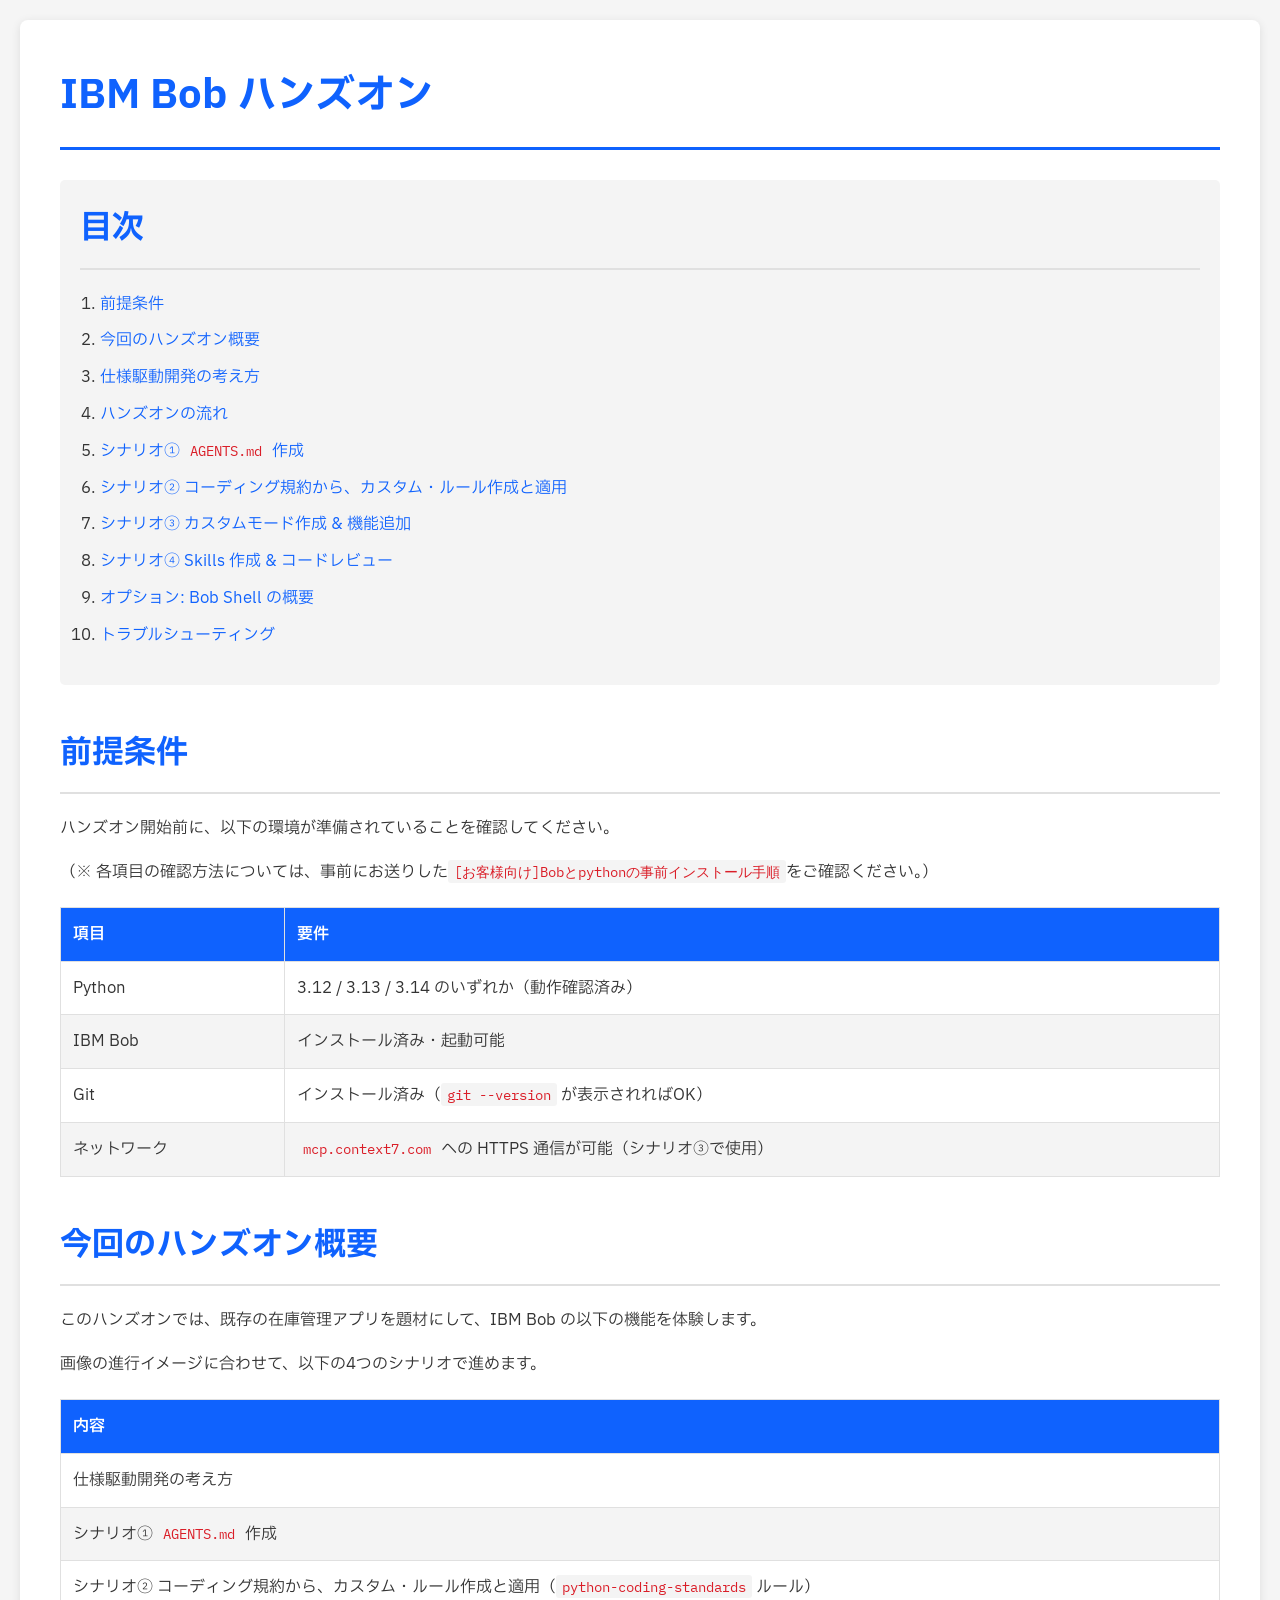
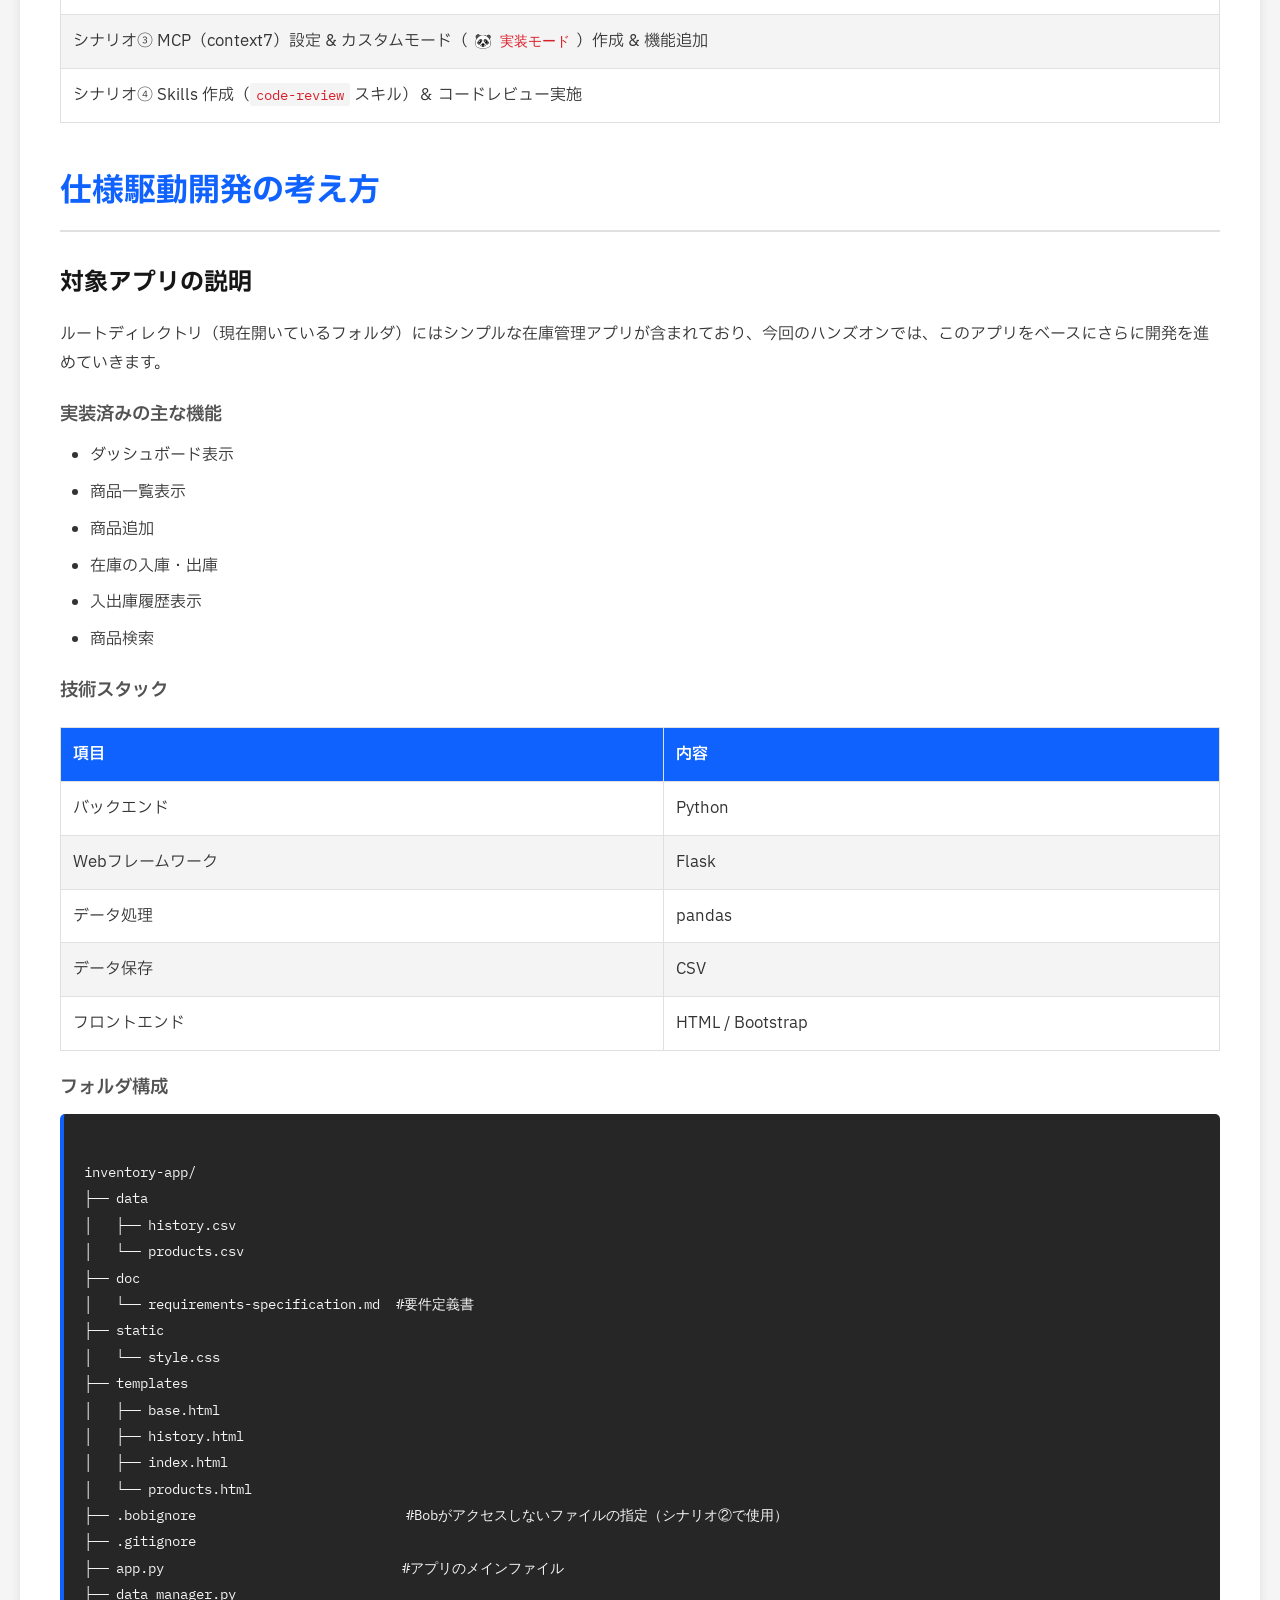
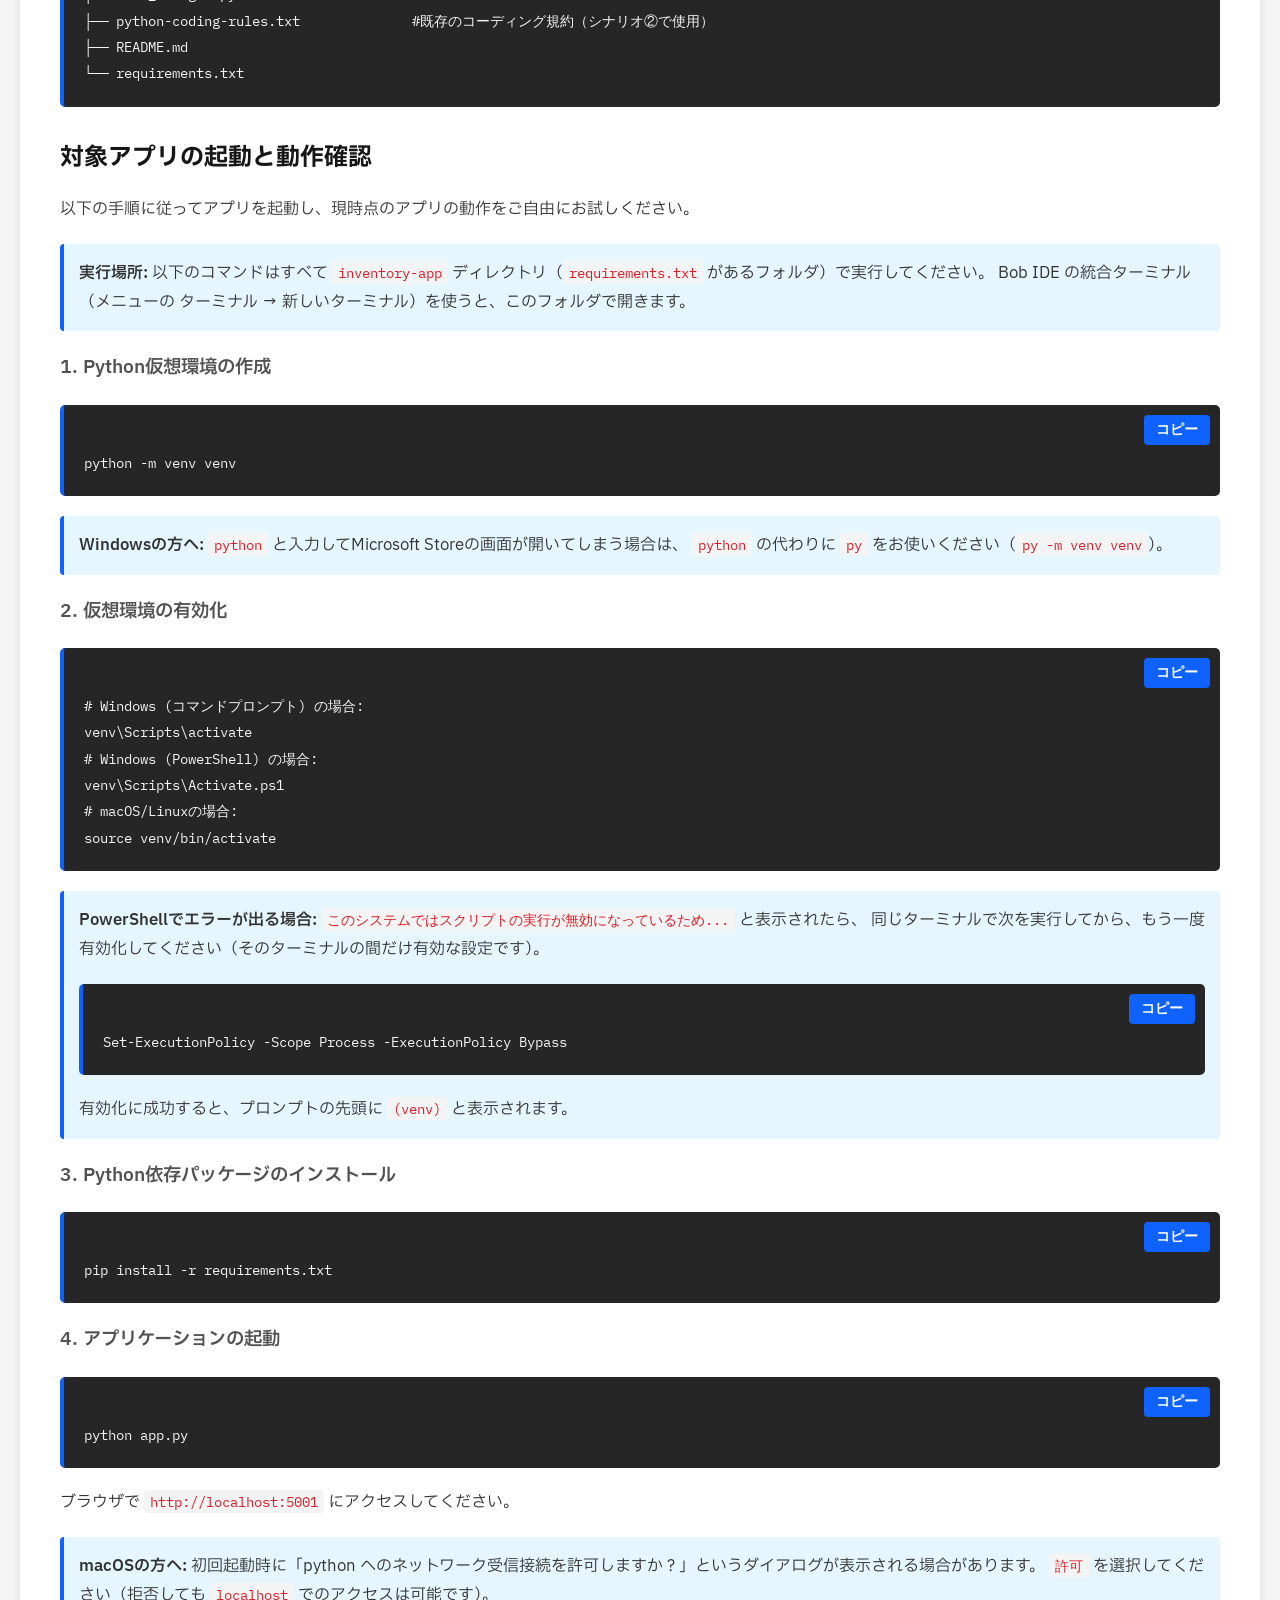
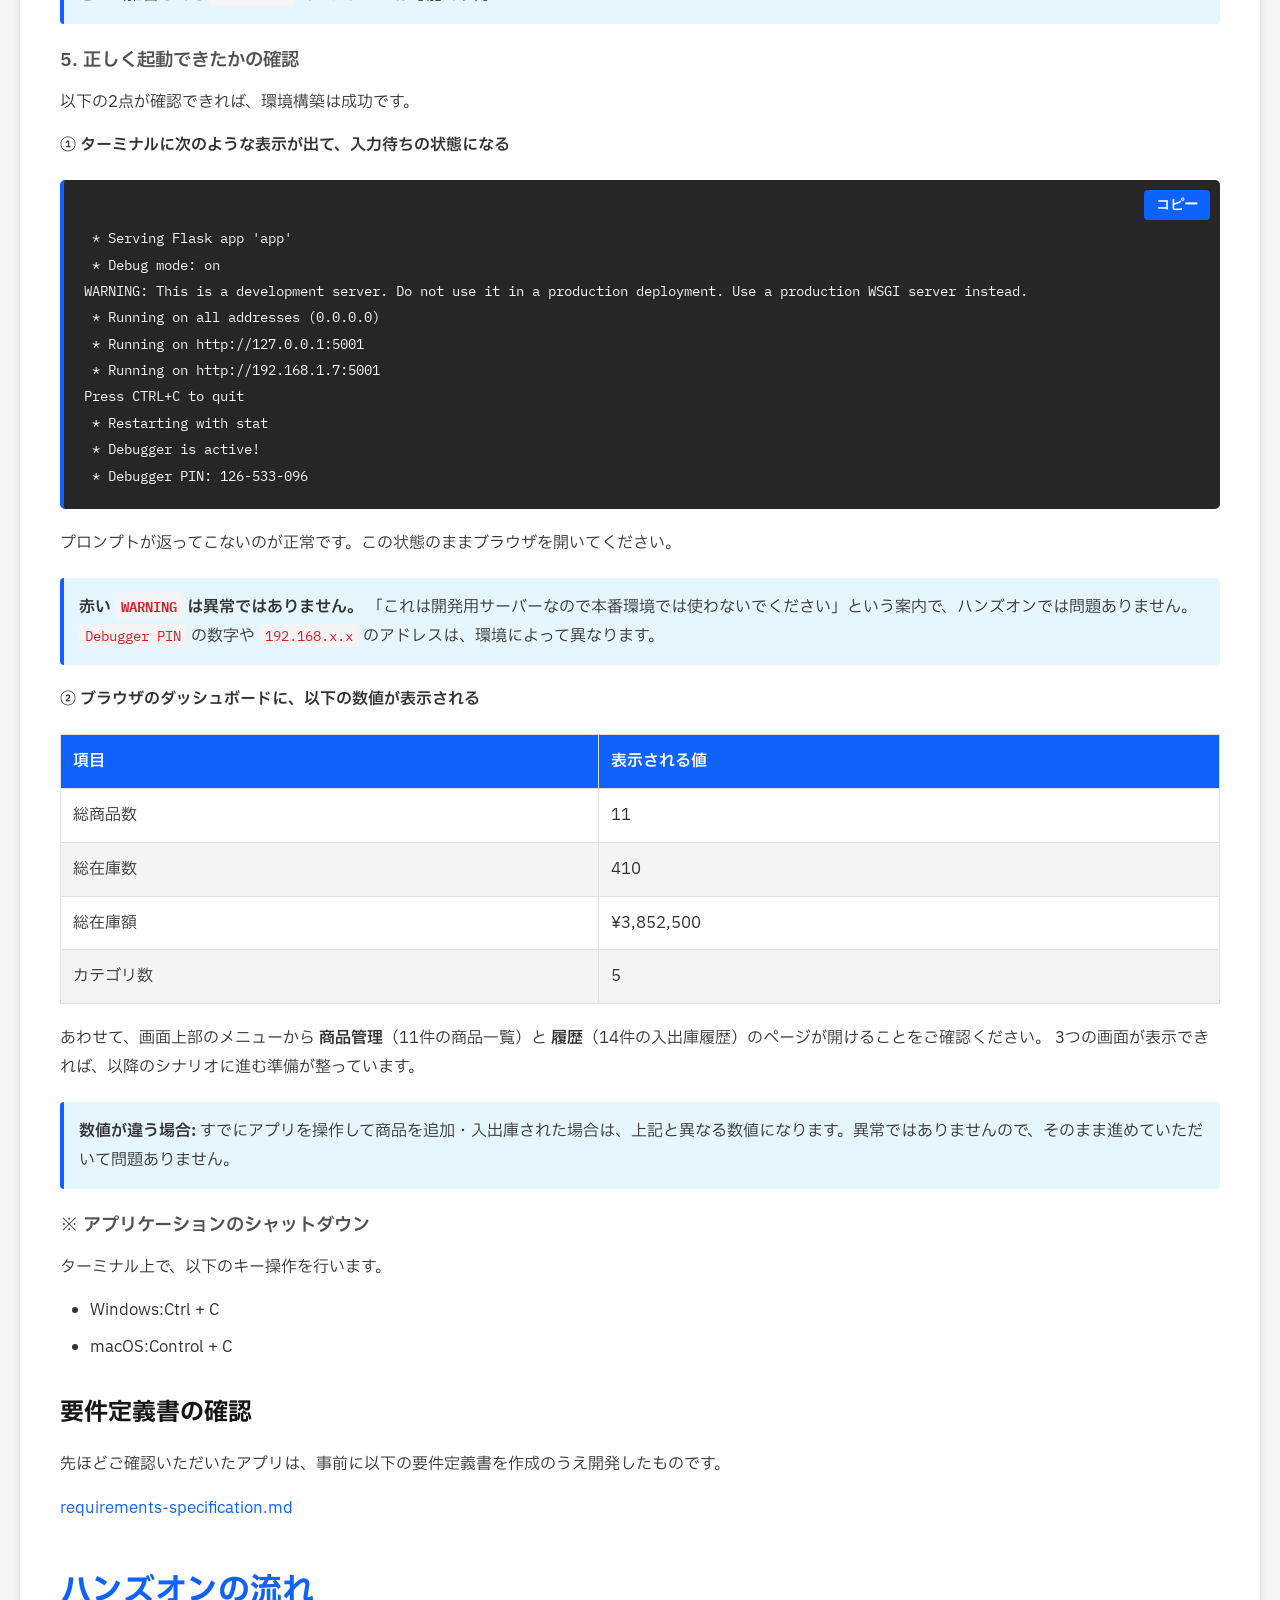
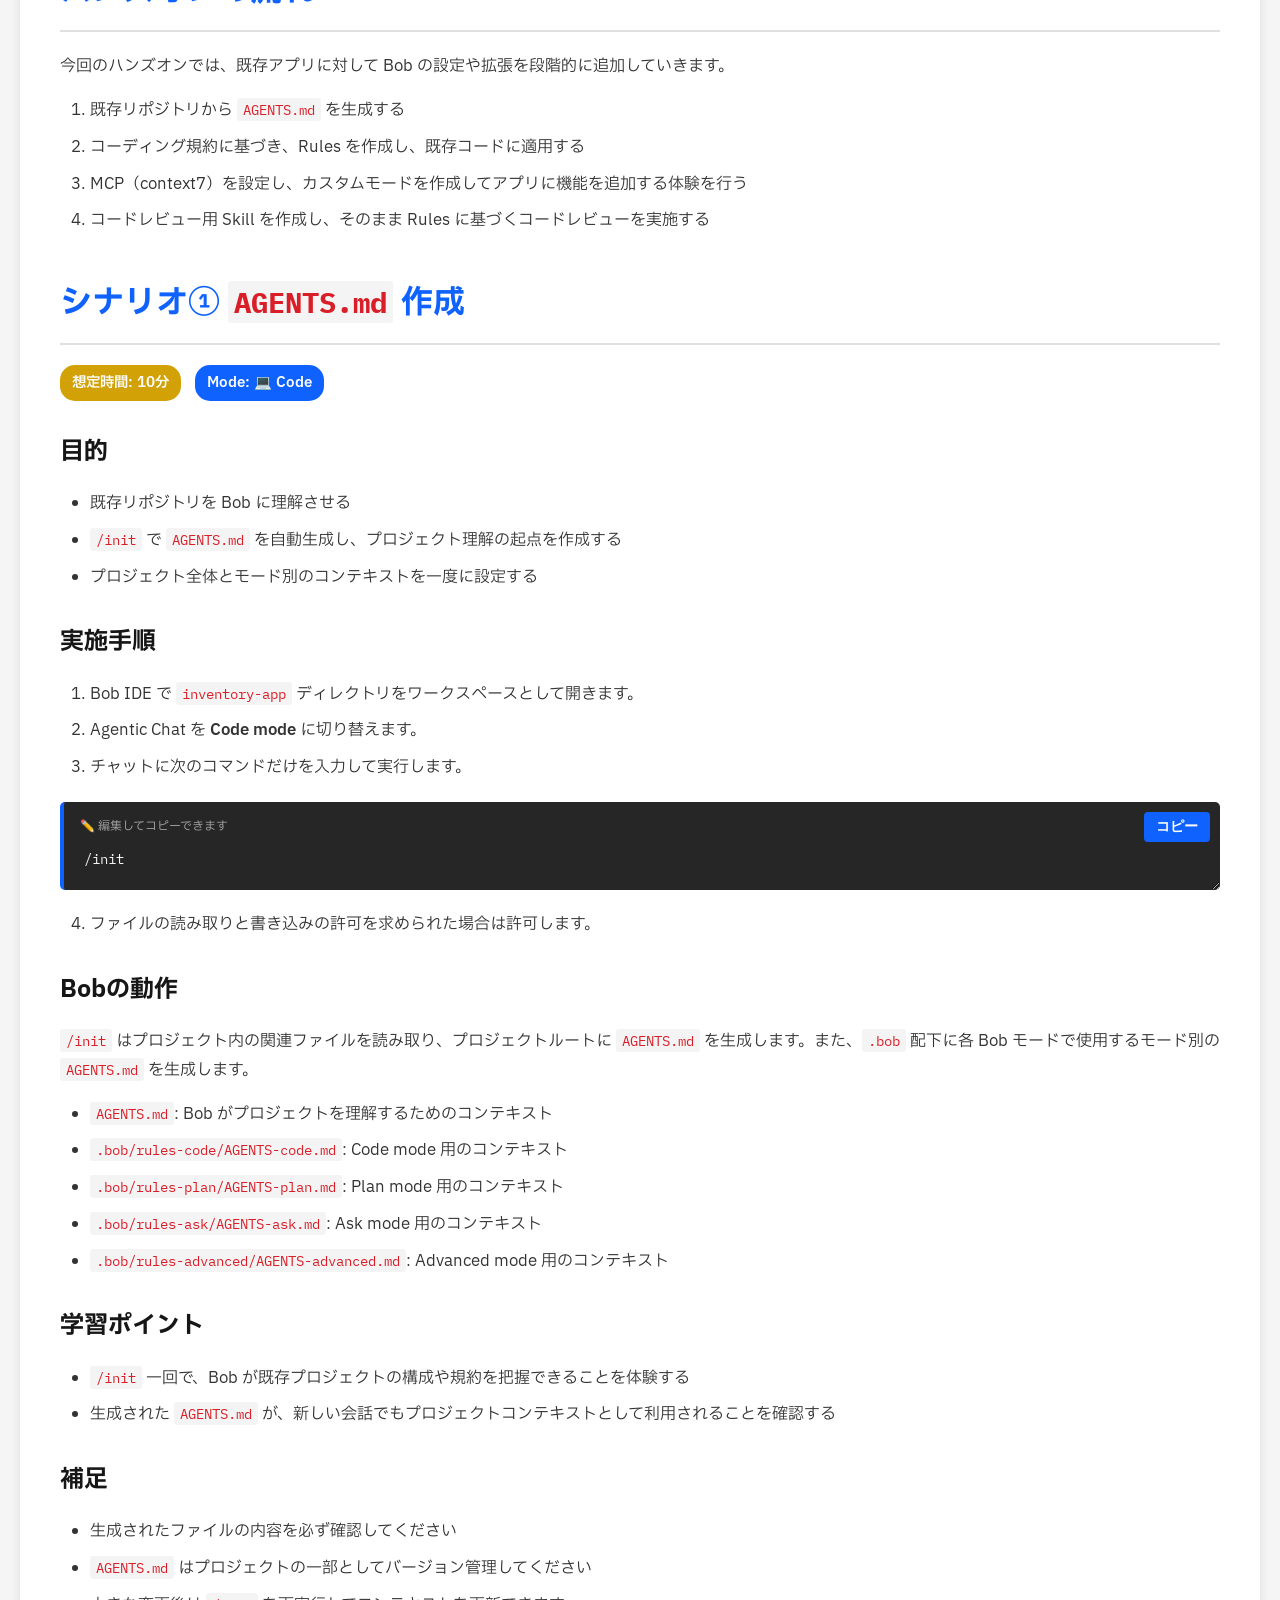
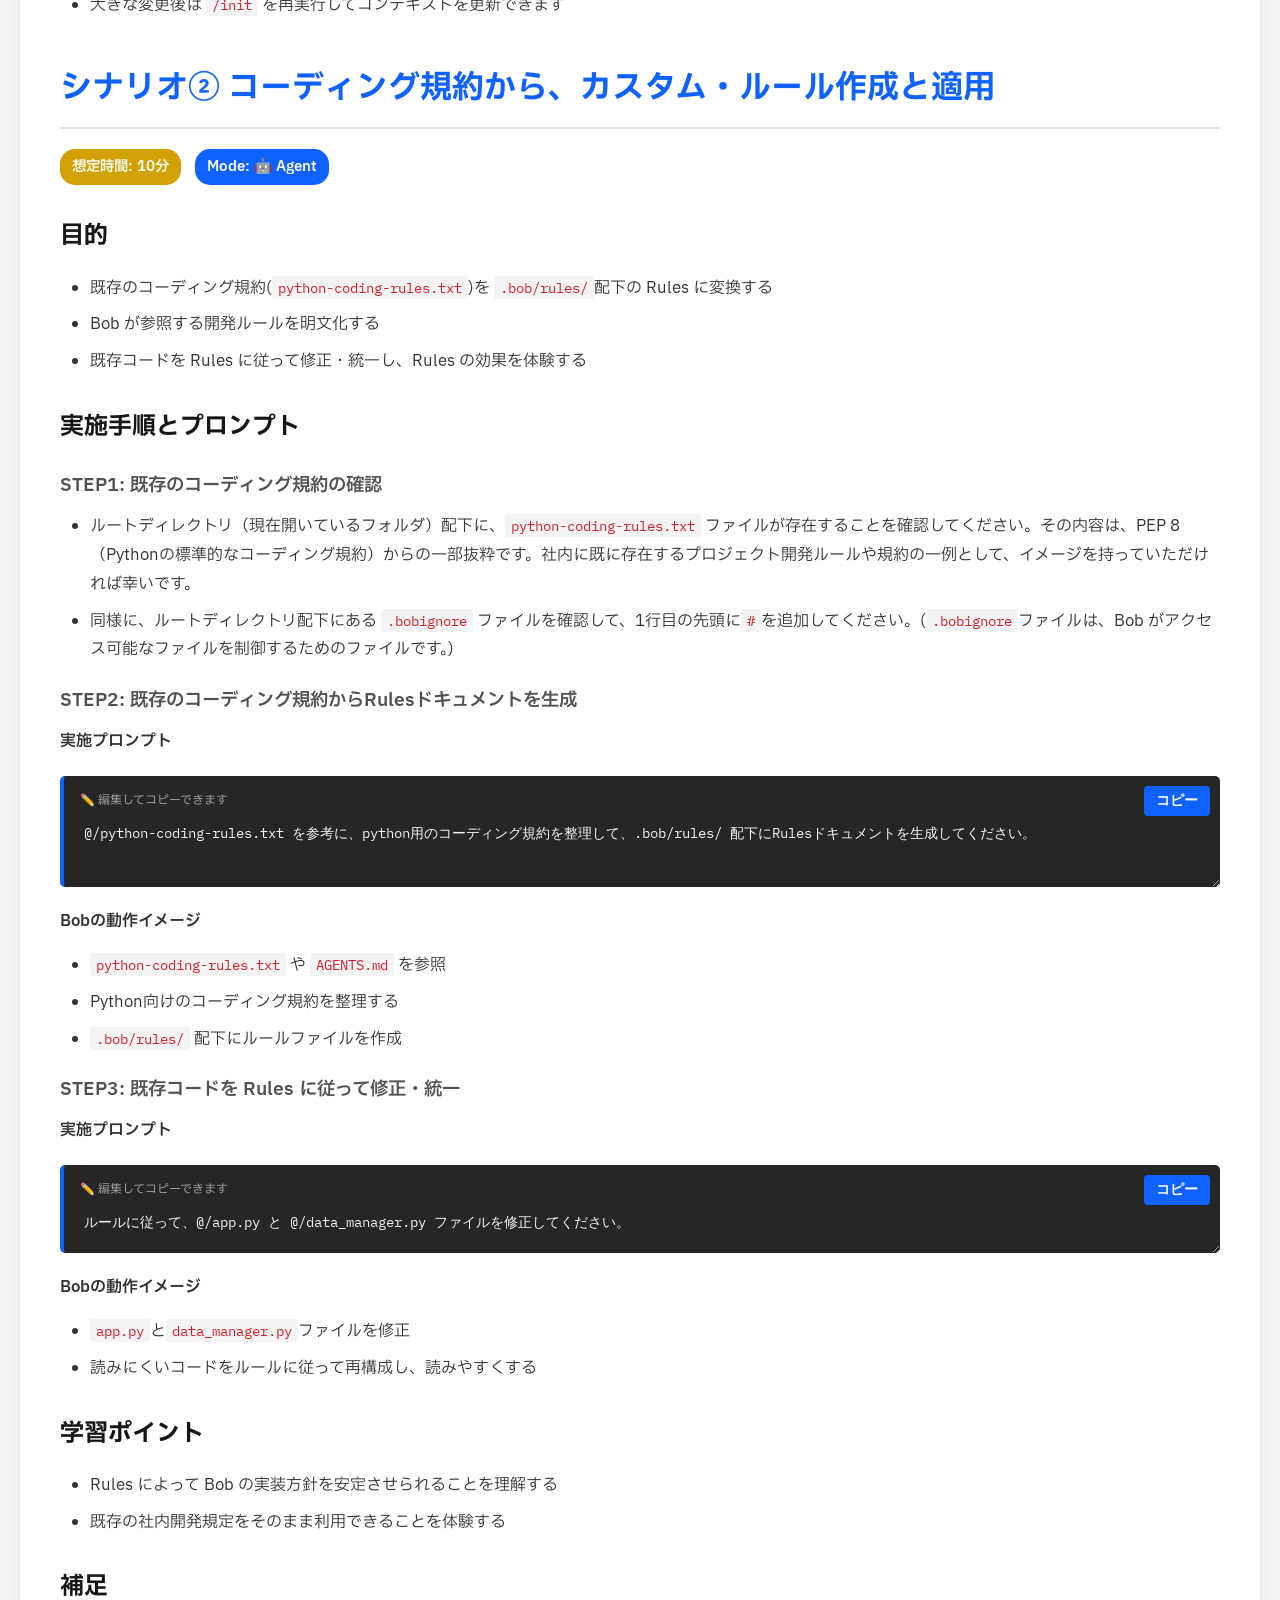
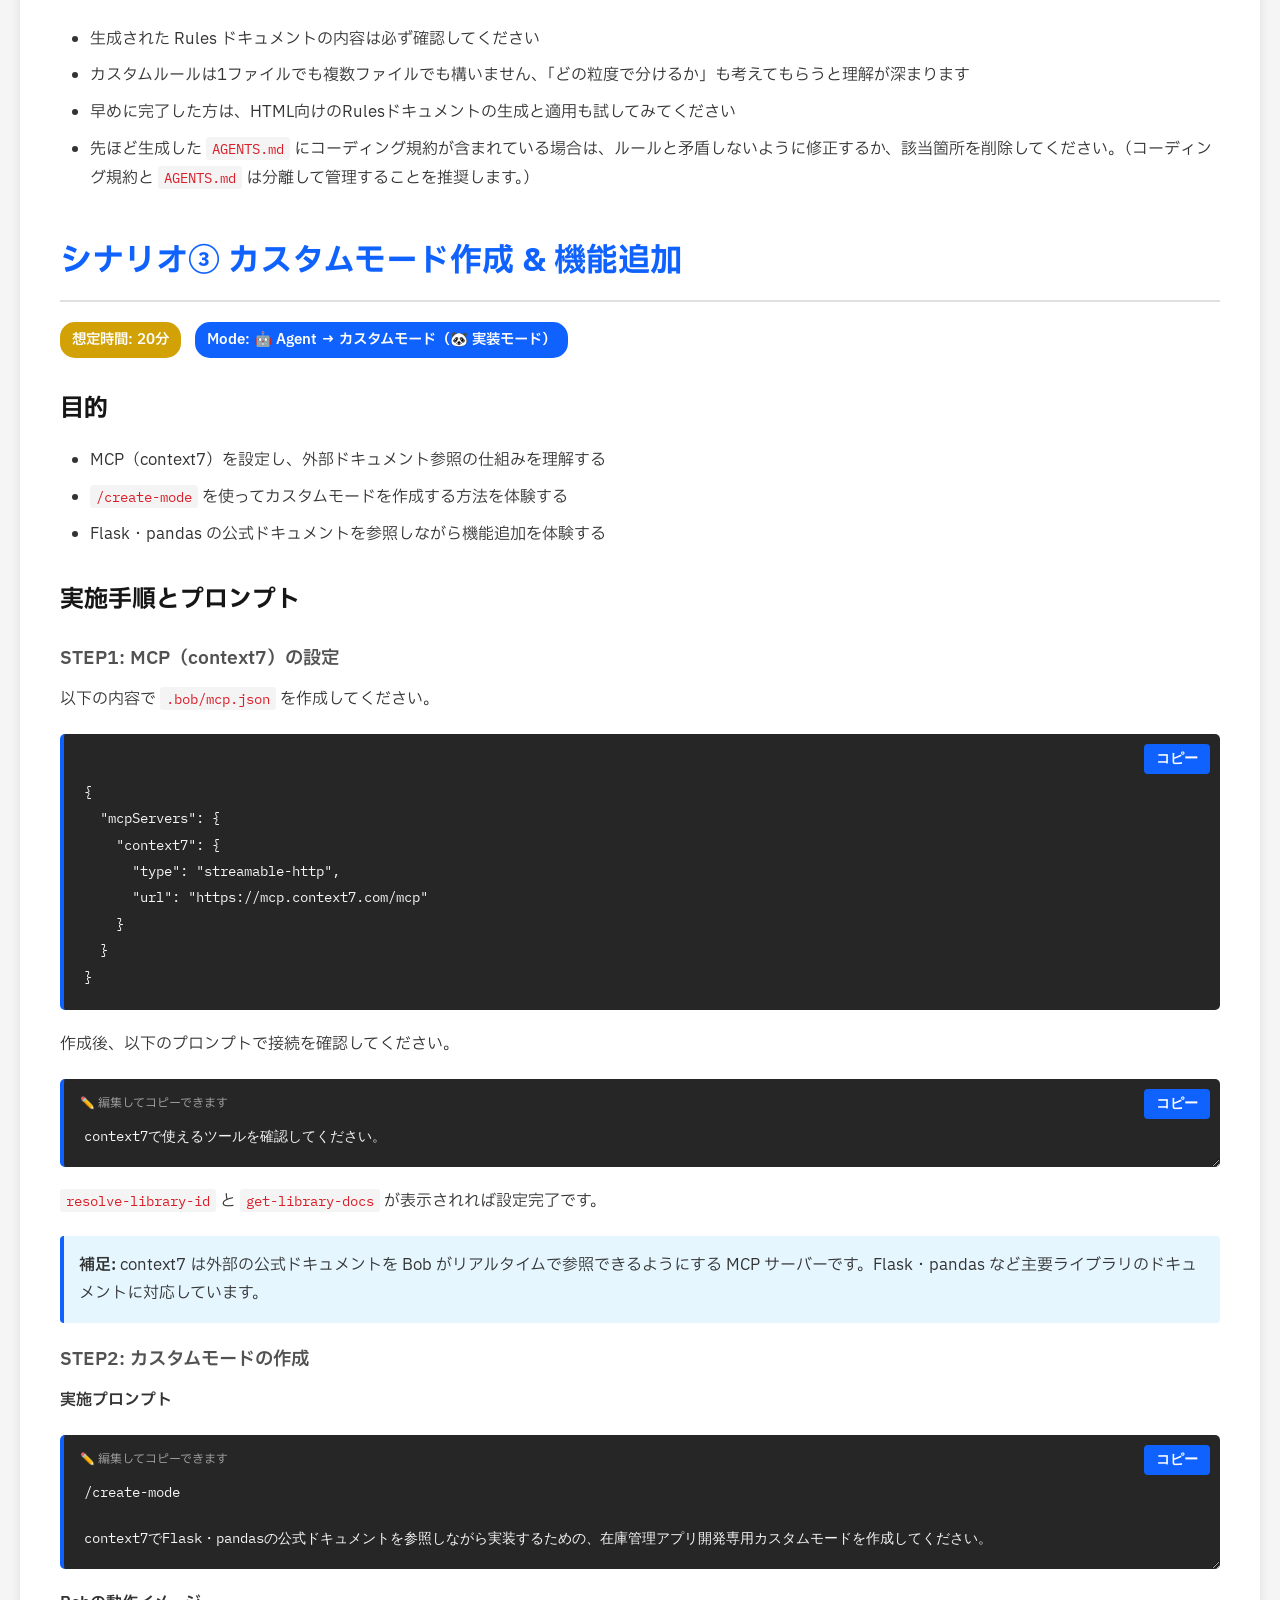
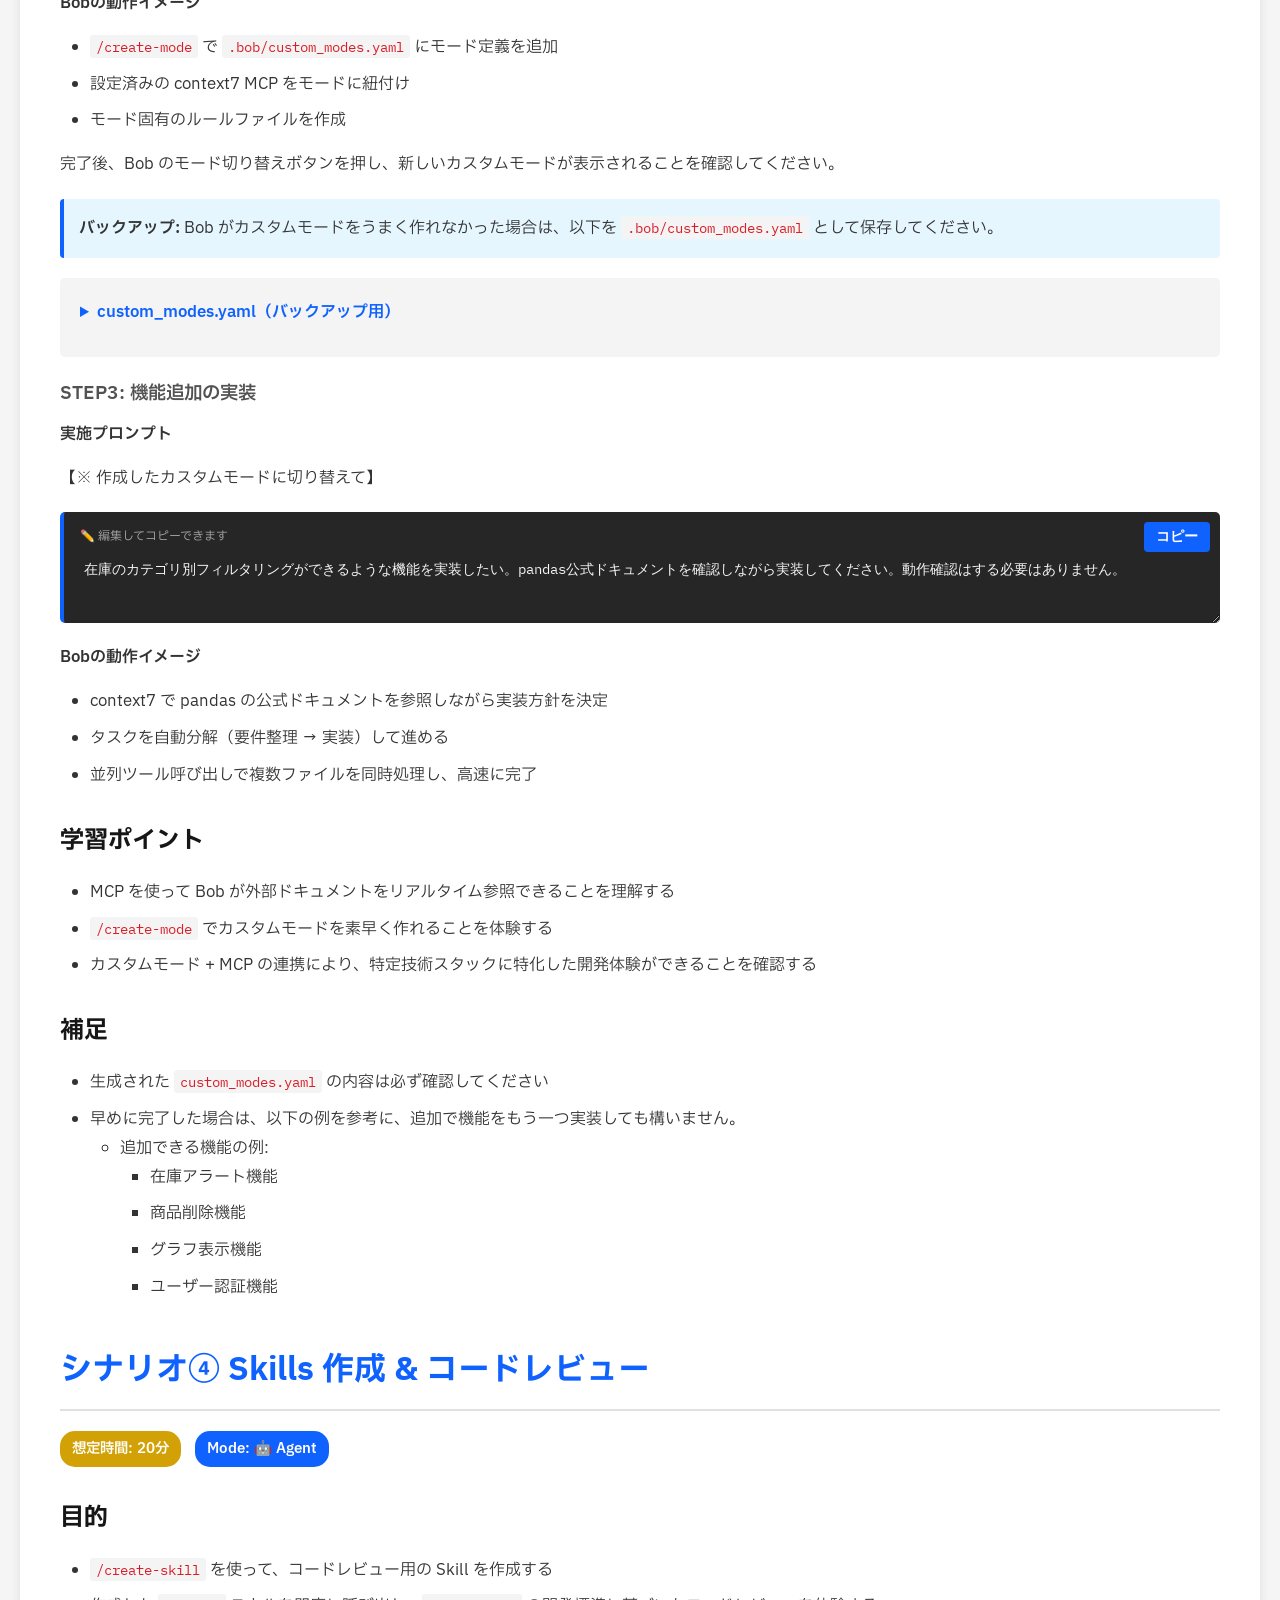
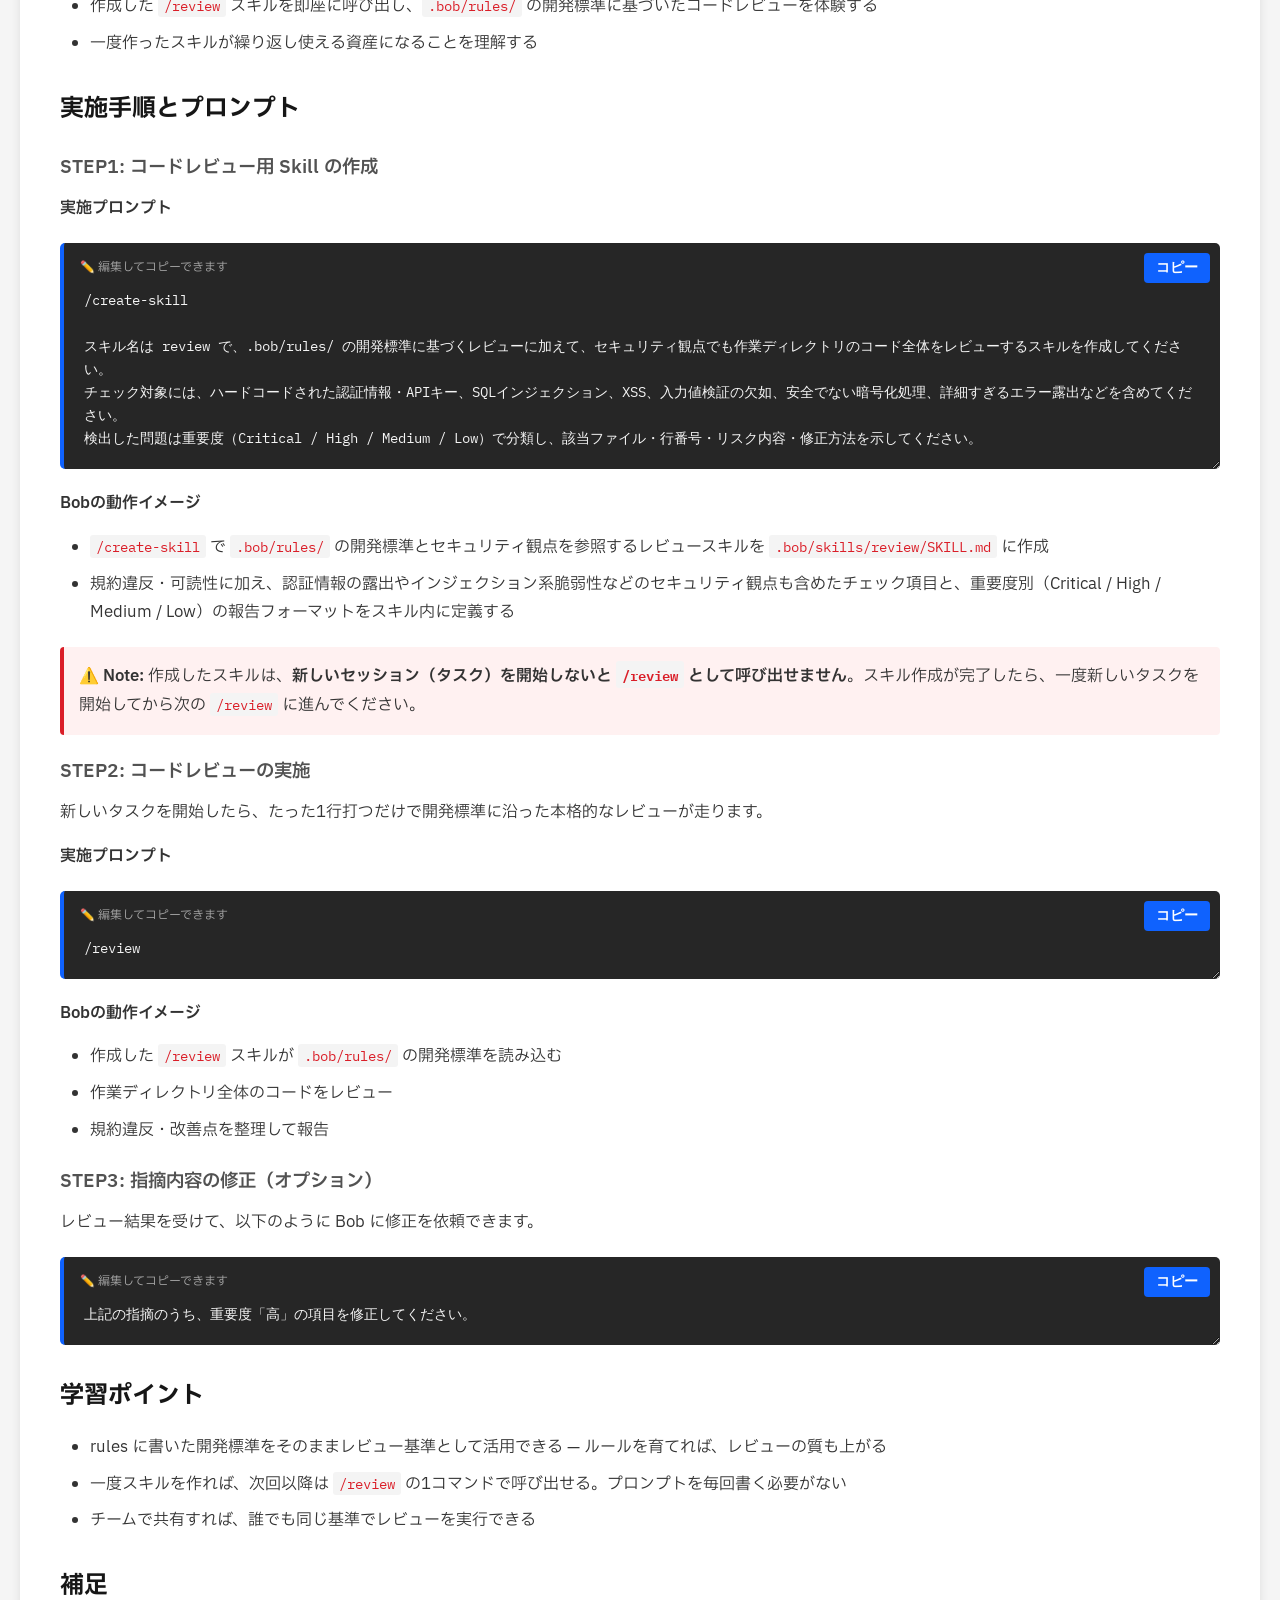
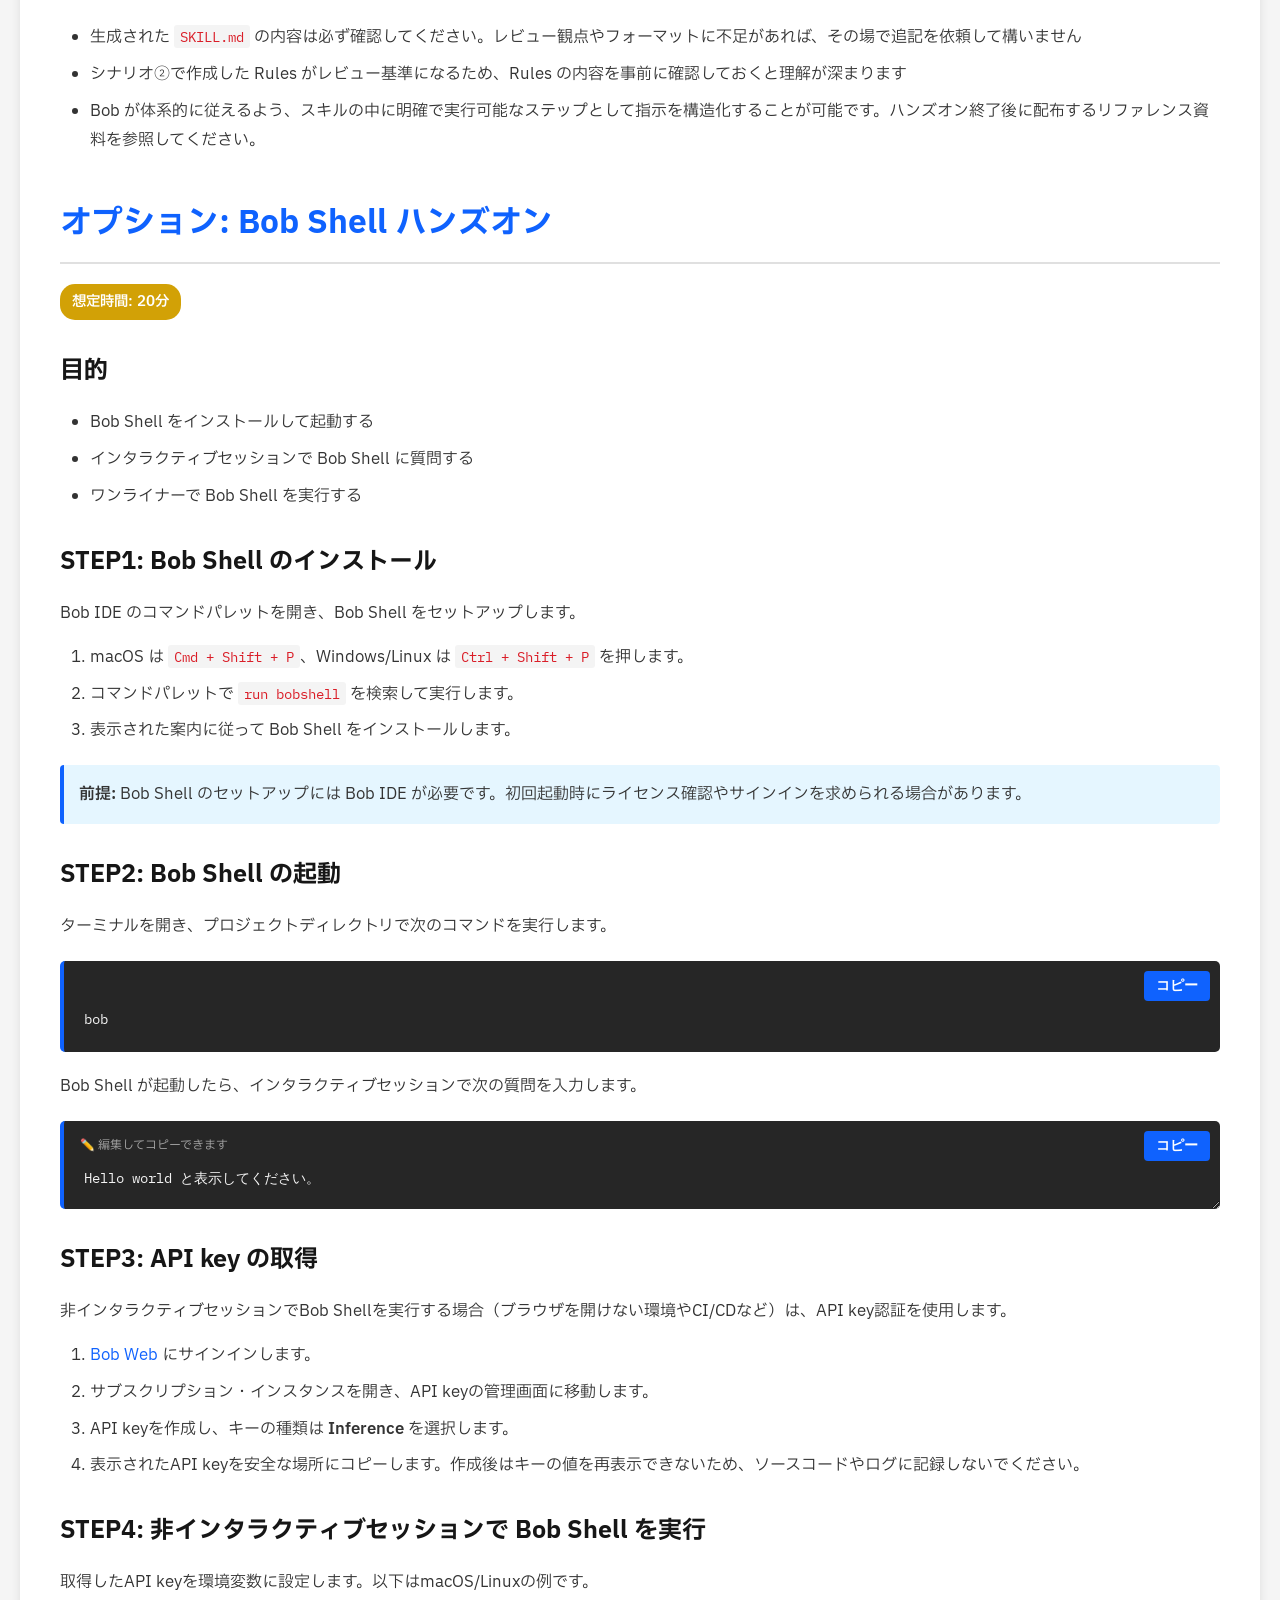
==== instruction.html @ 9fe3d679 "initial commit" ====
<!DOCTYPE html>
<html lang="ja">
<head>
    <meta charset="UTF-8">
    <meta name="viewport" content="width=device-width, initial-scale=1.0">
    <title>IBM Bob ハンズオン</title>
    <style>
        @import url('https://fonts.googleapis.com/css2?family=IBM+Plex+Sans+JP:wght@400;600&family=IBM+Plex+Sans:wght@400;600&family=IBM+Plex+Mono&display=swap');
        
        * {
            margin: 0;
            padding: 0;
            box-sizing: border-box;
        }
        
        body {
            font-family: 'IBM Plex Sans JP', 'IBM Plex Sans', -apple-system, BlinkMacSystemFont, "Segoe UI", sans-serif;
            line-height: 1.8;
            color: #333;
            background-color: #f5f5f5;
            padding: 20px;
            padding-left: 280px;
        }
        
        .container {
            max-width: 1300px;
            margin: 0 auto;
            background-color: white;
            padding: 40px;
            box-shadow: 0 2px 10px rgba(0,0,0,0.1);
            border-radius: 8px;
        }
        
        .floating-toc {
            position: fixed;
            left: 30px;
            top: 50%;
            transform: translateY(-50%);
            width: 240px;
            max-height: 80vh;
            overflow-y: auto;
            z-index: 1000;
        }
        
        .floating-toc ul {
            list-style: none;
            margin: 0;
            padding: 0;
        }
        
        .floating-toc li {
            margin-bottom: 12px;
            position: relative;
            padding-left: 20px;
        }
        
        .floating-toc li::before {
            content: '•';
            position: absolute;
            left: 0;
            color: #a8a8a8;
            font-size: 1.2em;
            line-height: 1;
        }
        
        .floating-toc a {
            color: #a8a8a8;
            text-decoration: none;
            display: block;
            transition: all 0.2s;
            font-size: 0.9em;
            line-height: 1.4;
        }
        
        .floating-toc a:hover {
            color: #0f62fe;
            text-decoration: none;
        }
        
        .floating-toc a.active {
            color: #0f62fe;
            font-weight: 600;
        }
        
        .floating-toc a.active::before {
            color: #0f62fe;
        }
        
        @media (max-width: 1400px) {
            body {
                padding-left: 20px;
            }
            
            .floating-toc {
                display: none;
            }
        }
        
        h1 {
            color: #0f62fe;
            font-size: 2.5em;
            margin-bottom: 30px;
            padding-bottom: 15px;
            border-bottom: 3px solid #0f62fe;
        }
        
        h2 {
            color: #0f62fe;
            font-size: 2em;
            margin-top: 40px;
            margin-bottom: 20px;
            padding-bottom: 10px;
            border-bottom: 2px solid #e0e0e0;
        }
        
        h3 {
            color: #161616;
            font-size: 1.5em;
            margin-top: 30px;
            margin-bottom: 15px;
        }
        
        h4 {
            color: #525252;
            font-size: 1.15em;
            font-weight: 600;
            margin-top: 20px;
            margin-bottom: 10px;
        }
        
        p {
            margin-bottom: 15px;
            font-size: 1em;
        }
        
        strong {
            font-weight: 600;
            font-size: 1em;
        }
        
        ul, ol {
            margin-left: 30px;
            margin-bottom: 15px;
        }
        
        li {
            margin-bottom: 8px;
        }
        
        table {
            width: 100%;
            border-collapse: collapse;
            margin: 20px 0;
            background-color: white;
        }
        
        th, td {
            border: 1px solid #e0e0e0;
            padding: 12px;
            text-align: left;
        }
        
        th {
            background-color: #0f62fe;
            color: white;
            font-weight: 600;
        }
        
        tr:nth-child(even) {
            background-color: #f4f4f4;
        }
        
        code {
            background-color: #f4f4f4;
            padding: 2px 6px;
            border-radius: 3px;
            font-family: 'IBM Plex Mono', "Courier New", Courier, monospace;
            font-size: 0.9em;
            color: #da1e28;
        }
        
        .code-block-wrapper {
            position: relative;
            margin: 20px 0;
        }
        
        .copy-button {
            position: absolute;
            top: 10px;
            right: 10px;
            background-color: #0f62fe;
            color: white;
            border: none;
            padding: 6px 12px;
            border-radius: 4px;
            cursor: pointer;
            font-size: 0.85em;
            font-weight: 600;
            transition: background-color 0.2s;
            z-index: 10;
        }
        
        .copy-button:hover {
            background-color: #0353e9;
        }
        
        .copy-button:active {
            background-color: #002d9c;
        }
        
        .copy-button.copied {
            background-color: #24a148;
        }
        
        pre {
            background-color: #262626;
            color: #f4f4f4;
            padding: 20px;
            padding-top: 45px;
            border-radius: 5px;
            overflow-x: auto;
            border-left: 4px solid #0f62fe;
        }
        
        pre code {
            background-color: transparent;
            color: #f4f4f4;
            padding: 0;
        }
        
        .toc {
            background-color: #f4f4f4;
            padding: 20px;
            border-radius: 5px;
            margin: 30px 0;
        }
        
        .toc h2 {
            margin-top: 0;
        }
        
        .toc ol {
            margin-left: 20px;
        }
        
        .toc a {
            color: #0f62fe;
            text-decoration: none;
        }
        
        .toc a:hover {
            text-decoration: underline;
        }
        
        .badge {
            display: inline-block;
            padding: 5px 12px;
            border-radius: 15px;
            font-size: 0.9em;
            font-weight: 600;
            margin-right: 10px;
        }
        
        .badge-time {
            background-color: #d2a106;
            color: white;
        }
        
        .badge-mode {
            background-color: #0f62fe;
            color: white;
        }
        
        .note {
            background-color: #e5f6ff;
            border-left: 4px solid #0f62fe;
            padding: 15px;
            margin: 20px 0;
            border-radius: 4px;
        }
        
        .warning {
            background-color: #fff1f1;
            border-left: 4px solid #da1e28;
            padding: 15px;
            margin: 20px 0;
            border-radius: 4px;
        }
        
        details {
            background-color: #f4f4f4;
            padding: 15px;
            border-radius: 5px;
            margin: 15px 0;
            position: relative;
        }
        
        details .copy-button {
            top: 15px;
            right: 15px;
        }
        
        summary {
            cursor: pointer;
            font-weight: 600;
            color: #0f62fe;
            padding: 5px;
            margin-bottom: 10px;
        }
        
        summary:hover {
            background-color: #e0e0e0;
            border-radius: 3px;
        }
        
        a {
            color: #0f62fe;
            text-decoration: none;
        }
        
        a:hover {
            text-decoration: underline;
        }
        
        .folder-structure {
            background-color: #f4f4f4;
            padding: 15px;
            border-radius: 5px;
            font-family: 'IBM Plex Mono', "Courier New", Courier, monospace;
            font-size: 0.9em;
        }

        .prompt-textarea {
            display: block;
            width: 100%;
            box-sizing: border-box;
            background-color: #262626;
            color: #f4f4f4;
            padding: 20px;
            padding-top: 45px;
            border: none;
            border-left: 4px solid #0f62fe;
            border-radius: 5px;
            font-family: 'IBM Plex Mono', "Courier New", Courier, monospace;
            font-size: 0.9em;
            line-height: 1.6;
            resize: vertical;
            overflow: hidden;
        }

        .prompt-textarea:focus {
            outline: 2px solid #78a9ff;
            outline-offset: -2px;
        }

        .prompt-hint {
            position: absolute;
            top: 14px;
            left: 20px;
            font-size: 0.75em;
            color: #a8a8a8;
            z-index: 10;
            pointer-events: none;
        }
    </style>
    <script>
        function copyToClipboard(button, text) {
            navigator.clipboard.writeText(text).then(function() {
                const originalText = button.textContent;
                button.textContent = 'コピー完了!';
                button.classList.add('copied');
                setTimeout(function() {
                    button.textContent = originalText;
                    button.classList.remove('copied');
                }, 2000);
            }).catch(function(err) {
                console.error('コピーに失敗しました:', err);
            });
        }
        
        document.addEventListener('DOMContentLoaded', function() {
            // プロンプトブロックにコピーボタンを追加（detailsの中にあるものとフォルダ構成は除外）
            document.querySelectorAll('pre code').forEach(function(codeBlock) {
                const pre = codeBlock.parentElement;
                
                // detailsの中にあるpreは既にdetailsレベルでボタンを追加するのでスキップ
                if (pre.closest('details')) {
                    return;
                }
                
                // フォルダ構成のコードブロックはスキップ（ツリー構造を含むもの）
                const codeText = codeBlock.textContent;
                if (codeText.includes('├──') || codeText.includes('└──')) {
                    return;
                }
                
                const wrapper = document.createElement('div');
                wrapper.className = 'code-block-wrapper';
                pre.parentNode.insertBefore(wrapper, pre);
                wrapper.appendChild(pre);
                
                const button = document.createElement('button');
                button.className = 'copy-button';
                button.textContent = 'コピー';
                button.onclick = function() {
                    copyToClipboard(button, codeBlock.textContent);
                };
                wrapper.appendChild(button);
            });
            
            // detailsブロックにコピーボタンを追加
            document.querySelectorAll('details').forEach(function(details) {
                const codeBlock = details.querySelector('pre code');
                if (codeBlock) {
                    const button = document.createElement('button');
                    button.className = 'copy-button';
                    button.textContent = 'コピー';
                    button.onclick = function() {
                        copyToClipboard(button, codeBlock.textContent);
                    };
                    details.appendChild(button);
                }
            });
            
            // プロンプト用テキストエリア（編集してコピー可能）にコピーボタンを追加し、内容に合わせて高さを自動調整
            function resizePromptTextarea(textarea) {
                textarea.style.height = 'auto';
                textarea.style.height = textarea.scrollHeight + 'px';
            }
            document.querySelectorAll('.prompt-textarea').forEach(function(textarea) {
                resizePromptTextarea(textarea);
                textarea.addEventListener('input', function() {
                    resizePromptTextarea(textarea);
                });
                const wrapper = textarea.closest('.code-block-wrapper');
                if (wrapper && !wrapper.querySelector('.copy-button')) {
                    const button = document.createElement('button');
                    button.className = 'copy-button';
                    button.textContent = 'コピー';
                    button.onclick = function() {
                        copyToClipboard(button, textarea.value);
                    };
                    wrapper.appendChild(button);
                }
            });
            // Webフォント読み込み完了後に高さを再計算（フォント切り替えによるズレを防止）
            window.addEventListener('load', function() {
                document.querySelectorAll('.prompt-textarea').forEach(resizePromptTextarea);
            });

            // 浮動目次のアクティブ状態を更新
            function updateActiveTocItem() {
                const scrollPosition = window.scrollY + 100;
                const sections = document.querySelectorAll('h2[id]');
                
                let currentSection = '';
                sections.forEach(function(section) {
                    const sectionTop = section.offsetTop;
                    if (scrollPosition >= sectionTop) {
                        currentSection = section.getAttribute('id');
                    }
                });
                
                document.querySelectorAll('.floating-toc a').forEach(function(link) {
                    link.classList.remove('active');
                    if (link.getAttribute('href') === '#' + currentSection) {
                        link.classList.add('active');
                    }
                });
            }
            
            // スクロール時にアクティブ項目を更新
            window.addEventListener('scroll', updateActiveTocItem);
            updateActiveTocItem();
        });
    </script>
</head>
<body>
    <!-- 浮動目次 -->
    <nav class="floating-toc">
        <ul>
            <li><a href="#前提条件">前提条件</a></li>
            <li><a href="#今回のハンズオン概要">今回のハンズオン概要</a></li>
            <li><a href="#仕様駆動開発の考え方">仕様駆動開発の考え方</a></li>
            <li><a href="#ハンズオンの流れ">ハンズオンの流れ</a></li>
            <li><a href="#シナリオ1">シナリオ① AGENTS.md 作成</a></li>
            <li><a href="#シナリオ2">シナリオ② カスタム・ルール作成</a></li>
            <li><a href="#シナリオ3">シナリオ③ カスタムモード作成 &amp; 機能追加</a></li>
            <li><a href="#シナリオ4">シナリオ④ Skills 作成 &amp; コードレビュー</a></li>
            <li><a href="#optional-bobshell">オプション: Bob Shell の概要</a></li>
            <li><a href="#トラブルシューティング">トラブルシューティング</a></li>
        </ul>
    </nav>
    
    <div class="container">
        <h1>IBM Bob ハンズオン</h1>
        
        <div class="toc">
            <h2>目次</h2>
            <ol>
                <li><a href="#前提条件">前提条件</a></li>
                <li><a href="#今回のハンズオン概要">今回のハンズオン概要</a></li>
                <li><a href="#仕様駆動開発の考え方">仕様駆動開発の考え方</a></li>
                <li><a href="#ハンズオンの流れ">ハンズオンの流れ</a></li>
                <li><a href="#シナリオ1">シナリオ① <code>AGENTS.md</code> 作成</a></li>
                <li><a href="#シナリオ2">シナリオ② コーディング規約から、カスタム・ルール作成と適用</a></li>
                <li><a href="#シナリオ3">シナリオ③ カスタムモード作成 &amp; 機能追加</a></li>
                <li><a href="#シナリオ4">シナリオ④ Skills 作成 &amp; コードレビュー</a></li>
                <li><a href="#optional-bobshell">オプション: Bob Shell の概要</a></li>
                <li><a href="#トラブルシューティング">トラブルシューティング</a></li>
            </ol>
        </div>
        
        <h2 id="前提条件">前提条件</h2>
        
        <p>ハンズオン開始前に、以下の環境が準備されていることを確認してください。</p>
        
        <p>（※ 各項目の確認方法については、事前にお送りした<code>[お客様向け]Bobとpythonの事前インストール手順</code>をご確認ください。）</p>
        
        <table>
            <thead>
                <tr>
                    <th>項目</th>
                    <th>要件</th>
                </tr>
            </thead>
            <tbody>
                <tr>
                    <td>Python</td>
                    <td>3.12 / 3.13 / 3.14 のいずれか（動作確認済み）</td>
                </tr>
                <tr>
                    <td>IBM Bob</td>
                    <td>インストール済み・起動可能</td>
                </tr>
                <tr>
                    <td>Git</td>
                    <td>インストール済み（<code>git --version</code> が表示されればOK）</td>
                </tr>
                <tr>
                    <td>ネットワーク</td>
                    <td><code>mcp.context7.com</code> への HTTPS 通信が可能（シナリオ③で使用）</td>
                </tr>
            </tbody>
        </table>
        
        <h2 id="今回のハンズオン概要">今回のハンズオン概要</h2>
        
        <p>このハンズオンでは、既存の在庫管理アプリを題材にして、IBM Bob の以下の機能を体験します。</p>
        
        <p>画像の進行イメージに合わせて、以下の4つのシナリオで進めます。</p>
        
        <table>
            <thead>
                <tr>
                    <th>内容</th>
                </tr>
            </thead>
            <tbody>
                <tr>
                    <td>仕様駆動開発の考え方</td>
                </tr>
                <tr>
                    <td>シナリオ① <code>AGENTS.md</code> 作成</td>
                </tr>
                <tr>
                    <td>シナリオ② コーディング規約から、カスタム・ルール作成と適用（<code>python-coding-standards</code> ルール）</td>
                </tr>
                <tr>
                    <td>シナリオ③ MCP（context7）設定 &amp; カスタムモード（<code>🐼 実装モード</code>）作成 &amp; 機能追加</td>
                </tr>
                <tr>
                    <td>シナリオ④ Skills 作成（<code>code-review</code> スキル）＆ コードレビュー実施</td>
                </tr>
            </tbody>
        </table>
        
        <h2 id="仕様駆動開発の考え方">仕様駆動開発の考え方</h2>
        
        <h3>対象アプリの説明</h3>
        
        <p>ルートディレクトリ（現在開いているフォルダ）にはシンプルな在庫管理アプリが含まれており、今回のハンズオンでは、このアプリをベースにさらに開発を進めていきます。</p>
        
        <h4>実装済みの主な機能</h4>
        
        <ul>
            <li>ダッシュボード表示</li>
            <li>商品一覧表示</li>
            <li>商品追加</li>
            <li>在庫の入庫・出庫</li>
            <li>入出庫履歴表示</li>
            <li>商品検索</li>
        </ul>
        
        <h4>技術スタック</h4>
        
        <table>
            <thead>
                <tr>
                    <th>項目</th>
                    <th>内容</th>
                </tr>
            </thead>
            <tbody>
                <tr>
                    <td>バックエンド</td>
                    <td>Python</td>
                </tr>
                <tr>
                    <td>Webフレームワーク</td>
                    <td>Flask</td>
                </tr>
                <tr>
                    <td>データ処理</td>
                    <td>pandas</td>
                </tr>
                <tr>
                    <td>データ保存</td>
                    <td>CSV</td>
                </tr>
                <tr>
                    <td>フロントエンド</td>
                    <td>HTML / Bootstrap</td>
                </tr>
            </tbody>
        </table>
        
        <h4>フォルダ構成</h4>
        
        <pre><code>inventory-app/
├── data
│   ├── history.csv
│   └── products.csv
├── doc
│   └── requirements-specification.md  #要件定義書
├── static
│   └── style.css
├── templates
│   ├── base.html
│   ├── history.html
│   ├── index.html
│   └── products.html
├── .bobignore　　　　　　　　　　　　　　　#Bobがアクセスしないファイルの指定（シナリオ②で使用）
├── .gitignore
├── app.py　　　　　　　　　　　　　　　　　#アプリのメインファイル
├── data_manager.py
├── python-coding-rules.txt　　　　　　　　#既存のコーディング規約（シナリオ②で使用）
├── README.md
└── requirements.txt</code></pre>
        
        <h3>対象アプリの起動と動作確認</h3>
        
        <p>以下の手順に従ってアプリを起動し、現時点のアプリの動作をご自由にお試しください。</p>

        <div class="note">
            <strong>実行場所:</strong> 以下のコマンドはすべて <code>inventory-app</code> ディレクトリ（<code>requirements.txt</code> があるフォルダ）で実行してください。
            Bob IDE の統合ターミナル（メニューの ターミナル → 新しいターミナル）を使うと、このフォルダで開きます。
        </div>

        <h4>1. Python仮想環境の作成</h4>
        
        <pre><code>python -m venv venv</code></pre>

        <div class="note">
            <strong>Windowsの方へ:</strong> <code>python</code> と入力してMicrosoft Storeの画面が開いてしまう場合は、
            <code>python</code> の代わりに <code>py</code> をお使いください（<code>py -m venv venv</code>）。
        </div>

        <h4>2. 仮想環境の有効化</h4>

            <pre><code># Windows (コマンドプロンプト) の場合:
venv\Scripts\activate
# Windows (PowerShell) の場合:
venv\Scripts\Activate.ps1
# macOS/Linuxの場合:
source venv/bin/activate</code></pre>

        <div class="note">
            <strong>PowerShellでエラーが出る場合:</strong>
            <code>このシステムではスクリプトの実行が無効になっているため...</code> と表示されたら、
            同じターミナルで次を実行してから、もう一度有効化してください（そのターミナルの間だけ有効な設定です）。
            <pre><code>Set-ExecutionPolicy -Scope Process -ExecutionPolicy Bypass</code></pre>
            有効化に成功すると、プロンプトの先頭に <code>(venv)</code> と表示されます。
        </div>
        
        <h4>3. Python依存パッケージのインストール</h4>
        
        <pre><code>pip install -r requirements.txt</code></pre>
        
        <h4>4. アプリケーションの起動</h4>
        
        <pre><code>python app.py</code></pre>
        
        <p>ブラウザで <code>http://localhost:5001</code> にアクセスしてください。</p>

        <div class="note">
            <strong>macOSの方へ:</strong> 初回起動時に「python へのネットワーク受信接続を許可しますか？」というダイアログが表示される場合があります。
            <code>許可</code> を選択してください（拒否しても <code>localhost</code> でのアクセスは可能です）。
        </div>

        <h4>5. 正しく起動できたかの確認</h4>

        <p>以下の2点が確認できれば、環境構築は成功です。</p>

        <p><strong>① ターミナルに次のような表示が出て、入力待ちの状態になる</strong></p>

        <pre><code> * Serving Flask app 'app'
 * Debug mode: on
WARNING: This is a development server. Do not use it in a production deployment. Use a production WSGI server instead.
 * Running on all addresses (0.0.0.0)
 * Running on http://127.0.0.1:5001
 * Running on http://192.168.1.7:5001
Press CTRL+C to quit
 * Restarting with stat
 * Debugger is active!
 * Debugger PIN: 126-533-096</code></pre>

        <p>プロンプトが返ってこないのが正常です。この状態のままブラウザを開いてください。</p>

        <div class="note">
            <strong>赤い <code>WARNING</code> は異常ではありません。</strong>
            「これは開発用サーバーなので本番環境では使わないでください」という案内で、ハンズオンでは問題ありません。
            <code>Debugger PIN</code> の数字や <code>192.168.x.x</code> のアドレスは、環境によって異なります。
        </div>

        <p><strong>② ブラウザのダッシュボードに、以下の数値が表示される</strong></p>

        <table>
            <thead>
                <tr>
                    <th>項目</th>
                    <th>表示される値</th>
                </tr>
            </thead>
            <tbody>
                <tr>
                    <td>総商品数</td>
                    <td>11</td>
                </tr>
                <tr>
                    <td>総在庫数</td>
                    <td>410</td>
                </tr>
                <tr>
                    <td>総在庫額</td>
                    <td>¥3,852,500</td>
                </tr>
                <tr>
                    <td>カテゴリ数</td>
                    <td>5</td>
                </tr>
            </tbody>
        </table>

        <p>あわせて、画面上部のメニューから <strong>商品管理</strong>（11件の商品一覧）と <strong>履歴</strong>（14件の入出庫履歴）のページが開けることをご確認ください。
        3つの画面が表示できれば、以降のシナリオに進む準備が整っています。</p>

        <div class="note">
            <strong>数値が違う場合:</strong> すでにアプリを操作して商品を追加・入出庫された場合は、上記と異なる数値になります。異常ではありませんので、そのまま進めていただいて問題ありません。
        </div>
        
        <h4>※ アプリケーションのシャットダウン</h4>
        
        <p>ターミナル上で、以下のキー操作を行います。</p>
        
        <ul>
            <li>Windows:Ctrl + C</li>
            <li>macOS:Control + C</li>
        </ul>
        
        <h3>要件定義書の確認</h3>
        
        <p>先ほどご確認いただいたアプリは、事前に以下の要件定義書を作成のうえ開発したものです。</p>
        
        <p><a href="./inventory-app/doc/requirements-specification.md">requirements-specification.md</a></p>
        
        <h2 id="ハンズオンの流れ">ハンズオンの流れ</h2>
        
        <p>今回のハンズオンでは、既存アプリに対して Bob の設定や拡張を段階的に追加していきます。</p>
        
        <ol>
            <li>既存リポジトリから <code>AGENTS.md</code> を生成する</li>
            <li>コーディング規約に基づき、Rules を作成し、既存コードに適用する</li>
            <li>MCP（context7）を設定し、カスタムモードを作成してアプリに機能を追加する体験を行う</li>
            <li>コードレビュー用 Skill を作成し、そのまま Rules に基づくコードレビューを実施する</li>
        </ol>
        
        <h2 id="シナリオ1">シナリオ① <code>AGENTS.md</code> 作成</h2>
        
        <p>
            <span class="badge badge-time">想定時間: 10分</span>
            <span class="badge badge-mode">Mode: 💻 Code</span>
        </p>
        
        <h3>目的</h3>
        
        <ul>
            <li>既存リポジトリを Bob に理解させる</li>
            <li><code>/init</code> で <code>AGENTS.md</code> を自動生成し、プロジェクト理解の起点を作成する</li>
            <li>プロジェクト全体とモード別のコンテキストを一度に設定する</li>
        </ul>
        
        <h3>実施手順</h3>
        
        <ol>
            <li>Bob IDE で <code>inventory-app</code> ディレクトリをワークスペースとして開きます。</li>
            <li>Agentic Chat を <strong>Code mode</strong> に切り替えます。</li>
            <li>チャットに次のコマンドだけを入力して実行します。</li>
        </ol>
        
        <div class="code-block-wrapper">
            <span class="prompt-hint">✏️ 編集してコピーできます</span>
            <textarea class="prompt-textarea" spellcheck="false" rows="1">/init</textarea>
        </div>
        
        <ol start="4">
            <li>ファイルの読み取りと書き込みの許可を求められた場合は許可します。</li>
        </ol>
        
        <h3>Bobの動作</h3>
        
        <p><code>/init</code> はプロジェクト内の関連ファイルを読み取り、プロジェクトルートに <code>AGENTS.md</code> を生成します。また、<code>.bob</code> 配下に各 Bob モードで使用するモード別の <code>AGENTS.md</code> を生成します。</p>
        
        <ul>
            <li><code>AGENTS.md</code>: Bob がプロジェクトを理解するためのコンテキスト</li>
            <li><code>.bob/rules-code/AGENTS-code.md</code>: Code mode 用のコンテキスト</li>
            <li><code>.bob/rules-plan/AGENTS-plan.md</code>: Plan mode 用のコンテキスト</li>
            <li><code>.bob/rules-ask/AGENTS-ask.md</code>: Ask mode 用のコンテキスト</li>
            <li><code>.bob/rules-advanced/AGENTS-advanced.md</code>: Advanced mode 用のコンテキスト</li>
        </ul>
        
        <h3>学習ポイント</h3>
        
        <ul>
            <li><code>/init</code> 一回で、Bob が既存プロジェクトの構成や規約を把握できることを体験する</li>
            <li>生成された <code>AGENTS.md</code> が、新しい会話でもプロジェクトコンテキストとして利用されることを確認する</li>
        </ul>
        
        <h3>補足</h3>
        
        <ul>
            <li>生成されたファイルの内容を必ず確認してください</li>
            <li><code>AGENTS.md</code> はプロジェクトの一部としてバージョン管理してください</li>
            <li>大きな変更後は <code>/init</code> を再実行してコンテキストを更新できます</li>
        </ul>
        
        <h2 id="シナリオ2">シナリオ② コーディング規約から、カスタム・ルール作成と適用</h2>
        
        <p>
            <span class="badge badge-time">想定時間: 10分</span>
            <span class="badge badge-mode">Mode: 🤖 Agent</span>
        </p>
        
        <h3>目的</h3>
        
        <ul>
            <li>既存のコーディング規約(<code>python-coding-rules.txt</code>)を <code>.bob/rules/</code>配下の Rules に変換する</li>
            <li>Bob が参照する開発ルールを明文化する</li>
            <li>既存コードを Rules に従って修正・統一し、Rules の効果を体験する</li>
        </ul>
        
        <h3>実施手順とプロンプト</h3>
        
        <h4>STEP1: 既存のコーディング規約の確認</h4>
        
        <ul>
            <li>ルートディレクトリ（現在開いているフォルダ）配下に、<code>python-coding-rules.txt</code> ファイルが存在することを確認してください。その内容は、PEP 8（Pythonの標準的なコーディング規約）からの一部抜粋です。社内に既に存在するプロジェクト開発ルールや規約の一例として、イメージを持っていただければ幸いです。</li>
            <li>同様に、ルートディレクトリ配下にある <code>.bobignore</code> ファイルを確認して、1行目の先頭に<code>#</code>を追加してください。(<code>.bobignore</code>ファイルは、Bob がアクセス可能なファイルを制御するためのファイルです。)</li>
        </ul>
        
        <h4>STEP2: 既存のコーディング規約からRulesドキュメントを生成</h4>
        
        <p><strong>実施プロンプト</strong></p>
        
        <div class="code-block-wrapper">
            <span class="prompt-hint">✏️ 編集してコピーできます</span>
            <textarea class="prompt-textarea" spellcheck="false" rows="2">@/python-coding-rules.txt を参考に、python用のコーディング規約を整理して、.bob/rules/ 配下にRulesドキュメントを生成してください。</textarea>
        </div>
        
        <p><strong>Bobの動作イメージ</strong></p>
        
        <ul>
            <li><code>python-coding-rules.txt</code> や <code>AGENTS.md</code> を参照</li>
            <li>Python向けのコーディング規約を整理する</li>
            <li><code>.bob/rules/</code> 配下にルールファイルを作成</li>
        </ul>
        
        <h4>STEP3: 既存コードを Rules に従って修正・統一</h4>
        
        <p><strong>実施プロンプト</strong></p>
        
        <div class="code-block-wrapper">
            <span class="prompt-hint">✏️ 編集してコピーできます</span>
            <textarea class="prompt-textarea" spellcheck="false" rows="1">ルールに従って、@/app.py と @/data_manager.py ファイルを修正してください。</textarea>
        </div>
        
        <p><strong>Bobの動作イメージ</strong></p>
        
        <ul>
            <li><code>app.py</code>と<code>data_manager.py</code>ファイルを修正</li>
            <li>読みにくいコードをルールに従って再構成し、読みやすくする</li>
        </ul>
        
        <h3>学習ポイント</h3>
        
        <ul>
            <li>Rules によって Bob の実装方針を安定させられることを理解する</li>
            <li>既存の社内開発規定をそのまま利用できることを体験する</li>
        </ul>
        
        <h3>補足</h3>
        
        <ul>
            <li>生成された Rules ドキュメントの内容は必ず確認してください</li>
            <li>カスタムルールは1ファイルでも複数ファイルでも構いません、「どの粒度で分けるか」も考えてもらうと理解が深まります</li>
            <li>早めに完了した方は、HTML向けのRulesドキュメントの生成と適用も試してみてください</li>
            <li>先ほど生成した <code>AGENTS.md</code> にコーディング規約が含まれている場合は、ルールと矛盾しないように修正するか、該当箇所を削除してください。（コーディング規約と <code>AGENTS.md</code> は分離して管理することを推奨します。）</li>
        </ul>
        
        <h2 id="シナリオ3">シナリオ③ カスタムモード作成 &amp; 機能追加</h2>
        
        <p>
            <span class="badge badge-time">想定時間: 20分</span>
            <span class="badge badge-mode">Mode: 🤖 Agent → カスタムモード（🐼 実装モード）</span>
        </p>
        
        <h3>目的</h3>
        
        <ul>
            <li>MCP（context7）を設定し、外部ドキュメント参照の仕組みを理解する</li>
            <li><code>/create-mode</code> を使ってカスタムモードを作成する方法を体験する</li>
            <li>Flask・pandas の公式ドキュメントを参照しながら機能追加を体験する</li>
        </ul>
        
        <h3>実施手順とプロンプト</h3>
        
        <h4>STEP1: MCP（context7）の設定</h4>
        
        <p>以下の内容で <code>.bob/mcp.json</code> を作成してください。</p>
        
        <pre><code>{
  "mcpServers": {
    "context7": {
      "type": "streamable-http",
      "url": "https://mcp.context7.com/mcp"
    }
  }
}</code></pre>
        
        <p>作成後、以下のプロンプトで接続を確認してください。</p>
        
        <div class="code-block-wrapper">
            <span class="prompt-hint">✏️ 編集してコピーできます</span>
            <textarea class="prompt-textarea" spellcheck="false" rows="1">context7で使えるツールを確認してください。</textarea>
        </div>
        
        <p><code>resolve-library-id</code> と <code>get-library-docs</code> が表示されれば設定完了です。</p>
        
        <div class="note">
            <strong>補足:</strong> context7 は外部の公式ドキュメントを Bob がリアルタイムで参照できるようにする MCP サーバーです。Flask・pandas など主要ライブラリのドキュメントに対応しています。
        </div>
        
        <h4>STEP2: カスタムモードの作成</h4>
        
        <p><strong>実施プロンプト</strong></p>
        
        <div class="code-block-wrapper">
            <span class="prompt-hint">✏️ 編集してコピーできます</span>
            <textarea class="prompt-textarea" spellcheck="false" rows="3">/create-mode

context7でFlask・pandasの公式ドキュメントを参照しながら実装するための、在庫管理アプリ開発専用カスタムモードを作成してください。</textarea>
        </div>
        
        <p><strong>Bobの動作イメージ</strong></p>
        
        <ul>
            <li><code>/create-mode</code> で <code>.bob/custom_modes.yaml</code> にモード定義を追加</li>
            <li>設定済みの context7 MCP をモードに紐付け</li>
            <li>モード固有のルールファイルを作成</li>
        </ul>
        
        <p>完了後、Bob のモード切り替えボタンを押し、新しいカスタムモードが表示されることを確認してください。</p>
        
        <div class="note">
            <strong>バックアップ:</strong> Bob がカスタムモードをうまく作れなかった場合は、以下を <code>.bob/custom_modes.yaml</code> として保存してください。
        </div>
        
        <details>
            <summary>custom_modes.yaml（バックアップ用）</summary>
            <pre><code>customModes:
  - slug: impl-mode
    name: 🐼 実装モード
    description: Flask・pandas公式ドキュメント参照開発モード
    roleDefinition: |-
      あなたは在庫管理アプリの実装担当エンジニアです。
      Flask・pandas の公式ドキュメントを context7 で参照しながら、
      `.bob/rules/` のコーディング規約に従って機能追加・バグ修正を行います。
      実装前に必ず context7 で該当ライブラリのドキュメントを確認し、
      最新の API・ベストプラクティスに基づいた実装を行ってください。
    whenToUse: |-
      在庫管理アプリへの機能追加・バグ修正を、Flask・pandas の公式ドキュメントを
      参照しながら正確に実装したいときに使用します。
    groups:
      - read
      - edit
      - command
      - mcp
    customInstructions: |-
      実装前に必ず context7 の resolve-library-id → get-library-docs の順で
      該当ライブラリのドキュメントを取得し、API 仕様を確認してから実装すること。</code></pre>
        </details>
        
        <h4>STEP3: 機能追加の実装</h4>
        
        <p><strong>実施プロンプト</strong></p>
        
        <p>【※ 作成したカスタムモードに切り替えて】</p>
        
        <div class="code-block-wrapper">
            <span class="prompt-hint">✏️ 編集してコピーできます</span>
            <textarea class="prompt-textarea" spellcheck="false" rows="2">在庫のカテゴリ別フィルタリングができるような機能を実装したい。pandas公式ドキュメントを確認しながら実装してください。動作確認はする必要はありません。</textarea>
        </div>
        
        <p><strong>Bobの動作イメージ</strong></p>
        
        <ul>
            <li>context7 で pandas の公式ドキュメントを参照しながら実装方針を決定</li>
            <li>タスクを自動分解（要件整理 → 実装）して進める</li>
            <li>並列ツール呼び出しで複数ファイルを同時処理し、高速に完了</li>
        </ul>
        
        <h3>学習ポイント</h3>
        
        <ul>
            <li>MCP を使って Bob が外部ドキュメントをリアルタイム参照できることを理解する</li>
            <li><code>/create-mode</code> でカスタムモードを素早く作れることを体験する</li>
            <li>カスタムモード + MCP の連携により、特定技術スタックに特化した開発体験ができることを確認する</li>
        </ul>
        
        <h3>補足</h3>
        
        <ul>
            <li>生成された <code>custom_modes.yaml</code> の内容は必ず確認してください</li>
            <li>早めに完了した場合は、以下の例を参考に、追加で機能をもう一つ実装しても構いません。
                <ul>
                    <li>追加できる機能の例:
                        <ul>
                            <li>在庫アラート機能</li>
                            <li>商品削除機能</li>
                            <li>グラフ表示機能</li>
                            <li>ユーザー認証機能</li>
                        </ul>
                    </li>
                </ul>
            </li>
        </ul>
        
        <h2 id="シナリオ4">シナリオ④ Skills 作成 &amp; コードレビュー</h2>
        
        <p>
            <span class="badge badge-time">想定時間: 20分</span>
            <span class="badge badge-mode">Mode: 🤖 Agent</span>
        </p>
        
        <h3>目的</h3>
        
        <ul>
            <li><code>/create-skill</code> を使って、コードレビュー用の Skill を作成する</li>
            <li>作成した <code>/review</code> スキルを即座に呼び出し、<code>.bob/rules/</code> の開発標準に基づいたコードレビューを体験する</li>
            <li>一度作ったスキルが繰り返し使える資産になることを理解する</li>
        </ul>
        
        <h3>実施手順とプロンプト</h3>
        
        <h4>STEP1: コードレビュー用 Skill の作成</h4>
        
        <p><strong>実施プロンプト</strong></p>
        
        <div class="code-block-wrapper">
            <span class="prompt-hint">✏️ 編集してコピーできます</span>
            <textarea class="prompt-textarea" spellcheck="false" rows="5">/create-skill

スキル名は review で、.bob/rules/ の開発標準に基づくレビューに加えて、セキュリティ観点でも作業ディレクトリのコード全体をレビューするスキルを作成してください。
チェック対象には、ハードコードされた認証情報・APIキー、SQLインジェクション、XSS、入力値検証の欠如、安全でない暗号化処理、詳細すぎるエラー露出などを含めてください。
検出した問題は重要度（Critical / High / Medium / Low）で分類し、該当ファイル・行番号・リスク内容・修正方法を示してください。</textarea>
        </div>

        <p><strong>Bobの動作イメージ</strong></p>

        <ul>
            <li><code>/create-skill</code> で <code>.bob/rules/</code> の開発標準とセキュリティ観点を参照するレビュースキルを <code>.bob/skills/review/SKILL.md</code> に作成</li>
            <li>規約違反・可読性に加え、認証情報の露出やインジェクション系脆弱性などのセキュリティ観点も含めたチェック項目と、重要度別（Critical / High / Medium / Low）の報告フォーマットをスキル内に定義する</li>
        </ul>
        
        <div class="warning">
            <strong>⚠️ Note:</strong> 作成したスキルは、<strong>新しいセッション（タスク）を開始しないと <code>/review</code> として呼び出せません</strong>。スキル作成が完了したら、一度新しいタスクを開始してから次の <code>/review</code> に進んでください。
        </div>
        
        <h4>STEP2: コードレビューの実施</h4>
        
        <p>新しいタスクを開始したら、たった1行打つだけで開発標準に沿った本格的なレビューが走ります。</p>
        
        <p><strong>実施プロンプト</strong></p>
        
        <div class="code-block-wrapper">
            <span class="prompt-hint">✏️ 編集してコピーできます</span>
            <textarea class="prompt-textarea" spellcheck="false" rows="1">/review</textarea>
        </div>
        
        <p><strong>Bobの動作イメージ</strong></p>
        
        <ul>
            <li>作成した <code>/review</code> スキルが <code>.bob/rules/</code> の開発標準を読み込む</li>
            <li>作業ディレクトリ全体のコードをレビュー</li>
            <li>規約違反・改善点を整理して報告</li>
        </ul>
        
        <h4>STEP3: 指摘内容の修正（オプション）</h4>
        
        <p>レビュー結果を受けて、以下のように Bob に修正を依頼できます。</p>
        
        <div class="code-block-wrapper">
            <span class="prompt-hint">✏️ 編集してコピーできます</span>
            <textarea class="prompt-textarea" spellcheck="false" rows="1">上記の指摘のうち、重要度「高」の項目を修正してください。</textarea>
        </div>
        
        <h3>学習ポイント</h3>
        
        <ul>
            <li>rules に書いた開発標準をそのままレビュー基準として活用できる — ルールを育てれば、レビューの質も上がる</li>
            <li>一度スキルを作れば、次回以降は <code>/review</code> の1コマンドで呼び出せる。プロンプトを毎回書く必要がない</li>
            <li>チームで共有すれば、誰でも同じ基準でレビューを実行できる</li>
        </ul>
        
        <h3>補足</h3>
        
        <ul>
            <li>生成された <code>SKILL.md</code> の内容は必ず確認してください。レビュー観点やフォーマットに不足があれば、その場で追記を依頼して構いません</li>
            <li>シナリオ②で作成した Rules がレビュー基準になるため、Rules の内容を事前に確認しておくと理解が深まります</li>
            <li>Bob が体系的に従えるよう、スキルの中に明確で実行可能なステップとして指示を構造化することが可能です。ハンズオン終了後に配布するリファレンス資料を参照してください。</li>
        </ul>
        
        <h2 id="optional-bobshell">オプション: Bob Shell ハンズオン</h2>
        
        <p>
            <span class="badge badge-time">想定時間: 20分</span>
        </p>
        
        <h3>目的</h3>
        
        <ul>
            <li>Bob Shell をインストールして起動する</li>
            <li>インタラクティブセッションで Bob Shell に質問する</li>
            <li>ワンライナーで Bob Shell を実行する</li>
        </ul>
        
        <h3>STEP1: Bob Shell のインストール</h3>
        
        <p>Bob IDE のコマンドパレットを開き、Bob Shell をセットアップします。</p>
        
        <ol>
            <li>macOS は <code>Cmd + Shift + P</code>、Windows/Linux は <code>Ctrl + Shift + P</code> を押します。</li>
            <li>コマンドパレットで <code>run bobshell</code> を検索して実行します。</li>
            <li>表示された案内に従って Bob Shell をインストールします。</li>
        </ol>
        
        <div class="note">
            <strong>前提:</strong> Bob Shell のセットアップには Bob IDE が必要です。初回起動時にライセンス確認やサインインを求められる場合があります。
        </div>
        
        <h3>STEP2: Bob Shell の起動</h3>
        
        <p>ターミナルを開き、プロジェクトディレクトリで次のコマンドを実行します。</p>
        
        <pre><code>bob</code></pre>
        
        <p>Bob Shell が起動したら、インタラクティブセッションで次の質問を入力します。</p>
        
        <div class="code-block-wrapper">
            <span class="prompt-hint">✏️ 編集してコピーできます</span>
            <textarea class="prompt-textarea" spellcheck="false" rows="1">Hello world と表示してください。</textarea>
        </div>
        
        <h3>STEP3: API key の取得</h3>
        
        <p>非インタラクティブセッションでBob Shellを実行する場合（ブラウザを開けない環境やCI/CDなど）は、API key認証を使用します。</p>
        
        <ol>
            <li><a href="https://bob.ibm.com">Bob Web</a> にサインインします。</li>
            <li>サブスクリプション・インスタンスを開き、API keyの管理画面に移動します。</li>
            <li>API keyを作成し、キーの種類は <strong>Inference</strong> を選択します。</li>
            <li>表示されたAPI keyを安全な場所にコピーします。作成後はキーの値を再表示できないため、ソースコードやログに記録しないでください。</li>
        </ol>
        
        <h3>STEP4: 非インタラクティブセッションで Bob Shell を実行</h3>
        
        <p>取得したAPI keyを環境変数に設定します。以下はmacOS/Linuxの例です。</p>
        
        <pre><code>export BOBSHELL_API_KEY="取得したAPI key"</code></pre>
        
        <p>Windows PowerShellの場合は、次のように設定します。</p>
        
        <pre><code>$env:BOBSHELL_API_KEY="取得したAPI key"</code></pre>
        
        <p>環境変数に設定したAPI keyを使い、非インタラクティブセッションでシナリオ④で作成した <code>/review</code> スキルを実行します。あらかじめシナリオ④で <code>/review</code> スキルを作成しておいてください。</p>

        <pre><code>bob --prompt "/review"</code></pre>

        <p>このコマンドはインタラクティブセッションを開始せず、1回のプロンプトを処理して終了します。<code>.bob/rules/</code> の開発標準とセキュリティ観点に基づくコードレビューが、ブラウザを開かずに実行されます。CI/CDのパイプラインに組み込めば、コミットやプルリクエストのたびに自動でレビューを走らせる、といった運用も可能です。CI/CDでは、<code>BOBSHELL_API_KEY</code>をCI/CDのシークレットとして登録し、ログに出力しないでください。</p>
        
        <h2 id="トラブルシューティング">トラブルシューティング</h2>
        
        <h3>期待した出力が得られない場合</h3>
        
        <h4>1. Modeが合っているか確認する</h4>
        
        <ul>
            <li>シナリオごとに指定された Mode を確認してください</li>
            <li>Plan で実装、Agent で設計をさせると意図がずれやすくなります</li>
        </ul>
        
        <h4>2. 指示を少し具体化する</h4>
        
        <ul>
            <li>ファイル名を明示する</li>
            <li>どこに作るかを明示する</li>
            <li>例: <code>/create-skill</code> を使ってスキルを作成してください</li>
        </ul>
        
        <h4>3. タスクを分割する</h4>
        
        <ul>
            <li>一度に多くを頼みすぎると出力がぶれます</li>
            <li>タスクは小さく分割し、こまめに依頼してください</li>
        </ul>
        
        <h4>4. 生成物を確認する</h4>
        
        <ul>
            <li><code>.bob/custom_modes.yaml</code></li>
            <li><code>.bob/skills/review/SKILL.md</code></li>
        </ul>
        
        <p>の2点が意図通りか確認してください。</p>
        
        <h3>アプリが起動しない場合</h3>
        
        <table>
            <thead>
                <tr>
                    <th>症状</th>
                    <th>対処法</th>
                </tr>
            </thead>
            <tbody>
                <tr>
                    <td><code>pip install -r requirements.txt</code> が失敗する</td>
                    <td>仮想環境が有効か（プロンプトに <code>(venv)</code> があるか）と、<code>python --version</code> が 3.12 / 3.13 / 3.14 のいずれかであることを確認する</td>
                </tr>
                <tr>
                    <td>pandas のインストールで大量のコンパイルログが出て失敗する<br>（<code>Building wheel for pandas</code> / <code>error: metadata-generation-failed</code>）</td>
                    <td>Python のバージョンが対応外です。<code>python --version</code> を確認し、3.12 / 3.13 / 3.14 のいずれかで仮想環境を作り直してください</td>
                </tr>
                <tr>
                    <td>PowerShellで <code>venv\Scripts\activate</code> が実行できない</td>
                    <td><code>Set-ExecutionPolicy -Scope Process -ExecutionPolicy Bypass</code> を実行してから <code>venv\Scripts\Activate.ps1</code> を実行する</td>
                </tr>
                <tr>
                    <td><code>python app.py</code> でエラーが出る</td>
                    <td>エラーメッセージをそのまま Bob に渡して確認する</td>
                </tr>
                <tr>
                    <td><code>Address already in use</code> と表示される</td>
                    <td>5001番ポートを他のアプリが使用しています。起動済みのアプリを Ctrl + C で停止するか、Bob に「ポート番号を5002に変更して」と依頼する</td>
                </tr>
                <tr>
                    <td>ブラウザで画面が開かない</td>
                    <td><code>http://localhost:5001</code> にアクセスできるか確認する</td>
                </tr>
                <tr>
                    <td>シナリオ③で context7 のツールが表示されない</td>
                    <td>社内プロキシ等で <code>mcp.context7.com</code> への通信が遮断されている可能性があります。ネットワーク管理者にご確認ください</td>
                </tr>
            </tbody>
        </table>
        
        <h3>Bob がコマンドを実行した後、しばらく待っても反応がない場合</h3>
        
        <ul>
            <li>今回のタスク画面を一旦閉じ、Bob のアイコンがある画面に戻ってください。</li>
            <li><code>最近のタスク</code>の下に、先ほどのタスクカードをクリックし、<code>タスクを再開</code>をボタンを押してください。</li>
        </ul>
        
    </div>
</body>
</html>
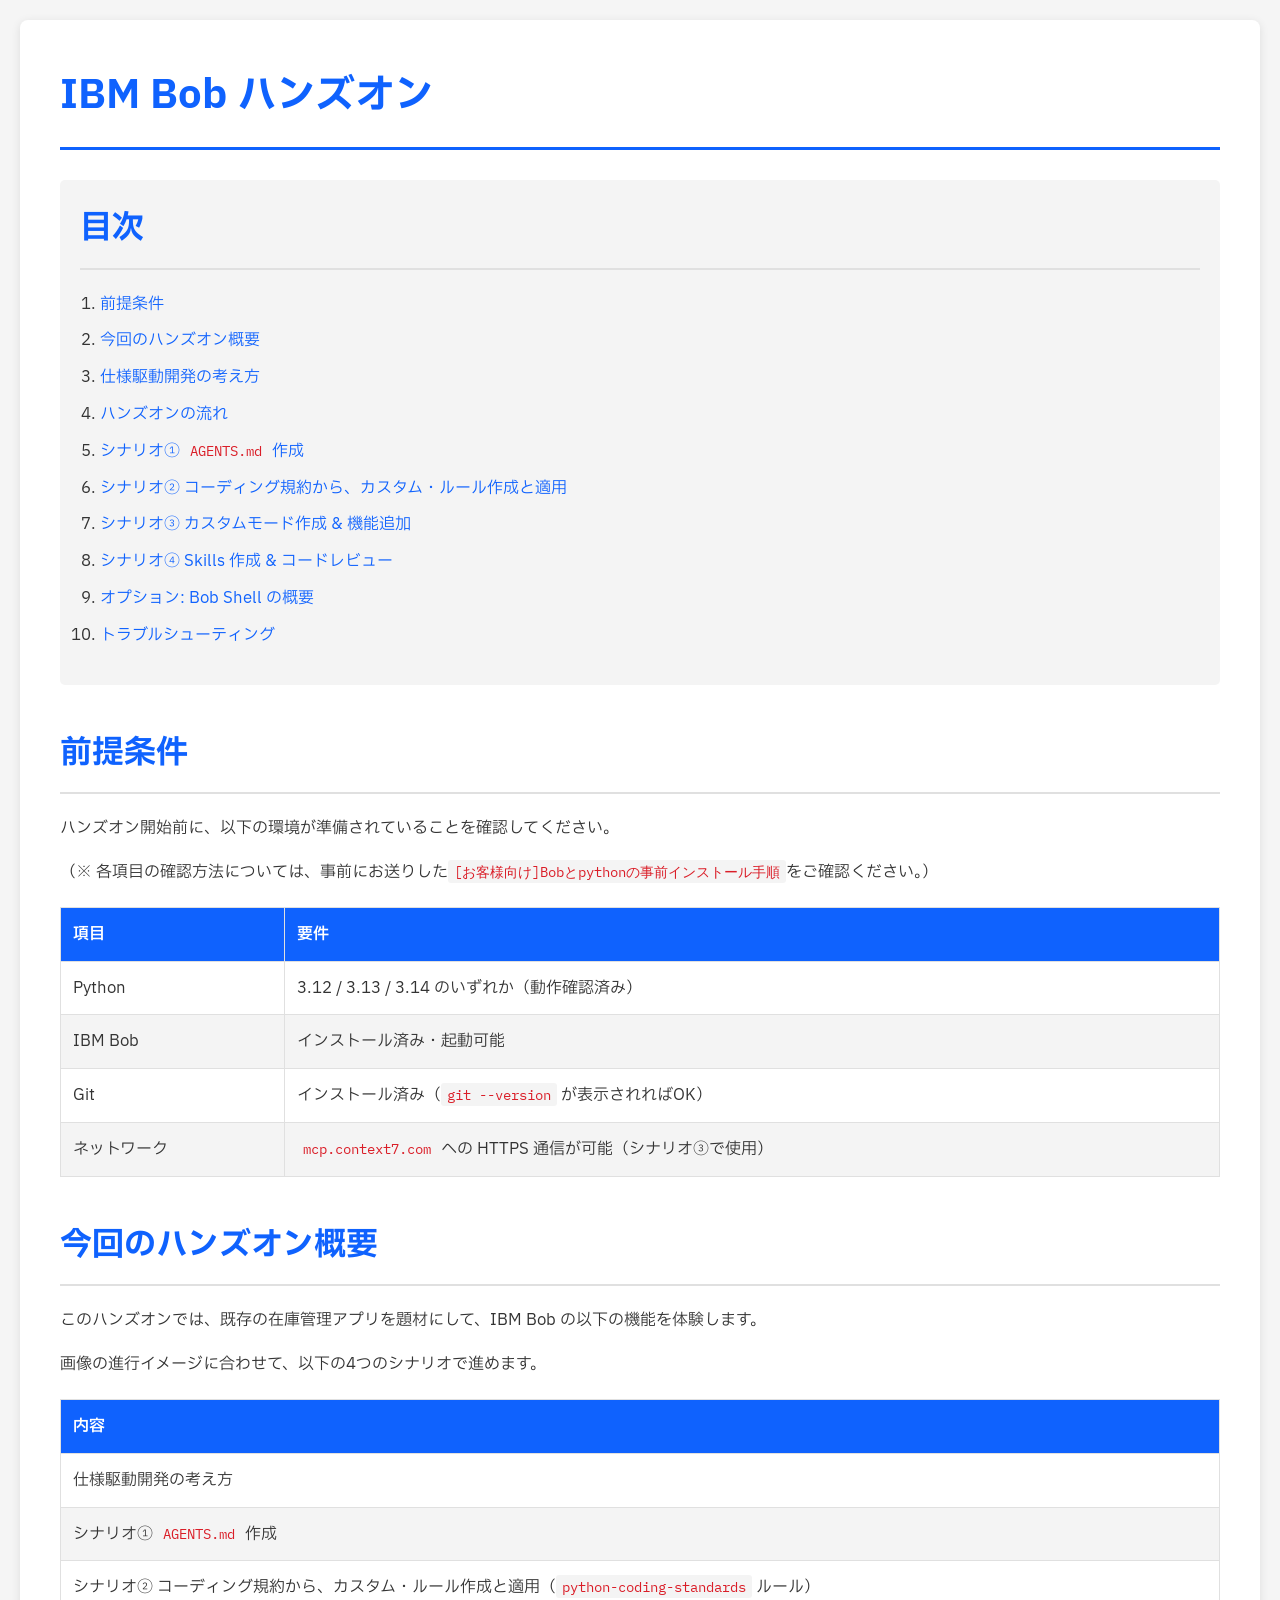
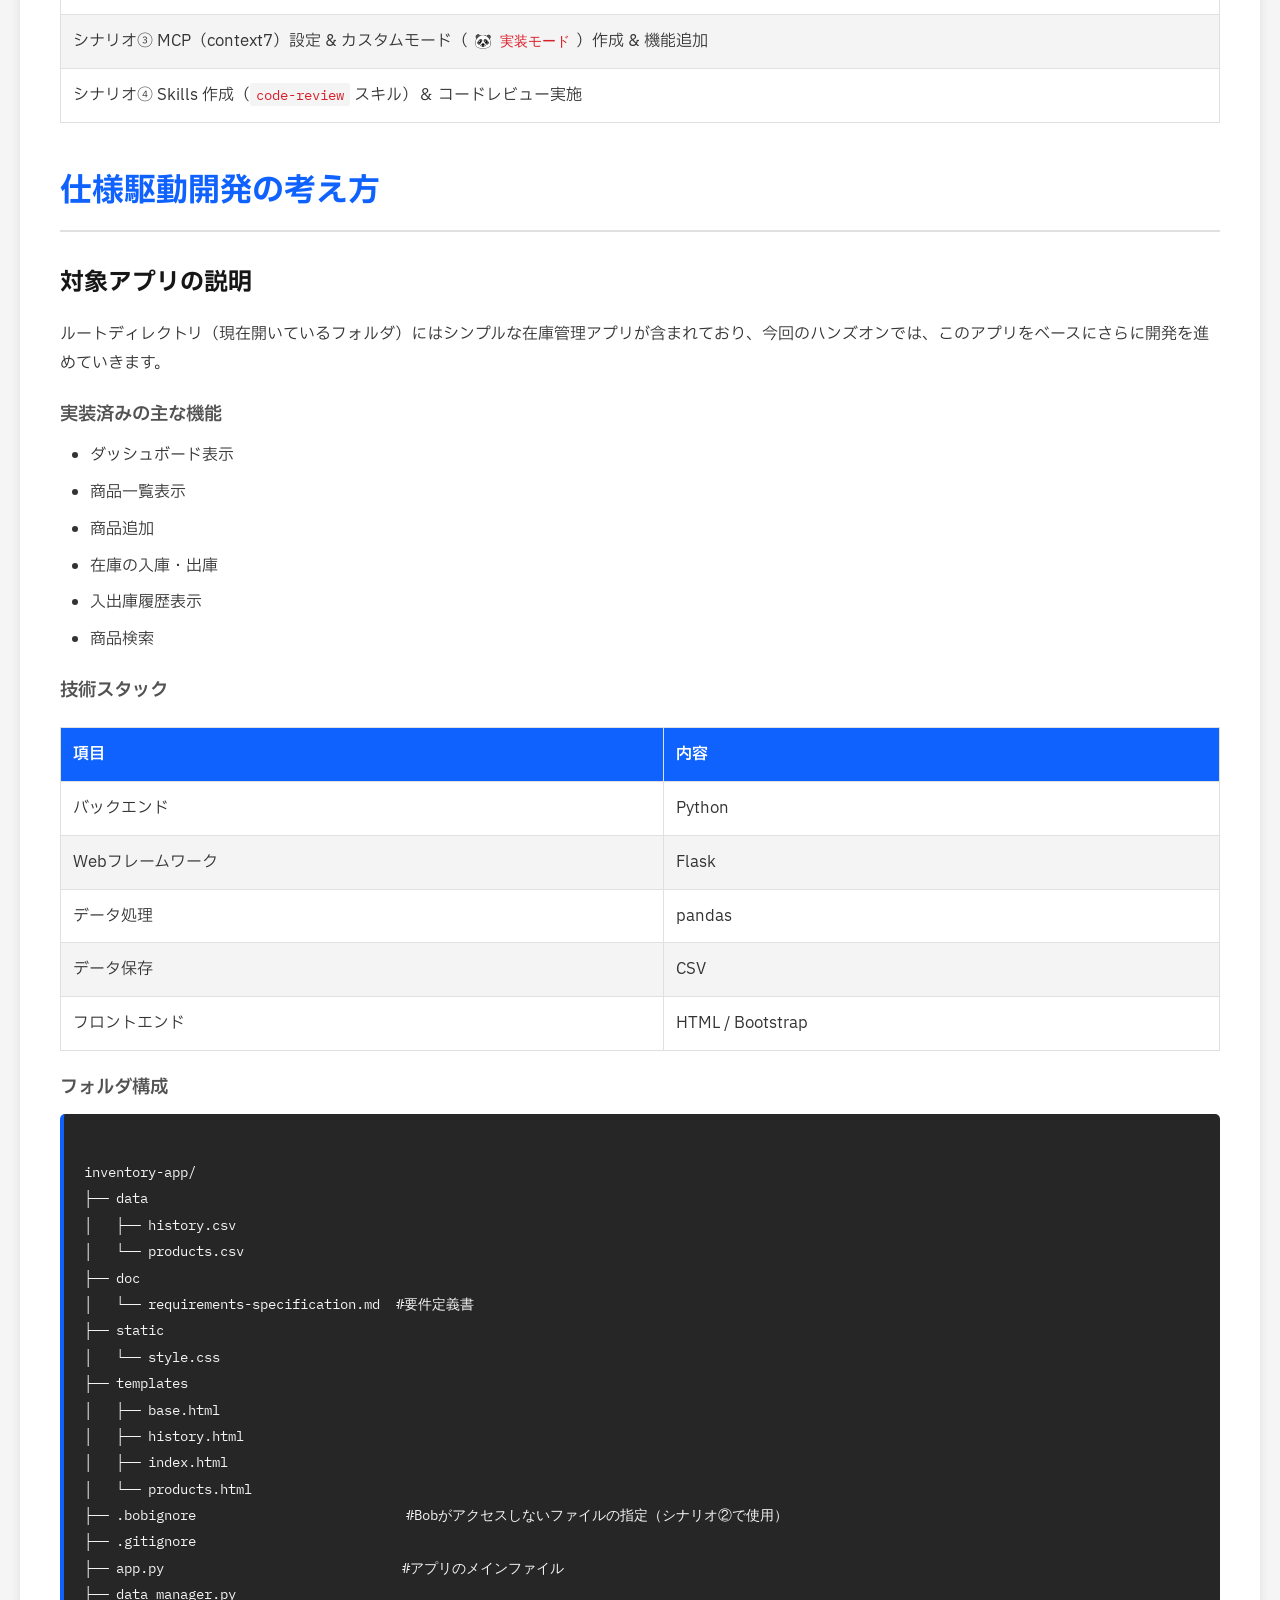
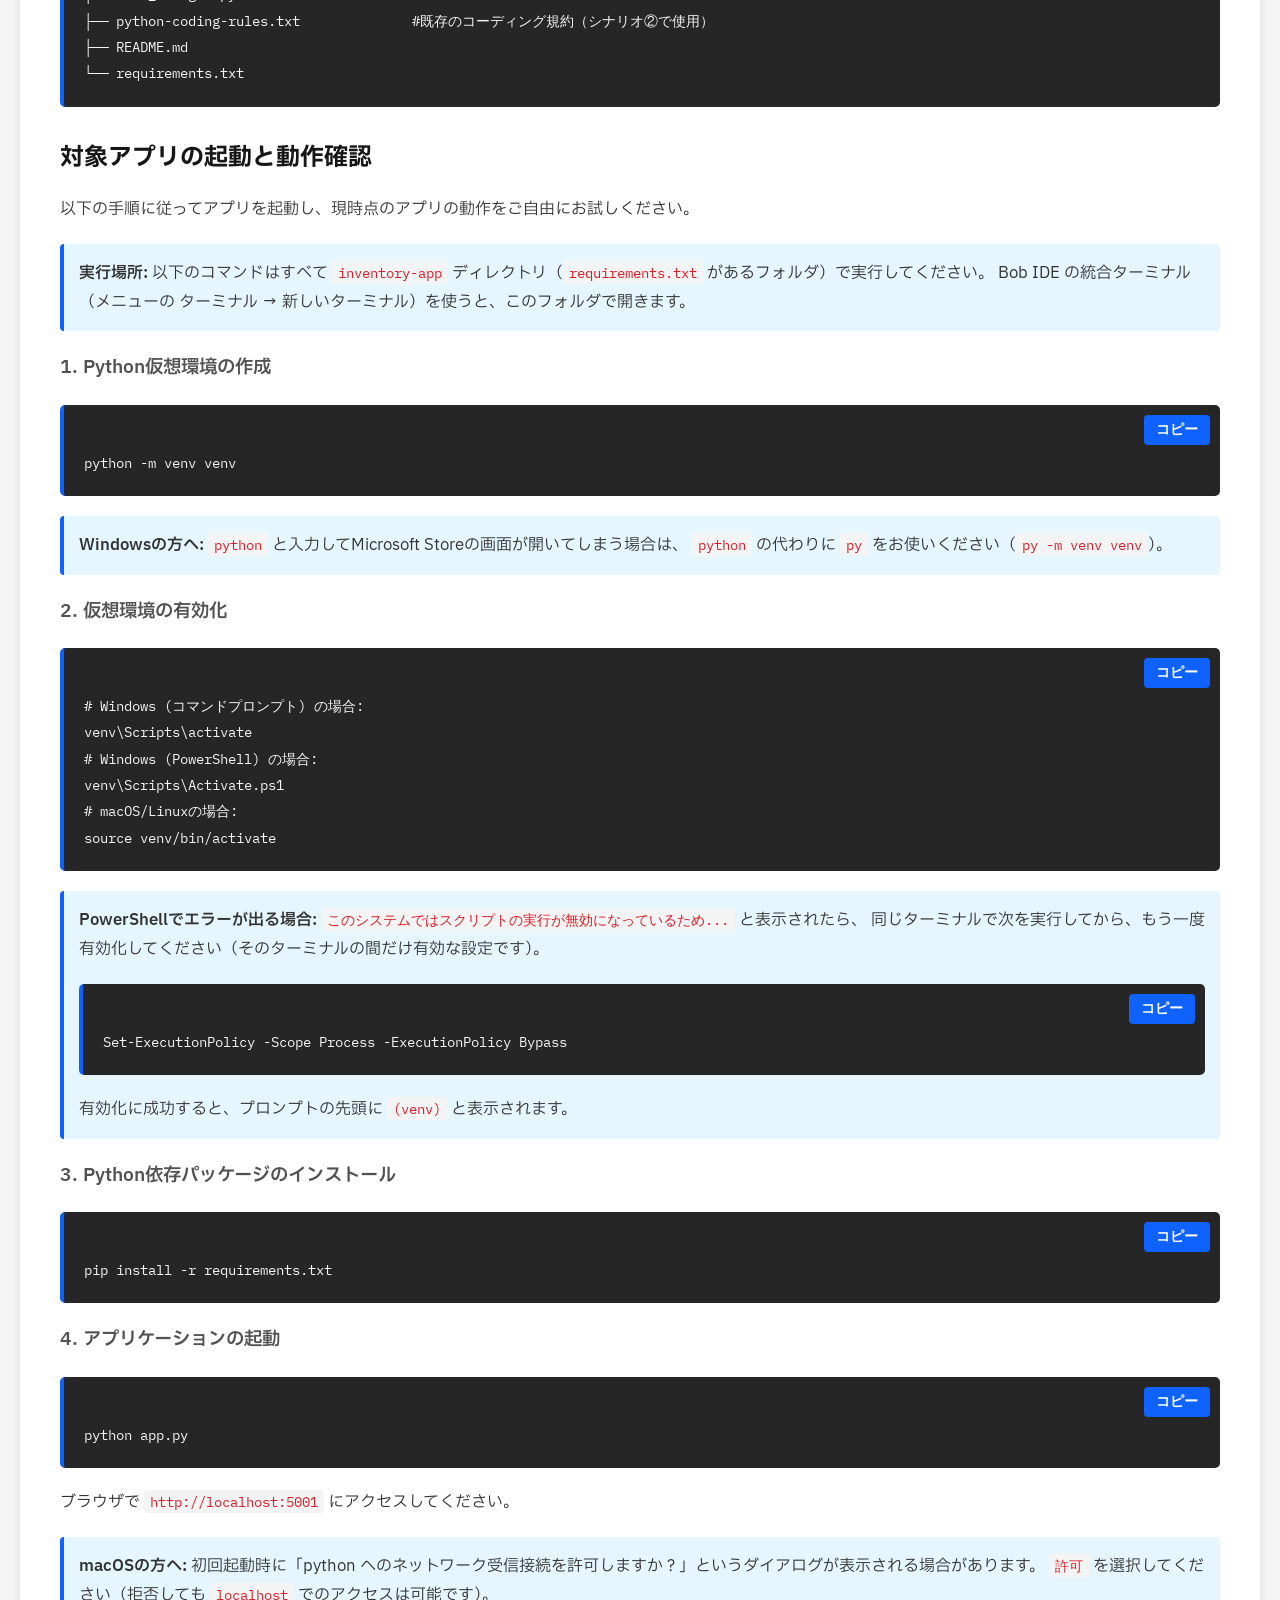
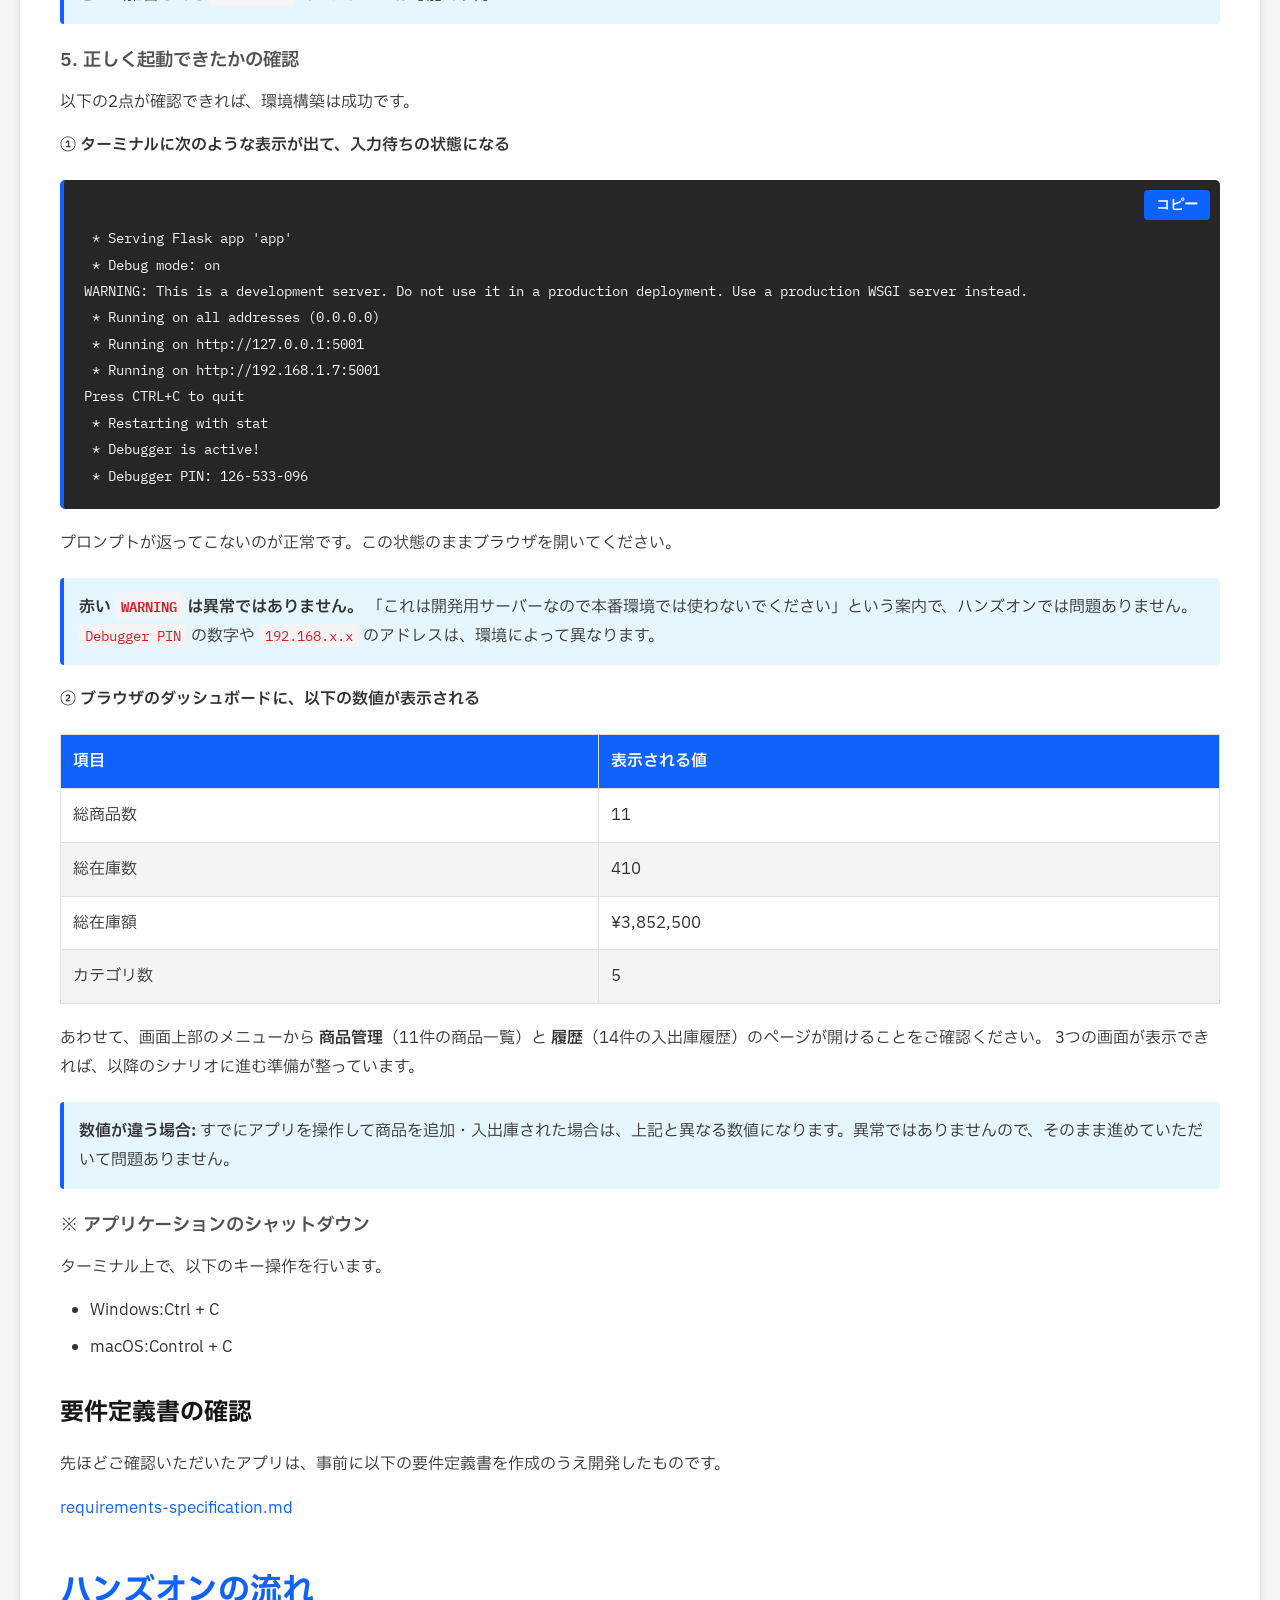
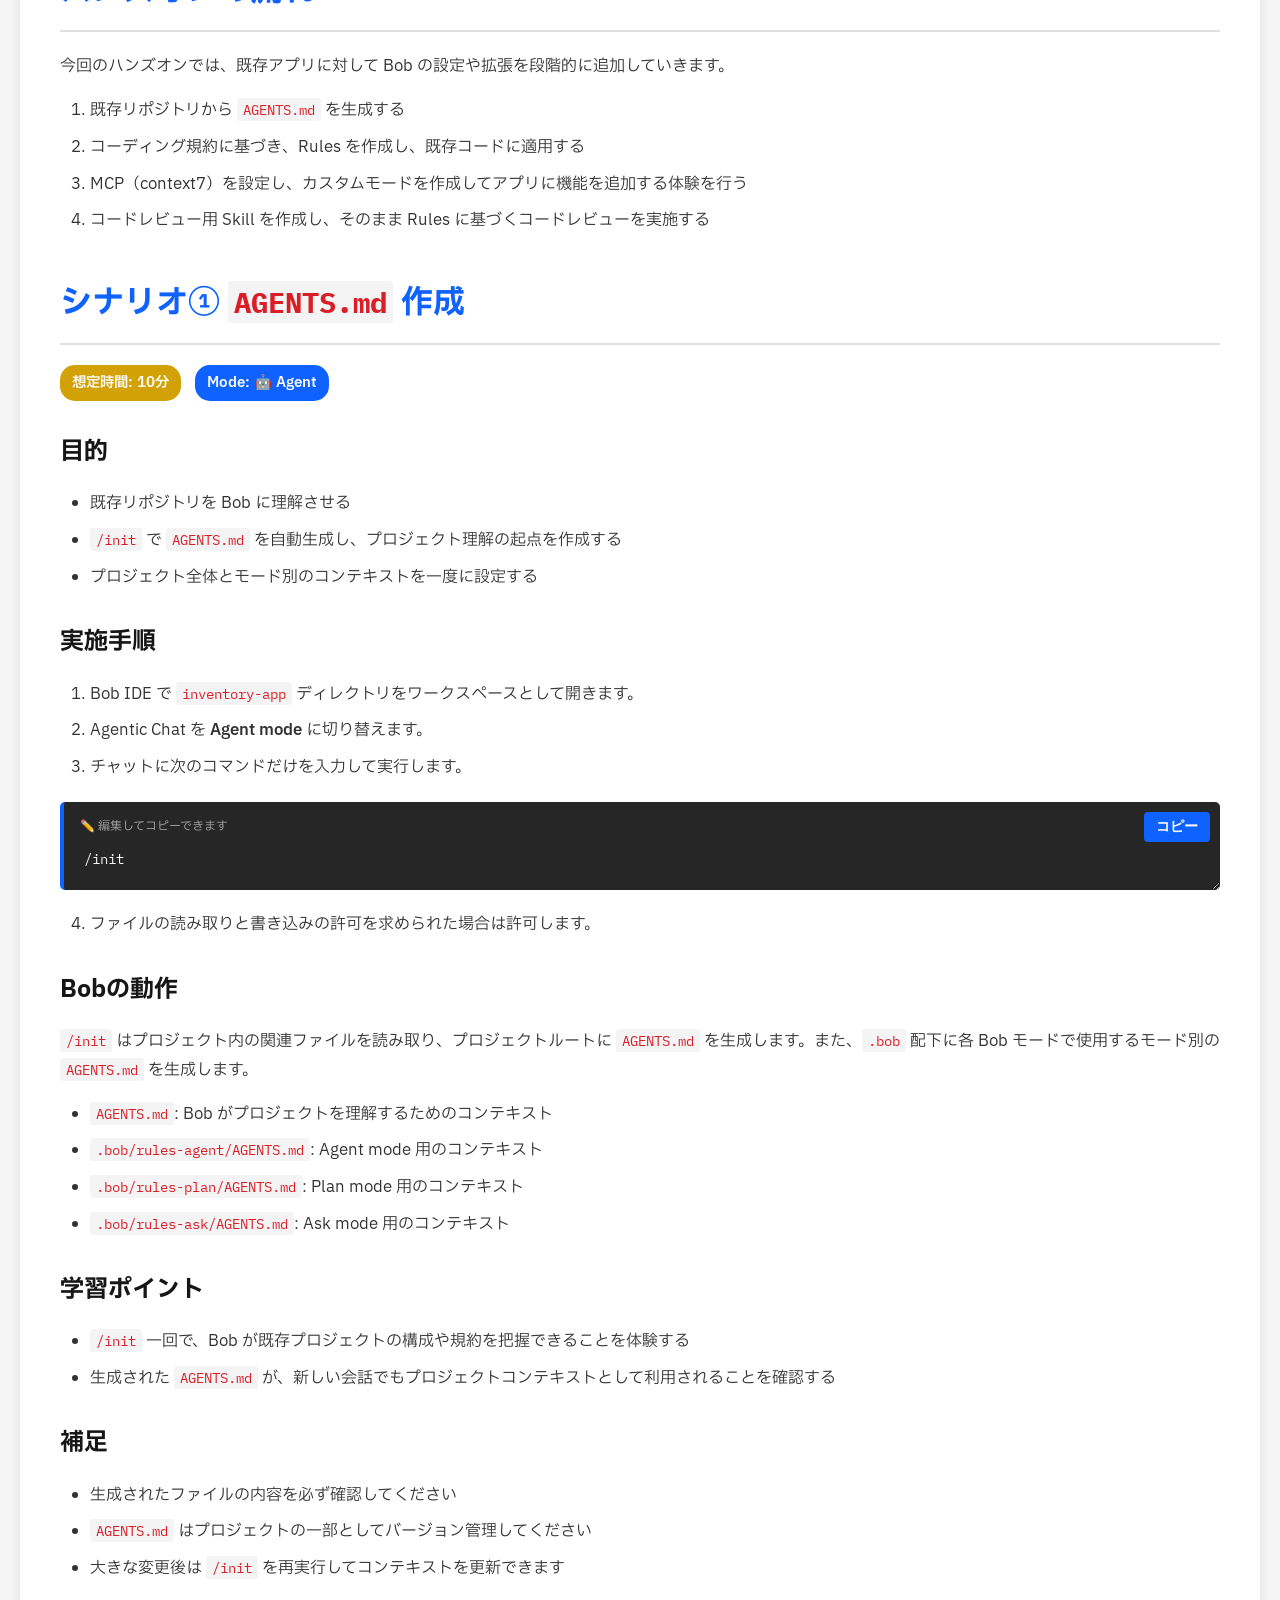
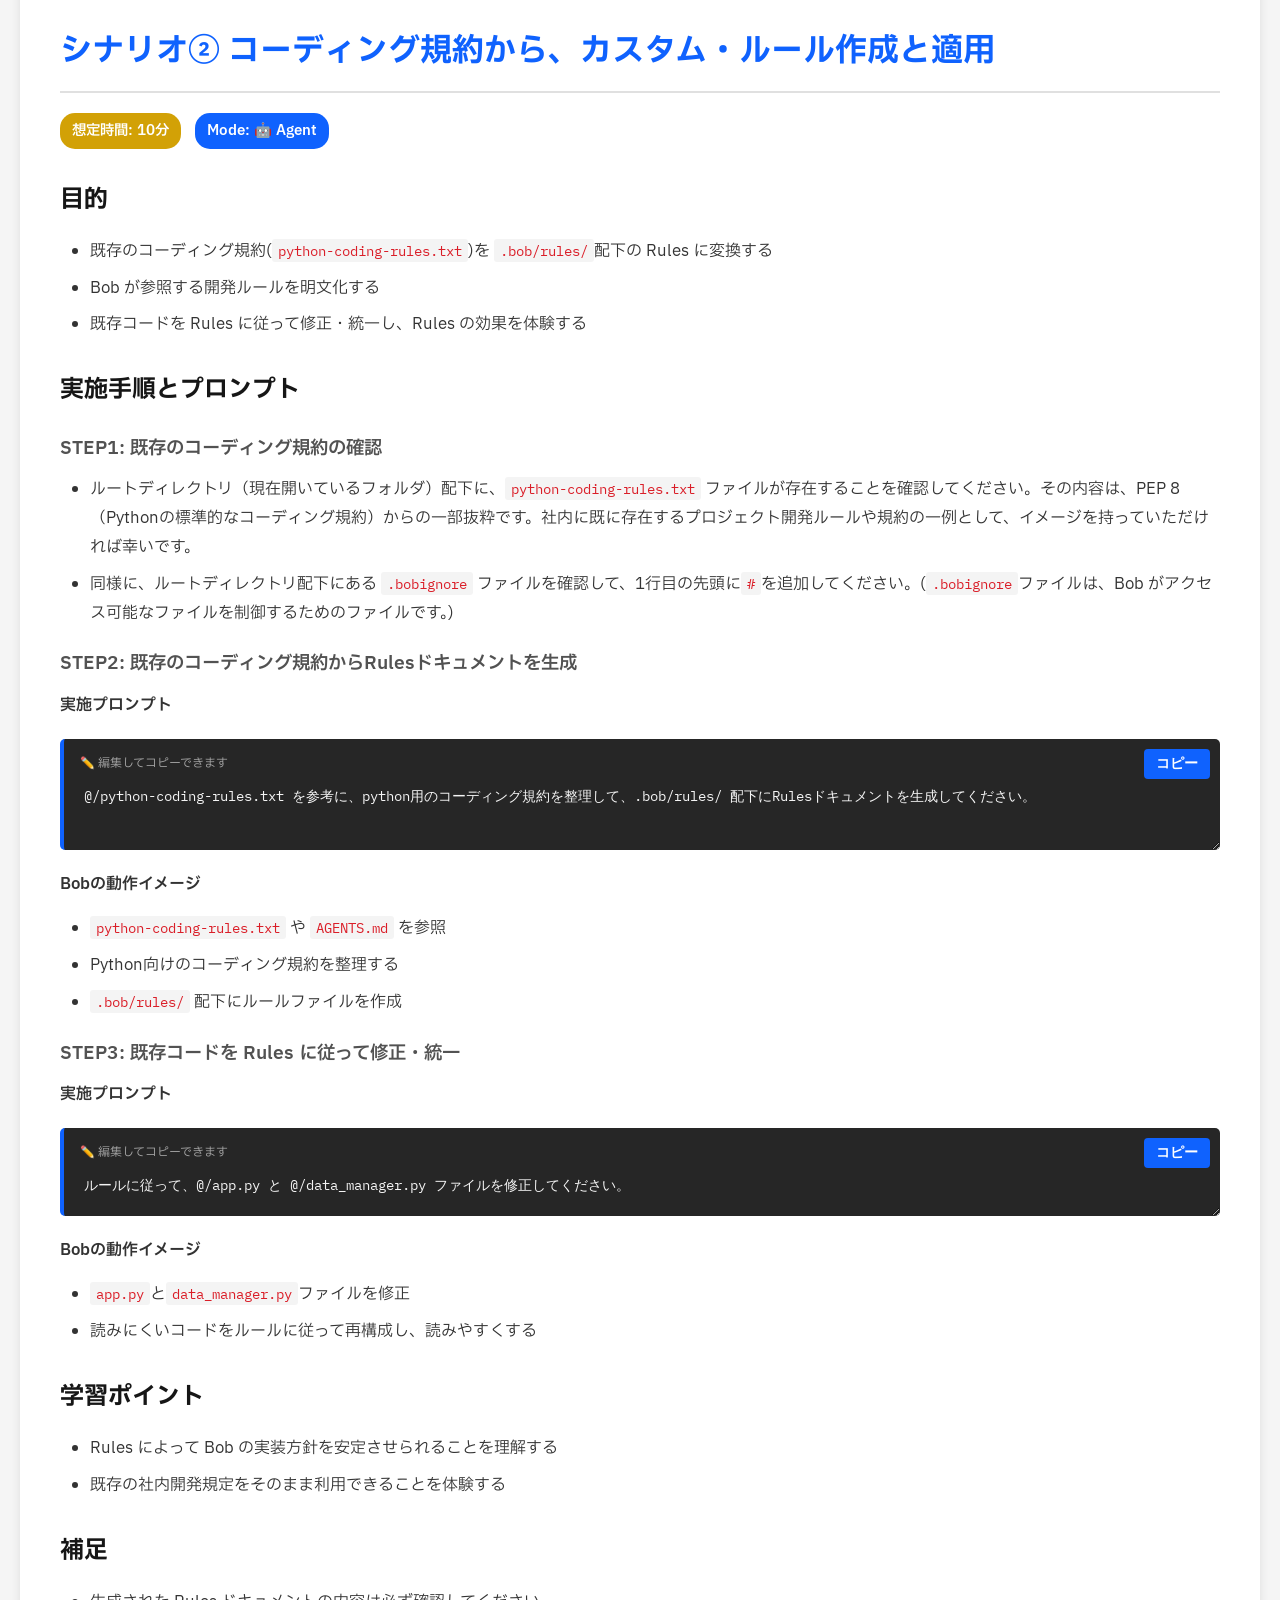
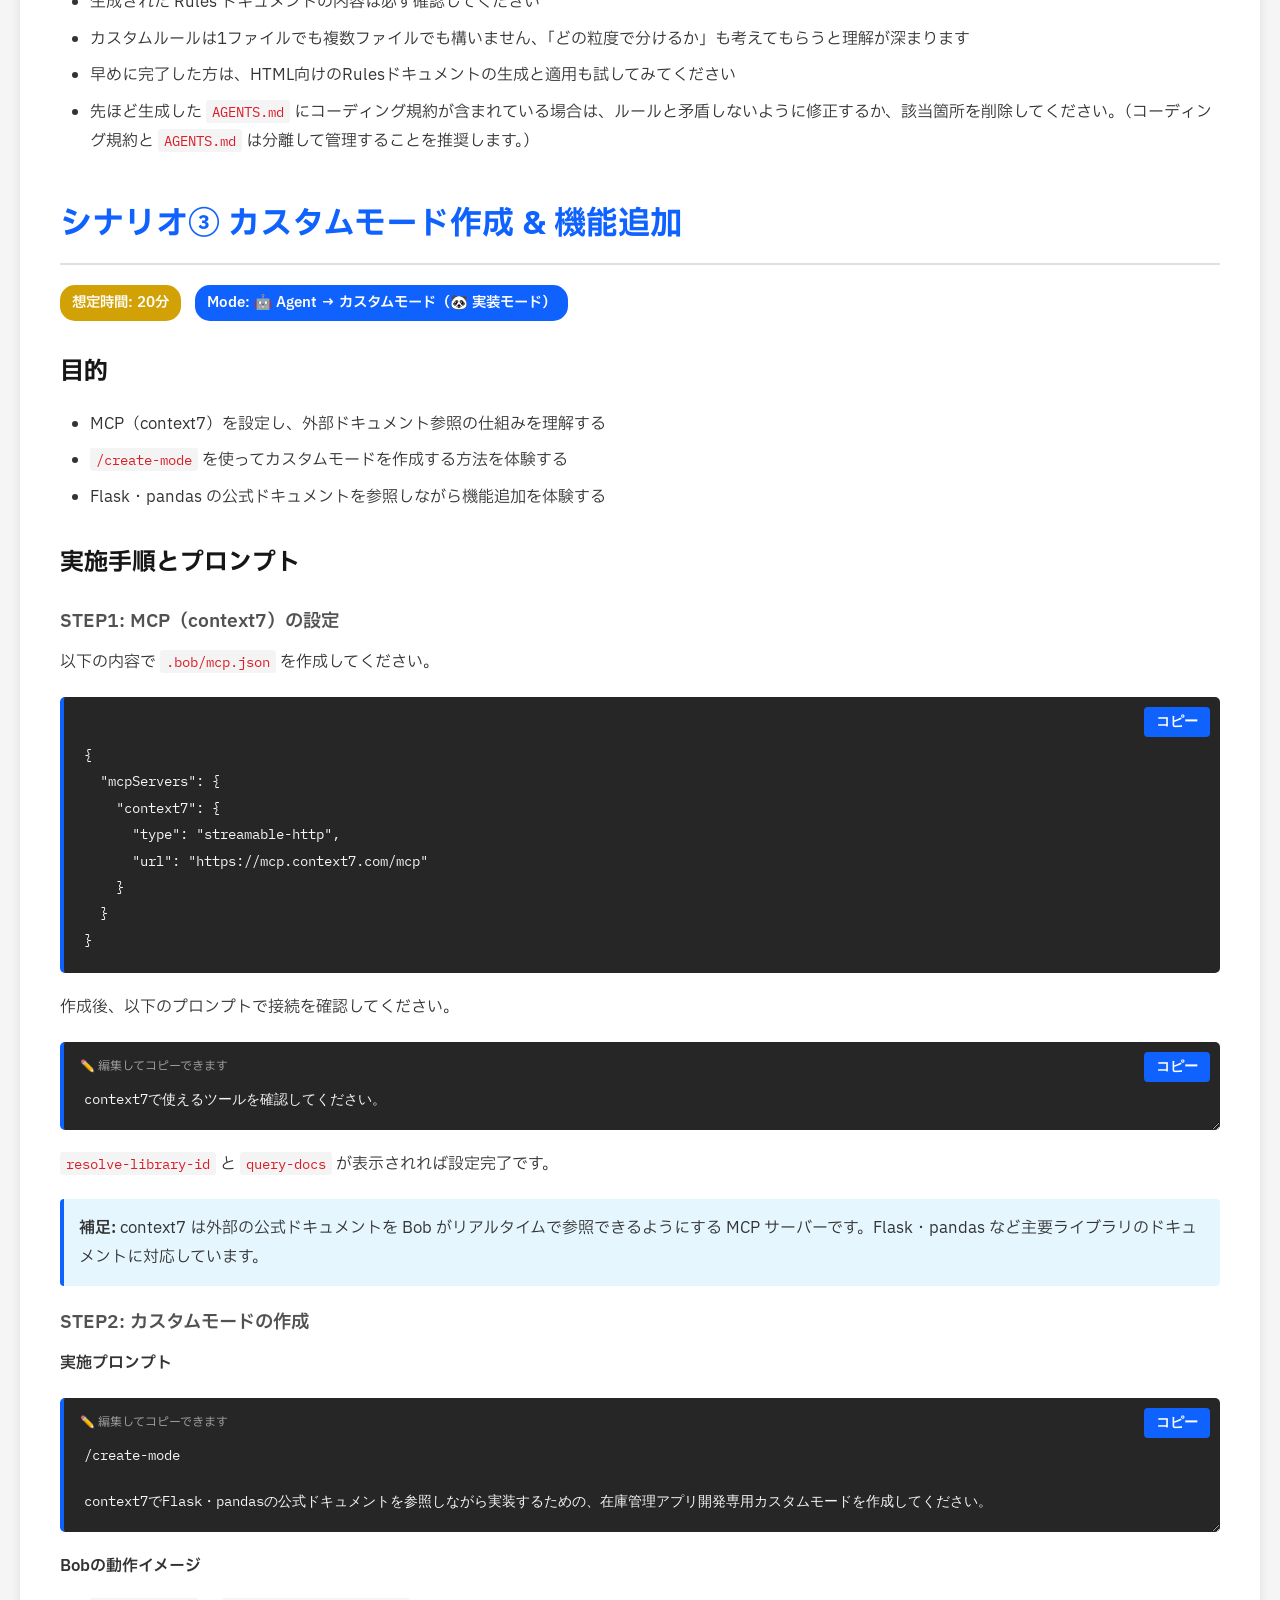
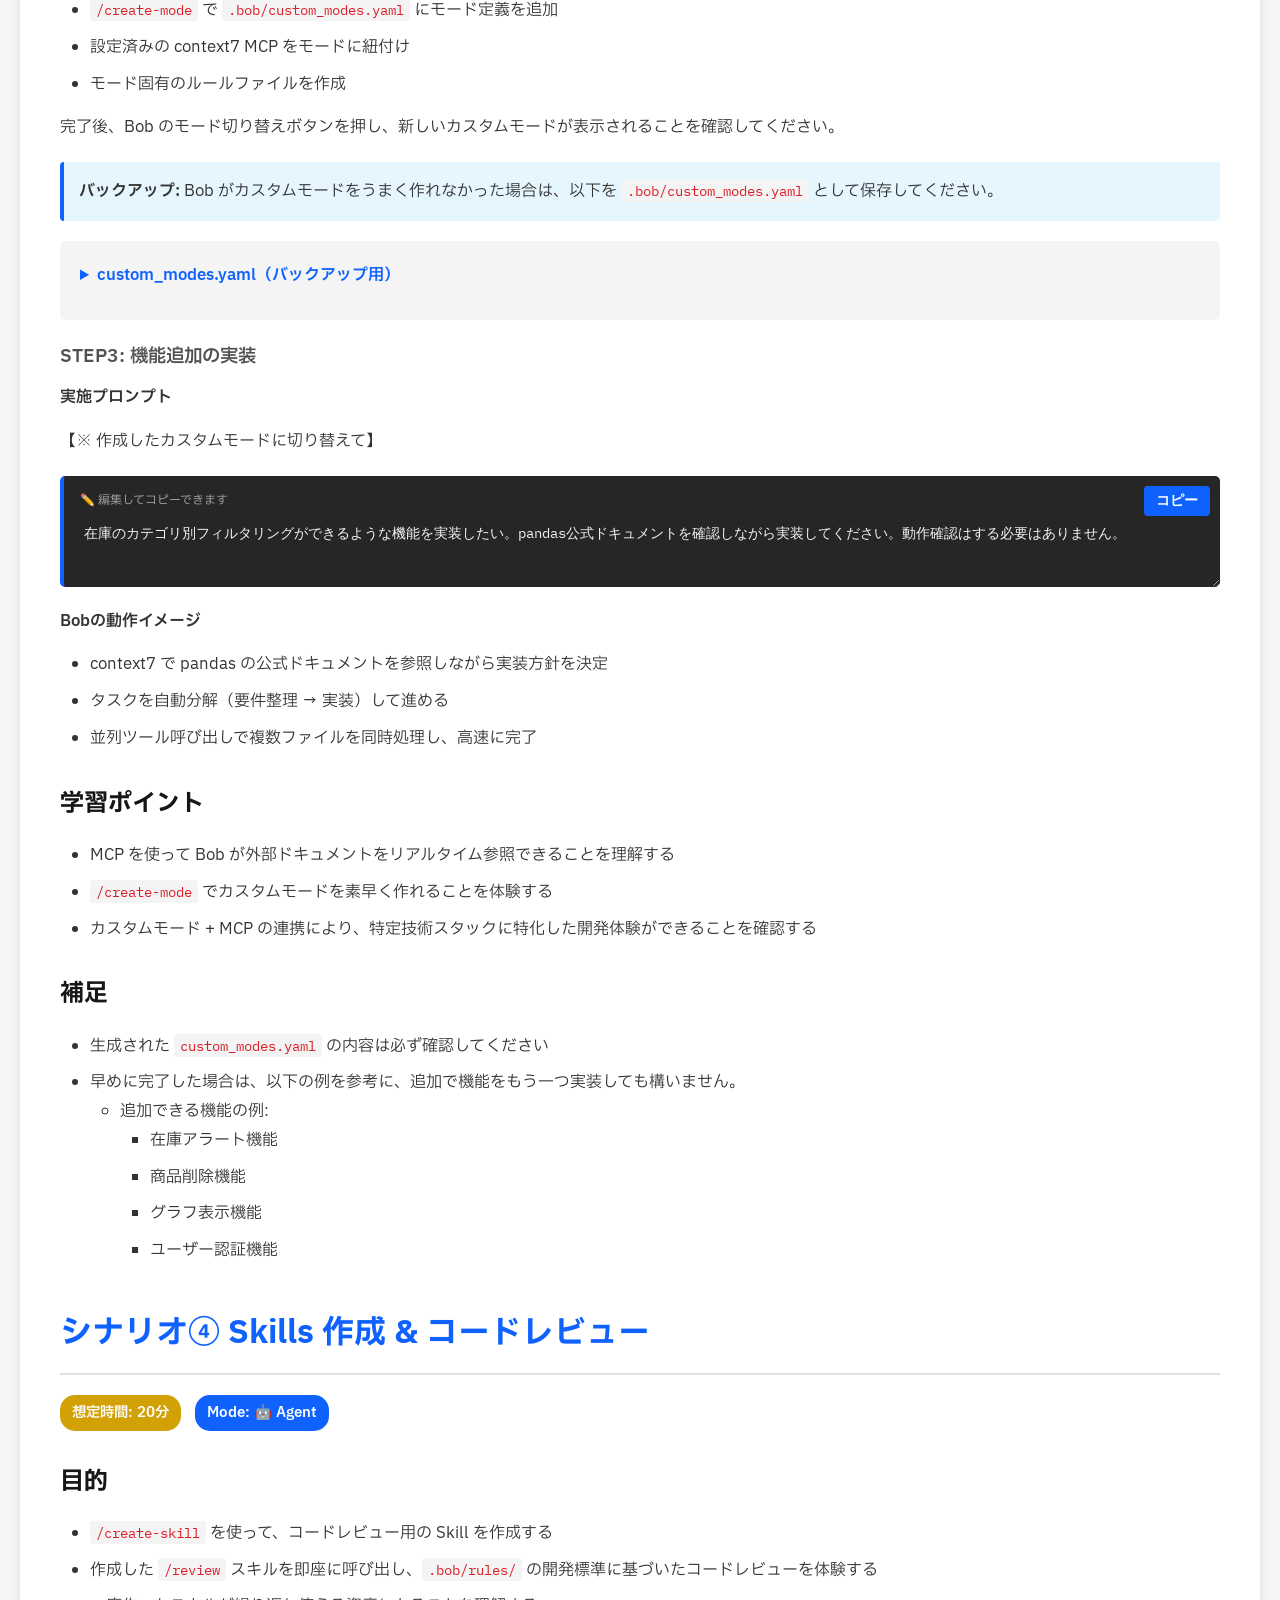
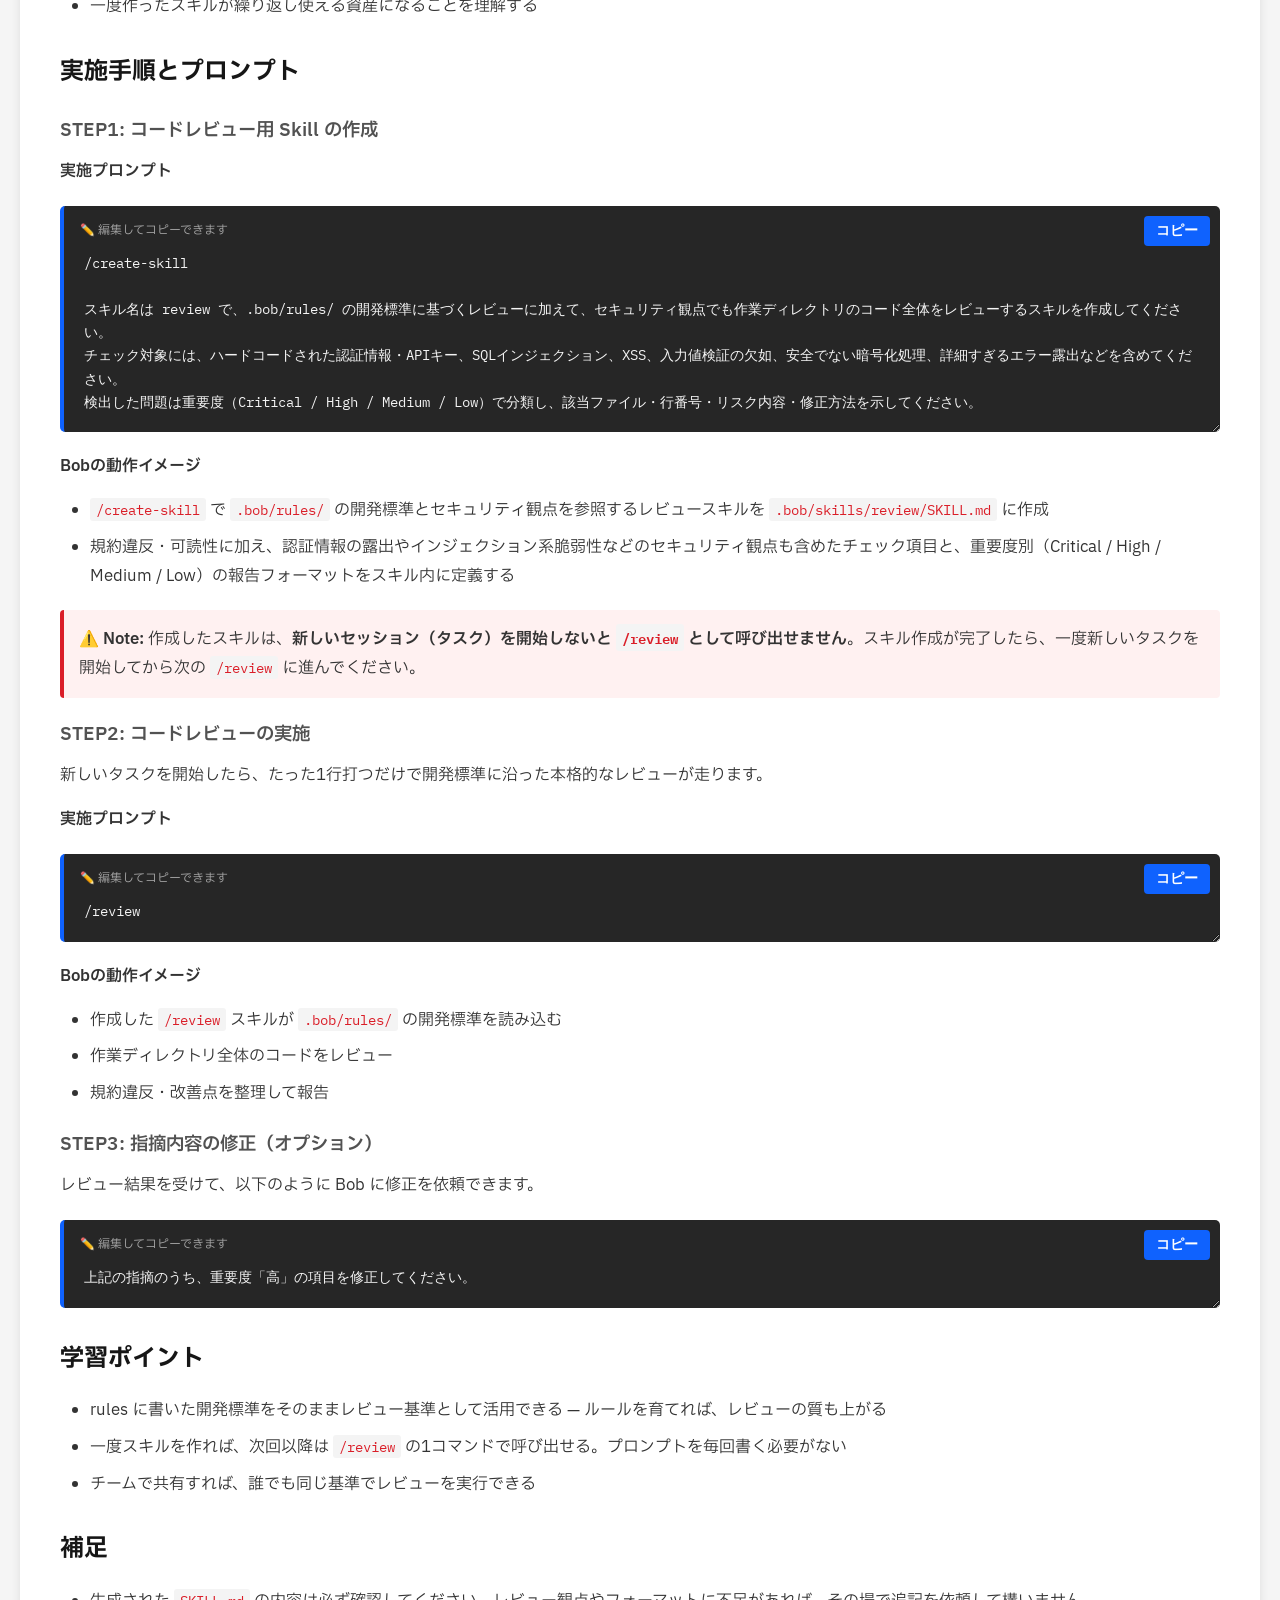
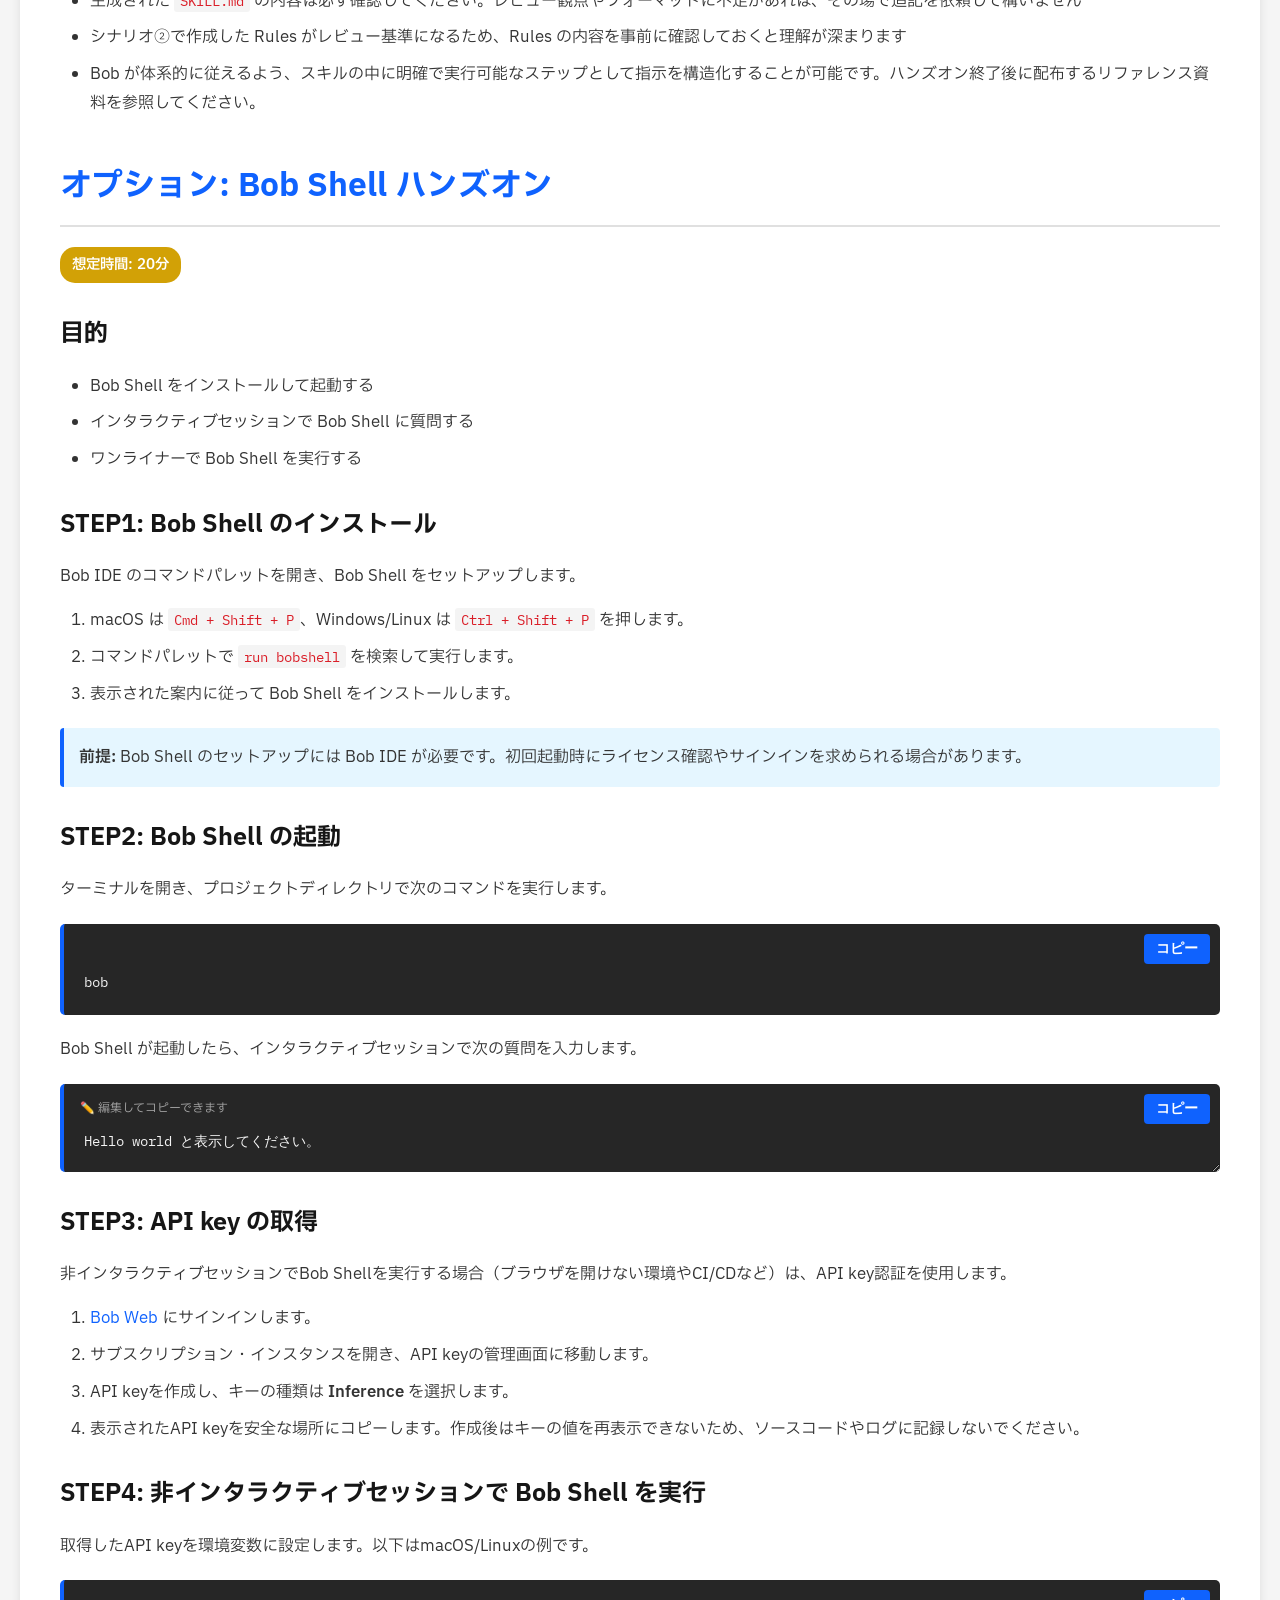
==== commit 0b38360a: "update instruction" ====
--- a/instruction.html
+++ b/instruction.html
@@ -789,7 +789,7 @@
         
         <p>
             <span class="badge badge-time">想定時間: 10分</span>
-            <span class="badge badge-mode">Mode: 💻 Code</span>
+            <span class="badge badge-mode">Mode: 🤖 Agent</span>
         </p>
         
         <h3>目的</h3>
@@ -804,7 +804,7 @@
         
         <ol>
             <li>Bob IDE で <code>inventory-app</code> ディレクトリをワークスペースとして開きます。</li>
-            <li>Agentic Chat を <strong>Code mode</strong> に切り替えます。</li>
+            <li>Agentic Chat を <strong>Agent mode</strong> に切り替えます。</li>
             <li>チャットに次のコマンドだけを入力して実行します。</li>
         </ol>
         
@@ -823,10 +823,9 @@
         
         <ul>
             <li><code>AGENTS.md</code>: Bob がプロジェクトを理解するためのコンテキスト</li>
-            <li><code>.bob/rules-code/AGENTS-code.md</code>: Code mode 用のコンテキスト</li>
-            <li><code>.bob/rules-plan/AGENTS-plan.md</code>: Plan mode 用のコンテキスト</li>
-            <li><code>.bob/rules-ask/AGENTS-ask.md</code>: Ask mode 用のコンテキスト</li>
-            <li><code>.bob/rules-advanced/AGENTS-advanced.md</code>: Advanced mode 用のコンテキスト</li>
+            <li><code>.bob/rules-agent/AGENTS.md</code>: Agent mode 用のコンテキスト</li>
+            <li><code>.bob/rules-plan/AGENTS.md</code>: Plan mode 用のコンテキスト</li>
+            <li><code>.bob/rules-ask/AGENTS.md</code>: Ask mode 用のコンテキスト</li>
         </ul>
         
         <h3>学習ポイント</h3>
@@ -954,7 +953,7 @@
             <textarea class="prompt-textarea" spellcheck="false" rows="1">context7で使えるツールを確認してください。</textarea>
         </div>
         
-        <p><code>resolve-library-id</code> と <code>get-library-docs</code> が表示されれば設定完了です。</p>
+        <p><code>resolve-library-id</code> と <code>query-docs</code> が表示されれば設定完了です。</p>
         
         <div class="note">
             <strong>補足:</strong> context7 は外部の公式ドキュメントを Bob がリアルタイムで参照できるようにする MCP サーバーです。Flask・pandas など主要ライブラリのドキュメントに対応しています。
@@ -1006,7 +1005,7 @@
       - command
       - mcp
     customInstructions: |-
-      実装前に必ず context7 の resolve-library-id → get-library-docs の順で
+      実装前に必ず context7 の resolve-library-id → query-docs の順で
       該当ライブラリのドキュメントを取得し、API 仕様を確認してから実装すること。</code></pre>
         </details>
         
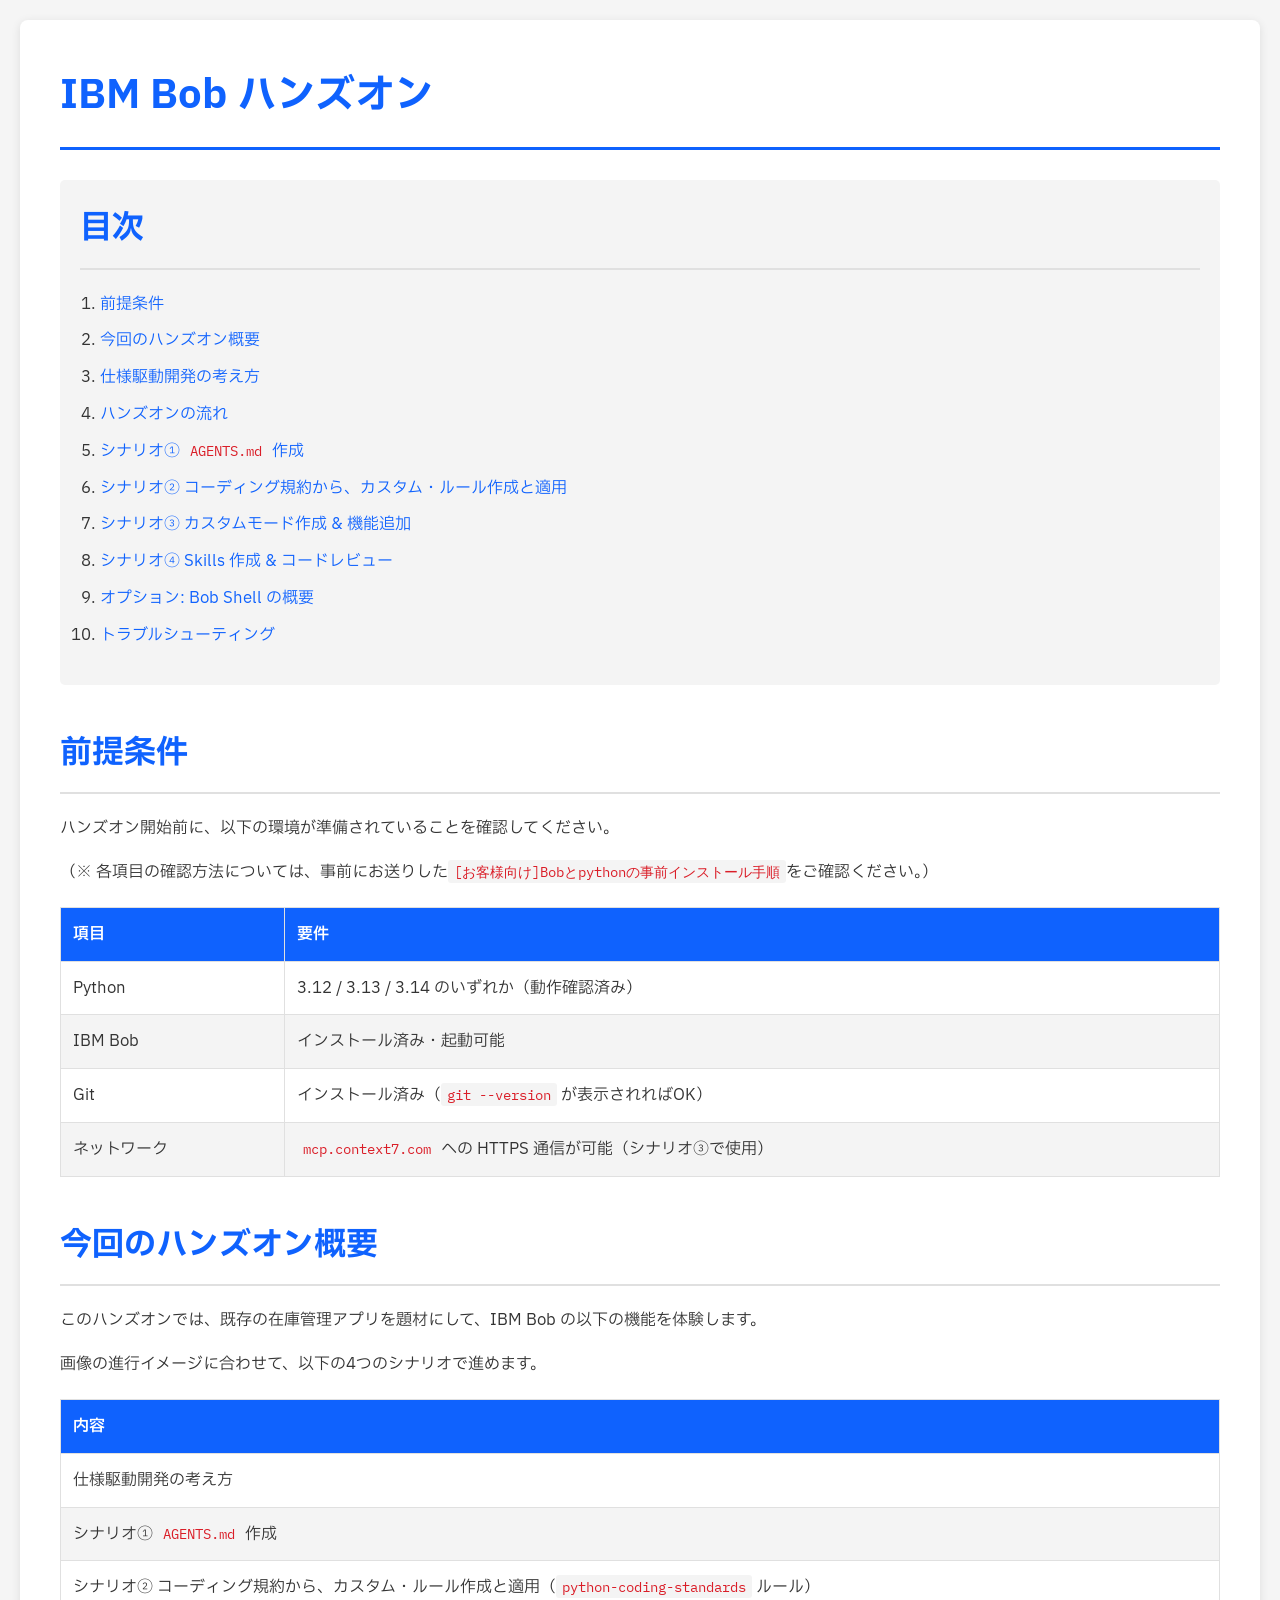
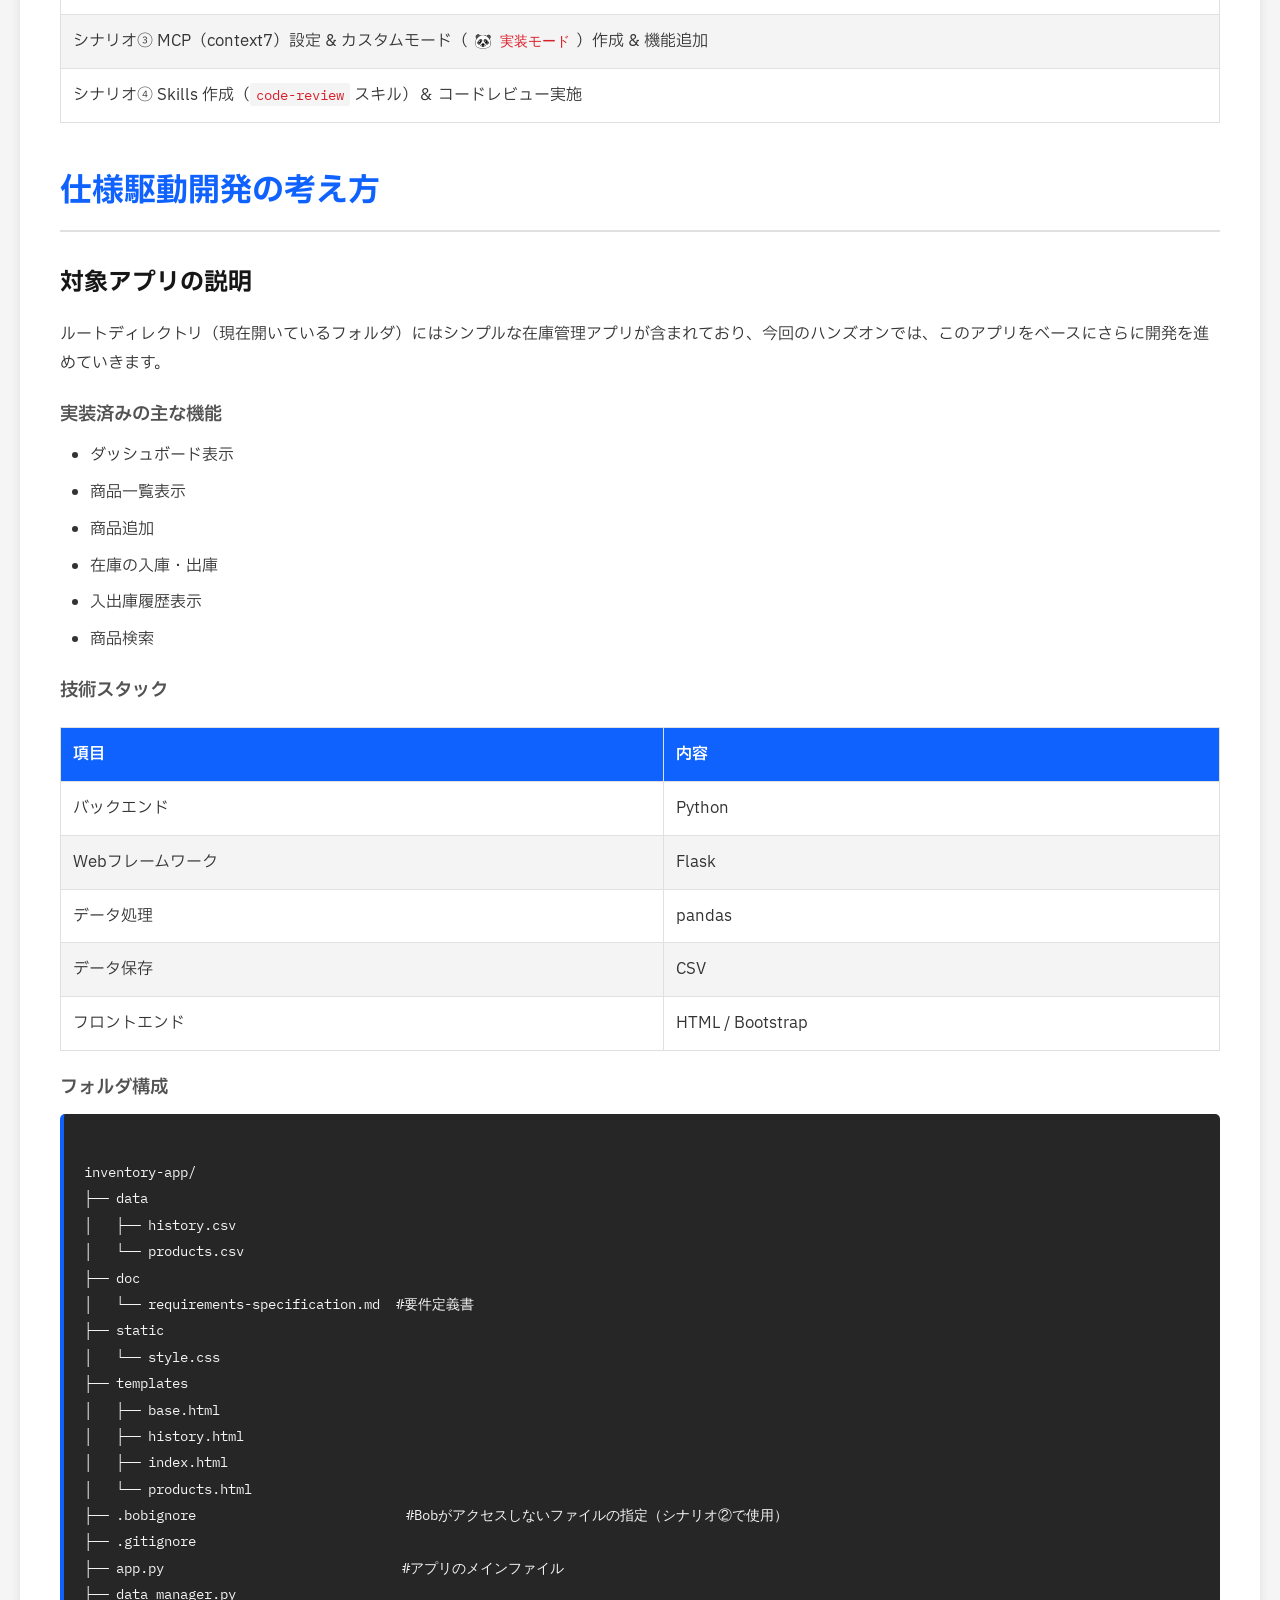
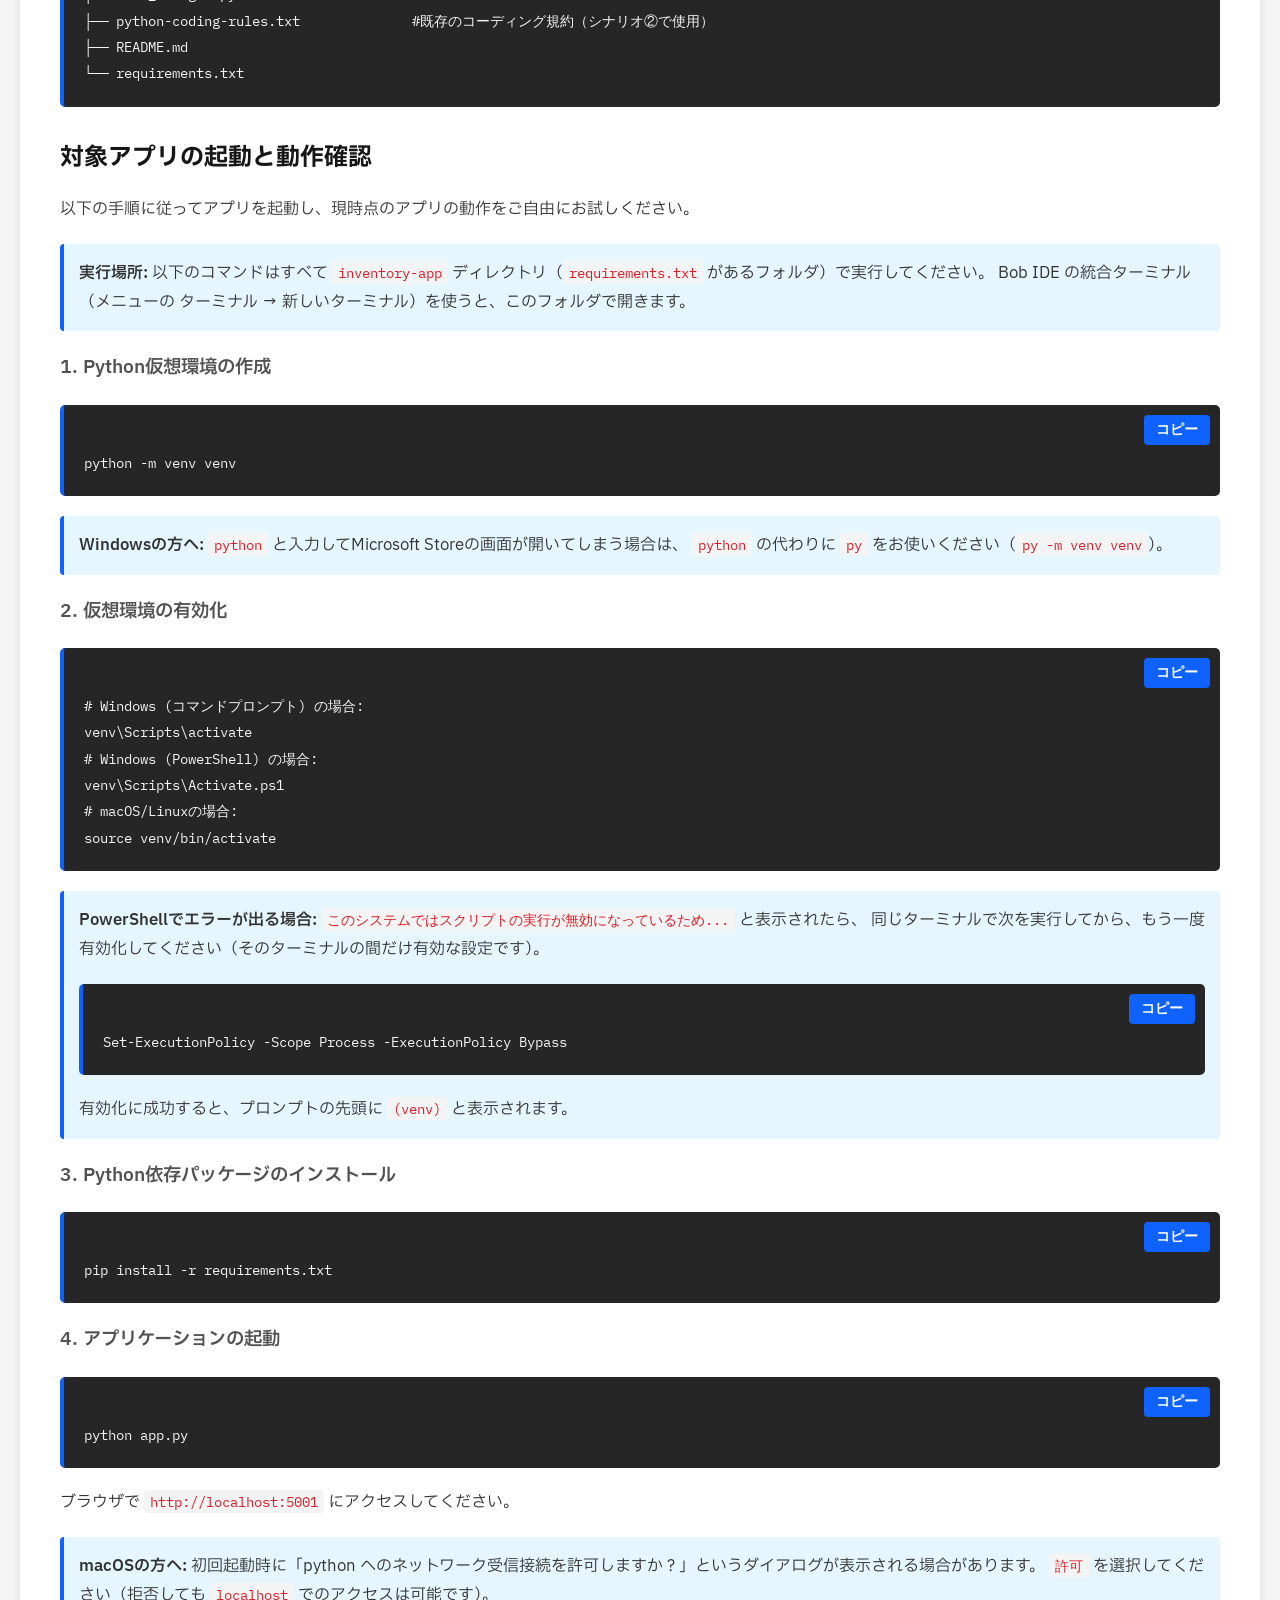
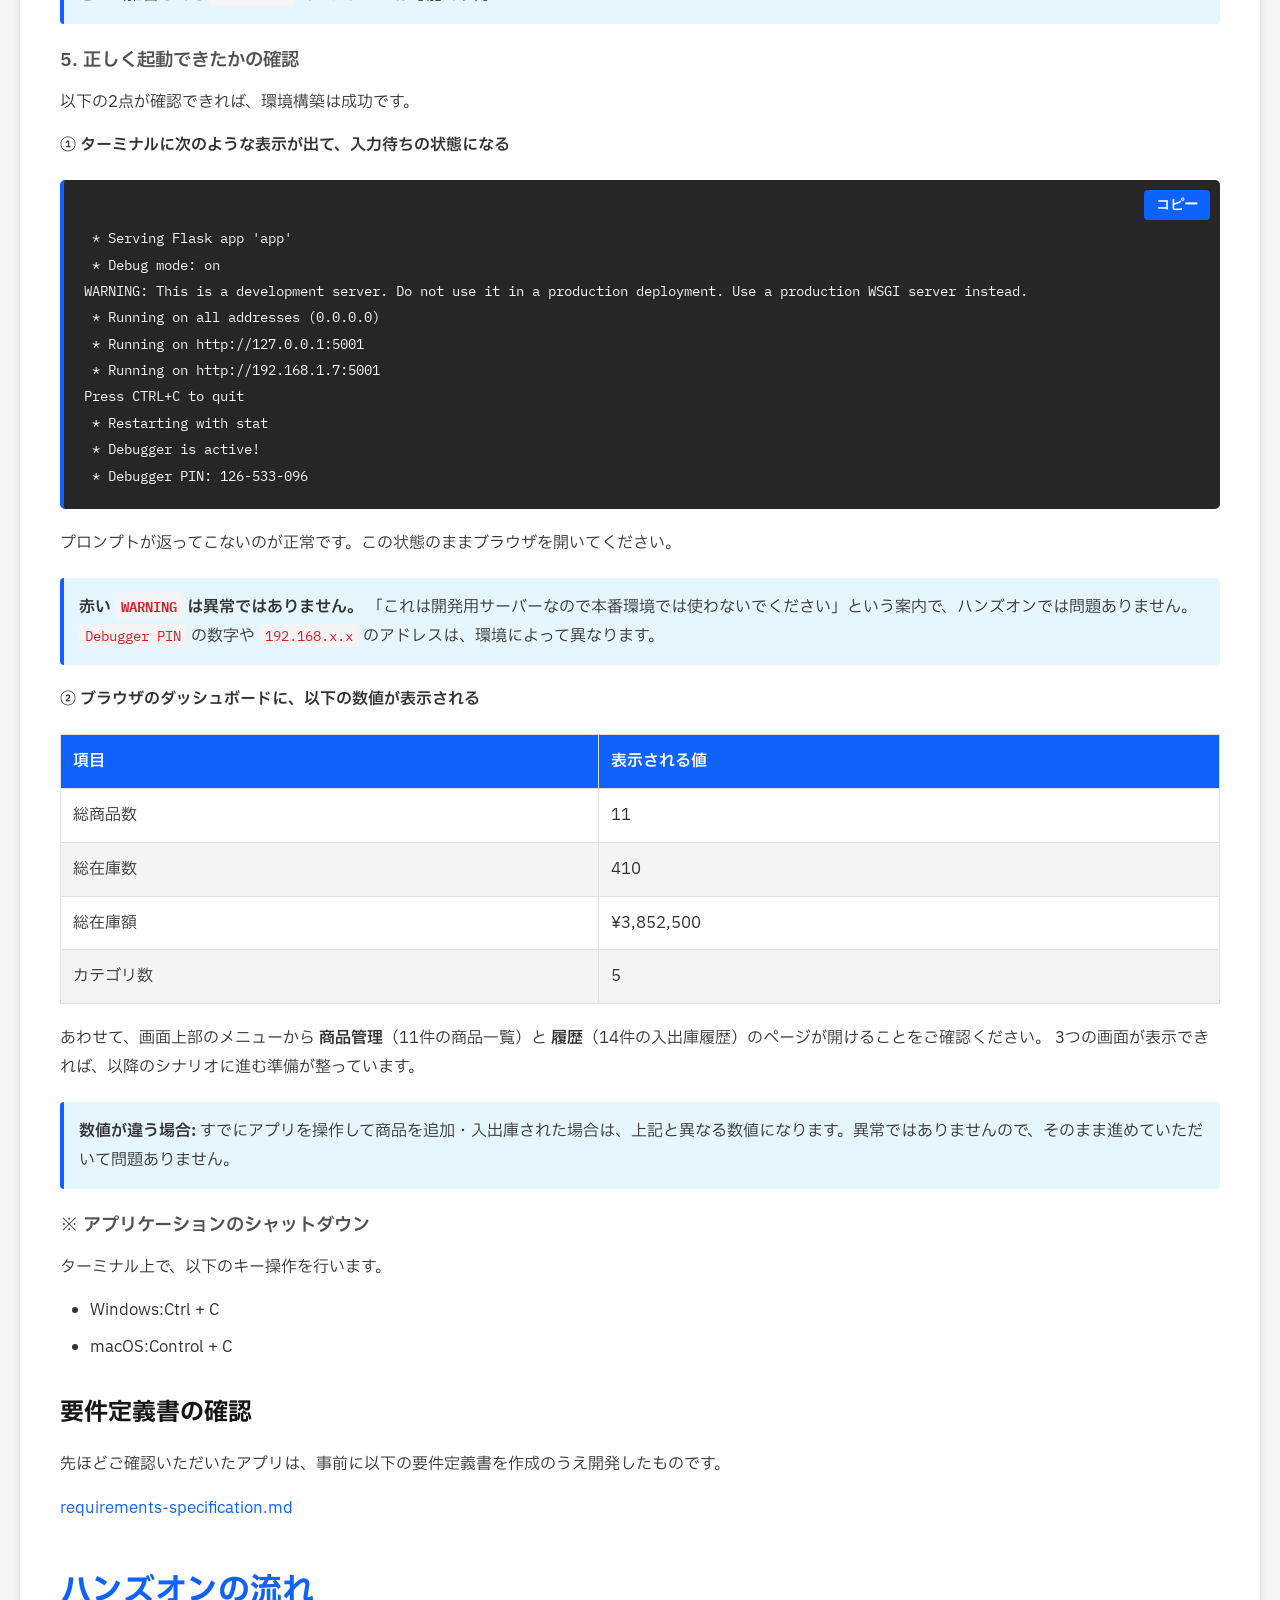
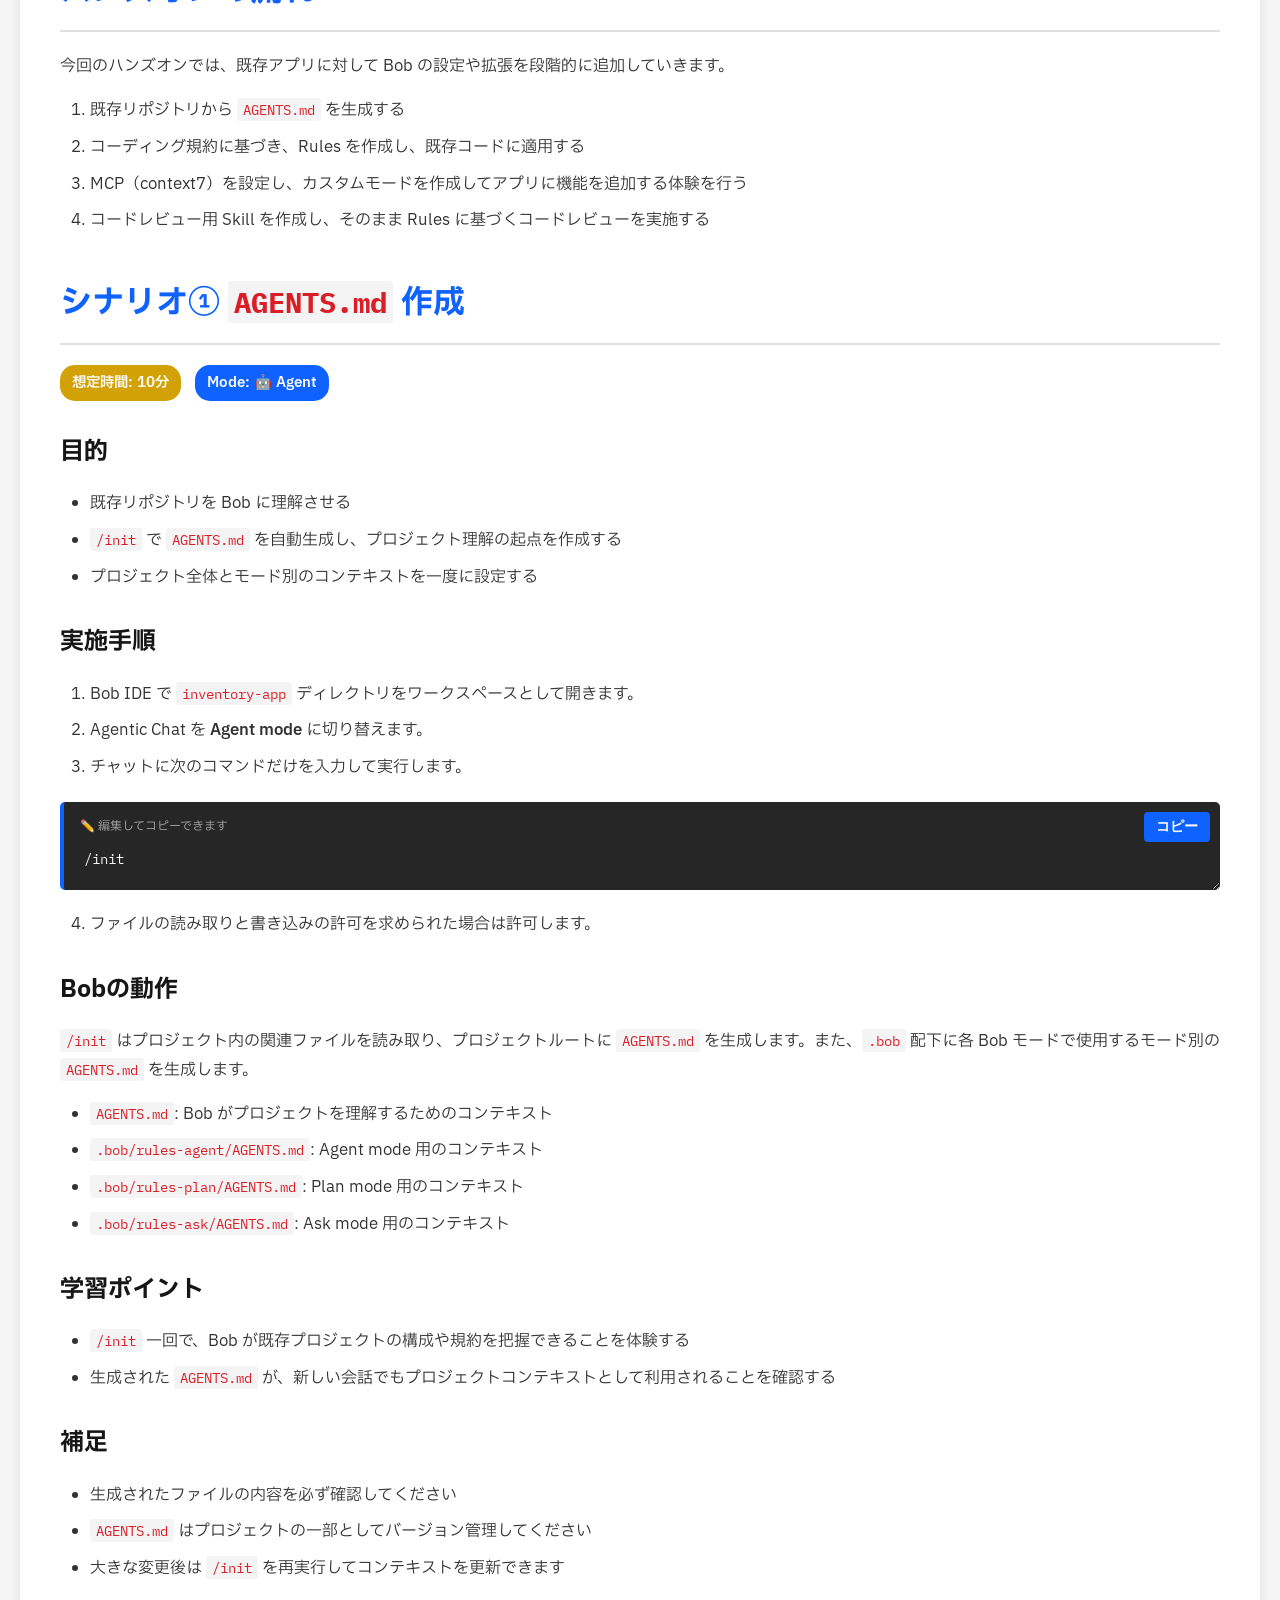
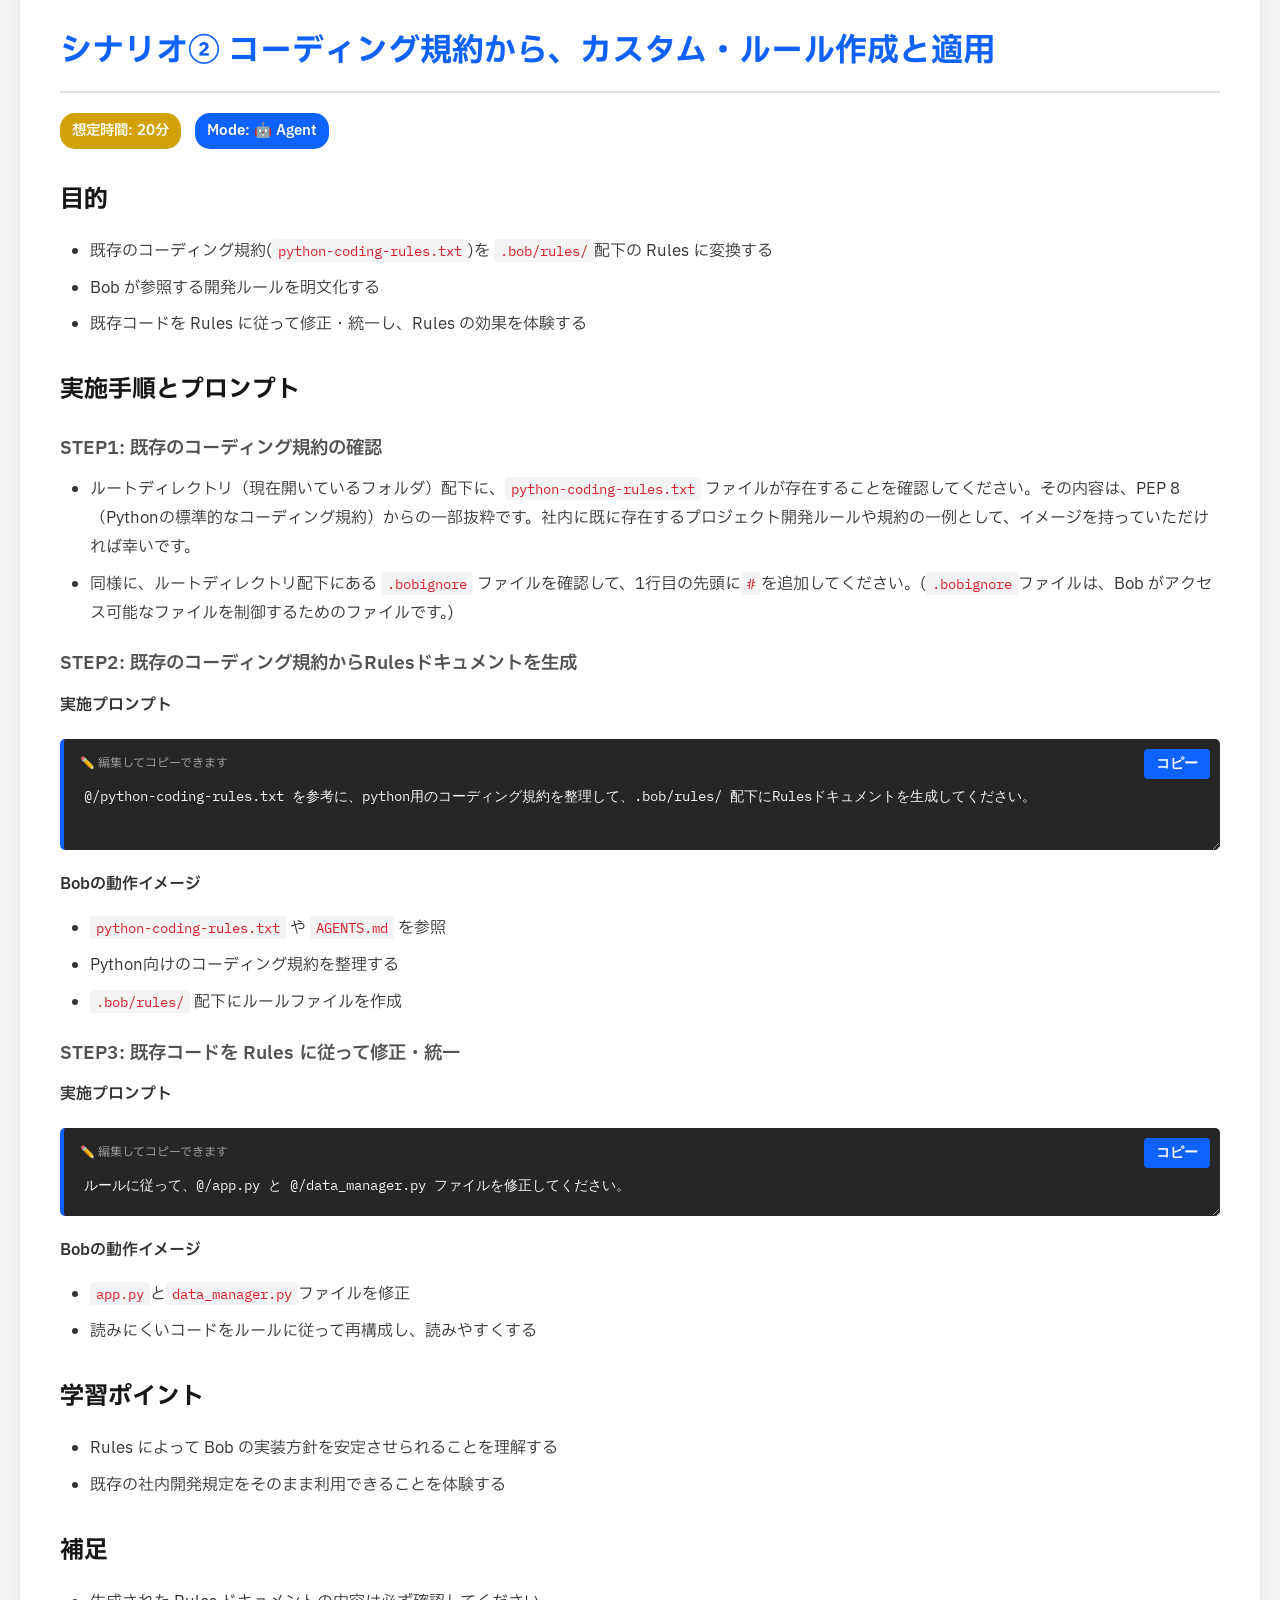
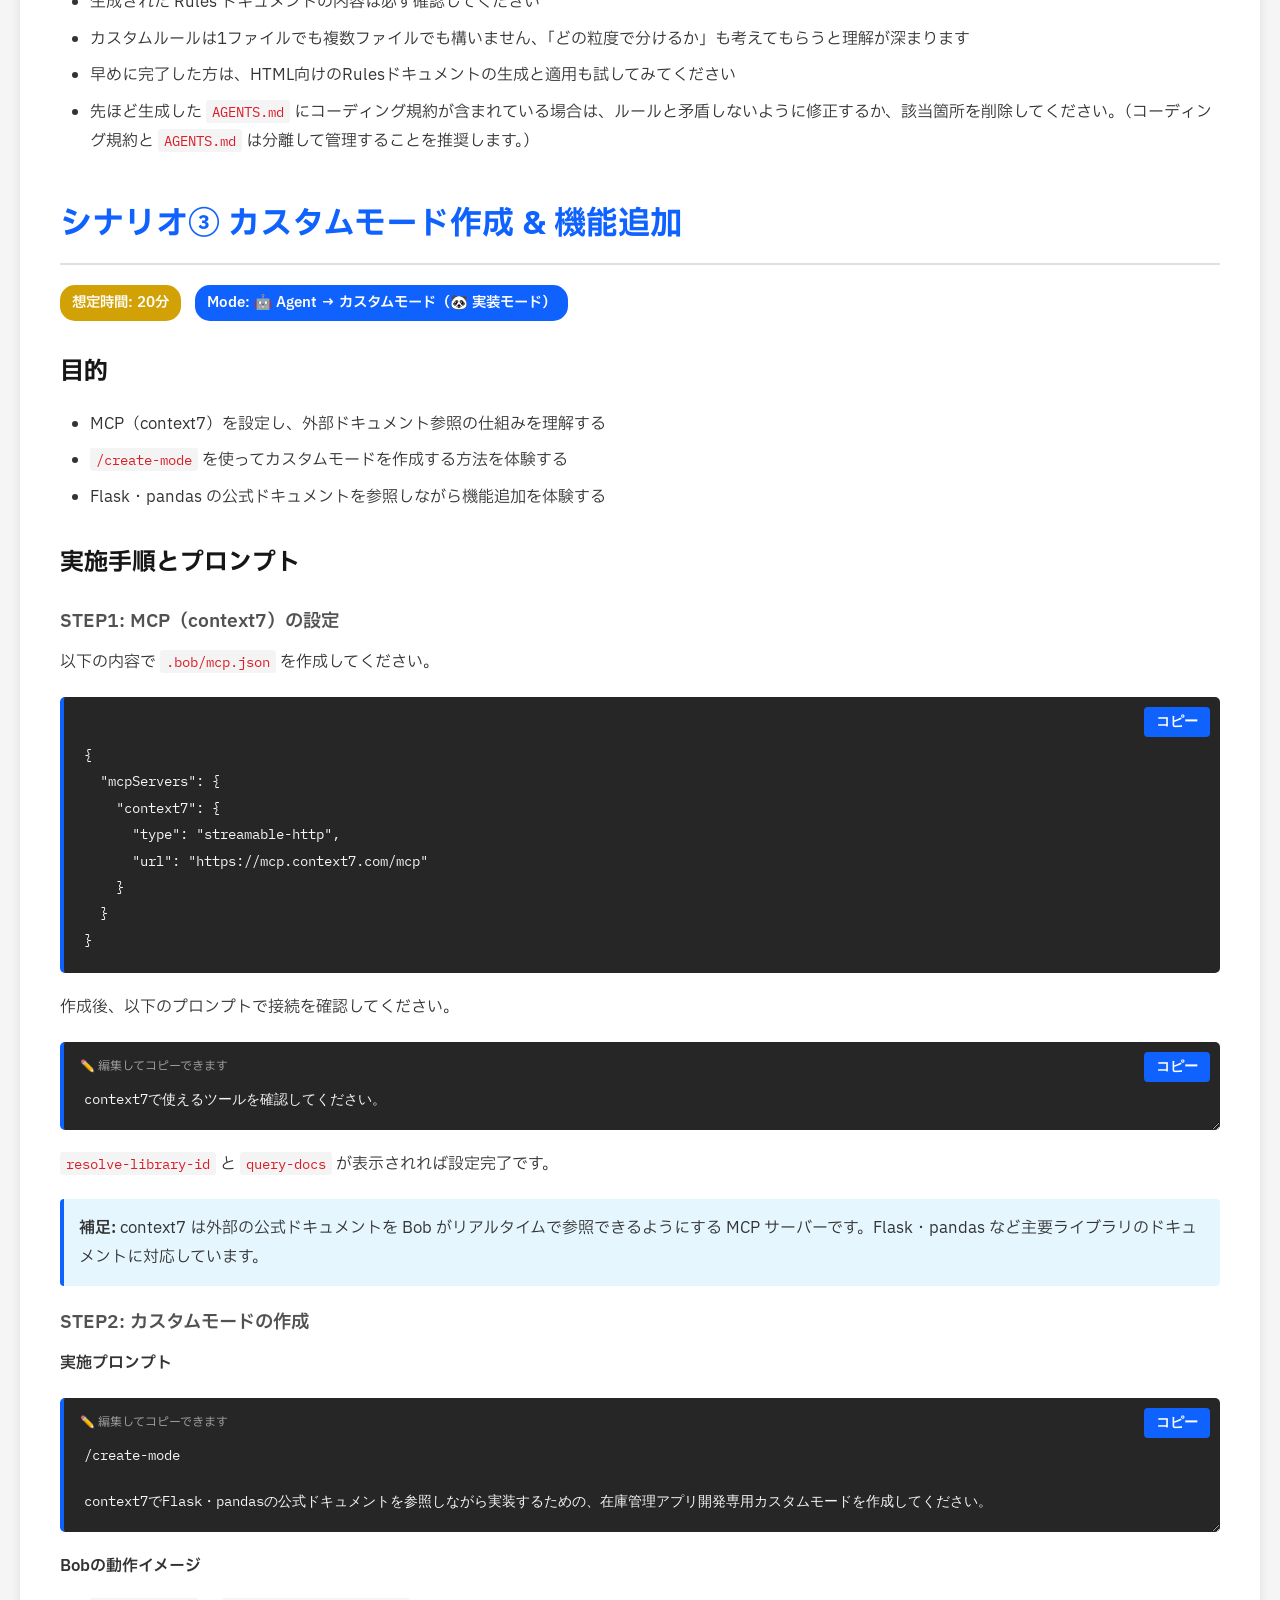
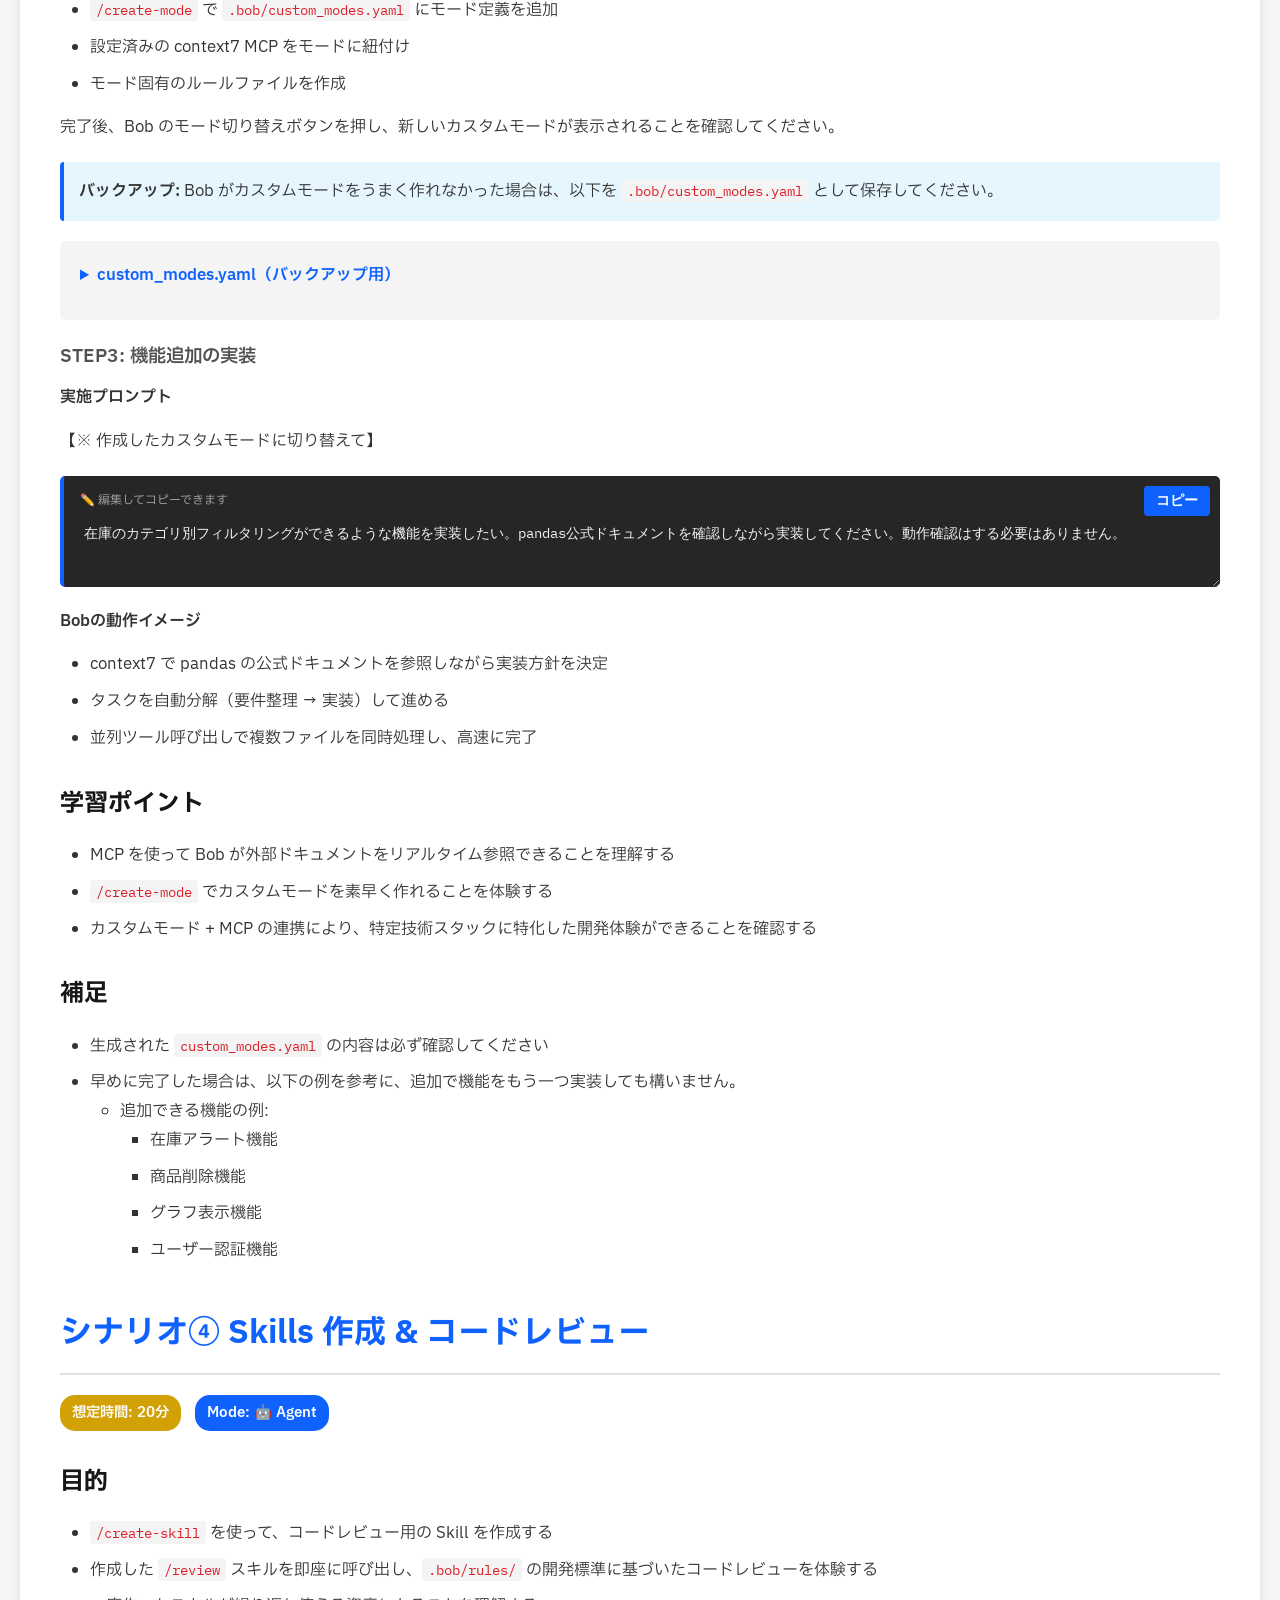
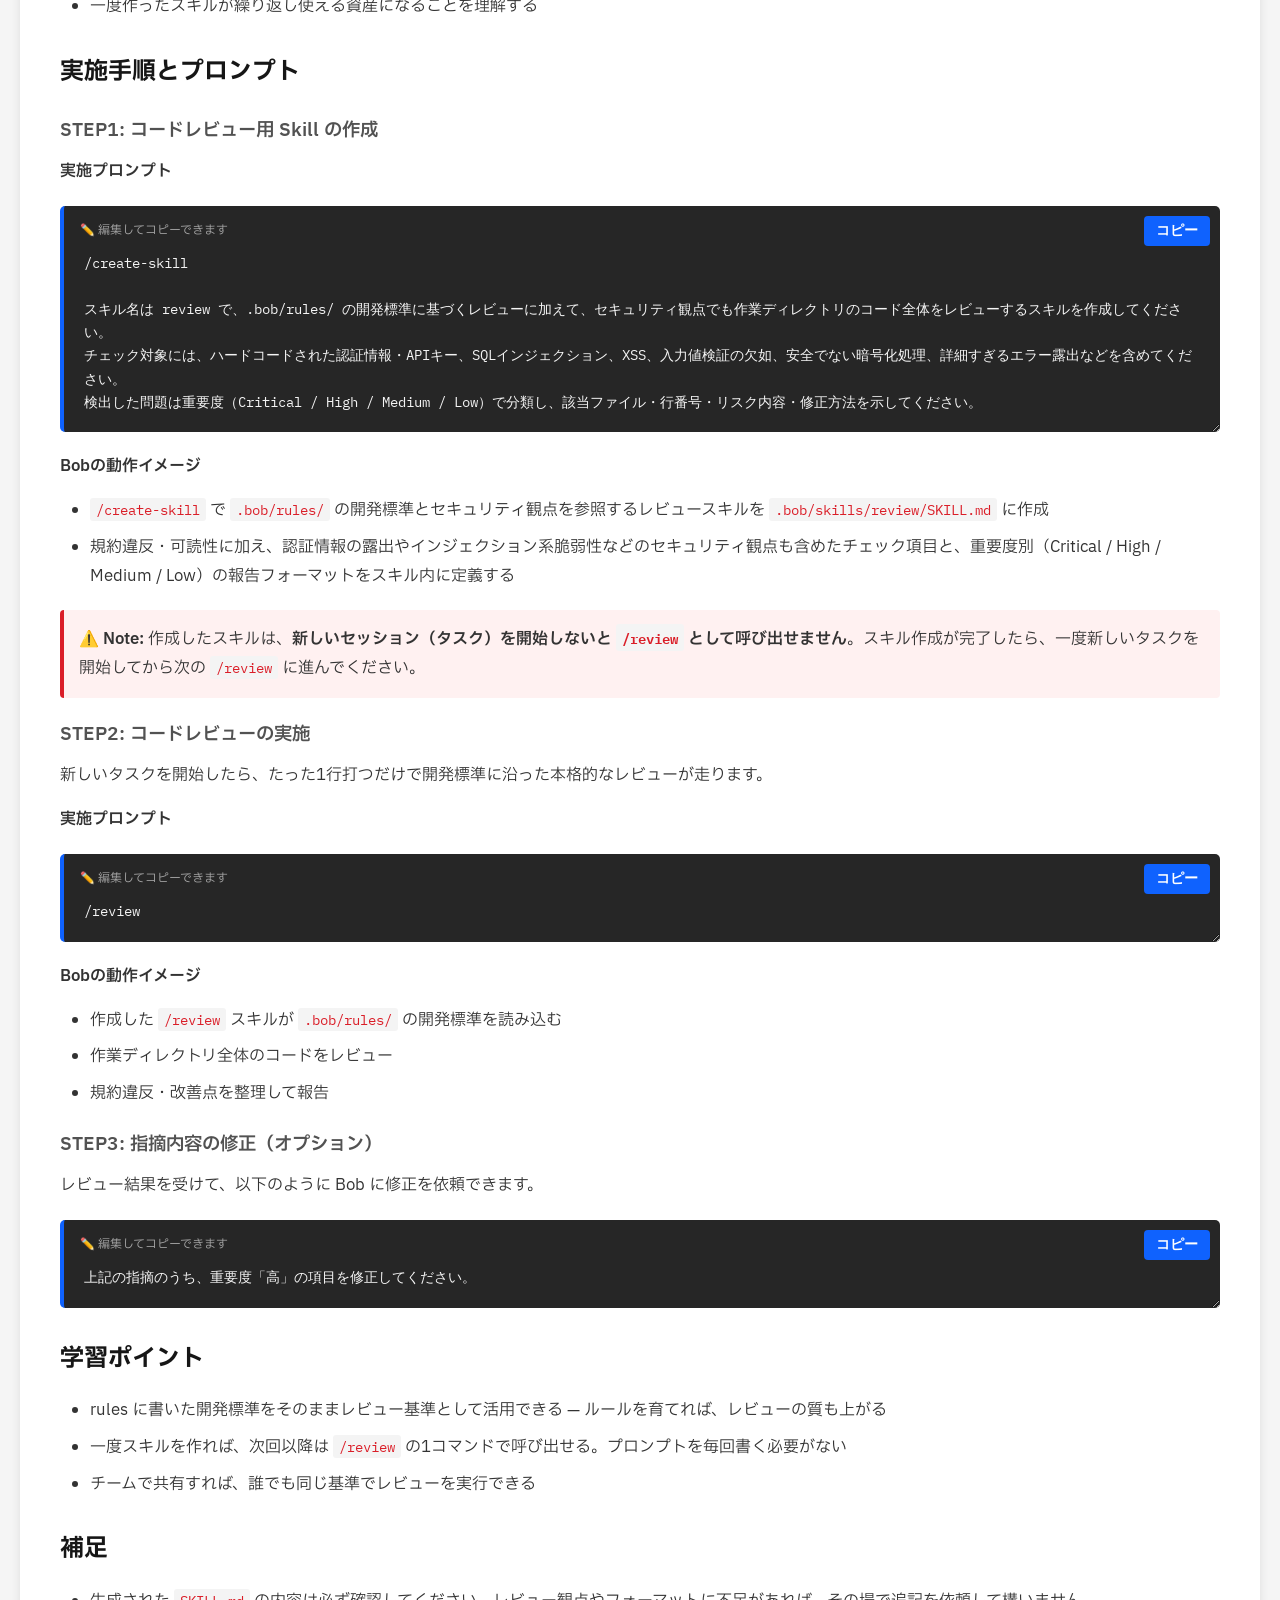
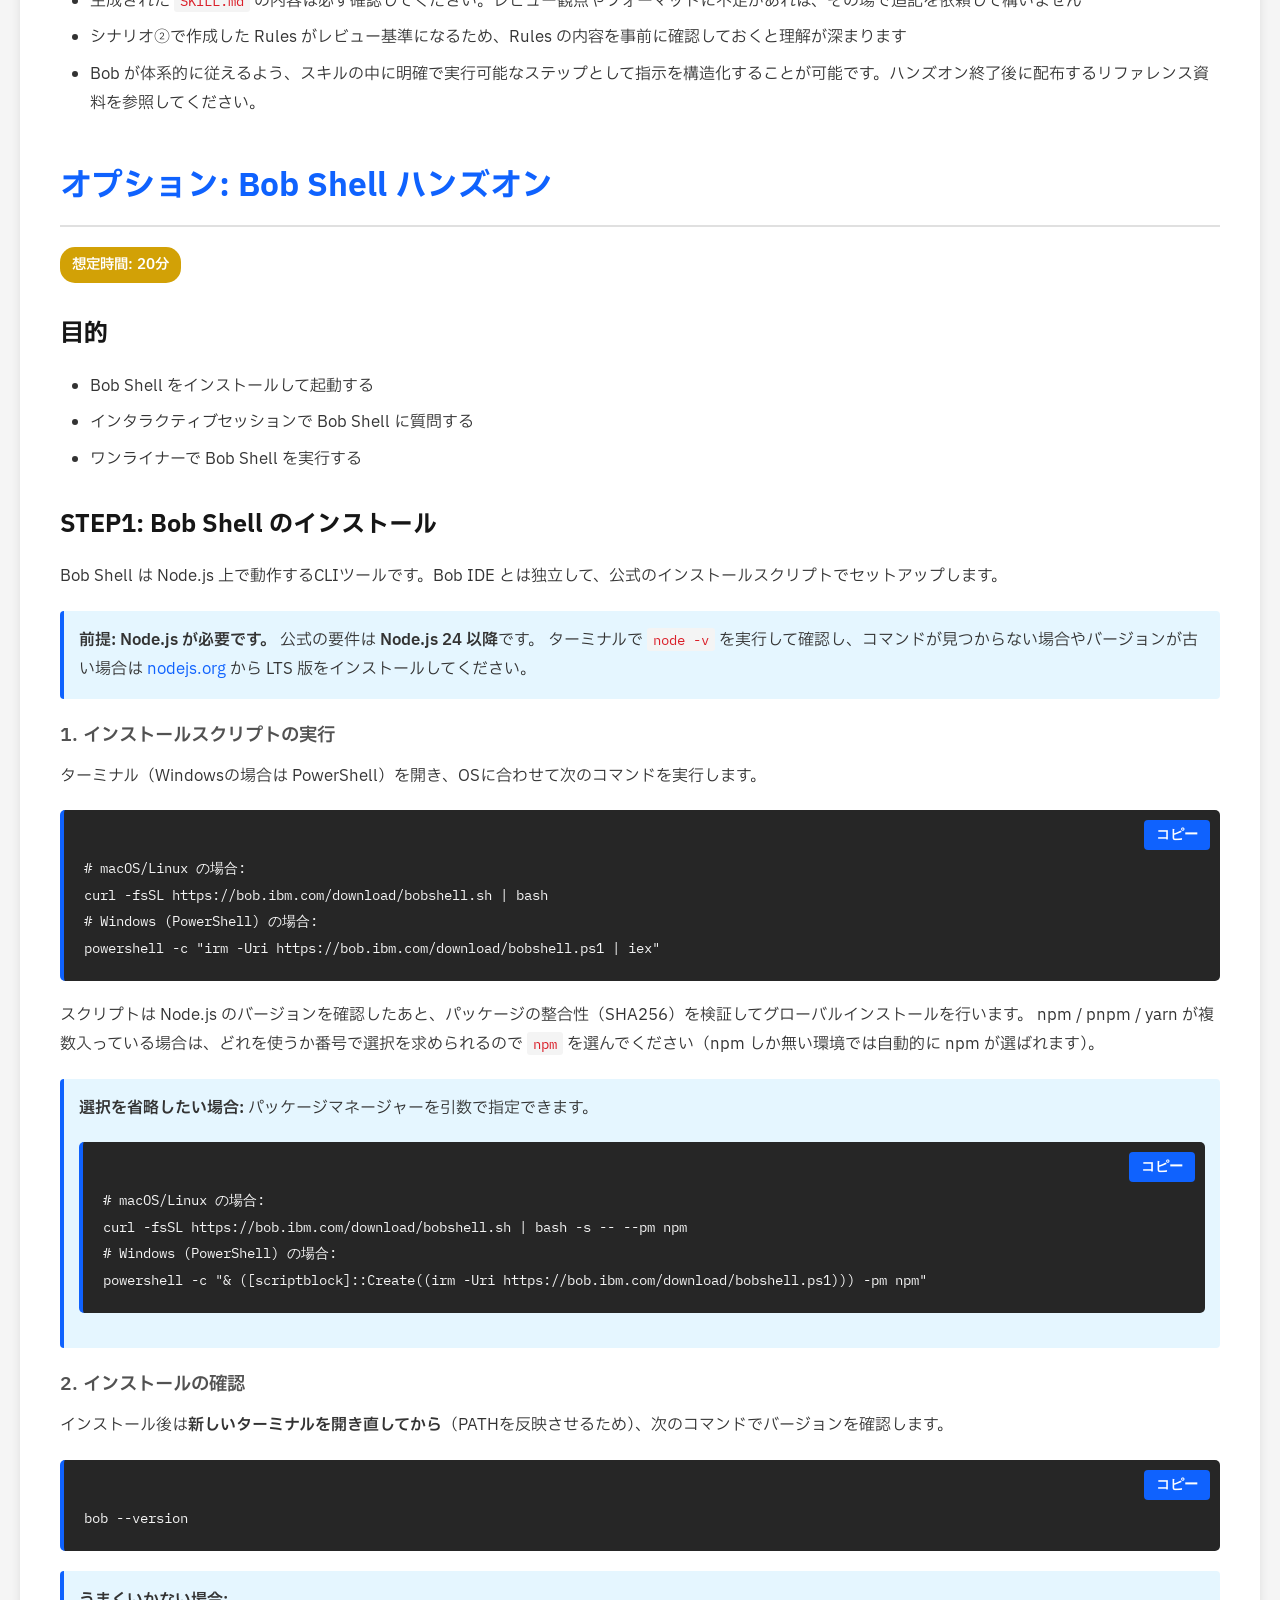
==== commit eab21fc3: "fix bob shell install" ====
--- a/instruction.html
+++ b/instruction.html
@@ -846,7 +846,7 @@
         <h2 id="シナリオ2">シナリオ② コーディング規約から、カスタム・ルール作成と適用</h2>
         
         <p>
-            <span class="badge badge-time">想定時間: 10分</span>
+            <span class="badge badge-time">想定時間: 20分</span>
             <span class="badge badge-mode">Mode: 🤖 Agent</span>
         </p>
         
@@ -1155,16 +1155,54 @@
         
         <h3>STEP1: Bob Shell のインストール</h3>
         
-        <p>Bob IDE のコマンドパレットを開き、Bob Shell をセットアップします。</p>
-        
-        <ol>
-            <li>macOS は <code>Cmd + Shift + P</code>、Windows/Linux は <code>Ctrl + Shift + P</code> を押します。</li>
-            <li>コマンドパレットで <code>run bobshell</code> を検索して実行します。</li>
-            <li>表示された案内に従って Bob Shell をインストールします。</li>
-        </ol>
+        <p>Bob Shell は Node.js 上で動作するCLIツールです。Bob IDE とは独立して、公式のインストールスクリプトでセットアップします。</p>
         
         <div class="note">
-            <strong>前提:</strong> Bob Shell のセットアップには Bob IDE が必要です。初回起動時にライセンス確認やサインインを求められる場合があります。
+            <strong>前提: Node.js が必要です。</strong>
+            公式の要件は <strong>Node.js 24 以降</strong>です。
+            ターミナルで <code>node -v</code> を実行して確認し、コマンドが見つからない場合やバージョンが古い場合は
+            <a href="https://nodejs.org/" target="_blank" rel="noopener">nodejs.org</a> から LTS 版をインストールしてください。
+        </div>
+        
+        <h4>1. インストールスクリプトの実行</h4>
+        
+        <p>ターミナル（Windowsの場合は PowerShell）を開き、OSに合わせて次のコマンドを実行します。</p>
+        
+        <pre><code># macOS/Linux の場合:
+curl -fsSL https://bob.ibm.com/download/bobshell.sh | bash
+# Windows (PowerShell) の場合:
+powershell -c "irm -Uri https://bob.ibm.com/download/bobshell.ps1 | iex"</code></pre>
+        
+        <p>
+            スクリプトは Node.js のバージョンを確認したあと、パッケージの整合性（SHA256）を検証してグローバルインストールを行います。
+            npm / pnpm / yarn が複数入っている場合は、どれを使うか番号で選択を求められるので <code>npm</code> を選んでください（npm しか無い環境では自動的に npm が選ばれます）。
+        </p>
+        
+        <div class="note">
+            <strong>選択を省略したい場合:</strong> パッケージマネージャーを引数で指定できます。
+            <pre><code># macOS/Linux の場合:
+curl -fsSL https://bob.ibm.com/download/bobshell.sh | bash -s -- --pm npm
+# Windows (PowerShell) の場合:
+powershell -c "& ([scriptblock]::Create((irm -Uri https://bob.ibm.com/download/bobshell.ps1))) -pm npm"</code></pre>
+        </div>
+        
+        <h4>2. インストールの確認</h4>
+        
+        <p>インストール後は<strong>新しいターミナルを開き直してから</strong>（PATHを反映させるため）、次のコマンドでバージョンを確認します。</p>
+        
+        <pre><code>bob --version</code></pre>
+        
+        <div class="note">
+            <strong>うまくいかない場合:</strong>
+            <ul>
+                <li><code>command not found: bob</code> / <code>bob は認識されません</code> と出る場合は、ターミナルを開き直してください。それでも解決しない場合は、npm のグローバルインストール先（<code>npm prefix -g</code> で表示されるパスの <code>bin</code> 配下。Windows はそのパス直下）がPATHに含まれているか確認してください。</li>
+                <li>PowerShell で <code>このシステムではスクリプトの実行が無効になっているため...</code> と表示される場合は、このページ前半の「PowerShellでエラーが出る場合」と同じく、同じターミナルで <code>Set-ExecutionPolicy -Scope Process -ExecutionPolicy Bypass</code> を実行してから再度お試しください。</li>
+            </ul>
+        </div>
+        
+        <div class="note">
+            <strong>補足:</strong> Bob IDE の設定によっては、Bob IDE 側から Bob Shell が自動インストールされる場合があります。
+            その場合もインストールされる中身は上記スクリプトと同じものです。すでに <code>bob --version</code> が通る場合は、このSTEPは飛ばして構いません。
         </div>
         
         <h3>STEP2: Bob Shell の起動</h3>
@@ -1172,6 +1210,12 @@
         <p>ターミナルを開き、プロジェクトディレクトリで次のコマンドを実行します。</p>
         
         <pre><code>bob</code></pre>
+        
+        <p>引数なしの <code>bob</code> はインタラクティブセッション（ターミナルUI）を起動します。<code>bob chat</code> と明示しても同じです。</p>
+        
+        <div class="note">
+            <strong>初回起動時:</strong> IBMのライセンス条項への同意と、ブラウザでのサインイン（IBMid / SSO）を求められる場合があります。画面の案内に従って進めてください。
+        </div>
         
         <p>Bob Shell が起動したら、インタラクティブセッションで次の質問を入力します。</p>
         
@@ -1195,17 +1239,17 @@
         
         <p>取得したAPI keyを環境変数に設定します。以下はmacOS/Linuxの例です。</p>
         
-        <pre><code>export BOBSHELL_API_KEY="取得したAPI key"</code></pre>
+        <pre><code>export BOB_API_KEY="取得したAPI key"</code></pre>
         
         <p>Windows PowerShellの場合は、次のように設定します。</p>
         
-        <pre><code>$env:BOBSHELL_API_KEY="取得したAPI key"</code></pre>
+        <pre><code>$env:BOB_API_KEY="取得したAPI key"</code></pre>
         
         <p>環境変数に設定したAPI keyを使い、非インタラクティブセッションでシナリオ④で作成した <code>/review</code> スキルを実行します。あらかじめシナリオ④で <code>/review</code> スキルを作成しておいてください。</p>
 
         <pre><code>bob --prompt "/review"</code></pre>
 
-        <p>このコマンドはインタラクティブセッションを開始せず、1回のプロンプトを処理して終了します。<code>.bob/rules/</code> の開発標準とセキュリティ観点に基づくコードレビューが、ブラウザを開かずに実行されます。CI/CDのパイプラインに組み込めば、コミットやプルリクエストのたびに自動でレビューを走らせる、といった運用も可能です。CI/CDでは、<code>BOBSHELL_API_KEY</code>をCI/CDのシークレットとして登録し、ログに出力しないでください。</p>
+        <p>このコマンドはインタラクティブセッションを開始せず、1回のプロンプトを処理して終了します。<code>.bob/rules/</code> の開発標準とセキュリティ観点に基づくコードレビューが、ブラウザを開かずに実行されます。CI/CDのパイプラインに組み込めば、コミットやプルリクエストのたびに自動でレビューを走らせる、といった運用も可能です。CI/CDでは、<code>BOB_API_KEY</code>をCI/CDのシークレットとして登録し、ログに出力しないでください。</p>
         
         <h2 id="トラブルシューティング">トラブルシューティング</h2>
         
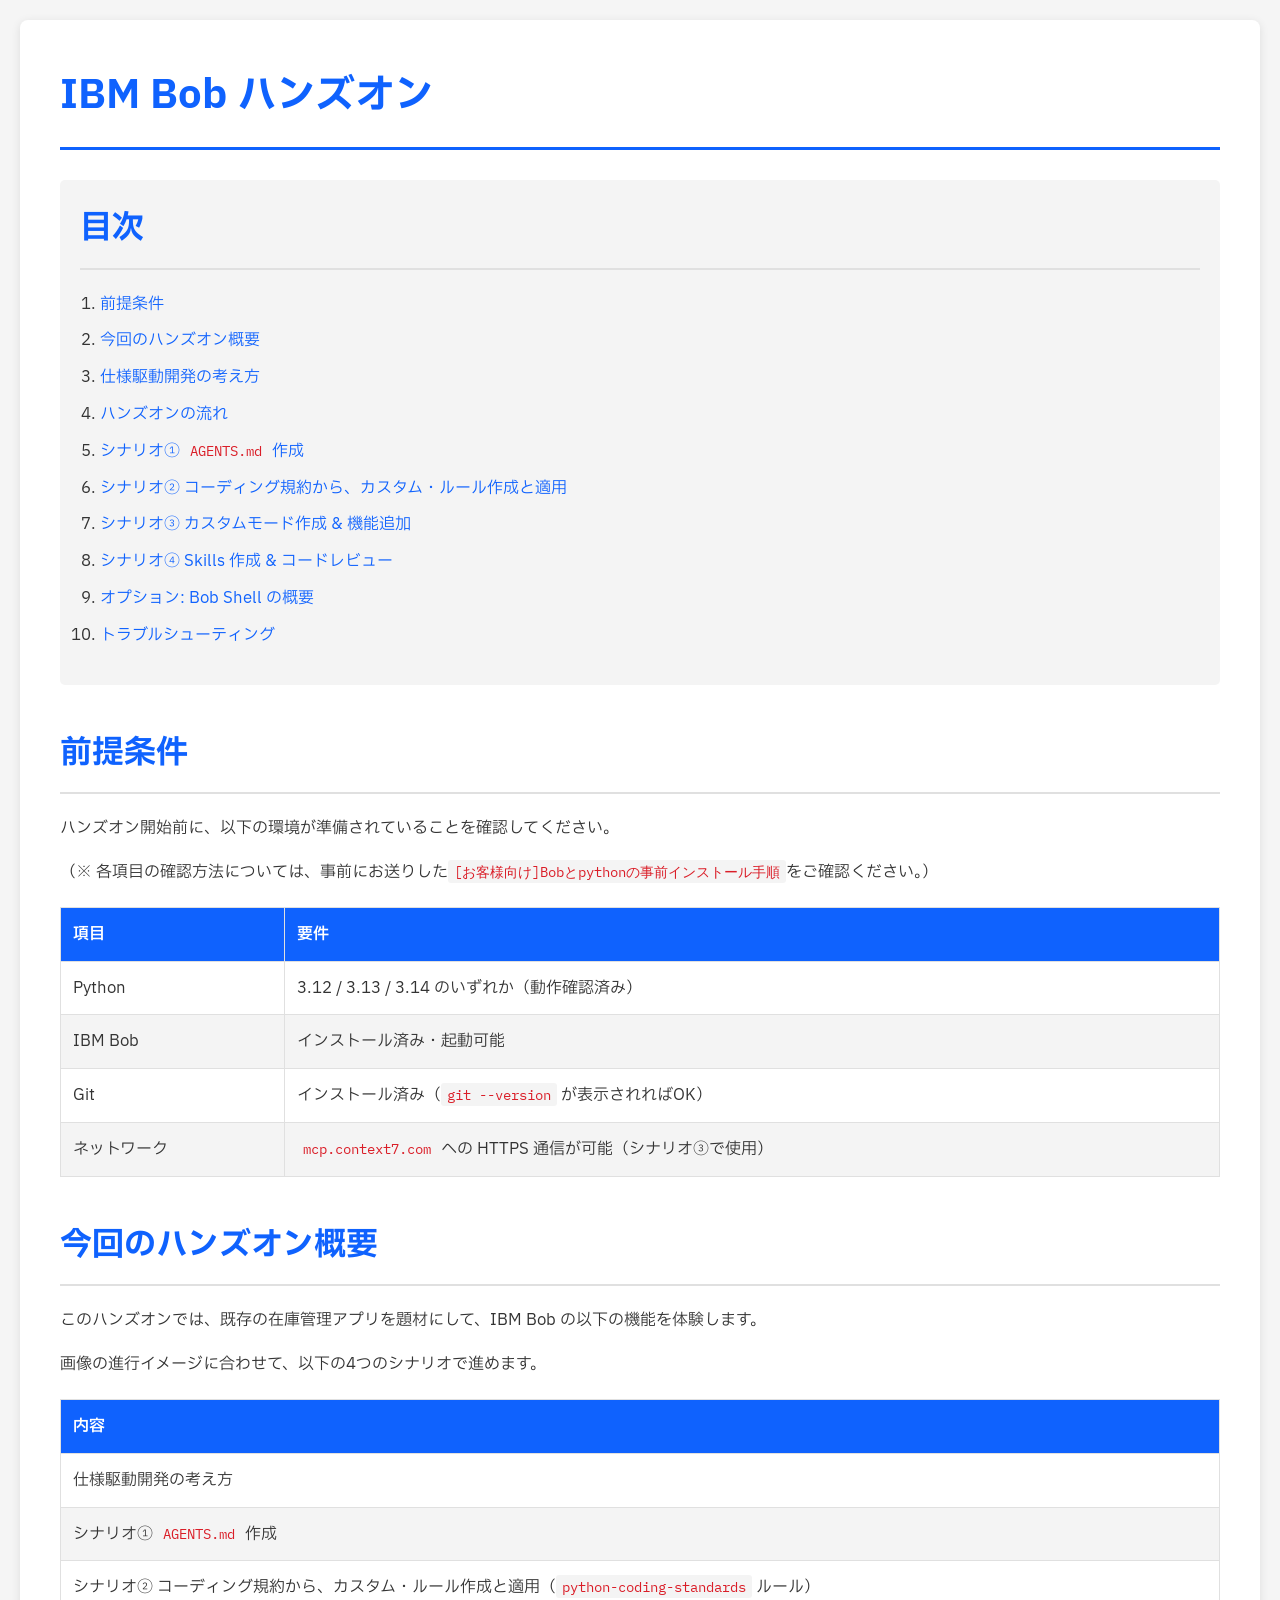
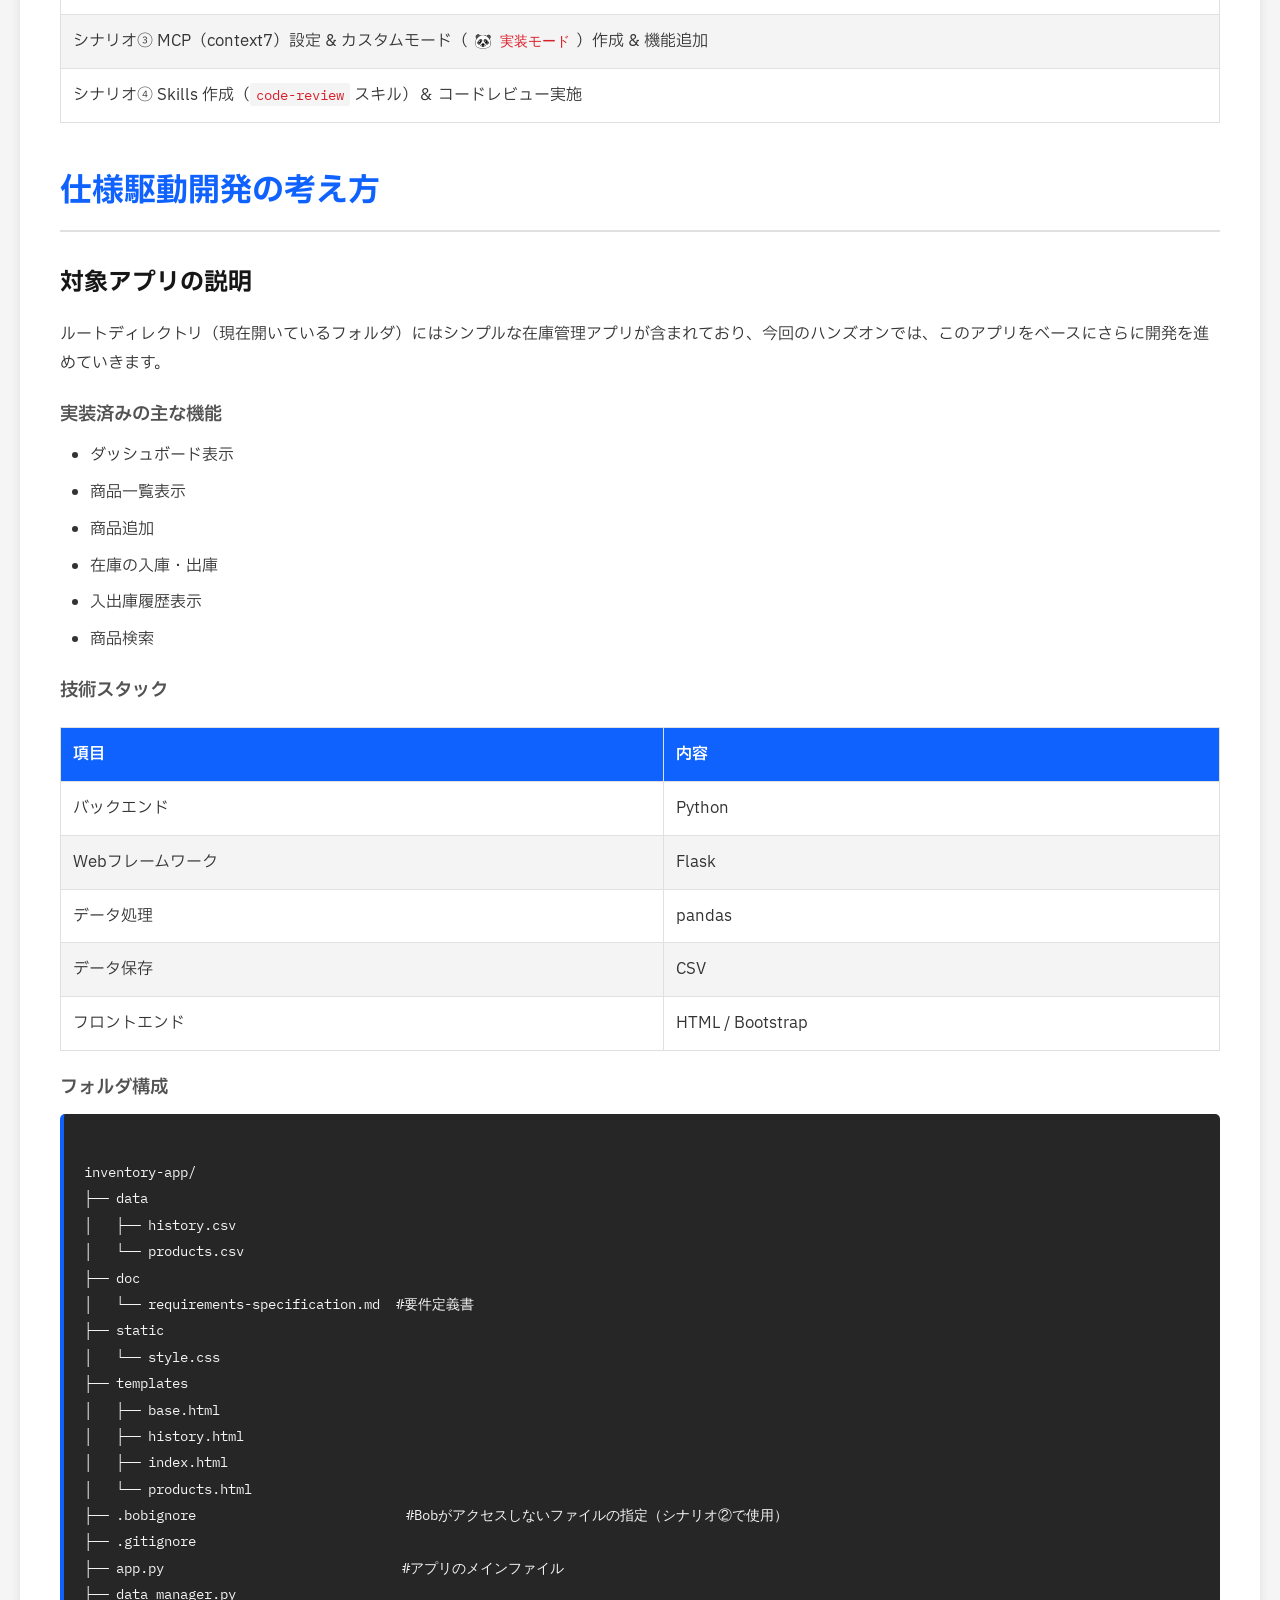
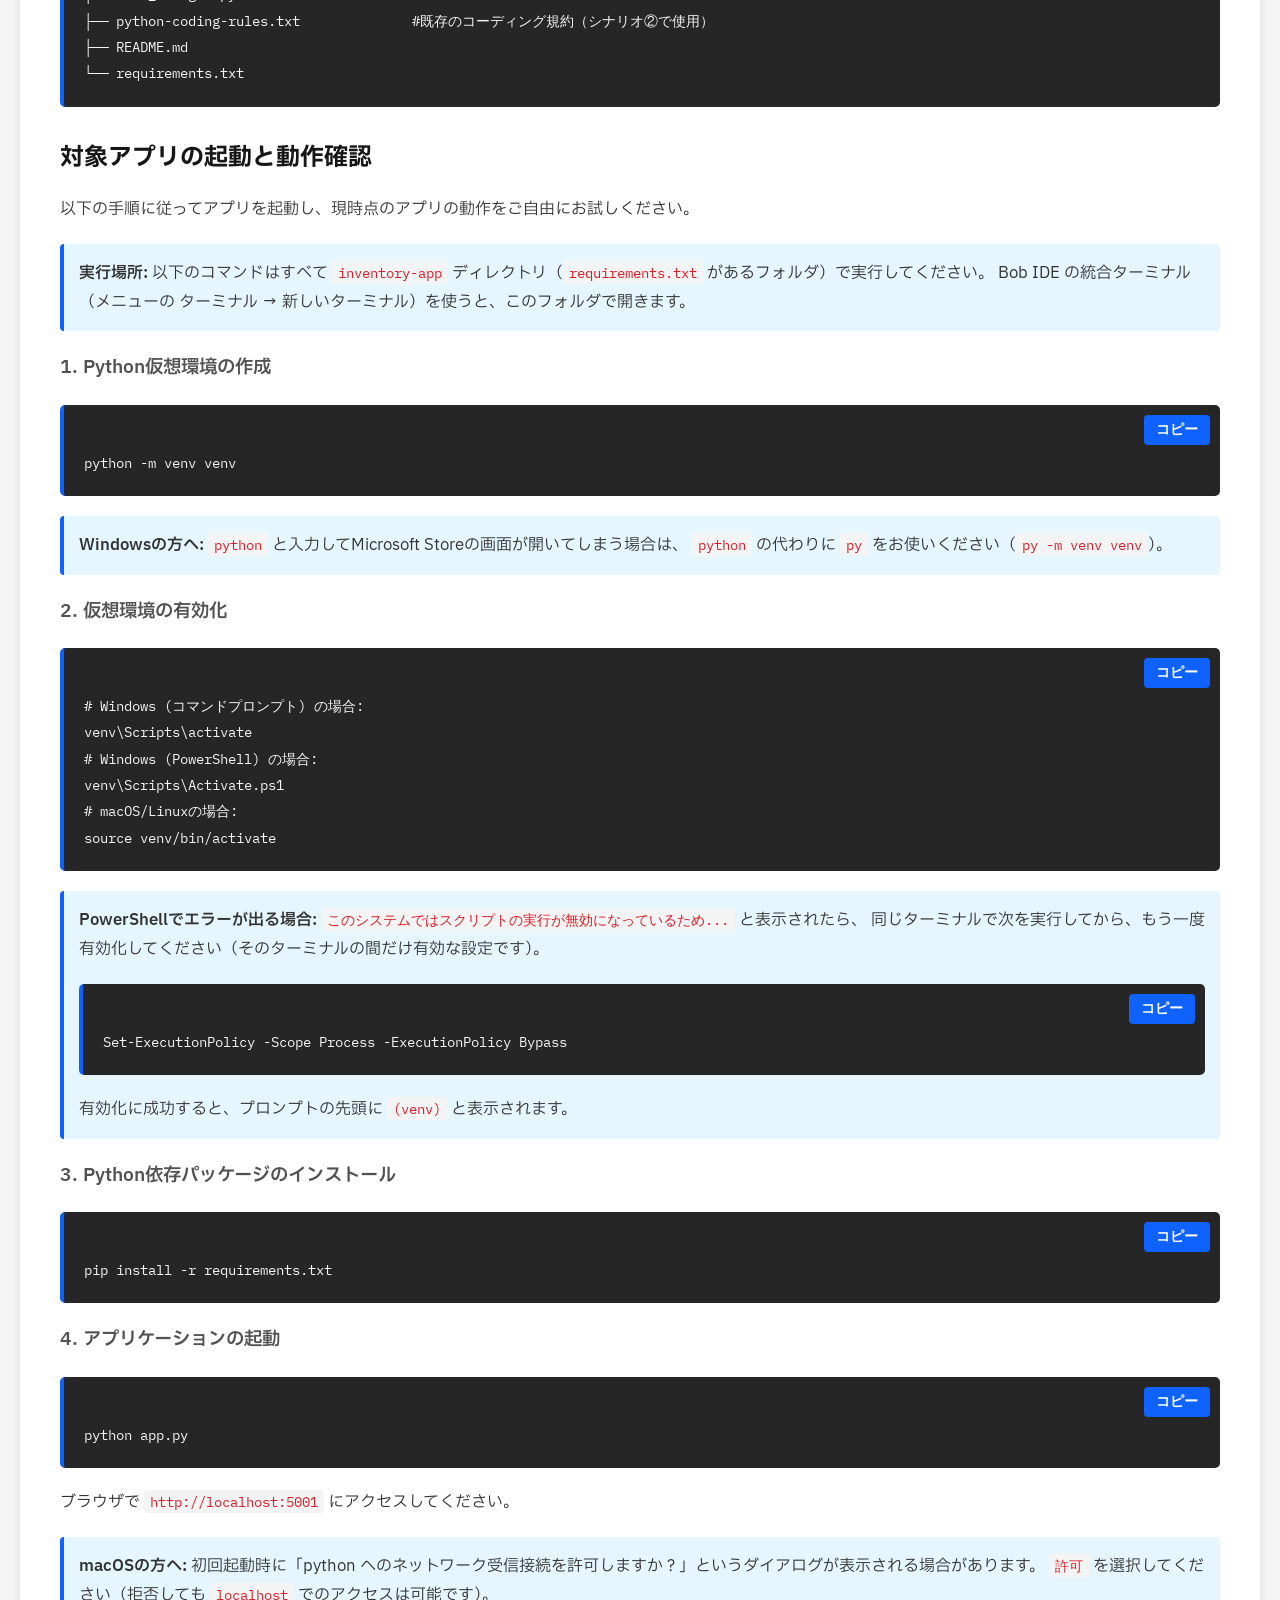
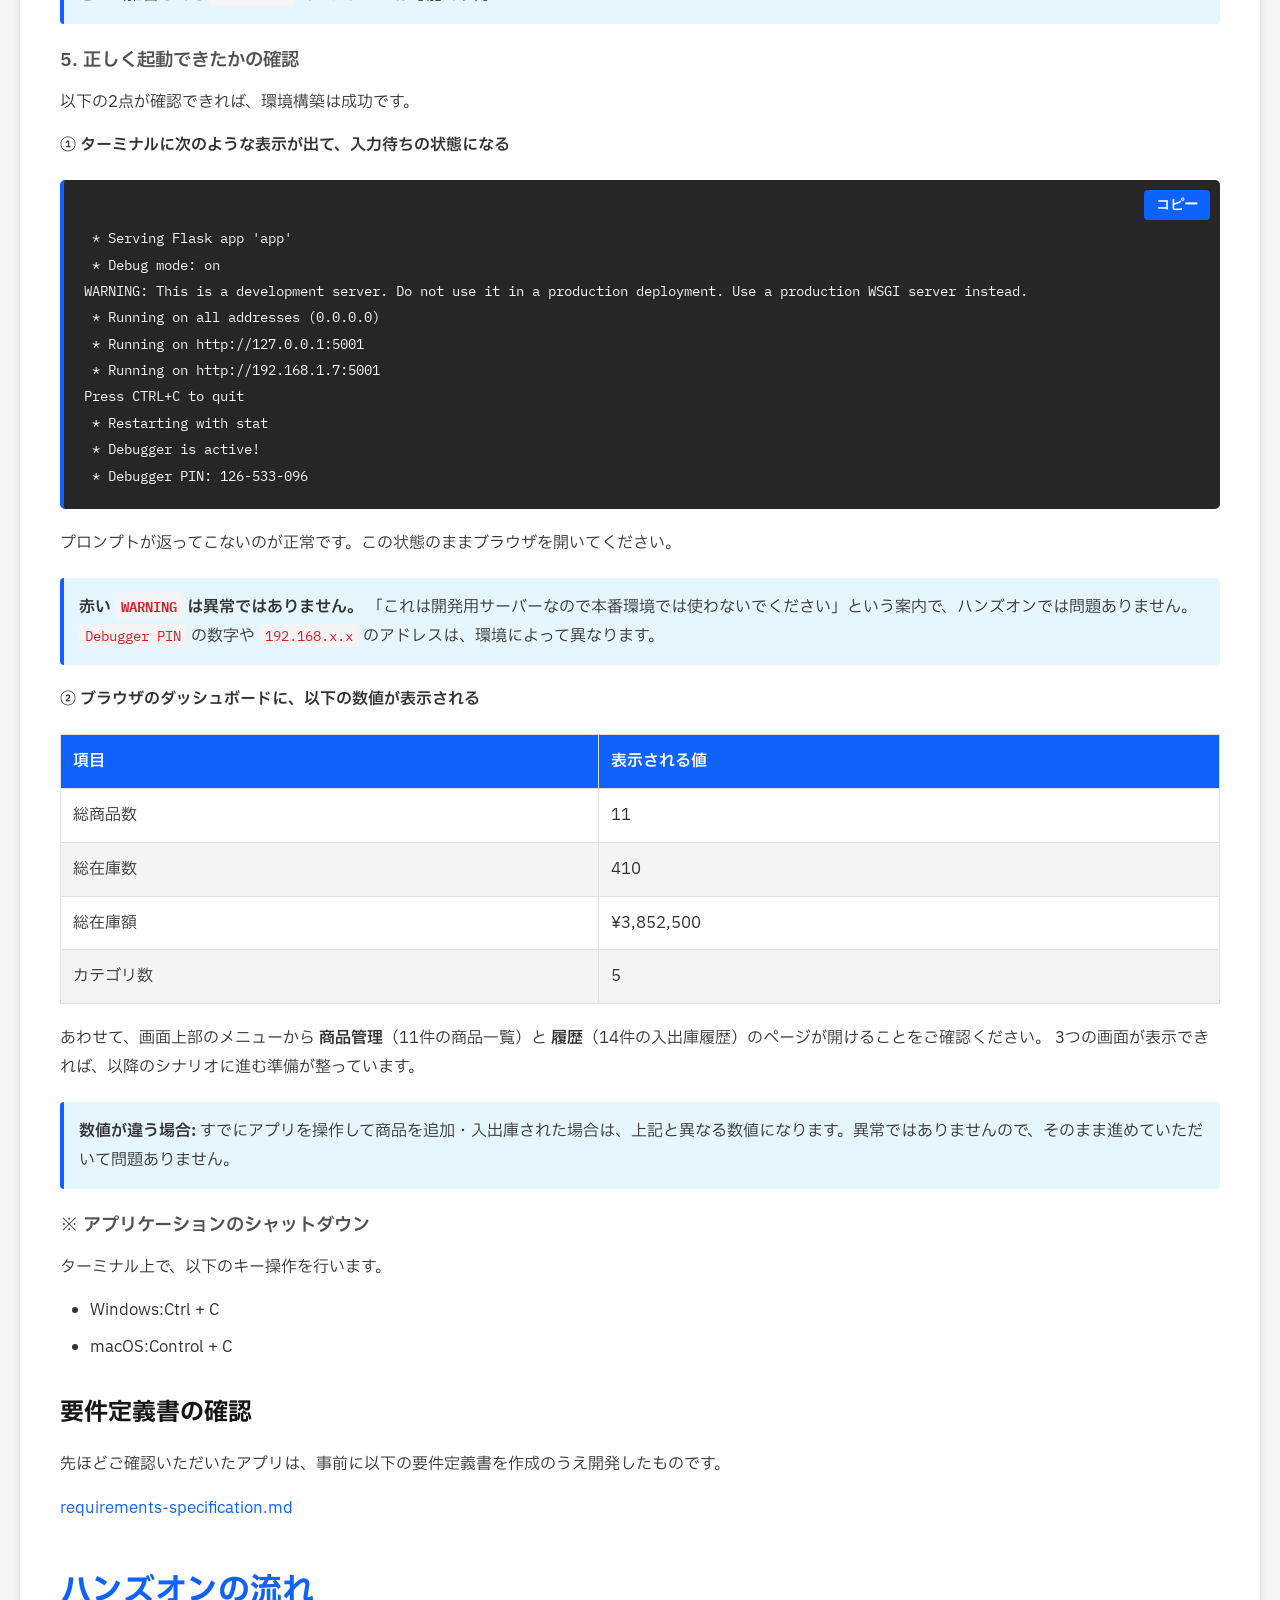
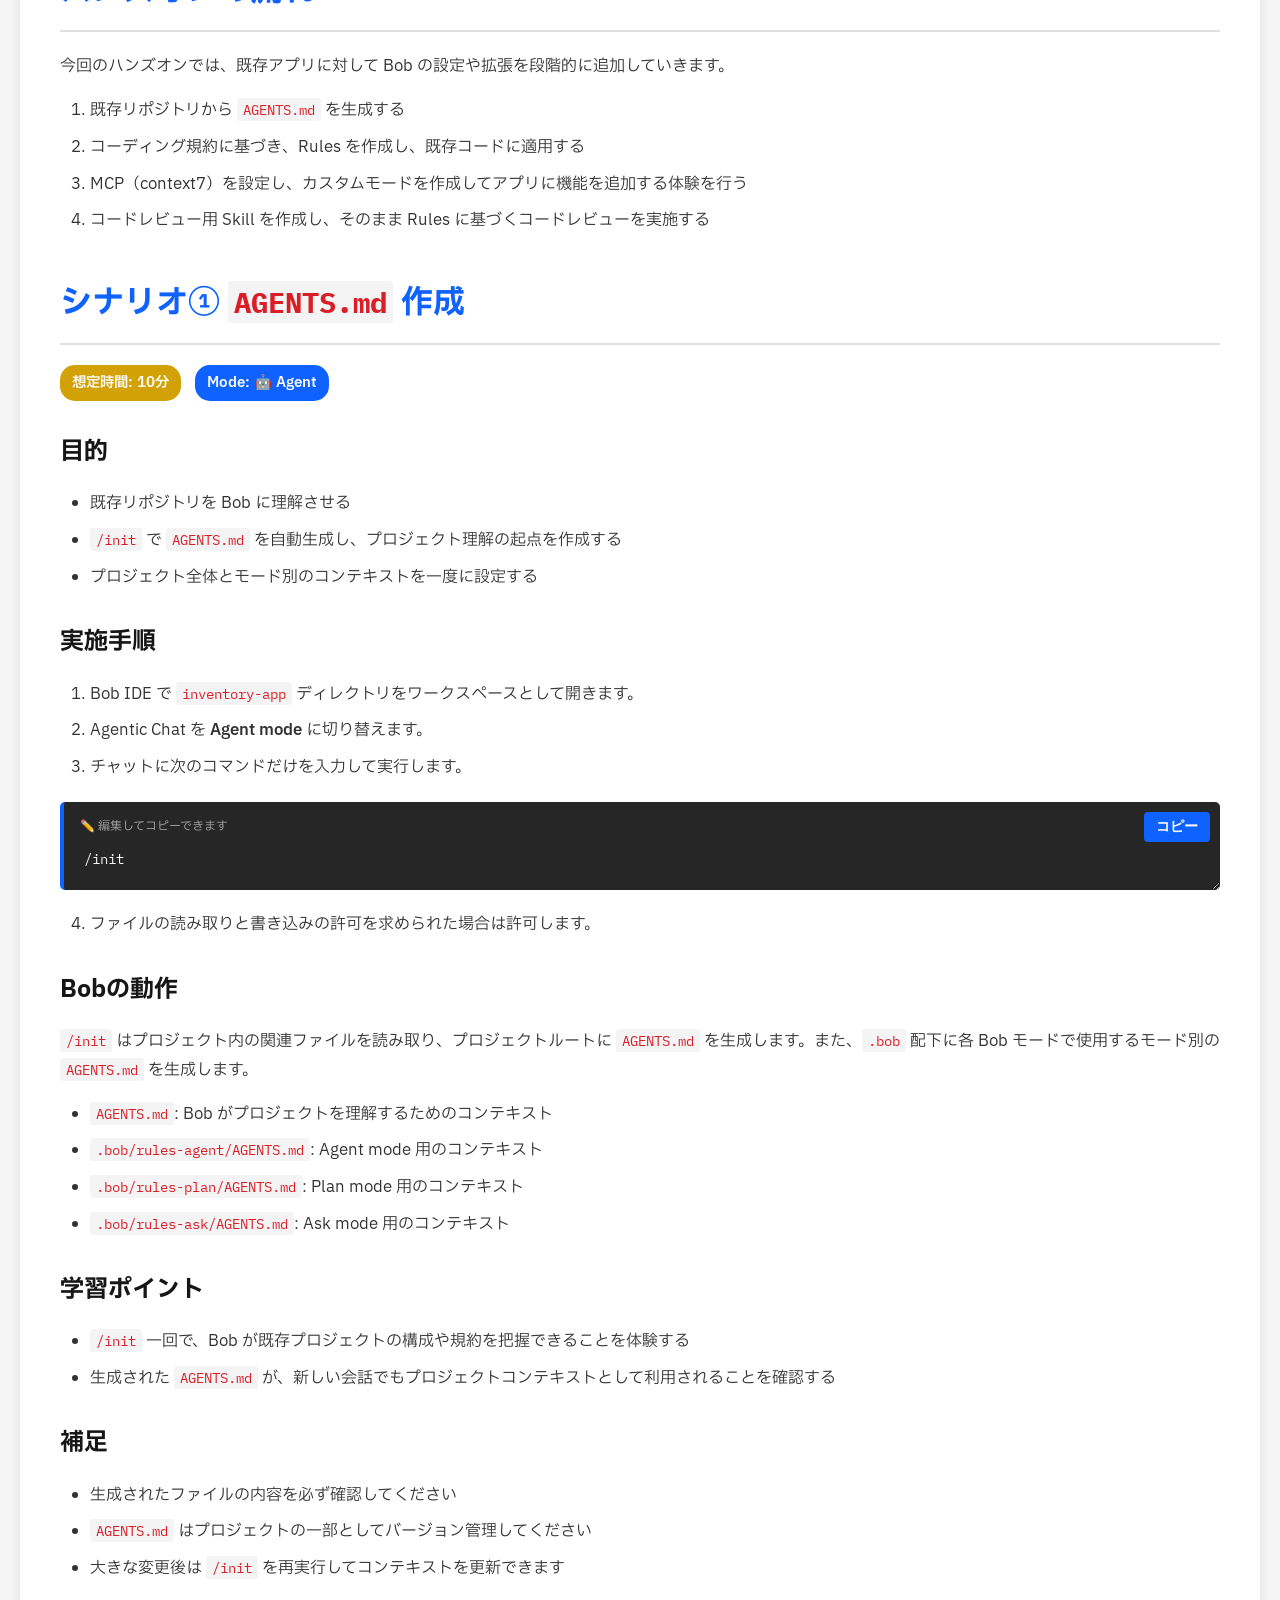
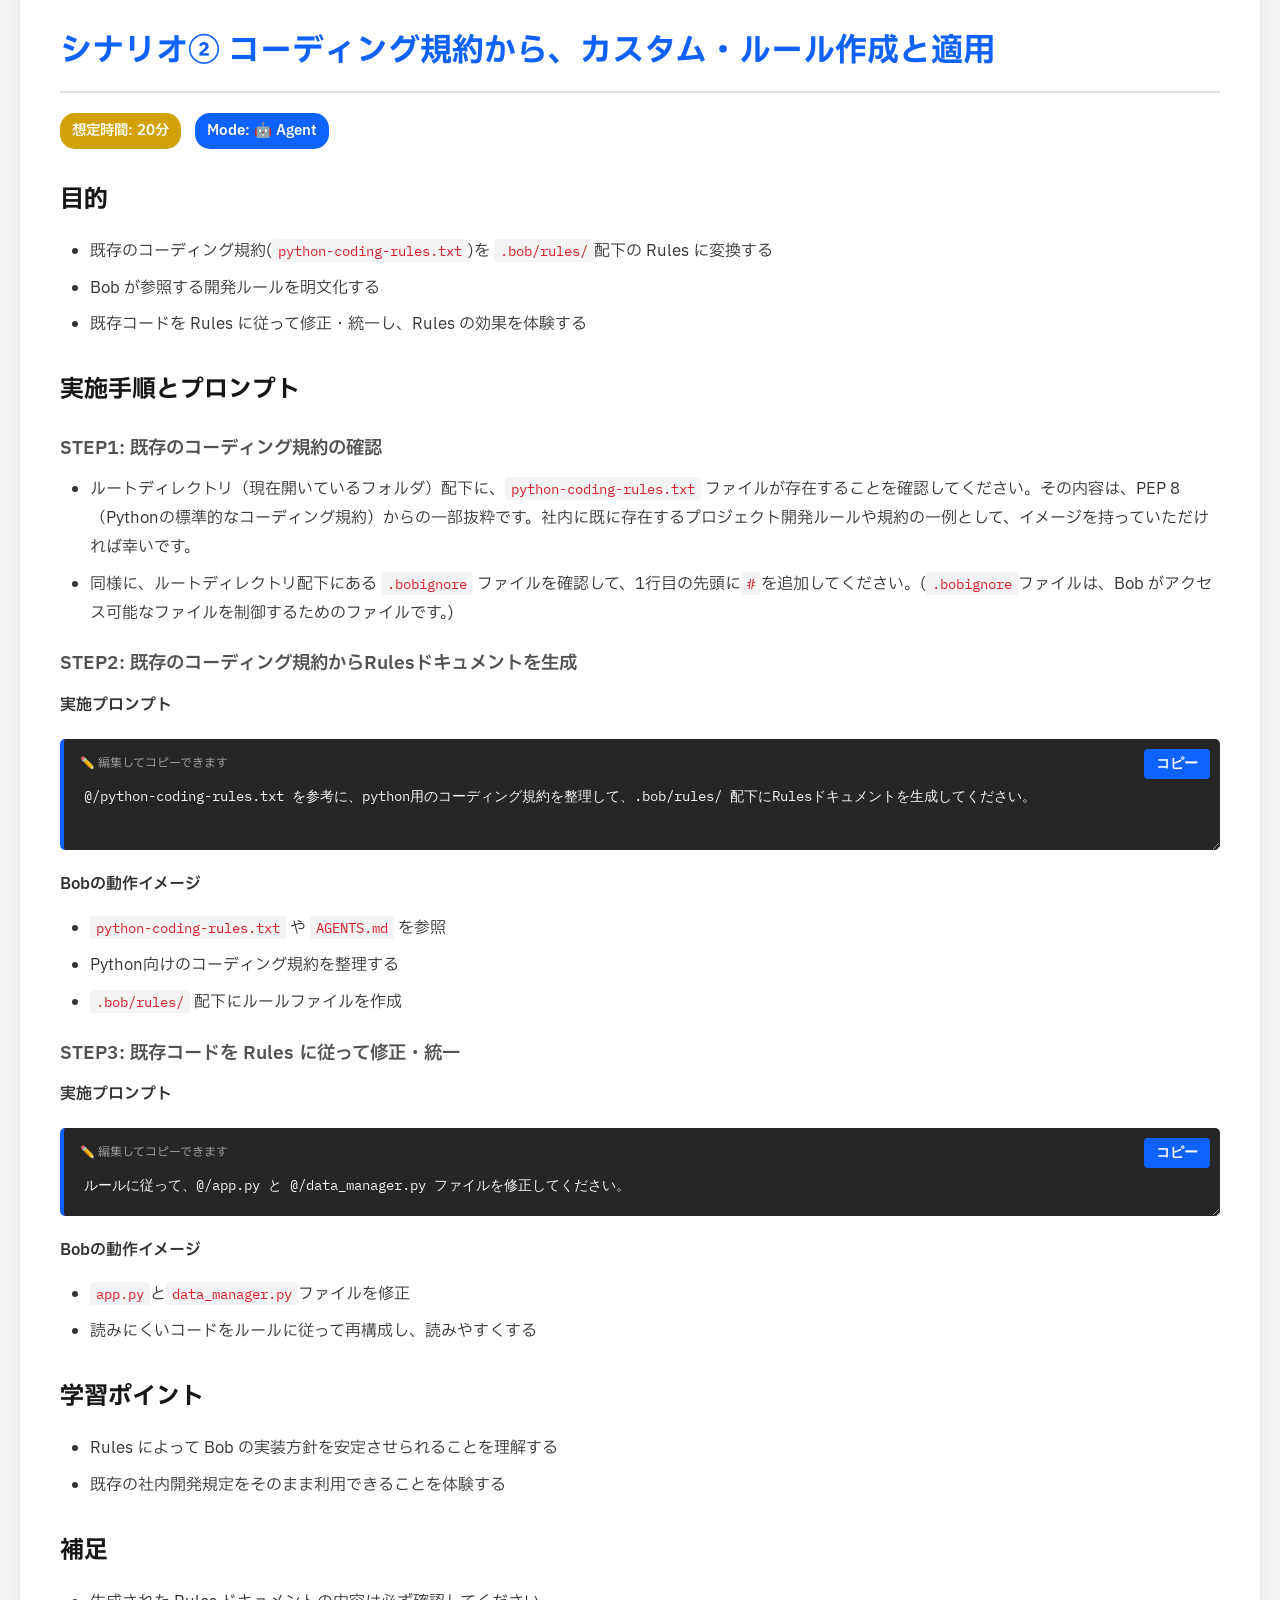
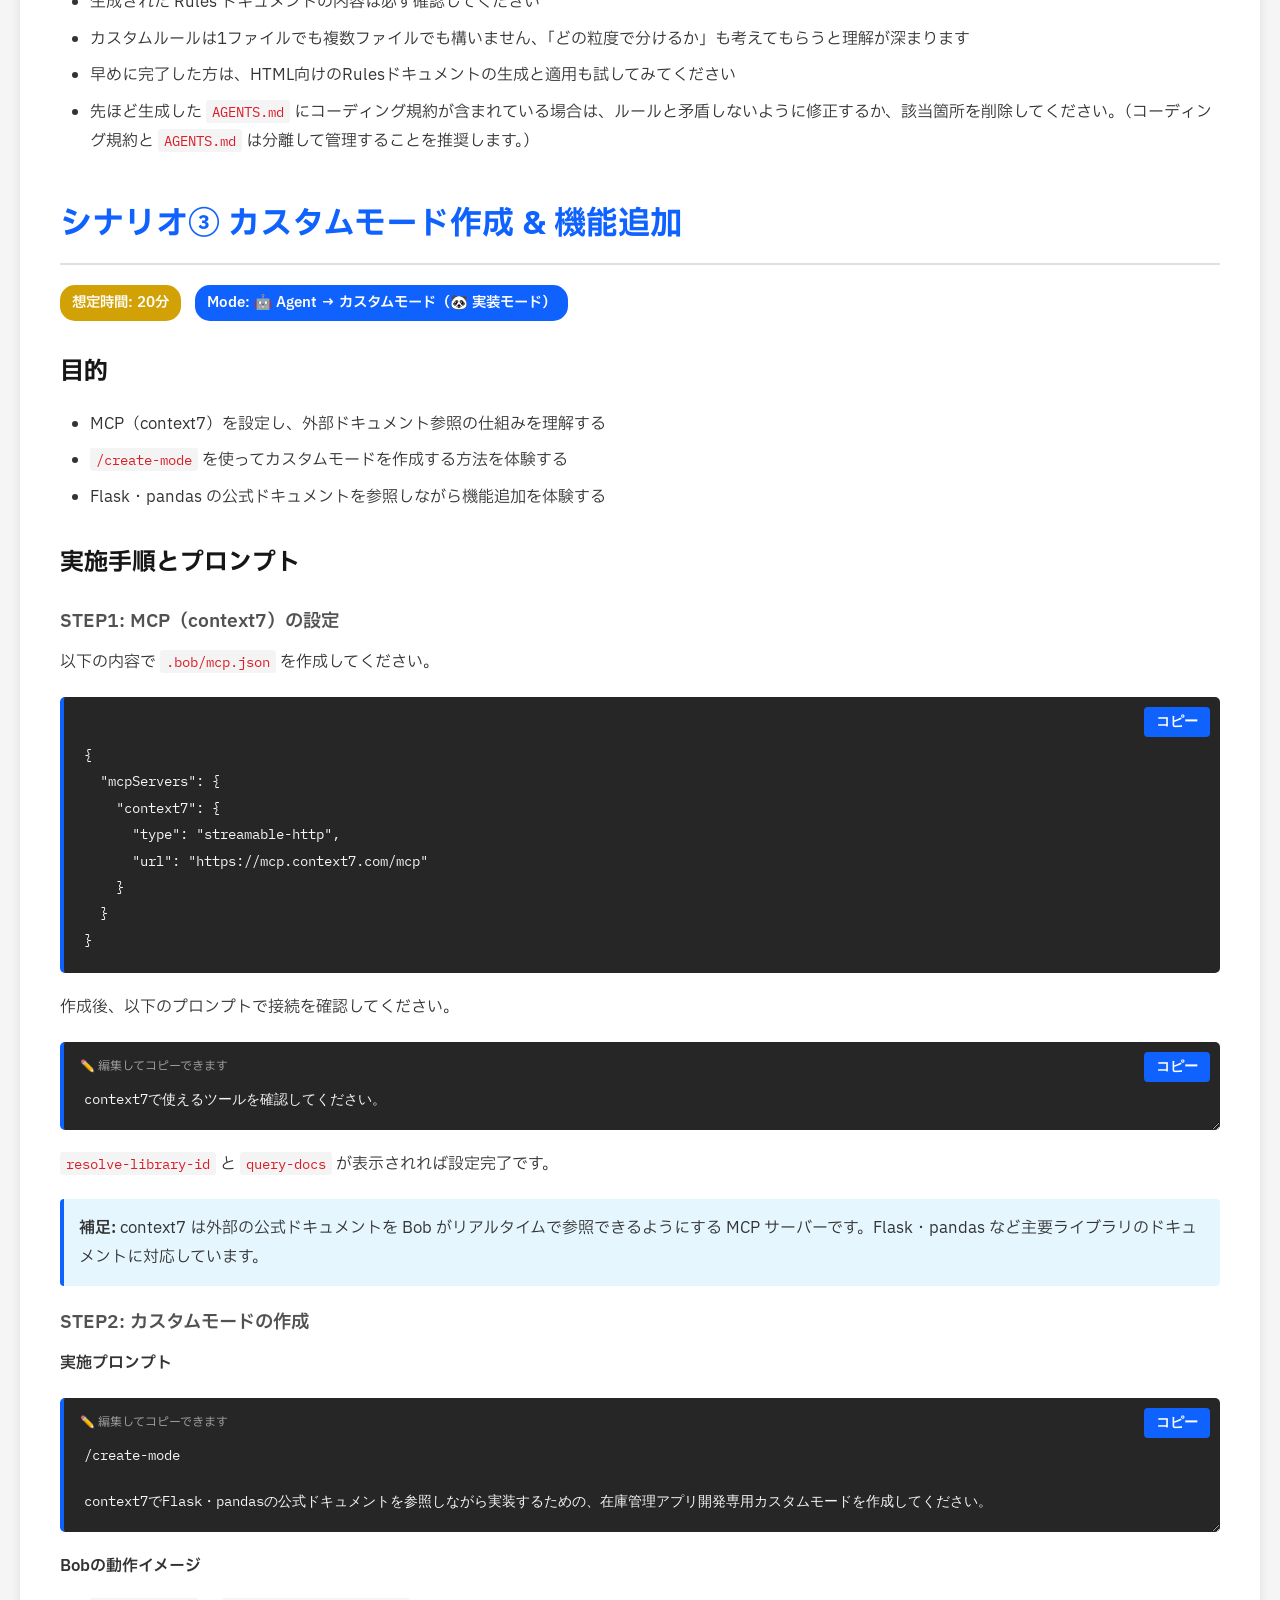
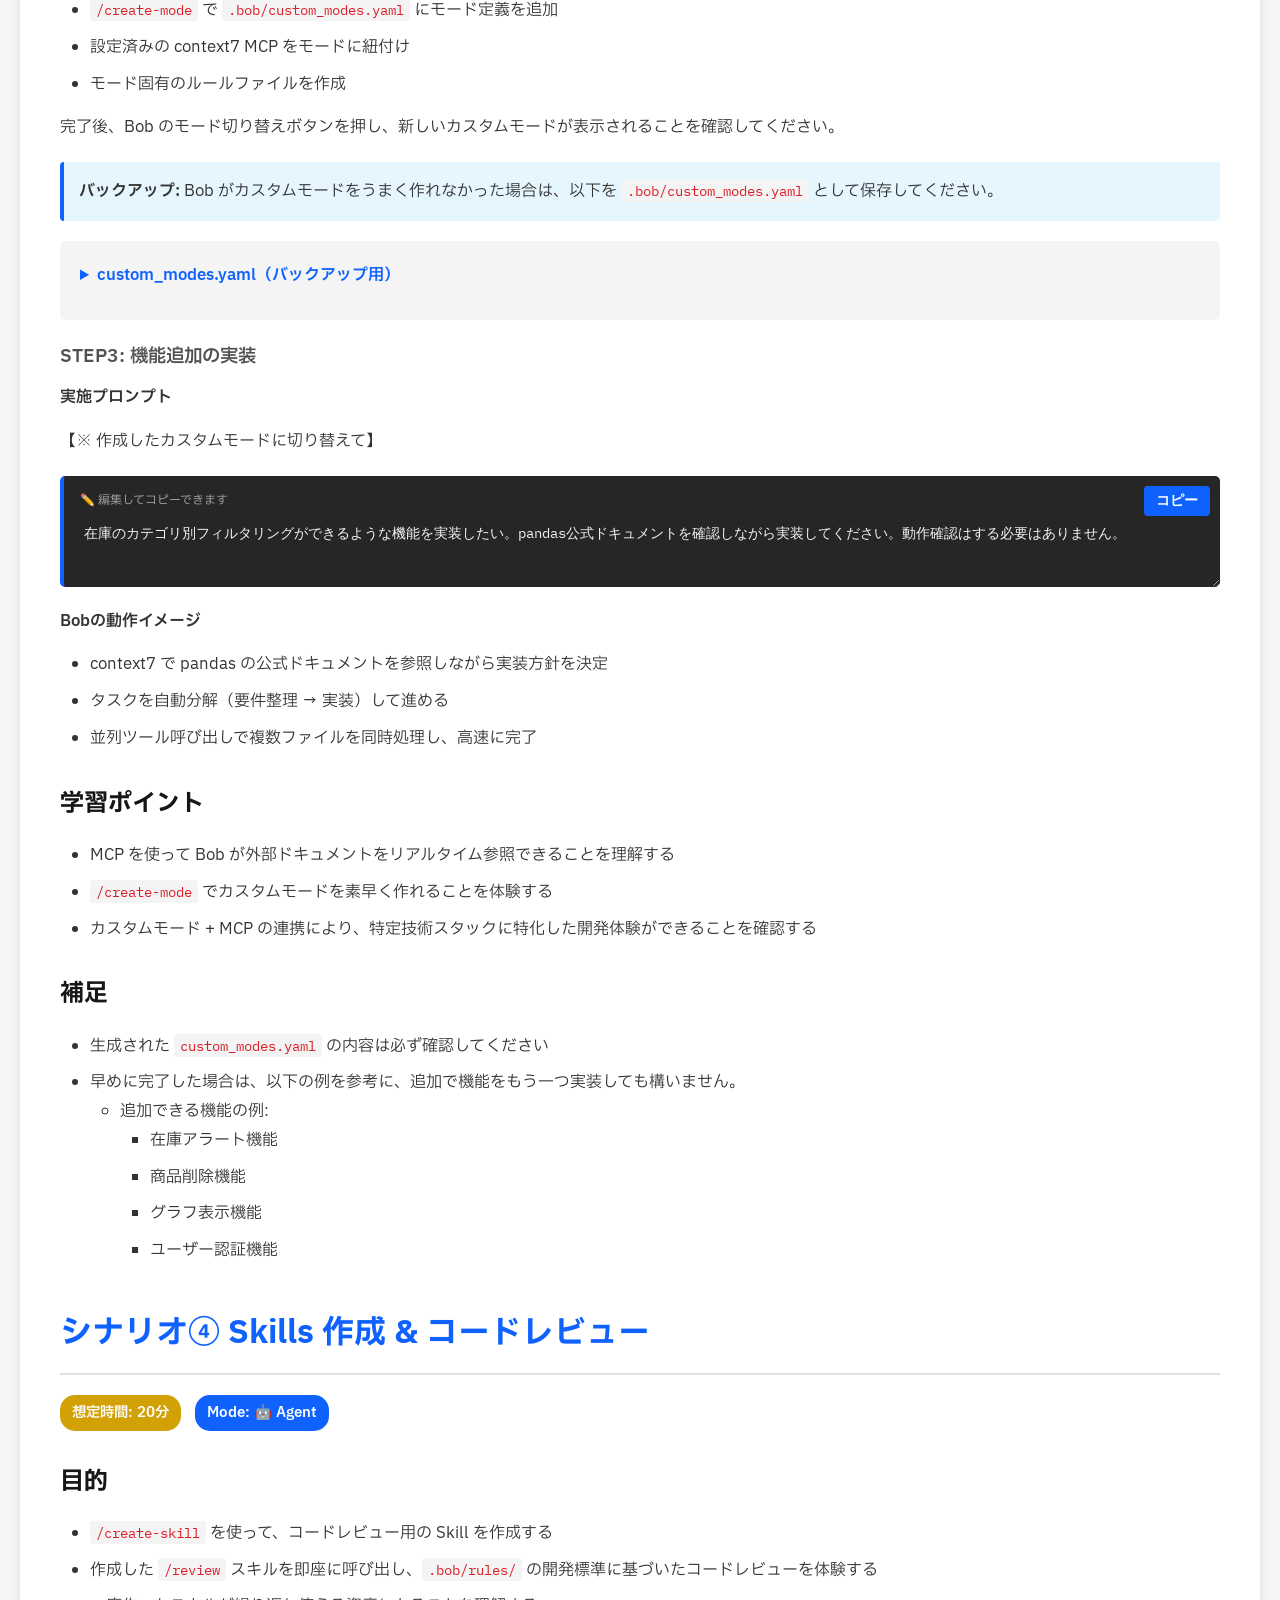
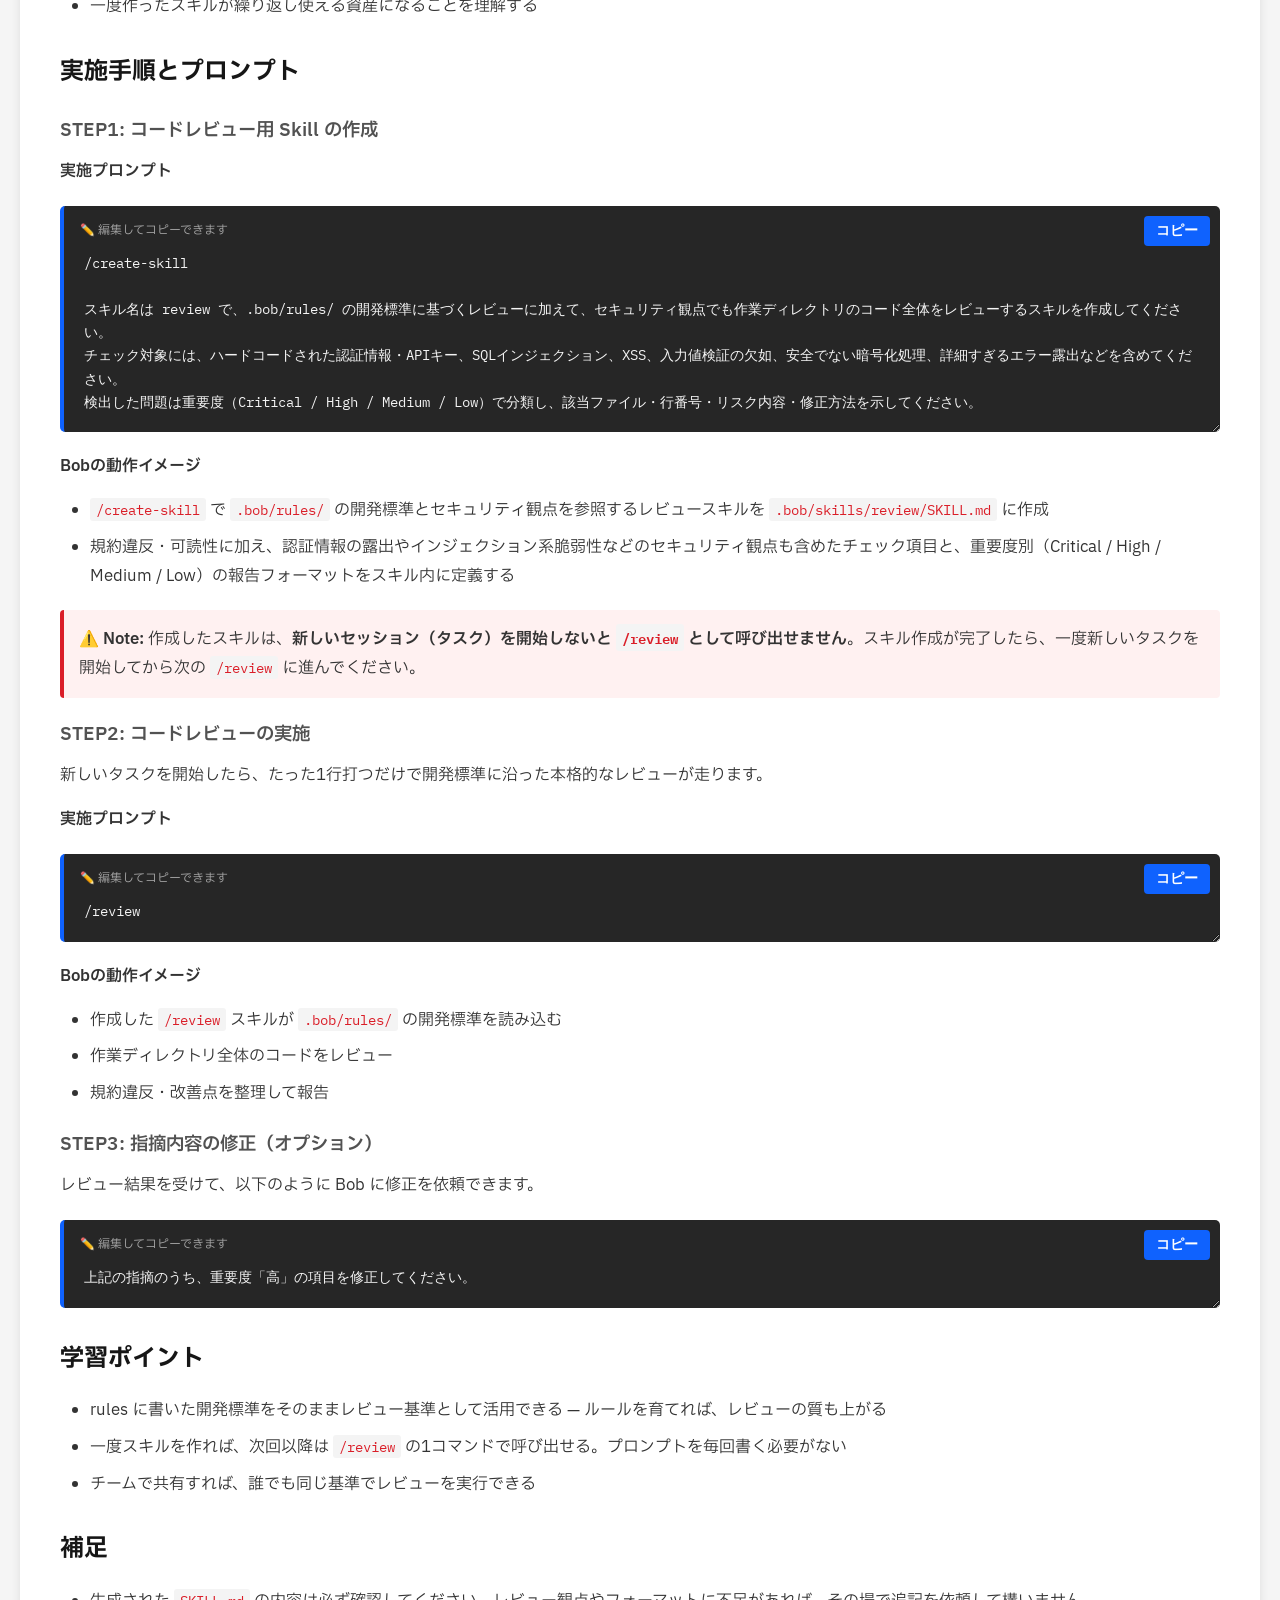
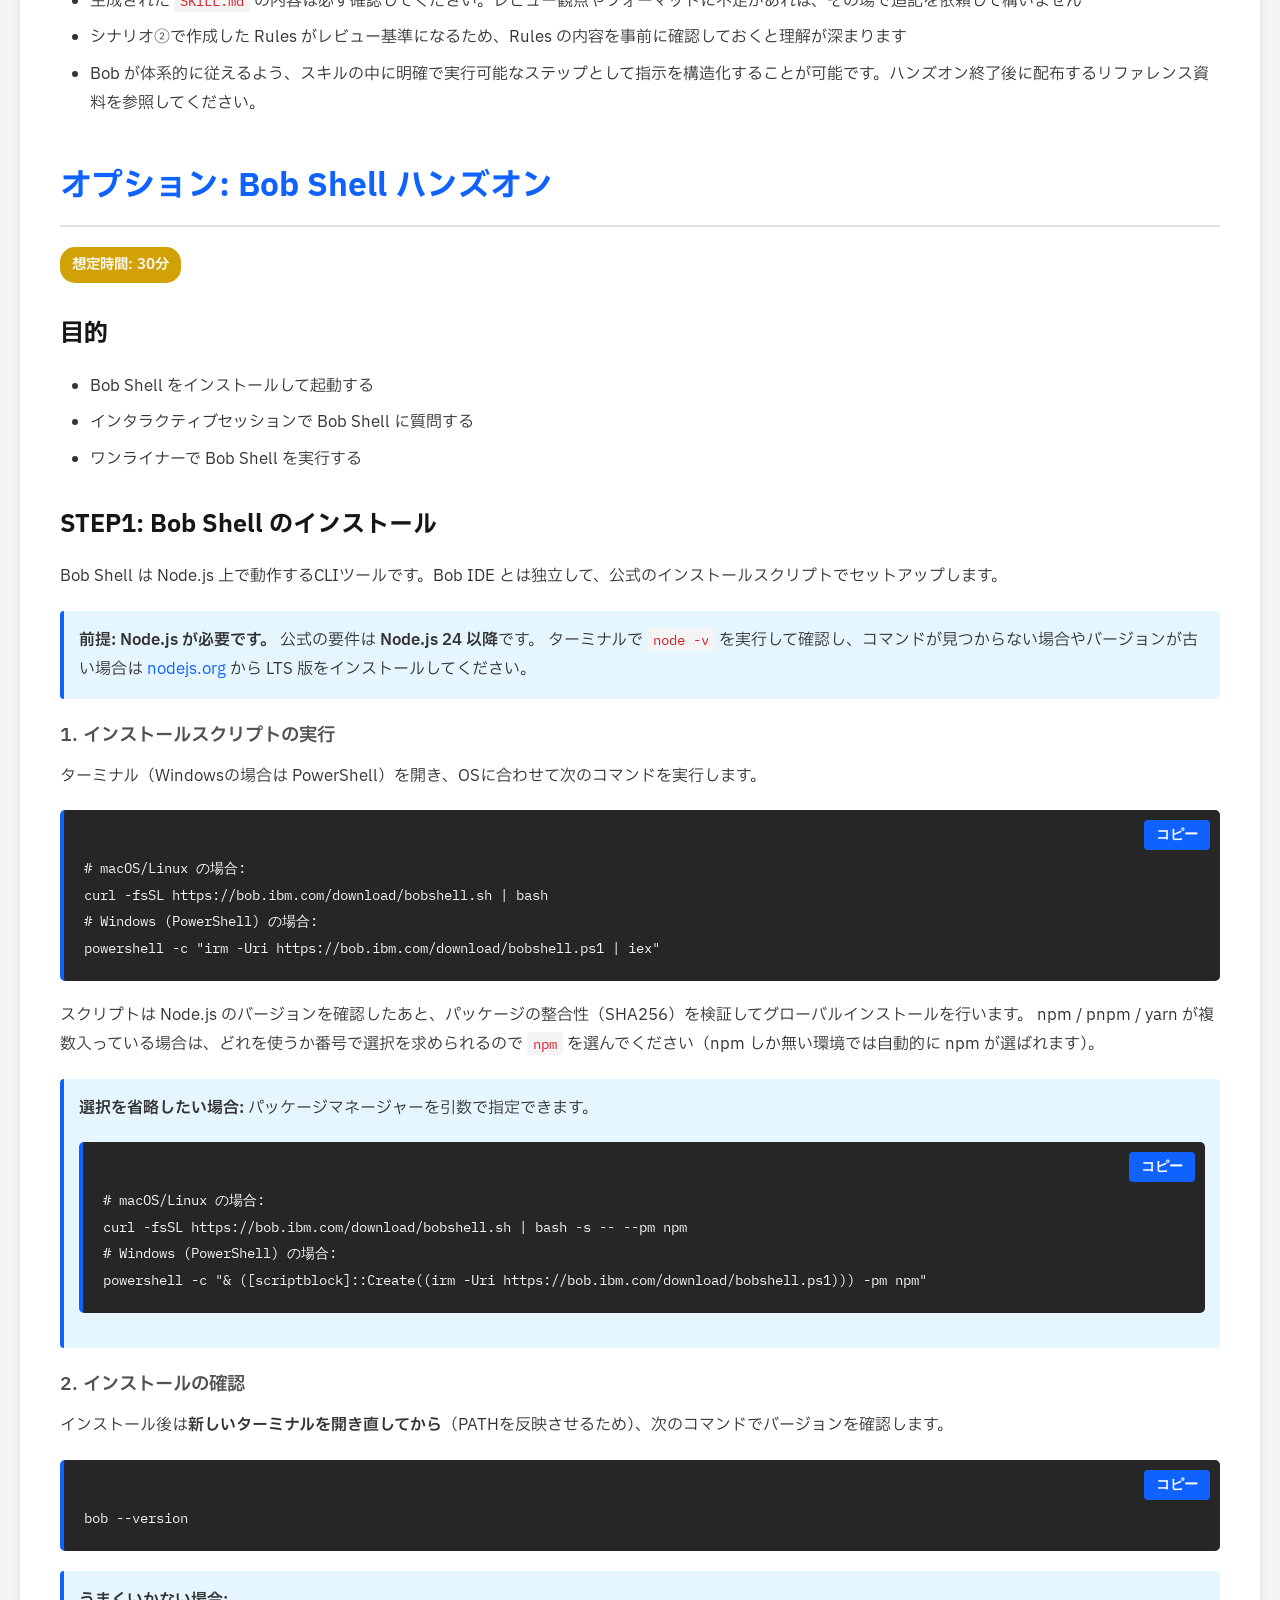
==== commit cc952689: "fix bob shell handson time" ====
--- a/instruction.html
+++ b/instruction.html
@@ -1142,7 +1142,7 @@
         <h2 id="optional-bobshell">オプション: Bob Shell ハンズオン</h2>
         
         <p>
-            <span class="badge badge-time">想定時間: 20分</span>
+            <span class="badge badge-time">想定時間: 30分</span>
         </p>
         
         <h3>目的</h3>
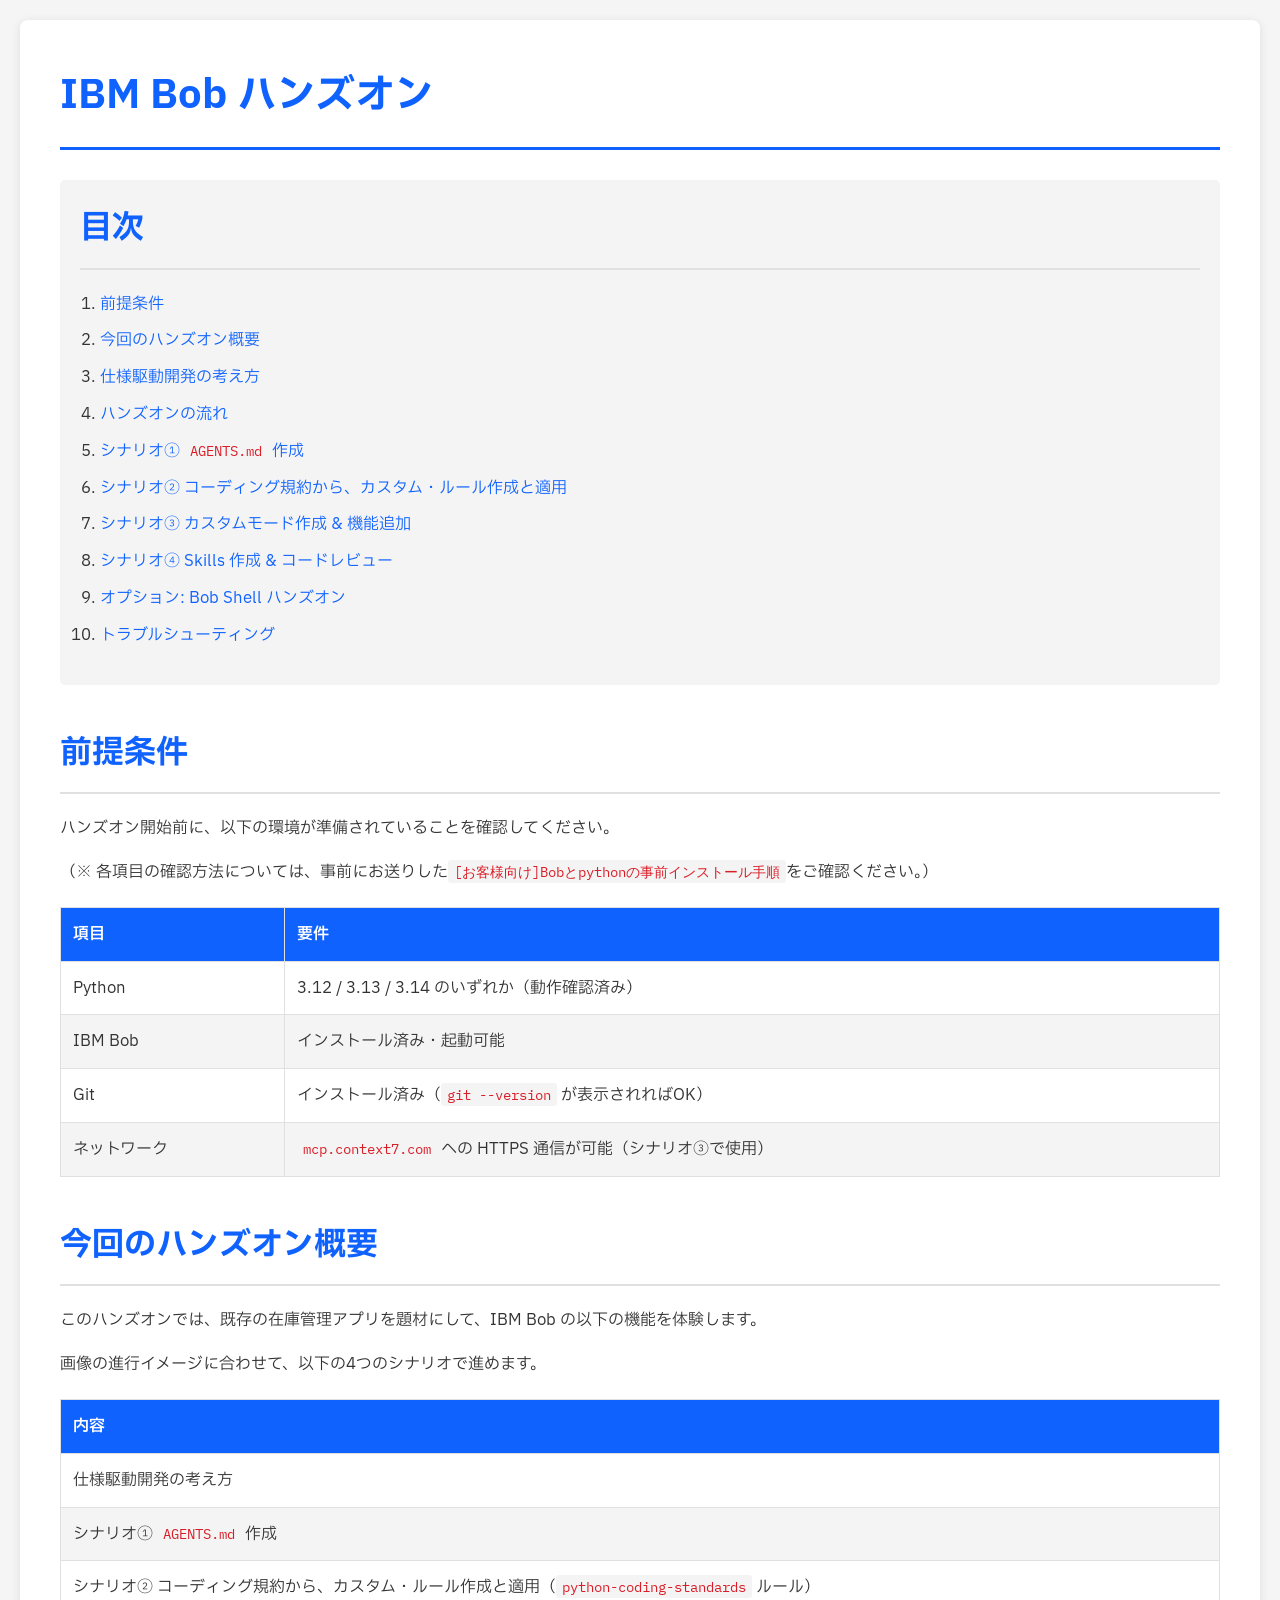
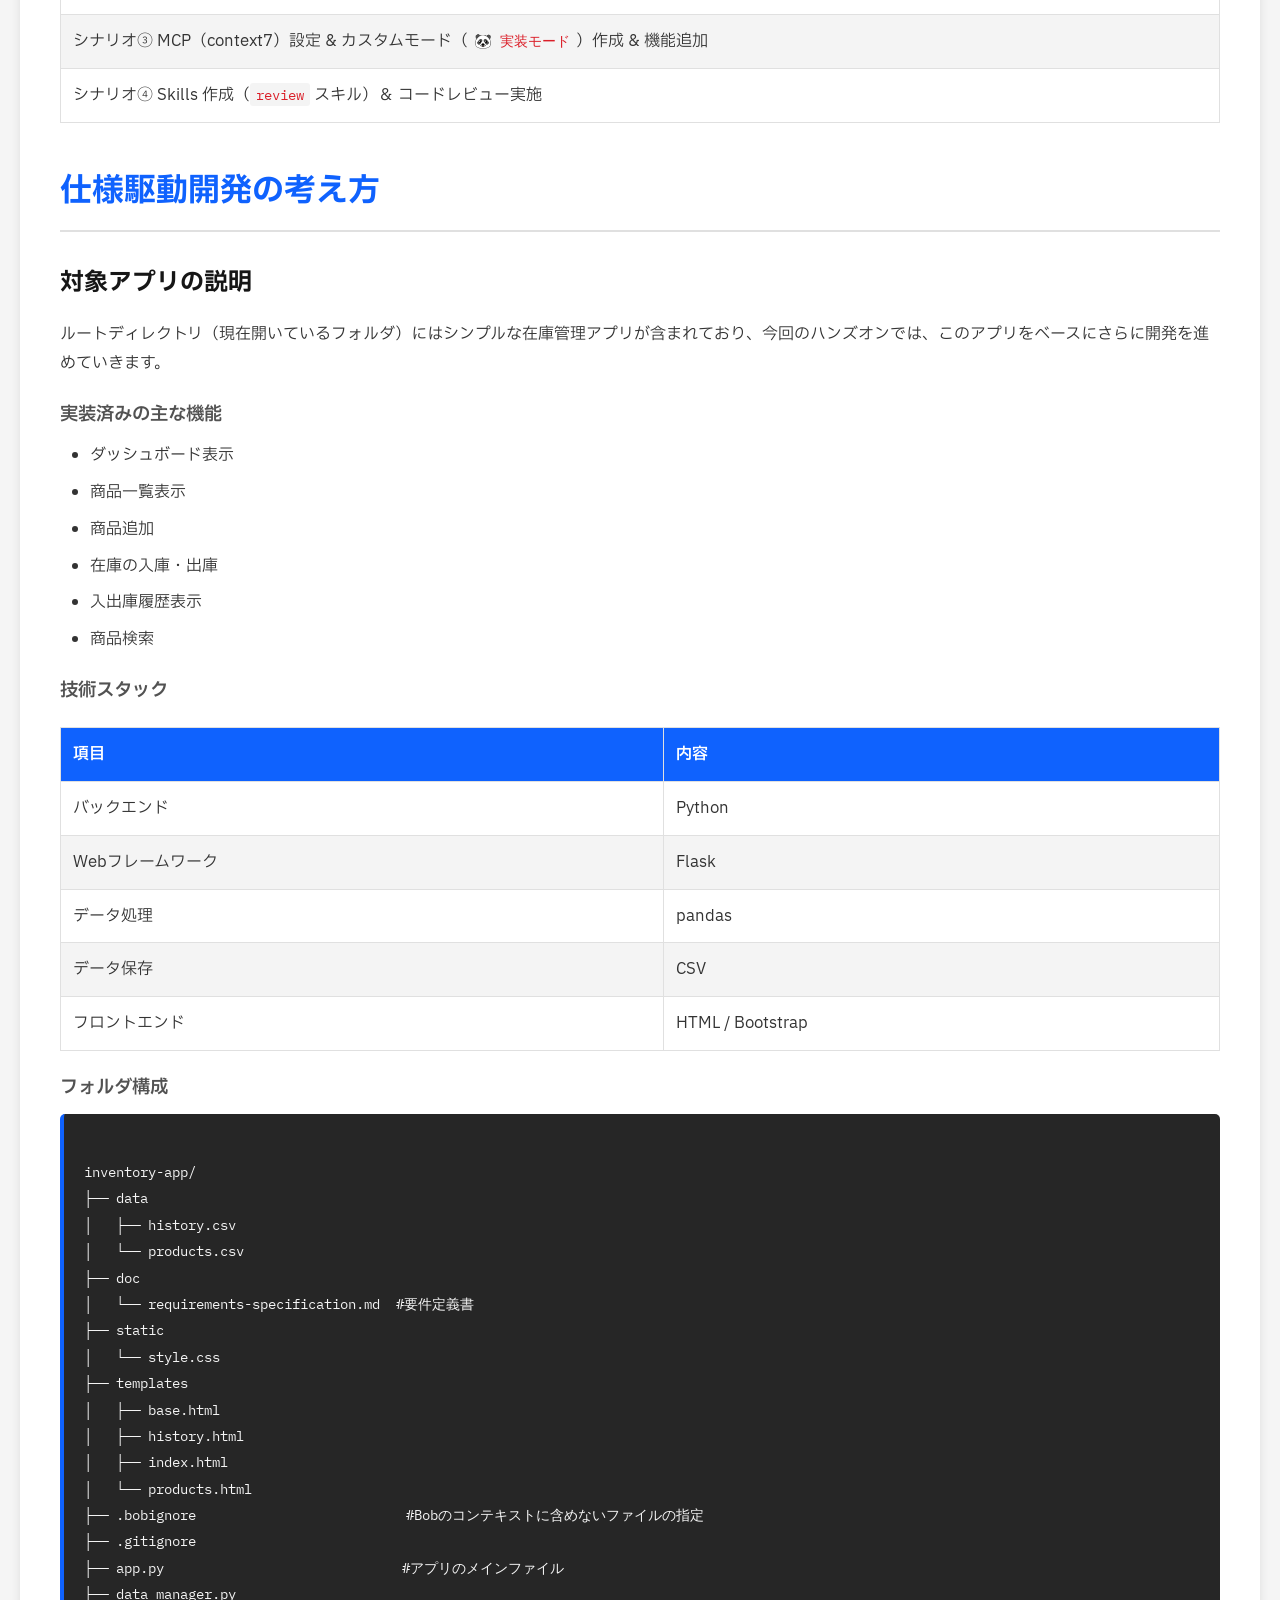
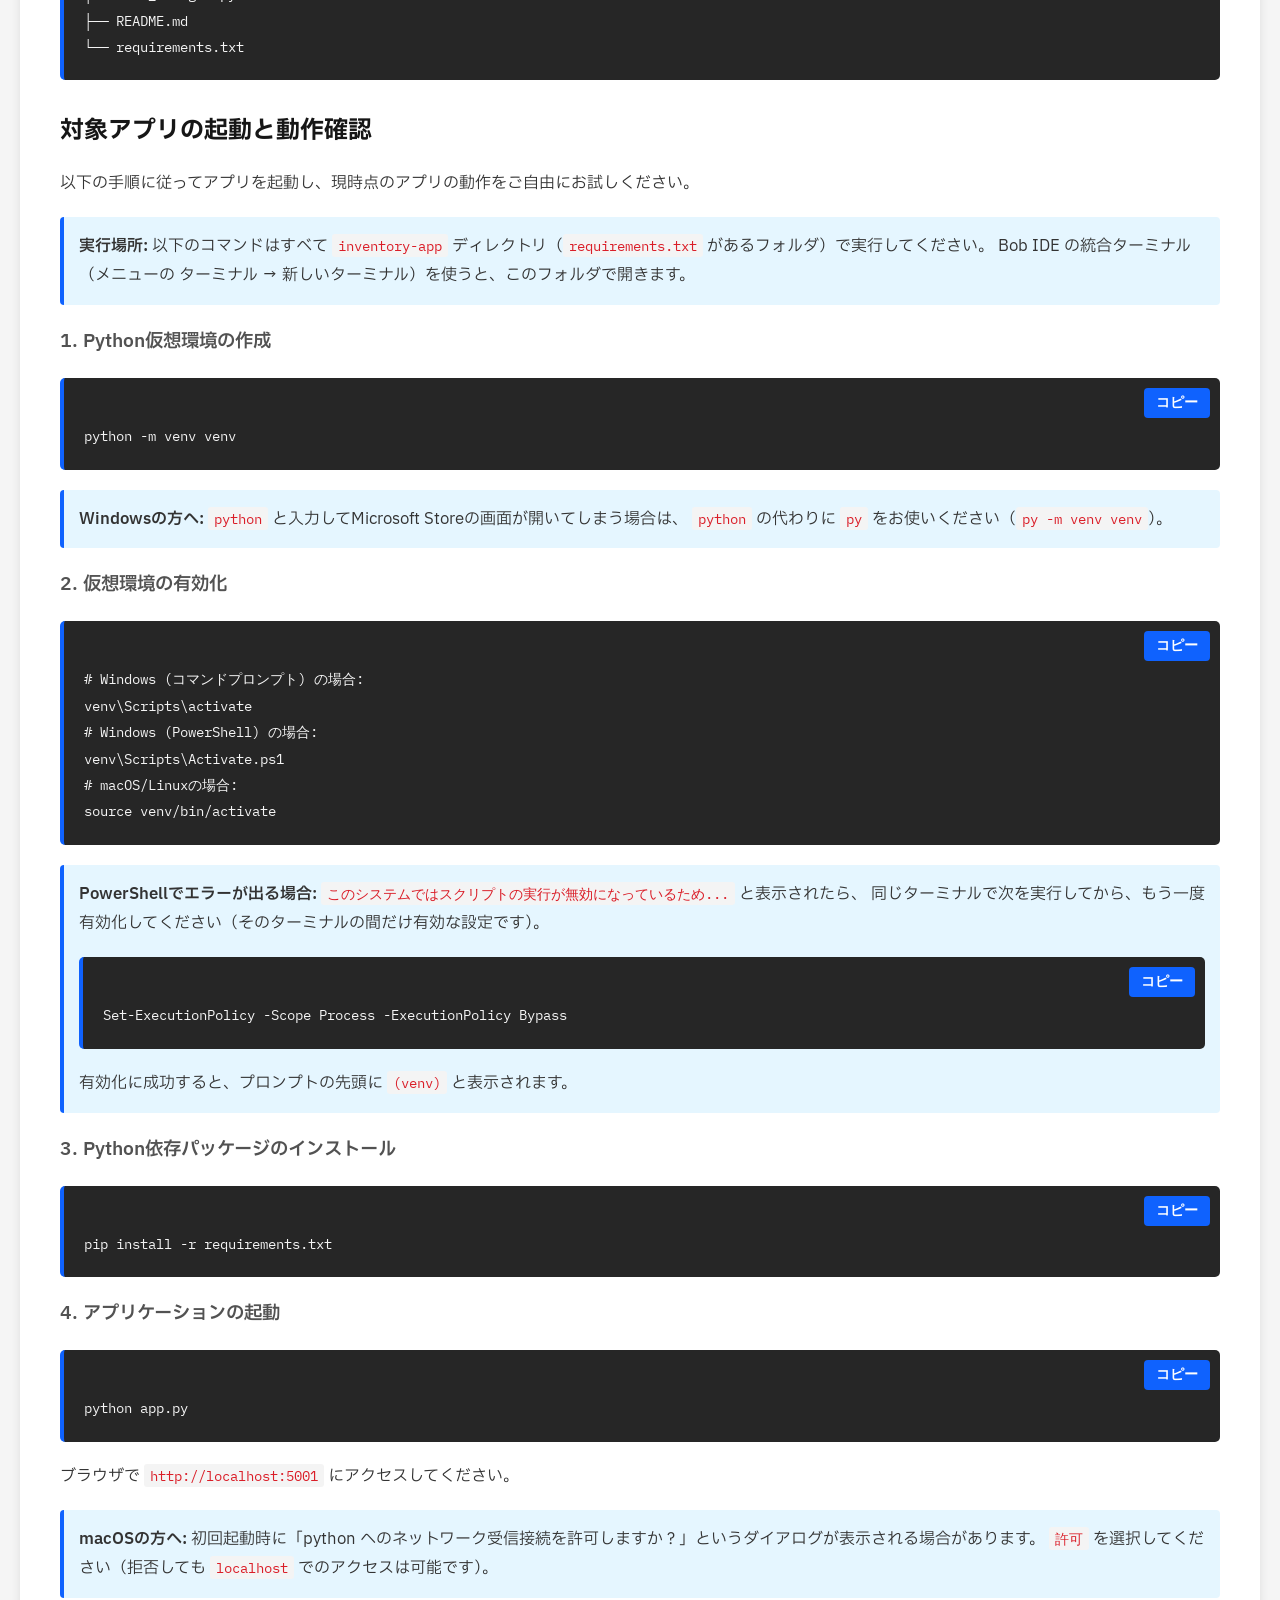
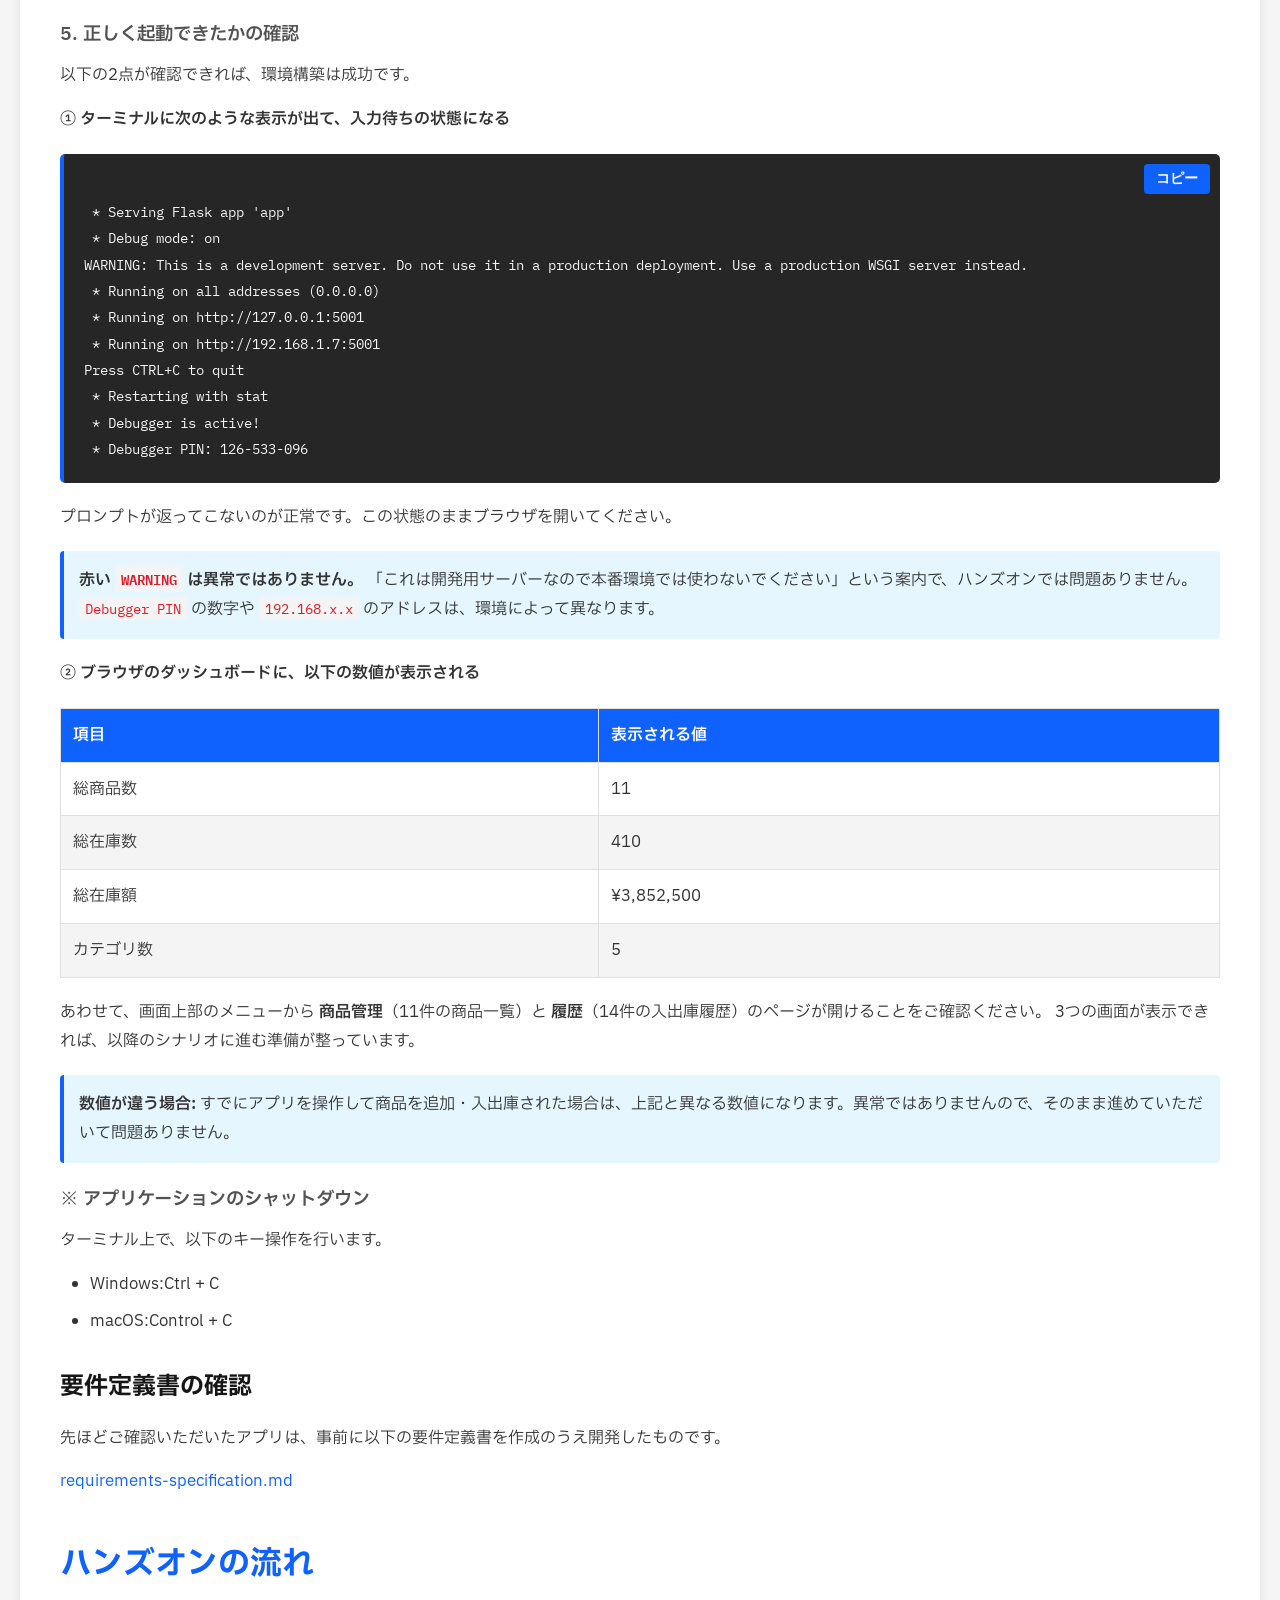
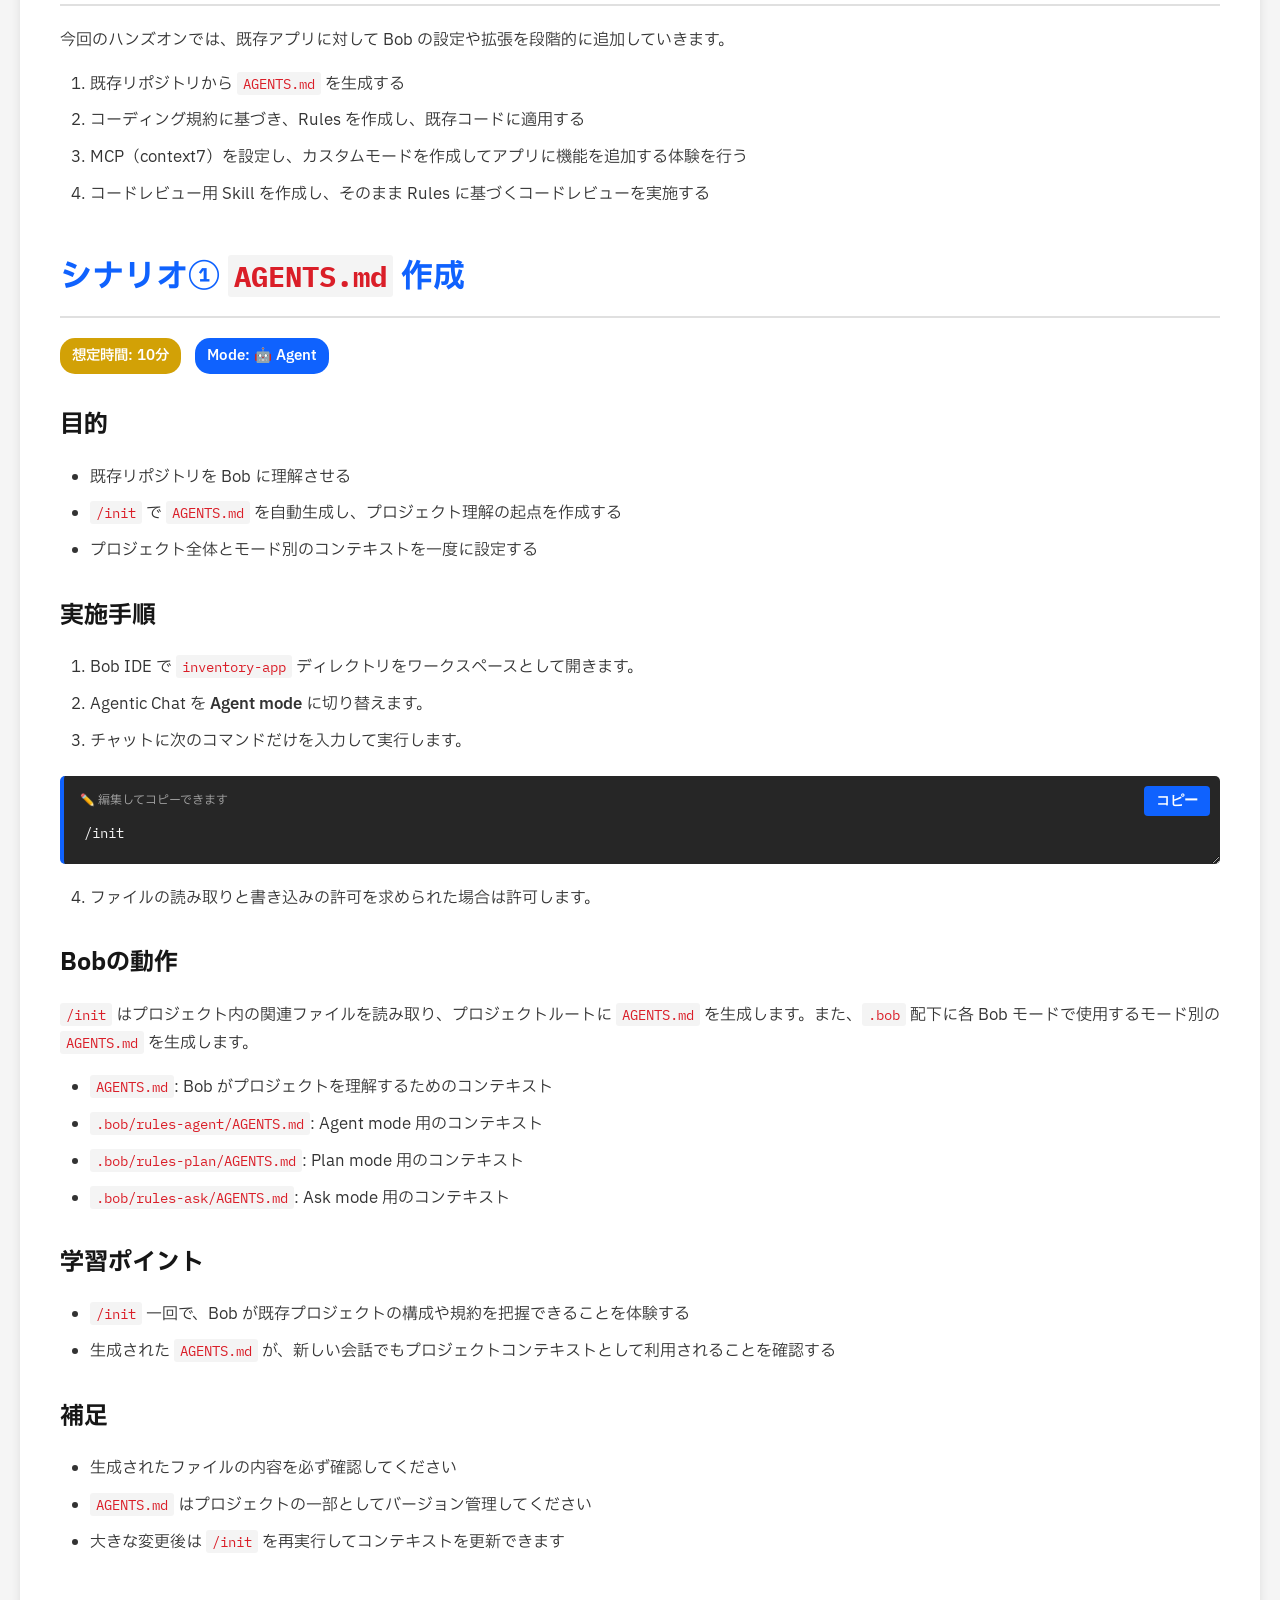
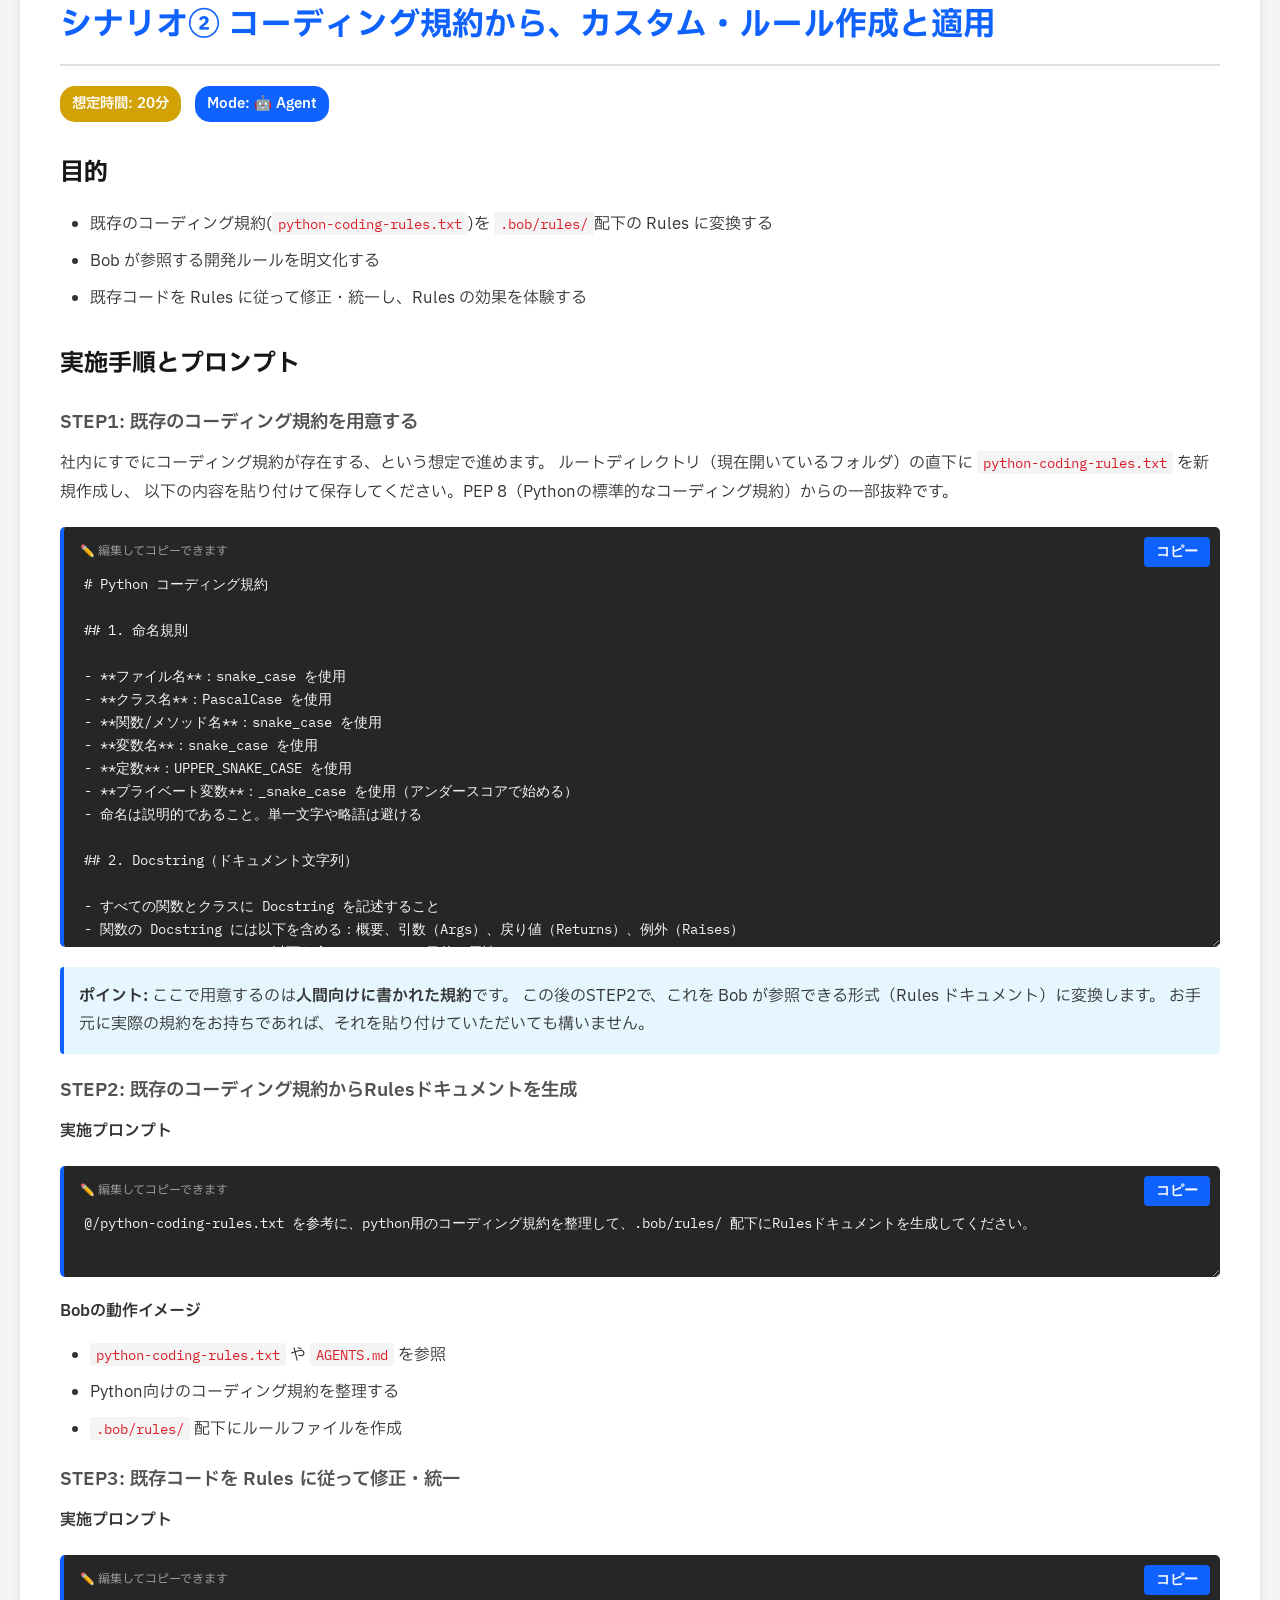
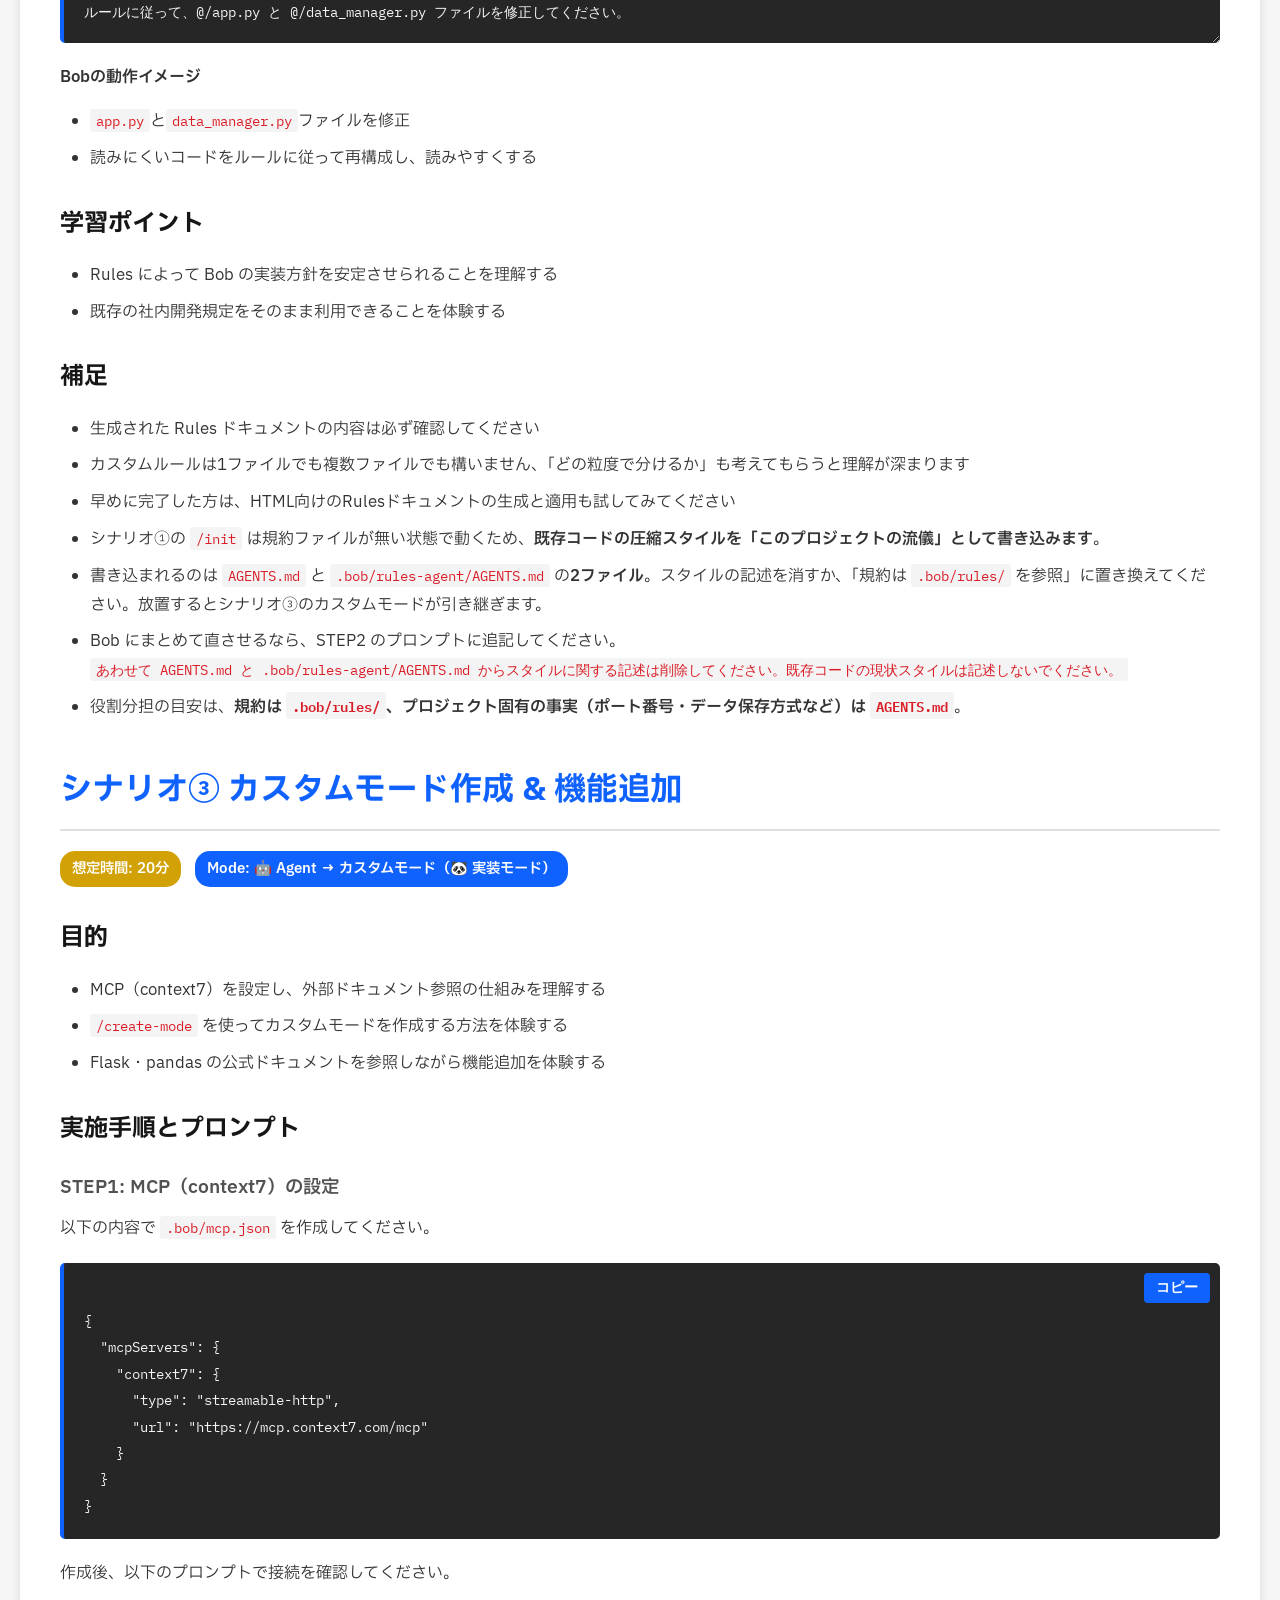
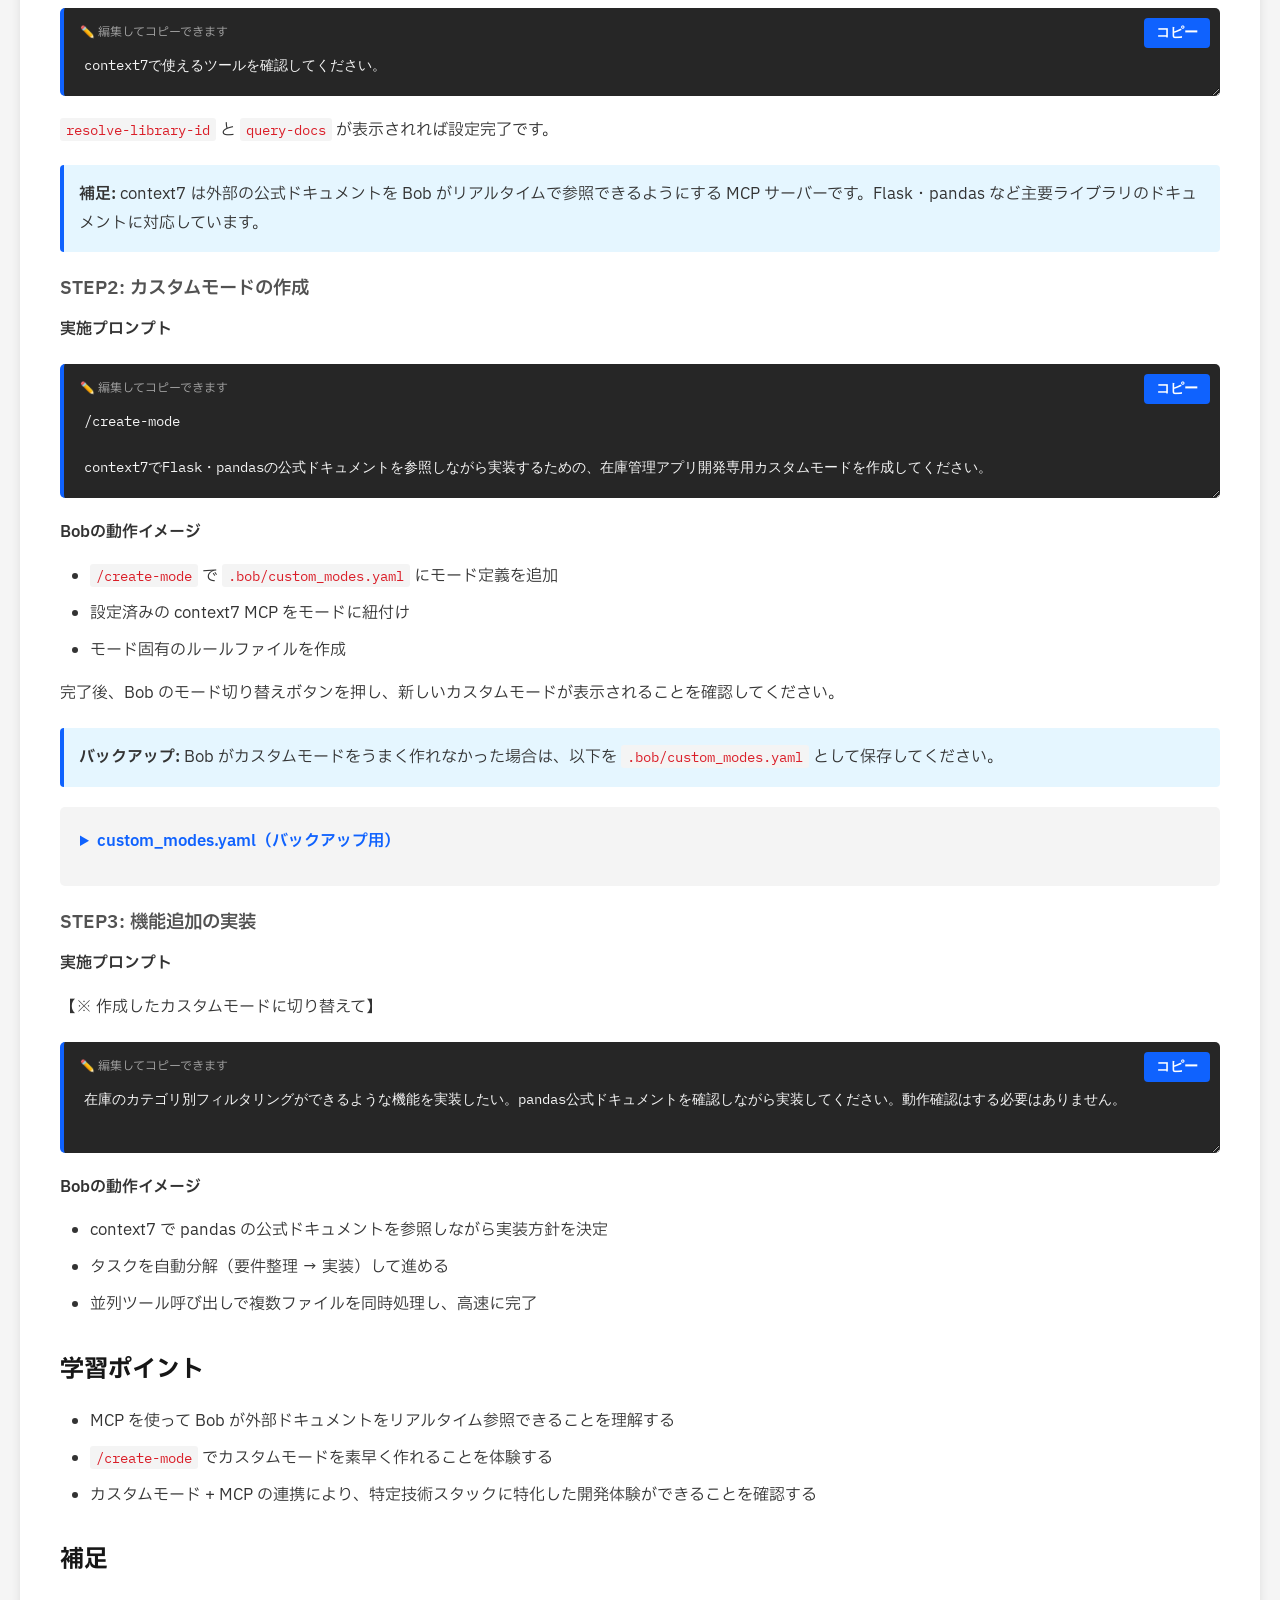
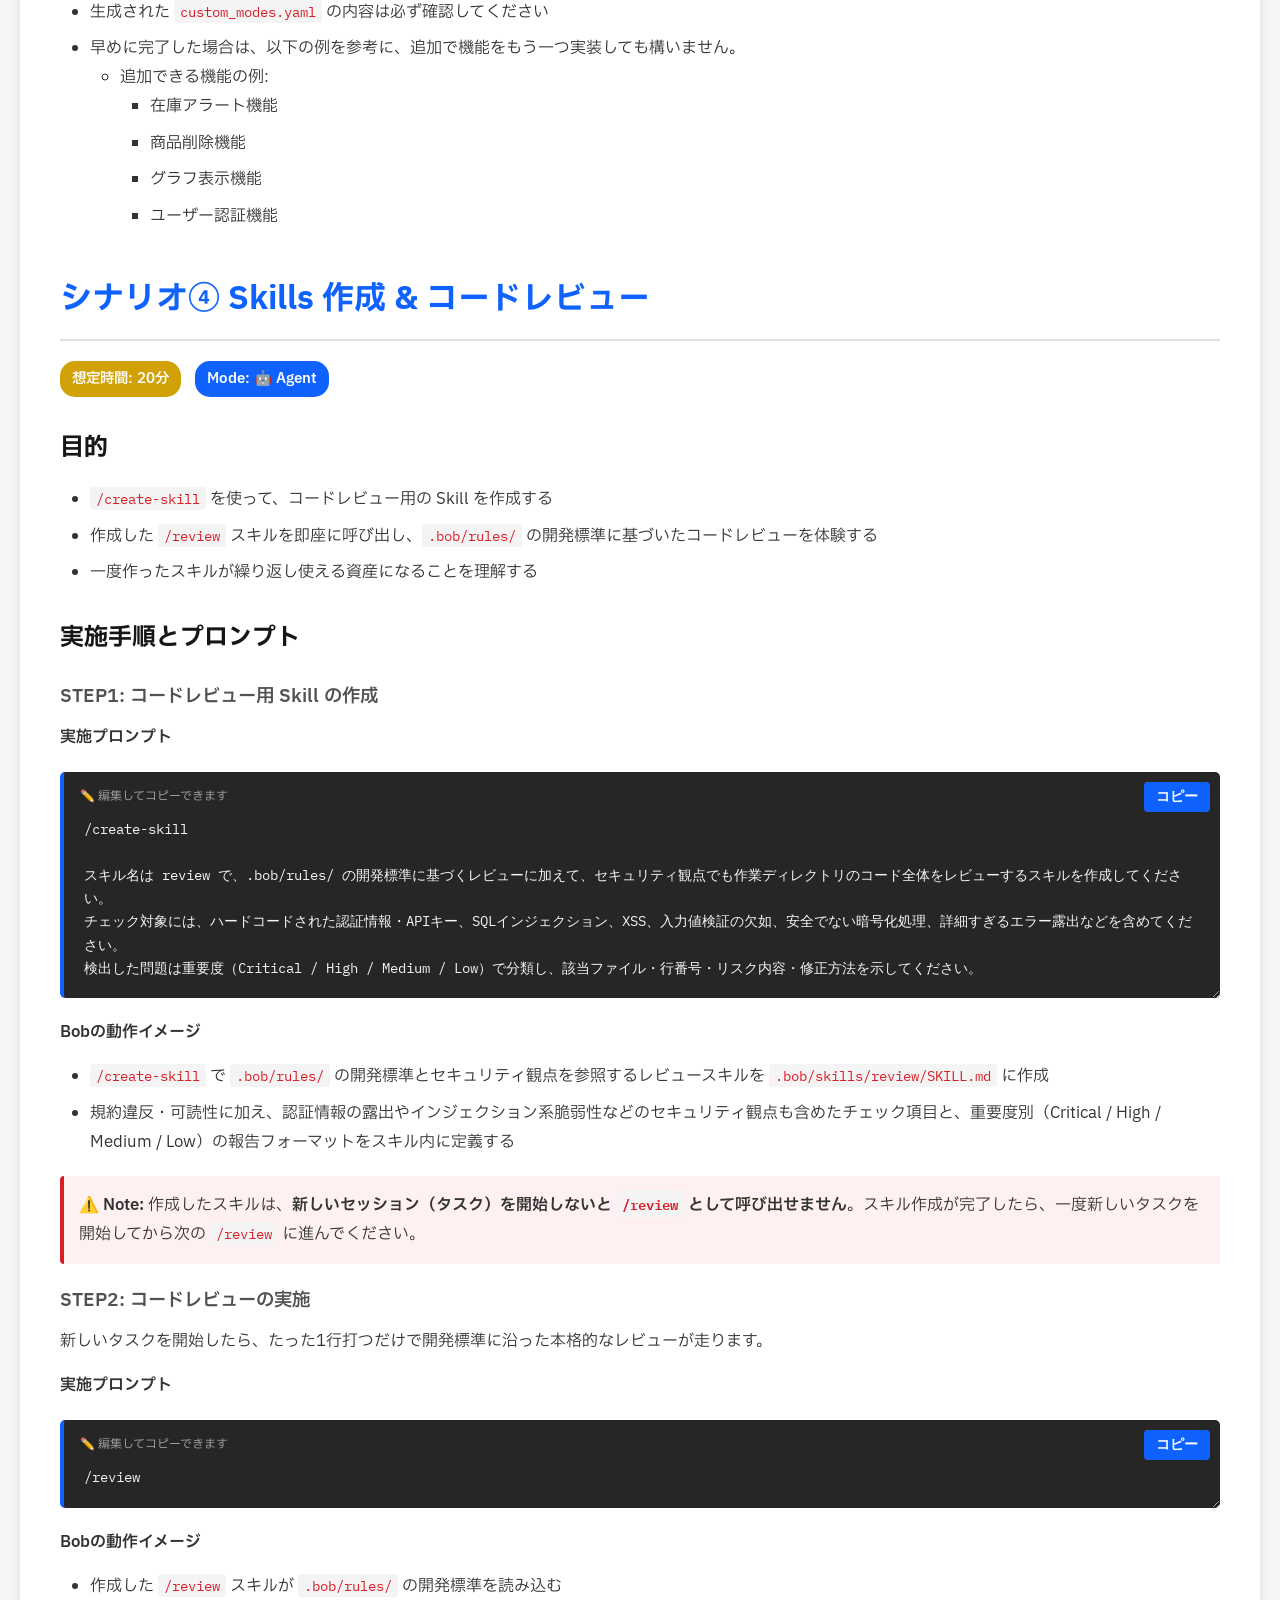
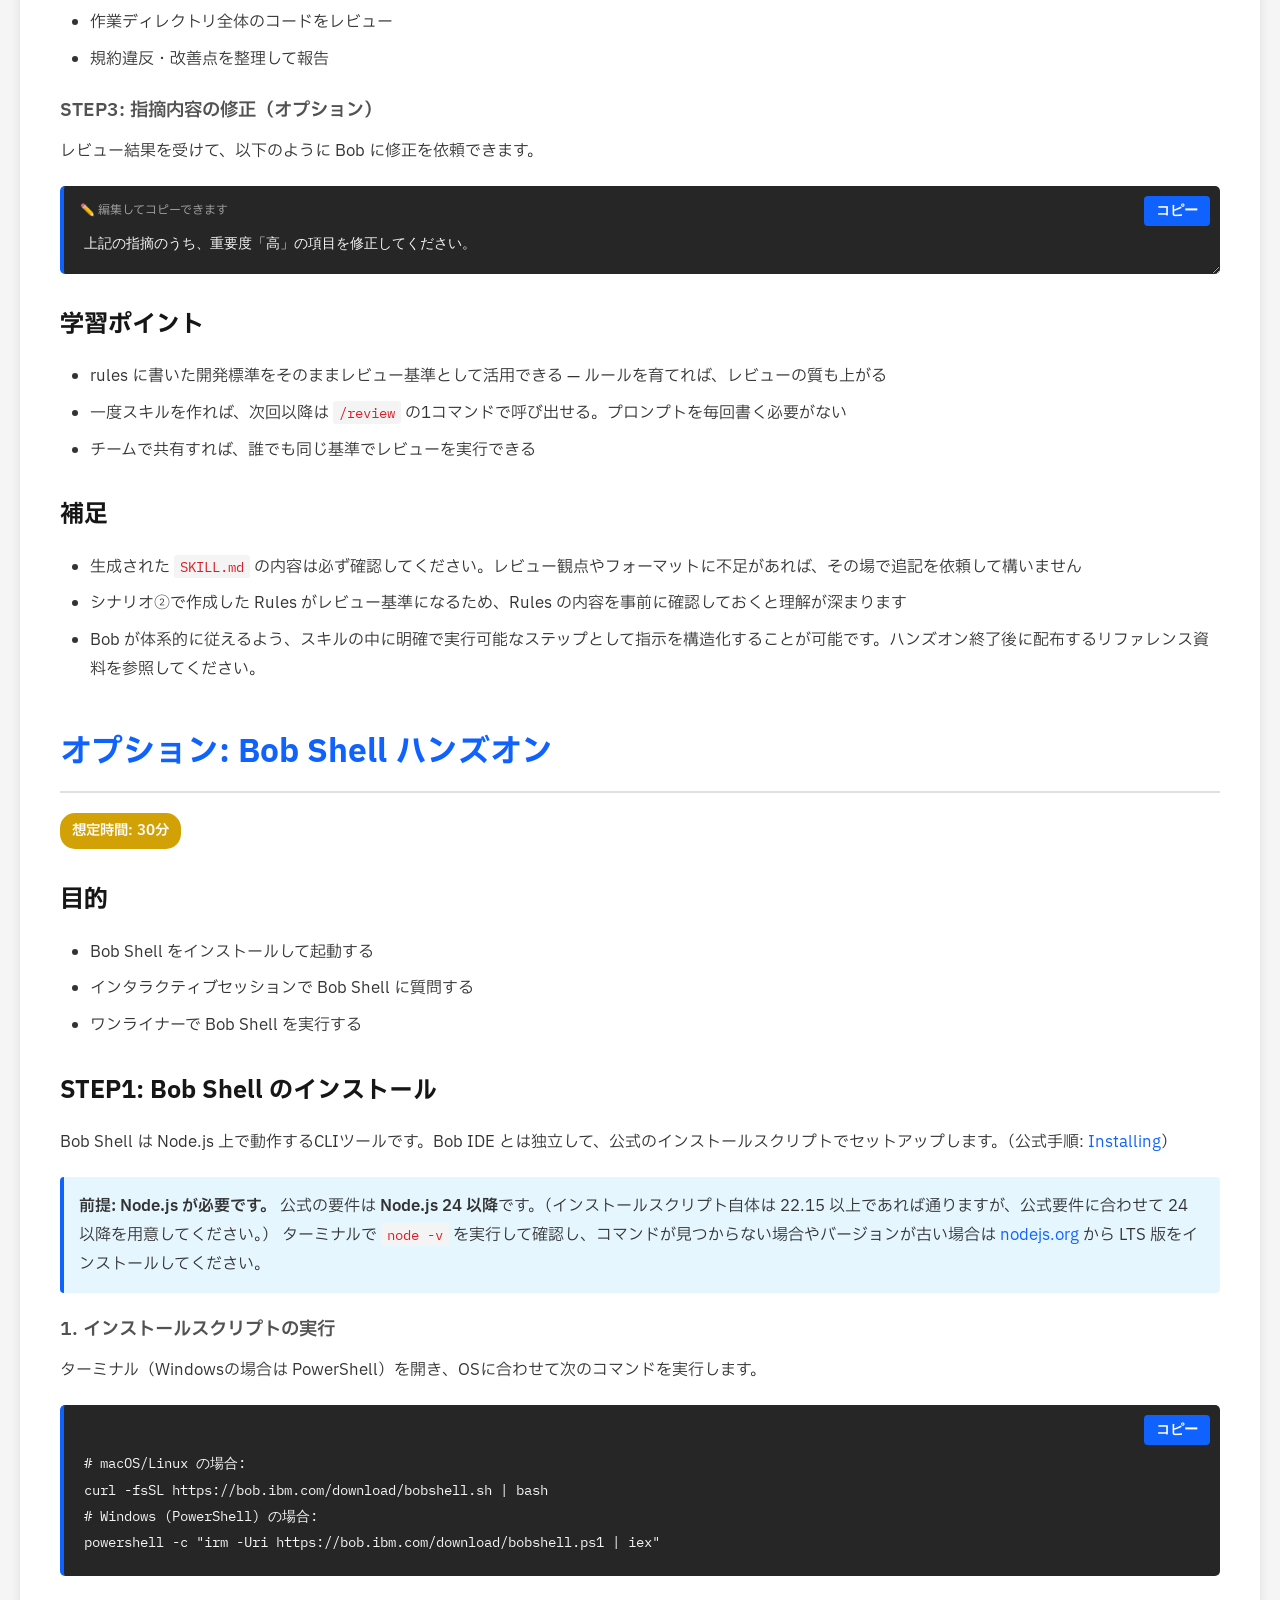
==== commit 9cadc042: "bugfix update instruction" ====
--- a/instruction.html
+++ b/instruction.html
@@ -220,6 +220,11 @@
             border-radius: 5px;
             overflow-x: auto;
             border-left: 4px solid #0f62fe;
+        }
+        
+        .prompt-textarea.scroll-box {
+            max-height: 420px;
+            overflow-y: auto;
         }
         
         pre code {
@@ -487,7 +492,7 @@
             <li><a href="#シナリオ2">シナリオ② カスタム・ルール作成</a></li>
             <li><a href="#シナリオ3">シナリオ③ カスタムモード作成 &amp; 機能追加</a></li>
             <li><a href="#シナリオ4">シナリオ④ Skills 作成 &amp; コードレビュー</a></li>
-            <li><a href="#optional-bobshell">オプション: Bob Shell の概要</a></li>
+            <li><a href="#optional-bobshell">オプション: Bob Shell ハンズオン</a></li>
             <li><a href="#トラブルシューティング">トラブルシューティング</a></li>
         </ul>
     </nav>
@@ -506,7 +511,7 @@
                 <li><a href="#シナリオ2">シナリオ② コーディング規約から、カスタム・ルール作成と適用</a></li>
                 <li><a href="#シナリオ3">シナリオ③ カスタムモード作成 &amp; 機能追加</a></li>
                 <li><a href="#シナリオ4">シナリオ④ Skills 作成 &amp; コードレビュー</a></li>
-                <li><a href="#optional-bobshell">オプション: Bob Shell の概要</a></li>
+                <li><a href="#optional-bobshell">オプション: Bob Shell ハンズオン</a></li>
                 <li><a href="#トラブルシューティング">トラブルシューティング</a></li>
             </ol>
         </div>
@@ -570,7 +575,7 @@
                     <td>シナリオ③ MCP（context7）設定 &amp; カスタムモード（<code>🐼 実装モード</code>）作成 &amp; 機能追加</td>
                 </tr>
                 <tr>
-                    <td>シナリオ④ Skills 作成（<code>code-review</code> スキル）＆ コードレビュー実施</td>
+                    <td>シナリオ④ Skills 作成（<code>review</code> スキル）＆ コードレビュー実施</td>
                 </tr>
             </tbody>
         </table>
@@ -640,11 +645,10 @@
 │   ├── history.html
 │   ├── index.html
 │   └── products.html
-├── .bobignore　　　　　　　　　　　　　　　#Bobがアクセスしないファイルの指定（シナリオ②で使用）
+├── .bobignore　　　　　　　　　　　　　　　#Bobのコンテキストに含めないファイルの指定
 ├── .gitignore
 ├── app.py　　　　　　　　　　　　　　　　　#アプリのメインファイル
 ├── data_manager.py
-├── python-coding-rules.txt　　　　　　　　#既存のコーディング規約（シナリオ②で使用）
 ├── README.md
 └── requirements.txt</code></pre>
         
@@ -860,12 +864,97 @@
         
         <h3>実施手順とプロンプト</h3>
         
-        <h4>STEP1: 既存のコーディング規約の確認</h4>
-        
-        <ul>
-            <li>ルートディレクトリ（現在開いているフォルダ）配下に、<code>python-coding-rules.txt</code> ファイルが存在することを確認してください。その内容は、PEP 8（Pythonの標準的なコーディング規約）からの一部抜粋です。社内に既に存在するプロジェクト開発ルールや規約の一例として、イメージを持っていただければ幸いです。</li>
-            <li>同様に、ルートディレクトリ配下にある <code>.bobignore</code> ファイルを確認して、1行目の先頭に<code>#</code>を追加してください。(<code>.bobignore</code>ファイルは、Bob がアクセス可能なファイルを制御するためのファイルです。)</li>
-        </ul>
+        <h4>STEP1: 既存のコーディング規約を用意する</h4>
+        
+        <p>
+            社内にすでにコーディング規約が存在する、という想定で進めます。
+            ルートディレクトリ（現在開いているフォルダ）の直下に <code>python-coding-rules.txt</code> を新規作成し、
+            以下の内容を貼り付けて保存してください。PEP 8（Pythonの標準的なコーディング規約）からの一部抜粋です。
+        </p>
+        
+        <div class="code-block-wrapper">
+            <span class="prompt-hint">✏️ 編集してコピーできます</span>
+            <textarea class="prompt-textarea scroll-box" spellcheck="false" rows="20"># Python コーディング規約
+
+## 1. 命名規則
+
+- **ファイル名**：snake_case を使用
+- **クラス名**：PascalCase を使用
+- **関数/メソッド名**：snake_case を使用
+- **変数名**：snake_case を使用
+- **定数**：UPPER_SNAKE_CASE を使用
+- **プライベート変数**：_snake_case を使用（アンダースコアで始める）
+- 命名は説明的であること。単一文字や略語は避ける
+
+## 2. Docstring（ドキュメント文字列）
+
+- すべての関数とクラスに Docstring を記述すること
+- 関数の Docstring には以下を含める：概要、引数（Args）、戻り値（Returns）、例外（Raises）
+- クラスの Docstring には以下を含める：クラスの目的、属性（Attributes）
+- 日本語で記述すること
+
+## 3. Import の順序
+
+以下の順序で整理し、各グループ間に空行を入れる：
+1. 標準ライブラリ
+2. サードパーティライブラリ
+3. ローカルモジュール
+
+## 4. コードフォーマット
+
+- **行の長さ**：1行は最大 100 文字まで
+- **インデント**：スペース 4 つを使用。タブは使用禁止
+- **空行**：クラス定義の前後に 2 行、関数定義の前後に 2 行、メソッド間は 1 行
+- 長い行は適切に改行し、可読性を保つこと
+
+## 5. コメント規約
+
+- 日本語で記述すること
+- 「何を」ではなく「なぜ」を説明すること
+- 自明なコードにはコメント不要
+- 複数行のコメントは各行の先頭に # を付ける
+
+## 6. 例外処理
+
+- 具体的な例外タイプをキャッチすること。裸の except は使用禁止
+- 必要に応じて raise で例外を再送出すること
+- 例外情報をログに記録すること
+
+## 7. 型ヒント
+
+- 型ヒント（Type Hints）の使用を推奨
+- typing モジュールの List、Dict、Optional などを使用すること
+
+## 8. コードスタイル
+
+- **リスト内包表記**：シンプルな処理のみに使用。複雑な処理は通常のループを使用
+- **文字列フォーマット**：f-string を優先使用（Python 3.6+）。format() メソッドも可。% フォーマットは禁止
+- **関数設計**：単一責任の原則に従うこと。1 つの関数は最大 50 行まで
+
+## 9. 禁止事項
+
+以下は厳格に禁止：
+- グローバル変数の使用
+- 可変デフォルト引数の使用（例：def func(items=[])）
+- 裸の except によるすべての例外のキャッチ
+- from module import * の使用
+
+## 10. pandas 使用規約
+
+- メソッドチェーンを優先的に使用すること
+- 条件フィルタリングにはブール索引を使用すること
+- 必要な列を明示的に指定すること
+
+
+**参考標準**：PEP 8 -- Style Guide for Python Code(https://pep8.org/)
+**注意**：本規約は強制実施基準です。すべてのコード提出前にチェックを通過する必要があります。</textarea>
+        </div>
+        
+        <div class="note">
+            <strong>ポイント:</strong> ここで用意するのは<strong>人間向けに書かれた規約</strong>です。
+            この後のSTEP2で、これを Bob が参照できる形式（Rules ドキュメント）に変換します。
+            お手元に実際の規約をお持ちであれば、それを貼り付けていただいても構いません。
+        </div>
         
         <h4>STEP2: 既存のコーディング規約からRulesドキュメントを生成</h4>
         
@@ -913,7 +1002,10 @@
             <li>生成された Rules ドキュメントの内容は必ず確認してください</li>
             <li>カスタムルールは1ファイルでも複数ファイルでも構いません、「どの粒度で分けるか」も考えてもらうと理解が深まります</li>
             <li>早めに完了した方は、HTML向けのRulesドキュメントの生成と適用も試してみてください</li>
-            <li>先ほど生成した <code>AGENTS.md</code> にコーディング規約が含まれている場合は、ルールと矛盾しないように修正するか、該当箇所を削除してください。（コーディング規約と <code>AGENTS.md</code> は分離して管理することを推奨します。）</li>
+            <li>シナリオ①の <code>/init</code> は規約ファイルが無い状態で動くため、<strong>既存コードの圧縮スタイルを「このプロジェクトの流儀」として書き込みます</strong>。</li>
+            <li>書き込まれるのは <code>AGENTS.md</code> と <code>.bob/rules-agent/AGENTS.md</code> の<strong>2ファイル</strong>。スタイルの記述を消すか、「規約は <code>.bob/rules/</code> を参照」に置き換えてください。放置するとシナリオ③のカスタムモードが引き継ぎます。</li>
+            <li>Bob にまとめて直させるなら、STEP2 のプロンプトに追記してください。<br><code>あわせて AGENTS.md と .bob/rules-agent/AGENTS.md からスタイルに関する記述は削除してください。既存コードの現状スタイルは記述しないでください。</code></li>
+            <li>役割分担の目安は、<strong>規約は <code>.bob/rules/</code>、プロジェクト固有の事実（ポート番号・データ保存方式など）は <code>AGENTS.md</code></strong>。</li>
         </ul>
         
         <h2 id="シナリオ3">シナリオ③ カスタムモード作成 &amp; 機能追加</h2>
@@ -1002,7 +1094,7 @@
     groups:
       - read
       - edit
-      - command
+      - execute
       - mcp
     customInstructions: |-
       実装前に必ず context7 の resolve-library-id → query-docs の順で
@@ -1155,11 +1247,11 @@
         
         <h3>STEP1: Bob Shell のインストール</h3>
         
-        <p>Bob Shell は Node.js 上で動作するCLIツールです。Bob IDE とは独立して、公式のインストールスクリプトでセットアップします。</p>
+        <p>Bob Shell は Node.js 上で動作するCLIツールです。Bob IDE とは独立して、公式のインストールスクリプトでセットアップします。（公式手順: <a href="https://bob.ibm.com/docs/shell/getting-started/install-and-setup" target="_blank" rel="noopener">Installing</a>）</p>
         
         <div class="note">
             <strong>前提: Node.js が必要です。</strong>
-            公式の要件は <strong>Node.js 24 以降</strong>です。
+            公式の要件は <strong>Node.js 24 以降</strong>です。（インストールスクリプト自体は 22.15 以上であれば通りますが、公式要件に合わせて 24 以降を用意してください。）
             ターミナルで <code>node -v</code> を実行して確認し、コマンドが見つからない場合やバージョンが古い場合は
             <a href="https://nodejs.org/" target="_blank" rel="noopener">nodejs.org</a> から LTS 版をインストールしてください。
         </div>
@@ -1214,7 +1306,7 @@
         <p>引数なしの <code>bob</code> はインタラクティブセッション（ターミナルUI）を起動します。<code>bob chat</code> と明示しても同じです。</p>
         
         <div class="note">
-            <strong>初回起動時:</strong> IBMのライセンス条項への同意と、ブラウザでのサインイン（IBMid / SSO）を求められる場合があります。画面の案内に従って進めてください。
+            <strong>初回起動時:</strong> IBMのライセンス条項への同意と、ブラウザでのサインイン（IBMid / SSO）を求められる場合があります。また、そのフォルダを初めて開いたときは<strong>フォルダを信頼するかの確認</strong>が表示されます。画面の案内に従って進めてください（確認を省略したい場合は <code>bob --trust</code> で起動できます）。
         </div>
         
         <p>Bob Shell が起動したら、インタラクティブセッションで次の質問を入力します。</p>
@@ -1226,7 +1318,7 @@
         
         <h3>STEP3: API key の取得</h3>
         
-        <p>非インタラクティブセッションでBob Shellを実行する場合（ブラウザを開けない環境やCI/CDなど）は、API key認証を使用します。</p>
+        <p>非インタラクティブセッションでBob Shellを実行する場合（ブラウザを開けない環境やCI/CDなど）は、API key認証を使用します。（公式手順: <a href="https://bob.ibm.com/docs/ide/account/api-keys" target="_blank" rel="noopener">API keys</a>）</p>
         
         <ol>
             <li><a href="https://bob.ibm.com">Bob Web</a> にサインインします。</li>
@@ -1235,9 +1327,14 @@
             <li>表示されたAPI keyを安全な場所にコピーします。作成後はキーの値を再表示できないため、ソースコードやログに記録しないでください。</li>
         </ol>
         
+        <div class="note">
+            <strong>キーの種類について:</strong> <strong>Inference</strong> はインスタンスとチームに紐づき、推論リクエスト専用のキーです。追加の指定なしでそのまま使えるため、本ハンズオンではこちらを選択してください。
+            もう一方の <strong>General</strong> を選んだ場合は、実行時に <code>--team-id &lt;team-id&gt;</code> の指定が別途必要になります（例: <code>bob run "/review" --team-id &lt;team-id&gt;</code>）。
+        </div>
+        
         <h3>STEP4: 非インタラクティブセッションで Bob Shell を実行</h3>
         
-        <p>取得したAPI keyを環境変数に設定します。以下はmacOS/Linuxの例です。</p>
+        <p>取得したAPI keyを環境変数に設定します。以下はmacOS/Linuxの例です。（公式手順: <a href="https://bob.ibm.com/docs/shell/getting-started/start-bobshell-non-interactive" target="_blank" rel="noopener">Starting a non-interactive session</a>）</p>
         
         <pre><code>export BOB_API_KEY="取得したAPI key"</code></pre>
         
@@ -1247,9 +1344,100 @@
         
         <p>環境変数に設定したAPI keyを使い、非インタラクティブセッションでシナリオ④で作成した <code>/review</code> スキルを実行します。あらかじめシナリオ④で <code>/review</code> スキルを作成しておいてください。</p>
 
-        <pre><code>bob --prompt "/review"</code></pre>
-
-        <p>このコマンドはインタラクティブセッションを開始せず、1回のプロンプトを処理して終了します。<code>.bob/rules/</code> の開発標準とセキュリティ観点に基づくコードレビューが、ブラウザを開かずに実行されます。CI/CDのパイプラインに組み込めば、コミットやプルリクエストのたびに自動でレビューを走らせる、といった運用も可能です。CI/CDでは、<code>BOB_API_KEY</code>をCI/CDのシークレットとして登録し、ログに出力しないでください。</p>
+        <pre><code>bob run "/review"</code></pre>
+
+        <p>このコマンドはインタラクティブセッションを開始せず、1回のプロンプトを処理して終了します。<code>.bob/rules/</code> の開発標準とセキュリティ観点に基づくコードレビューが、ブラウザを開かずに実行されます。実行が終わると、かかったコスト・所要時間・ツール呼び出し回数などのサマリが表示されます。CI/CDのパイプラインに組み込めば、コミットやプルリクエストのたびに自動でレビューを走らせる、といった運用も可能です。CI/CDでは、<code>BOB_API_KEY</code>をCI/CDのシークレットとして登録し、ログに出力しないでください。</p>
+        
+        <div class="note">
+            <strong>CI/CDで使う場合に便利なオプション:</strong> <code>bob run</code> には次のオプションを付けられます。
+            <ul>
+                <li><code>--format json</code> / <code>--format stream-json</code> — 結果を機械可読な形式で出力する（後続処理やログ収集向け）。CI/CDでは後述のエラー検知のためにも必要です</li>
+                <li><code>--max-cost &lt;n&gt;</code> — <strong>コストの上限。無人実行の暴走対策はまずこれ</strong>を使ってください</li>
+                <li><code>--disable-mcp</code> — MCPサーバーを使わない。CIが外部サーバーの死活に左右されなくなります</li>
+                <li><code>--max-turns &lt;n&gt;</code> — モデルへのリクエスト回数の上限。<strong>ツール呼び出し回数ではありません</strong>（1ターンで複数ツールを並列に呼べます）。同じ1ターンでもコストは大きく変動するため予算管理には向きません。使うなら 50〜100 程度の非常ブレーキとして指定し、低い値は避けてください</li>
+            </ul>
+            <code>--max-turns</code> は指定しなくても既定で <strong>100</strong> が適用されます（<code>--max-cost</code> の既定は 0 = 無制限）。手元で試す間はどちらも付けなくて構いません。
+            なお <code>bob --prompt "/review"</code> と書いても同じヘッドレス実行になります（引数なしの <code>bob</code> は、<code>--prompt</code> が付いているか標準入力が端末でない場合、自動的に <code>run</code> として動作します）。公式ドキュメントで案内されているのは <code>bob run</code> の形式です。
+        </div>
+        
+        <div class="warning">
+            <strong>注意: 上限に達して途中で終わっても「成功」扱いになります。</strong>
+            <code>--max-cost</code> や <code>--max-turns</code> の上限に達した場合、処理は途中で打ち切られますが
+            <strong>終了コードは 0、<code>--format json</code> の <code>result.status</code> も <code>success</code> のまま</strong>です。
+            <code>bob run ... &amp;&amp; echo OK</code> のような書き方では失敗を検知できません。
+            CI/CDでは <code>--format json</code> を付けたうえで、<code>type</code> が <code>error</code> の行が出ていないかを確認してください。
+            <pre><code>bob run "/review" --format json --max-cost 2.0 &gt; result.jsonl
+if jq -e 'select(.type=="error")' result.jsonl &gt;/dev/null; then
+  jq -r 'select(.type=="error") | .message' result.jsonl &gt;&amp;2
+  exit 1
+fi</code></pre>
+            なお API key が不正な場合など<strong>起動自体に失敗したとき</strong>は、終了コード 1 で停止します。
+        </div>
+
+        <div class="warning">
+            <strong>注意: ヘッドレス実行ではツールの実行が自動承認されます。</strong>
+            非インタラクティブセッションでは auto-approve が既定の動作になるため、ファイルの編集やコマンドの実行について確認プロンプトは表示されません。
+            CI/CDに組み込む際は、実行させたくない操作が含まれていないか、Rules や Skill の内容を事前に確認してください。
+        </div>
+        
+        <h3>参考: Bob Shell 公式ドキュメント</h3>
+        
+        <p>ハンズオンで扱えなかった機能や、詰まったときの一次情報はこちらを参照してください。</p>
+        
+        <table>
+            <thead>
+                <tr>
+                    <th>内容</th>
+                    <th>リンク</th>
+                </tr>
+            </thead>
+            <tbody>
+                <tr>
+                    <td>Bob Shell の概要（ドキュメントのトップ）</td>
+                    <td><a href="https://bob.ibm.com/docs/shell" target="_blank" rel="noopener">Welcome to Bob Shell</a></td>
+                </tr>
+                <tr>
+                    <td>インストール（本STEP1の一次情報）</td>
+                    <td><a href="https://bob.ibm.com/docs/shell/getting-started/install-and-setup" target="_blank" rel="noopener">Installing</a></td>
+                </tr>
+                <tr>
+                    <td>インタラクティブセッションの使い方</td>
+                    <td><a href="https://bob.ibm.com/docs/shell/getting-started/start-bobshell-interactive" target="_blank" rel="noopener">Starting an interactive session</a></td>
+                </tr>
+                <tr>
+                    <td>非インタラクティブ（ヘッドレス）実行・CI/CD向け</td>
+                    <td><a href="https://bob.ibm.com/docs/shell/getting-started/start-bobshell-non-interactive" target="_blank" rel="noopener">Starting a non-interactive session</a></td>
+                </tr>
+                <tr>
+                    <td>スラッシュコマンド一覧</td>
+                    <td><a href="https://bob.ibm.com/docs/shell/features/slash-commands" target="_blank" rel="noopener">Slash commands</a></td>
+                </tr>
+                <tr>
+                    <td>ベストプラクティス（Mode の使い分け・セキュリティ）</td>
+                    <td><a href="https://bob.ibm.com/docs/shell/getting-started/best-practices" target="_blank" rel="noopener">Best practices</a></td>
+                </tr>
+                <tr>
+                    <td>使用例（実践的なプロンプト集）</td>
+                    <td><a href="https://bob.ibm.com/docs/shell/getting-started/bobshell-examples" target="_blank" rel="noopener">Usage examples</a></td>
+                </tr>
+                <tr>
+                    <td>トラブルシューティング</td>
+                    <td><a href="https://bob.ibm.com/docs/shell/troubleshooting/troubleshoot" target="_blank" rel="noopener">Troubleshooting</a></td>
+                </tr>
+                <tr>
+                    <td>アンインストール</td>
+                    <td><a href="https://bob.ibm.com/docs/shell/getting-started/uninstalling-bobshell" target="_blank" rel="noopener">Uninstalling</a></td>
+                </tr>
+                <tr>
+                    <td>API key の発行（Bob IDE 側ドキュメント）</td>
+                    <td><a href="https://bob.ibm.com/docs/ide/account/api-keys" target="_blank" rel="noopener">API keys</a></td>
+                </tr>
+                <tr>
+                    <td>ダウンロードページ</td>
+                    <td><a href="https://bob.ibm.com/download?bob=shell" target="_blank" rel="noopener">Download</a></td>
+                </tr>
+            </tbody>
+        </table>
         
         <h2 id="トラブルシューティング">トラブルシューティング</h2>
         
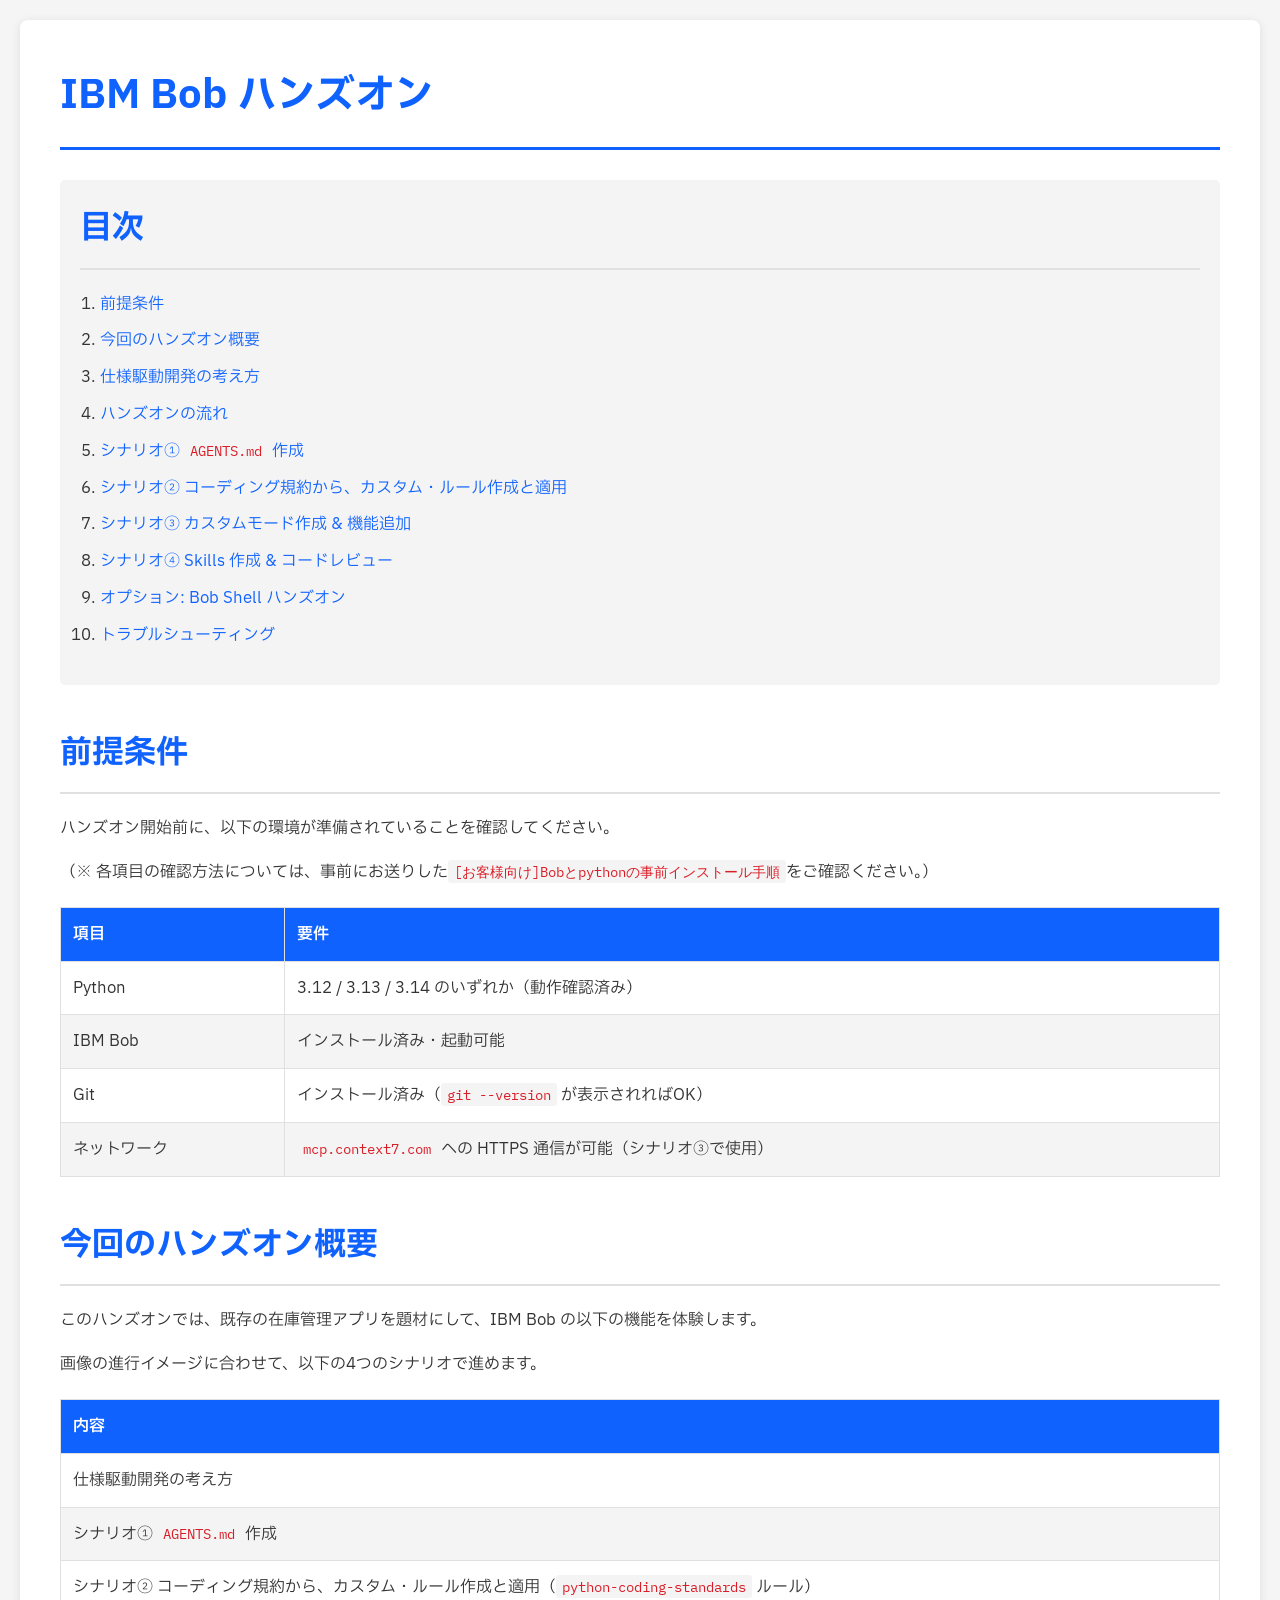
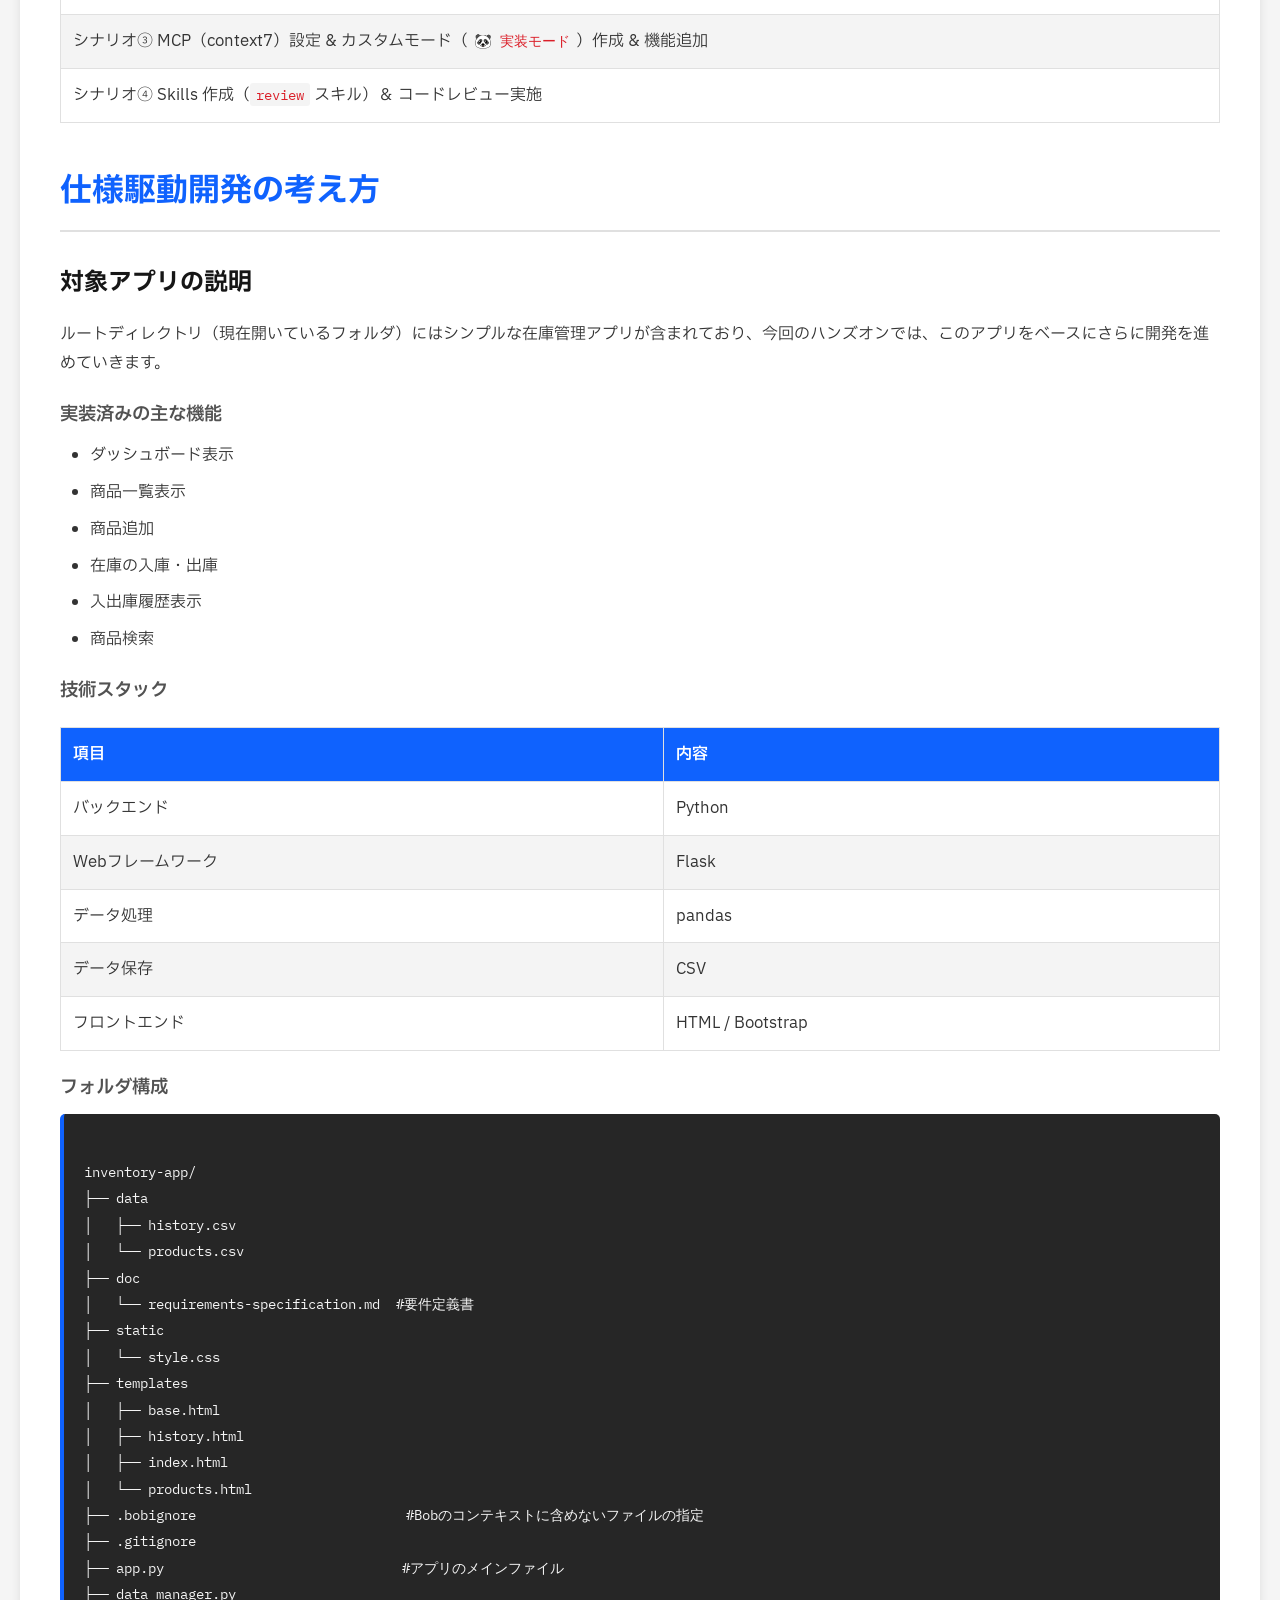
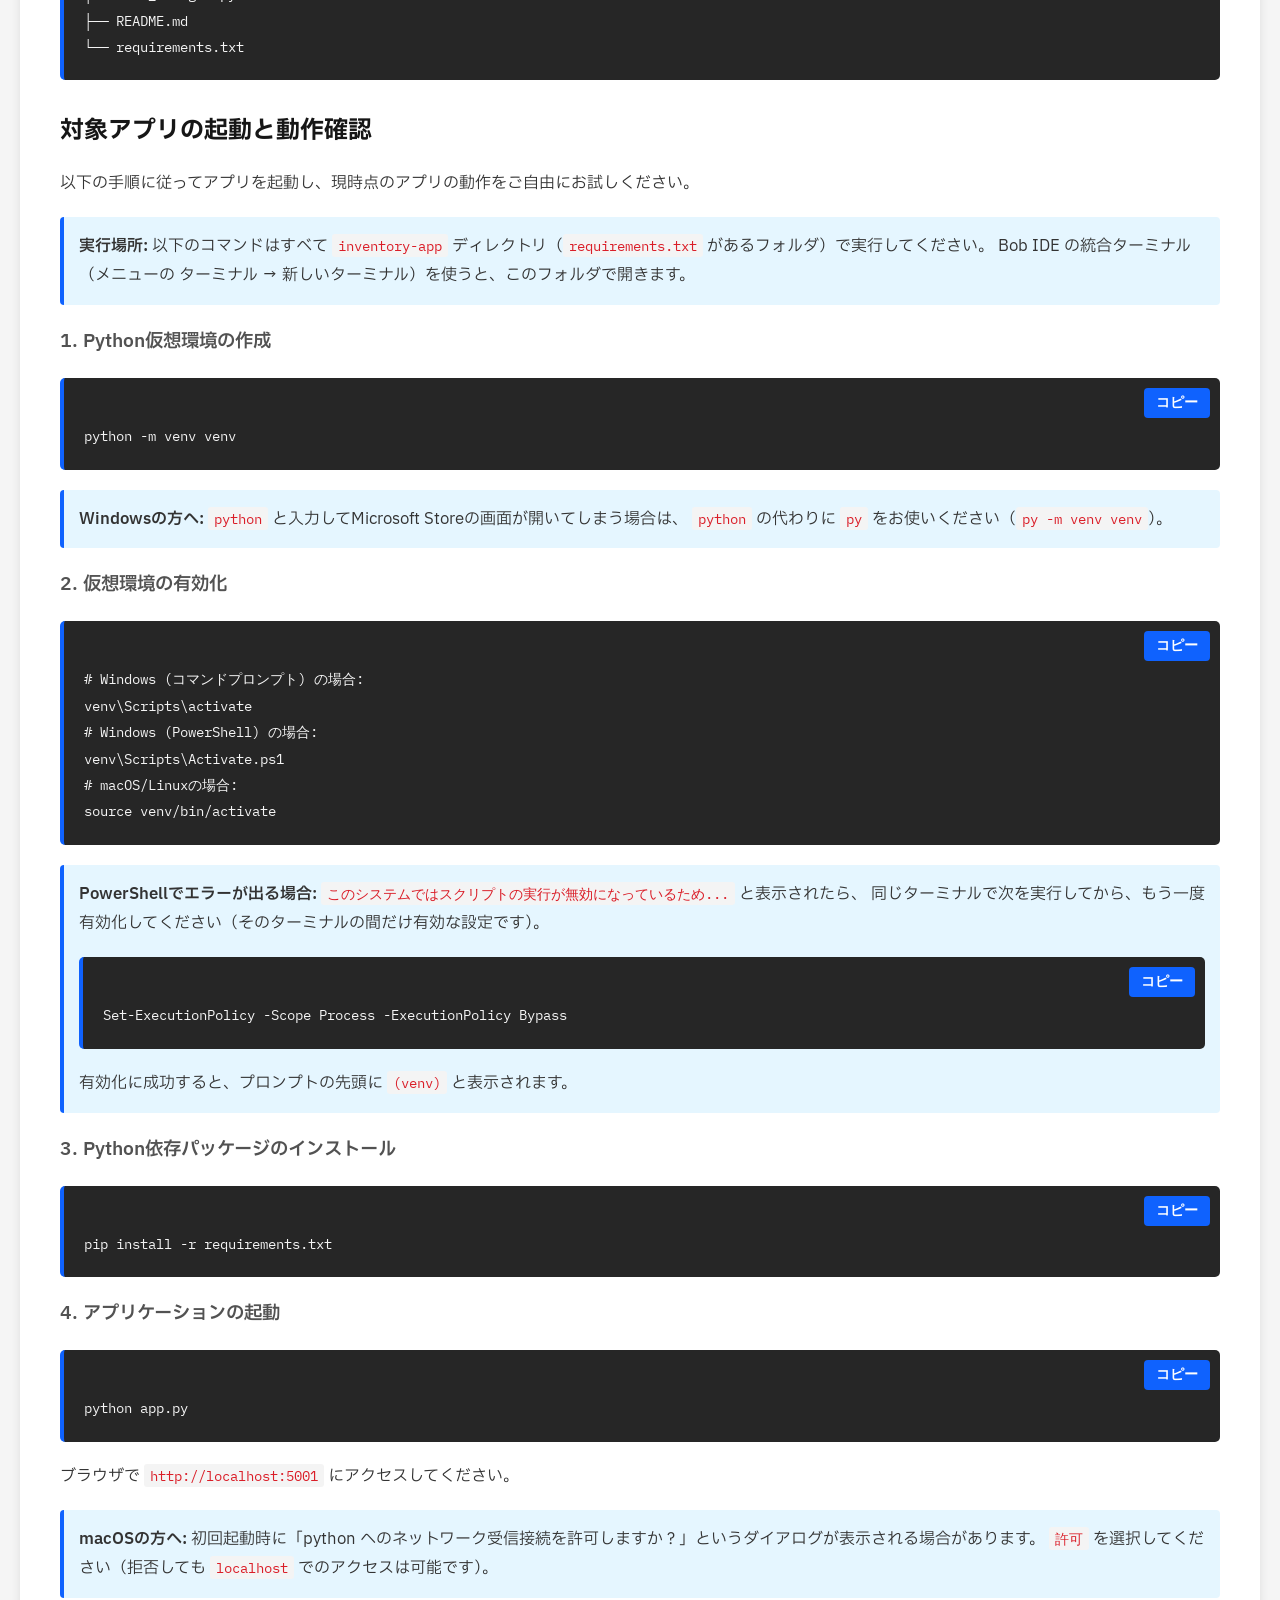
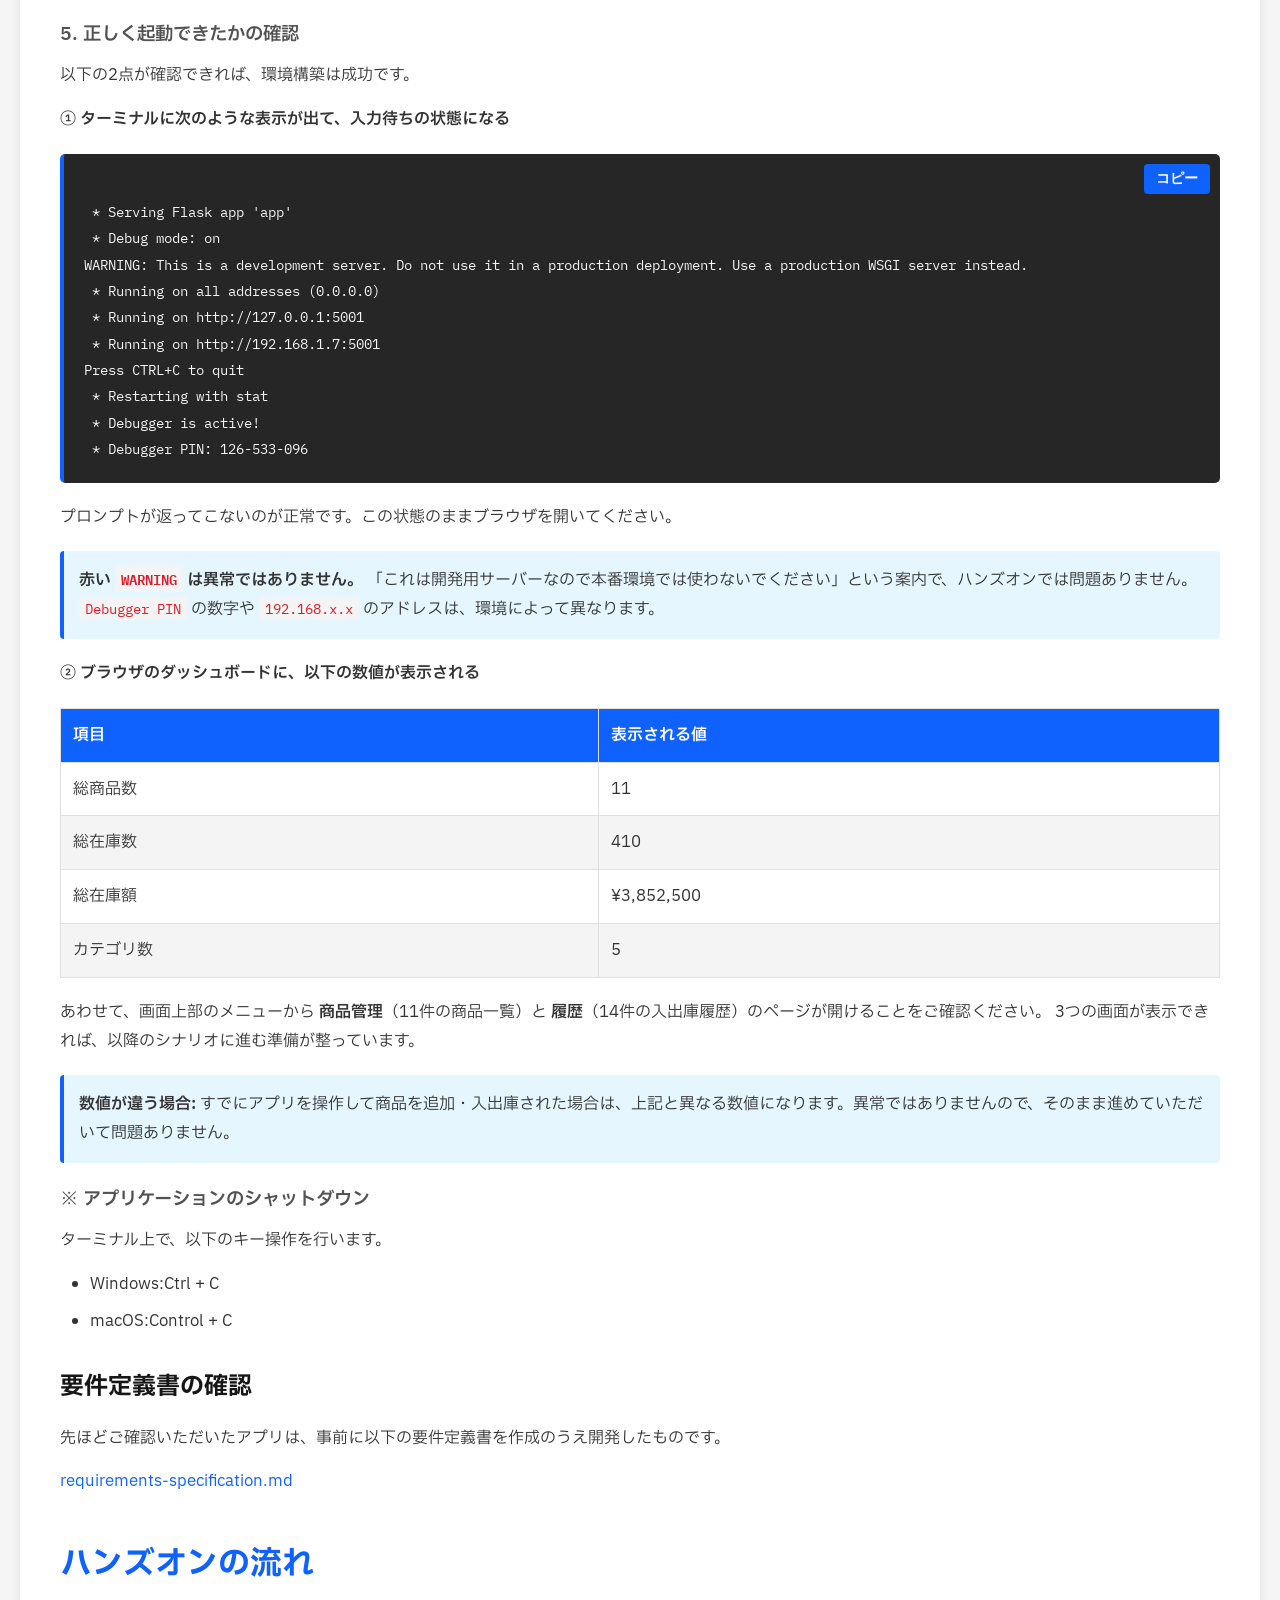
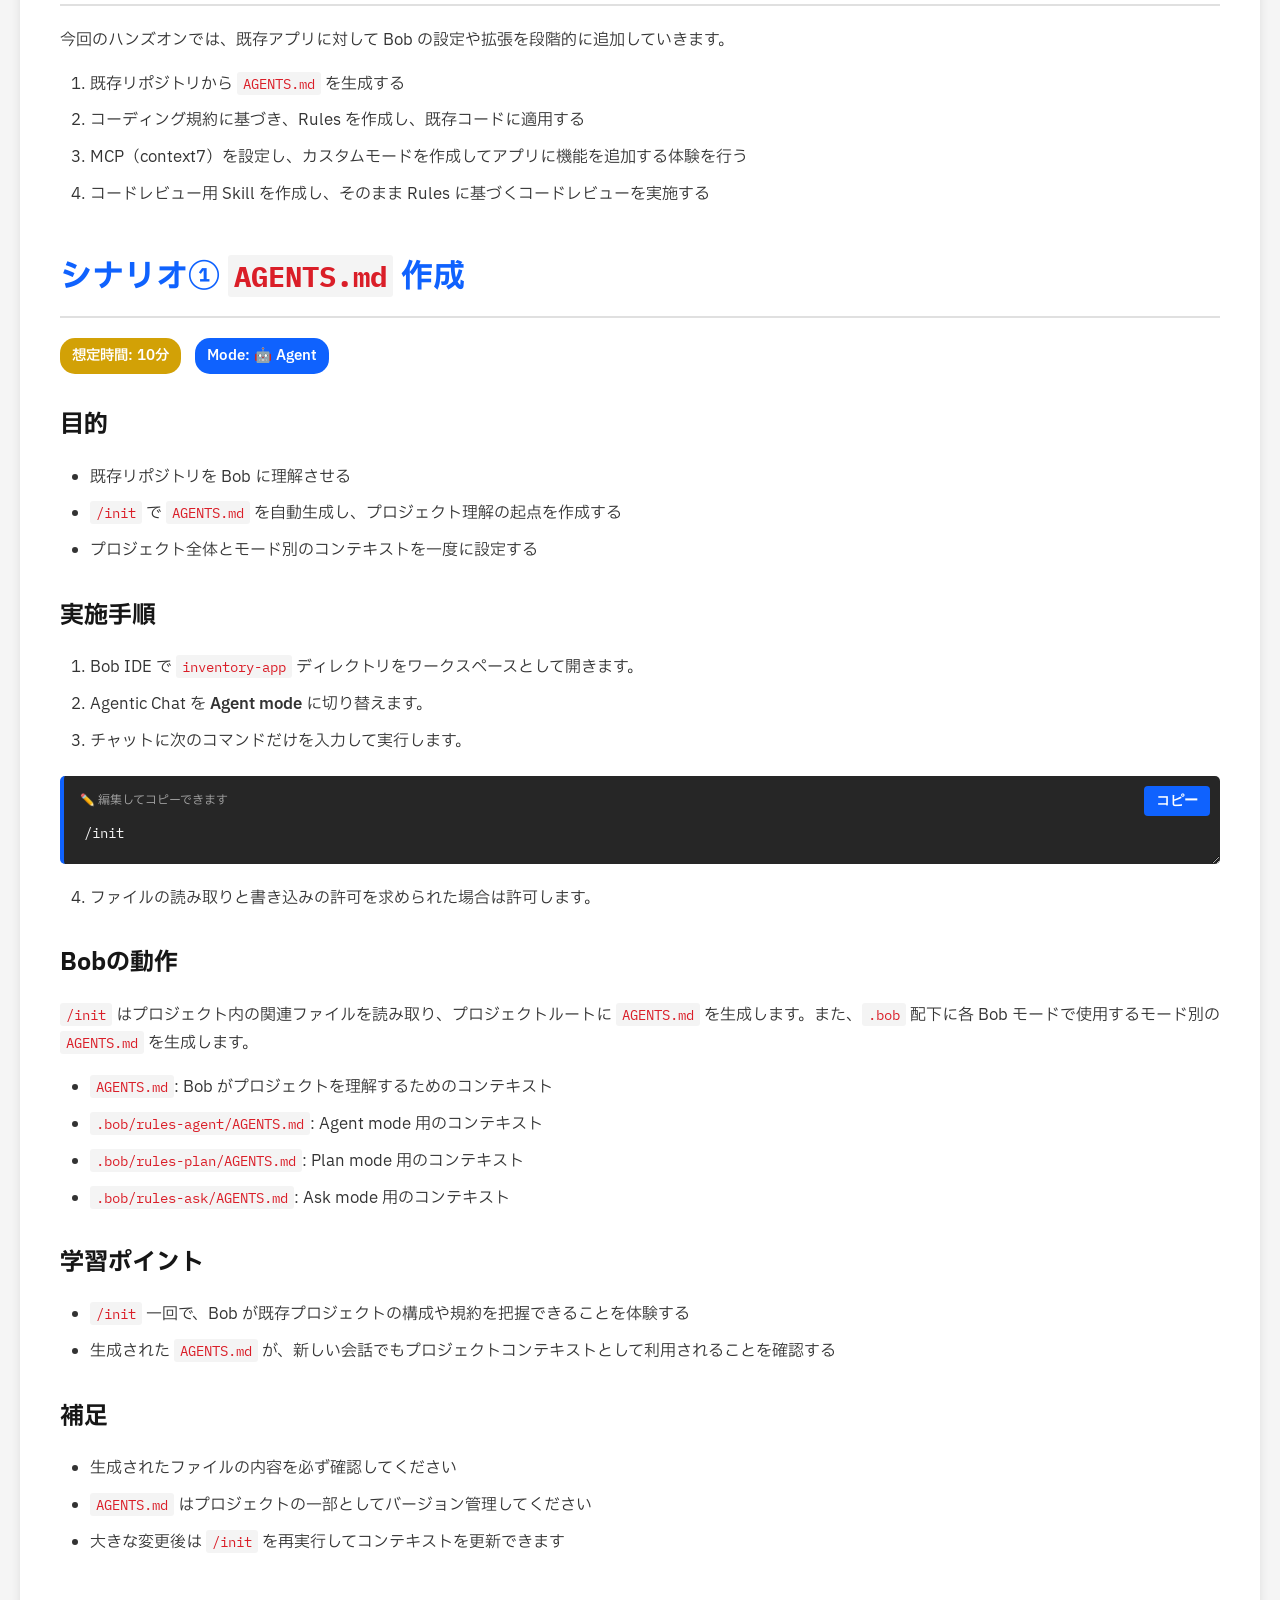
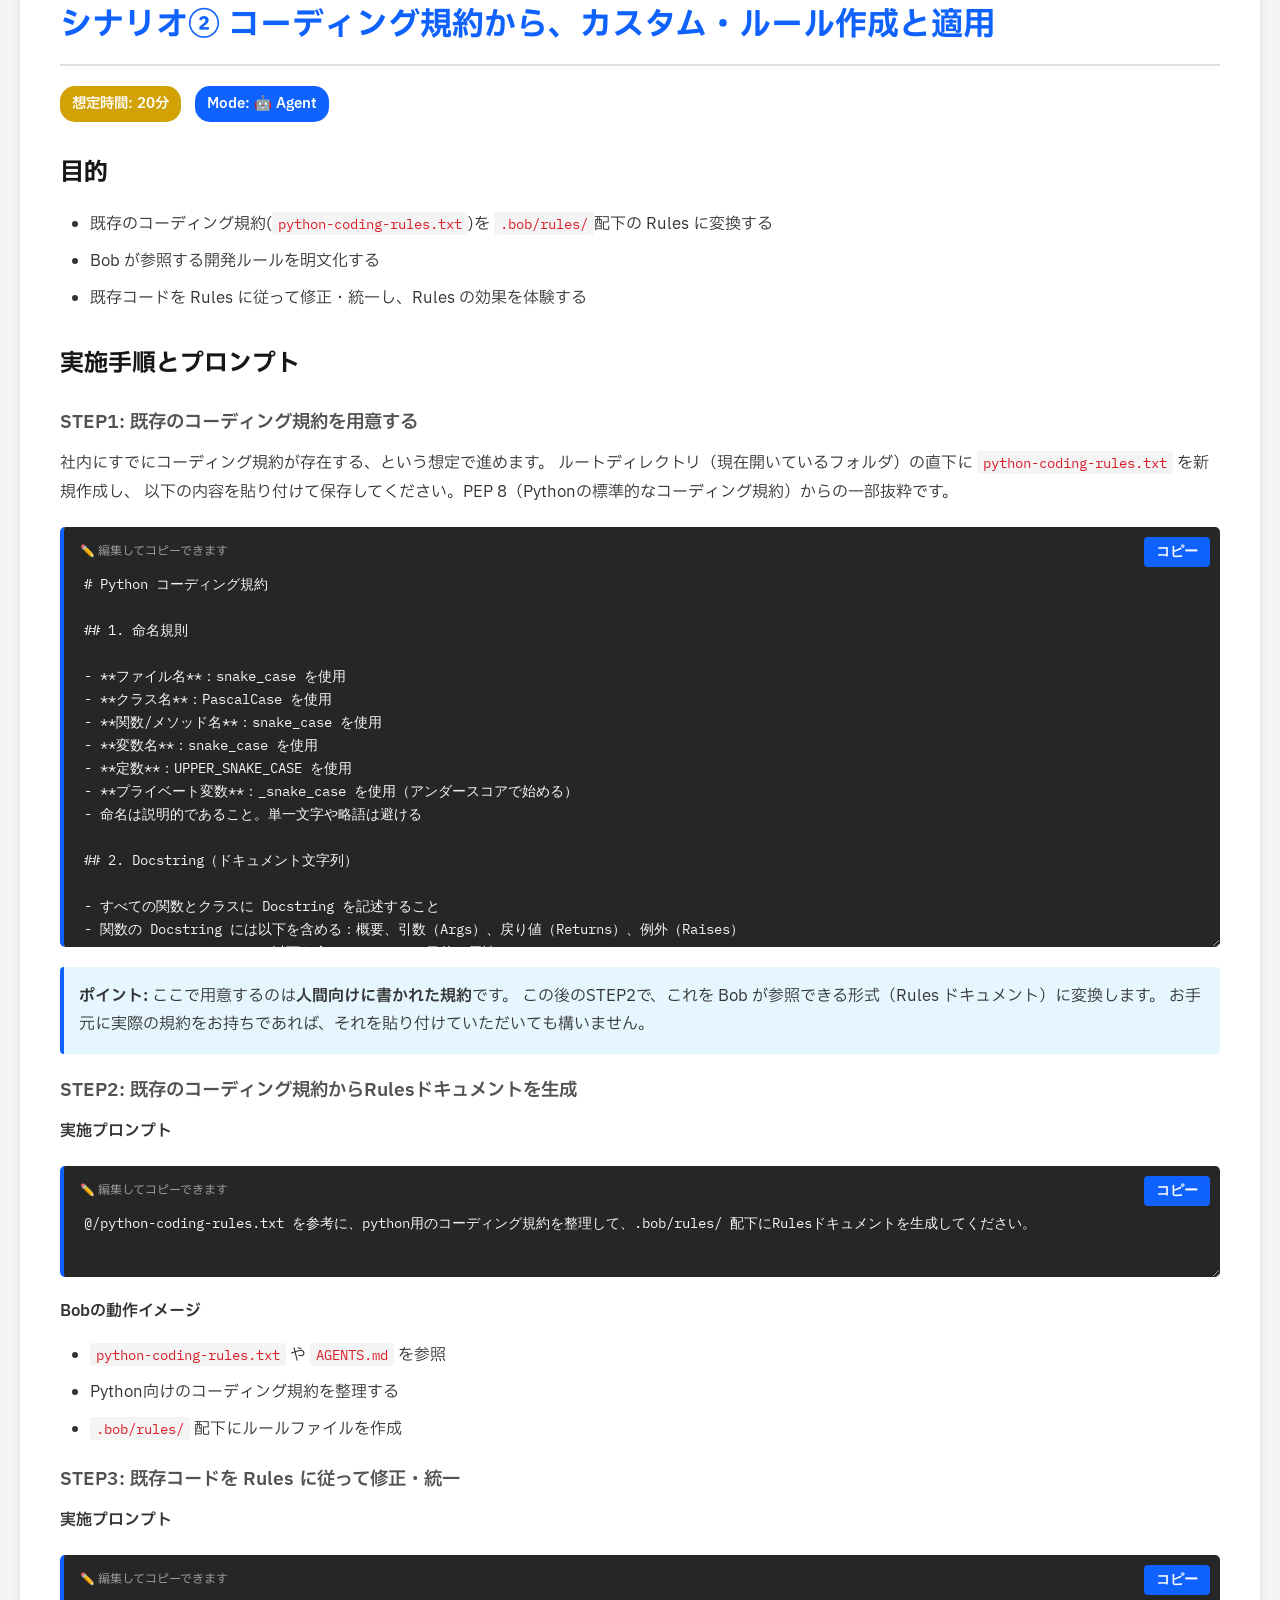
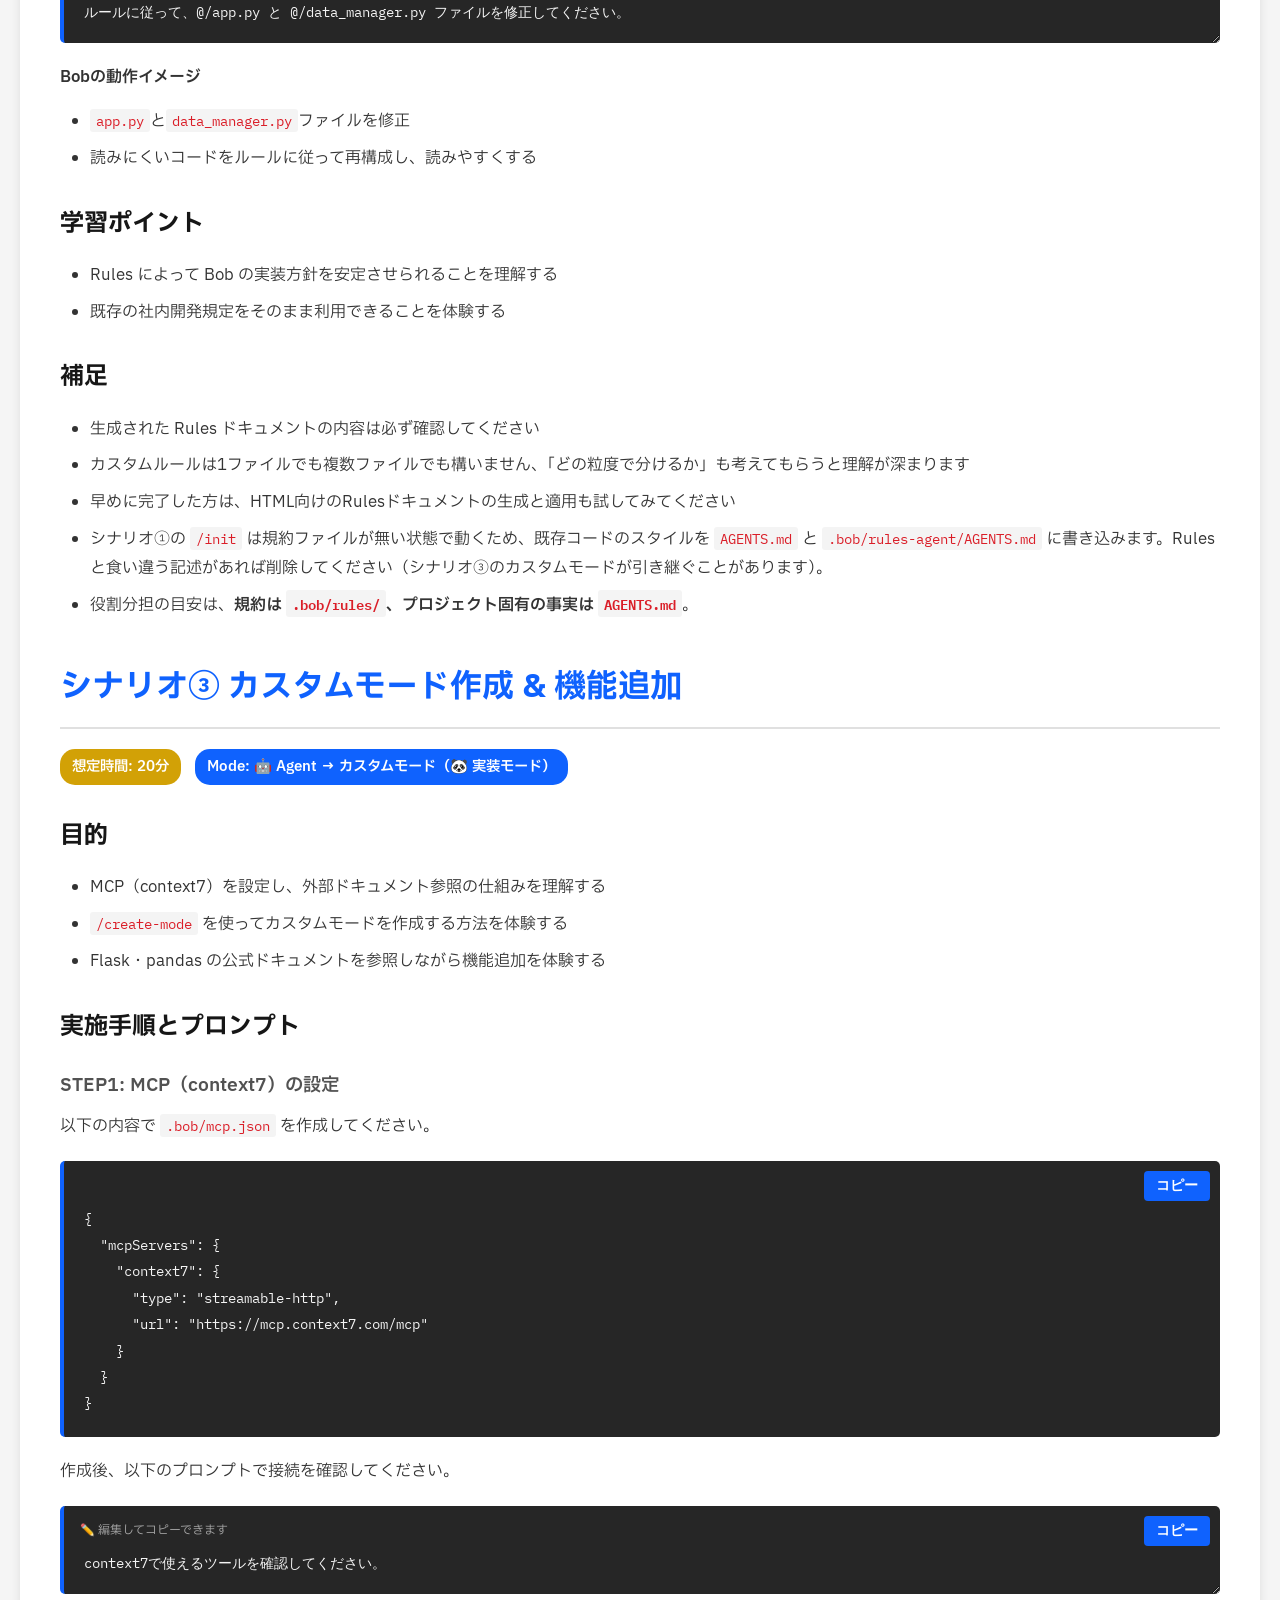
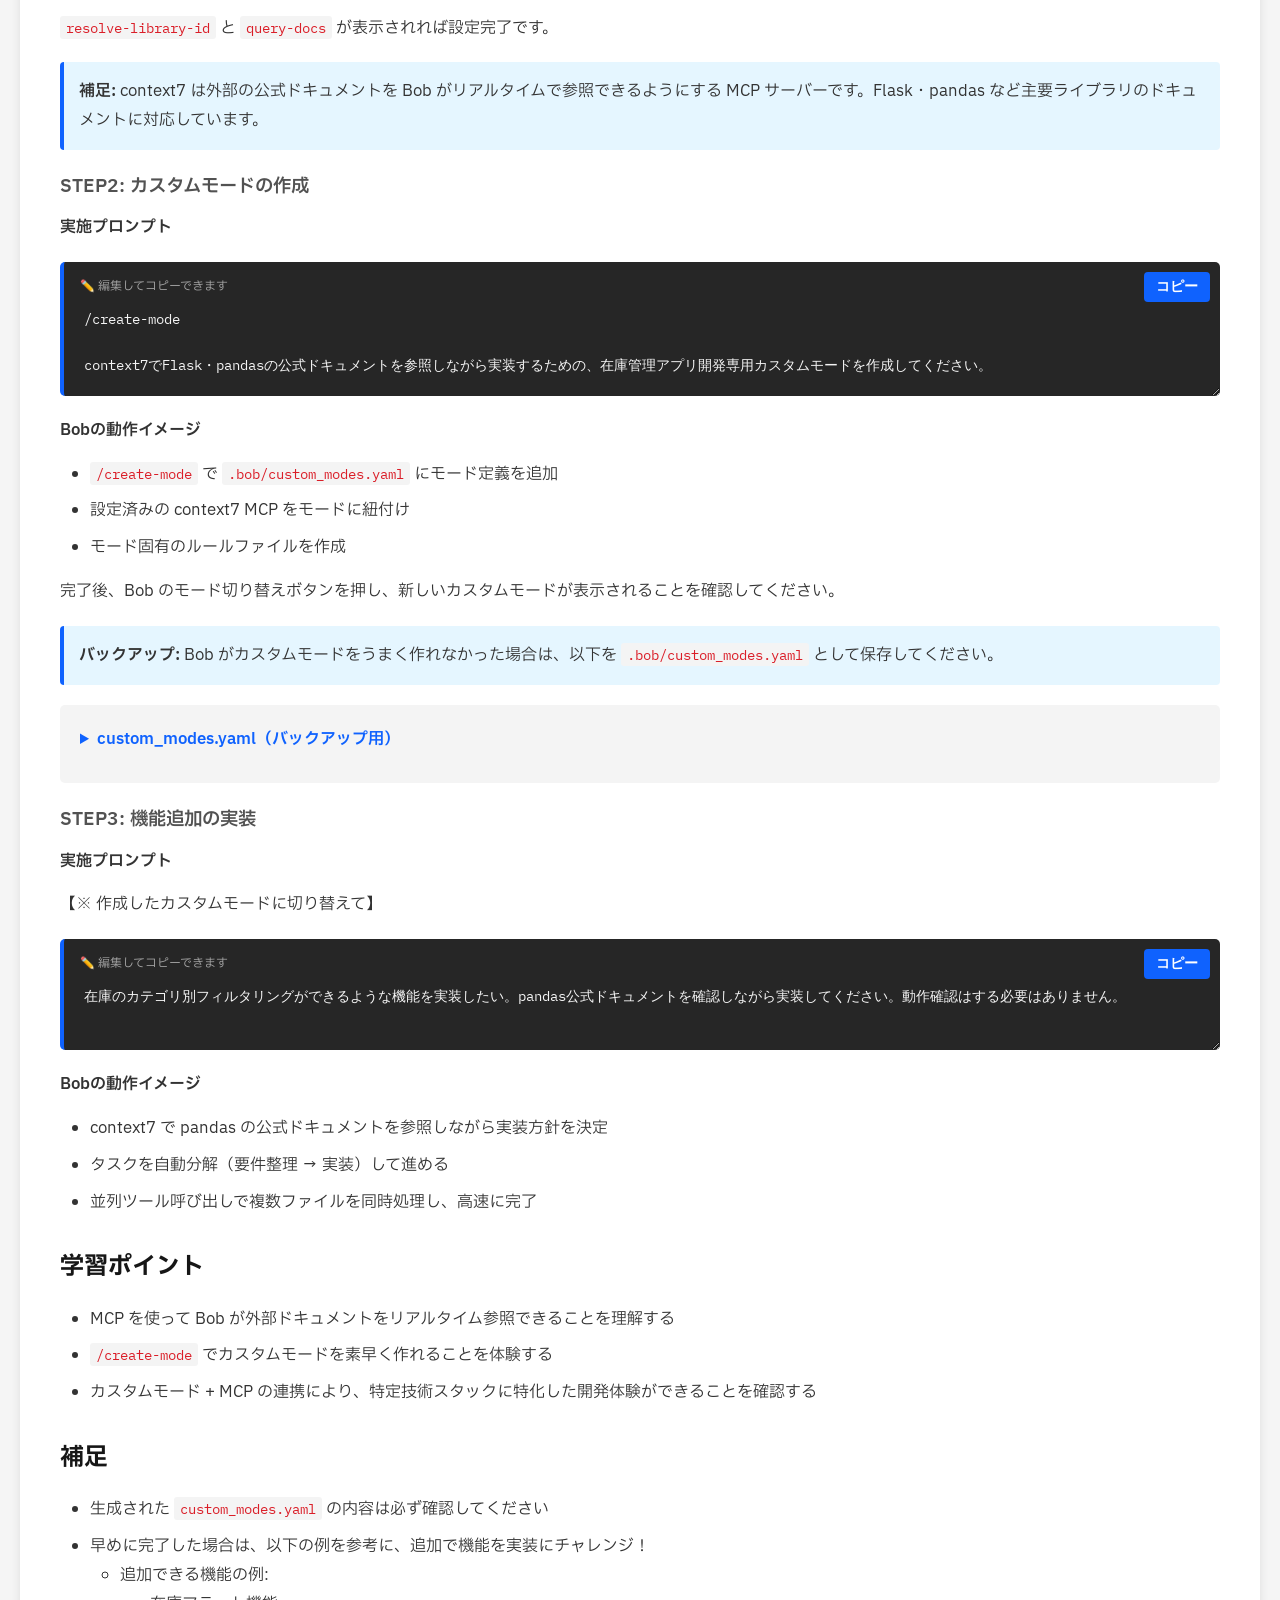
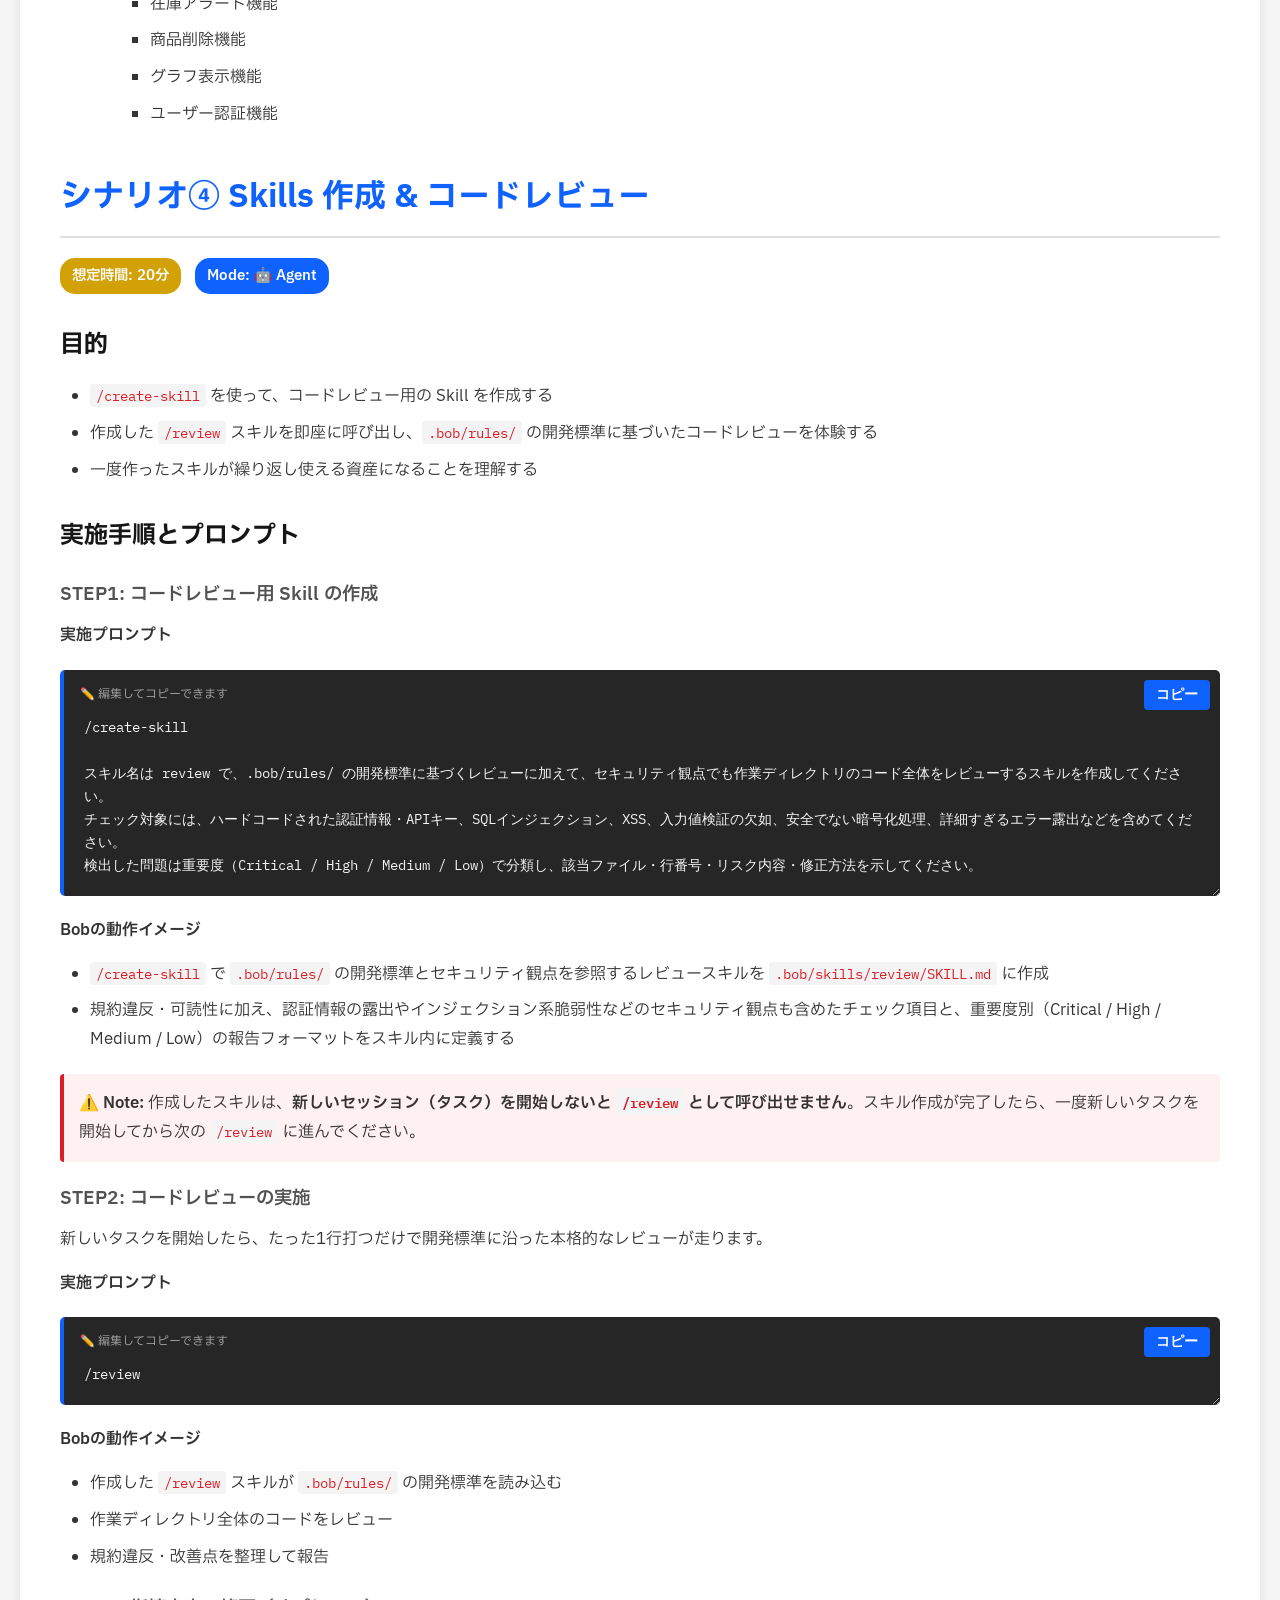
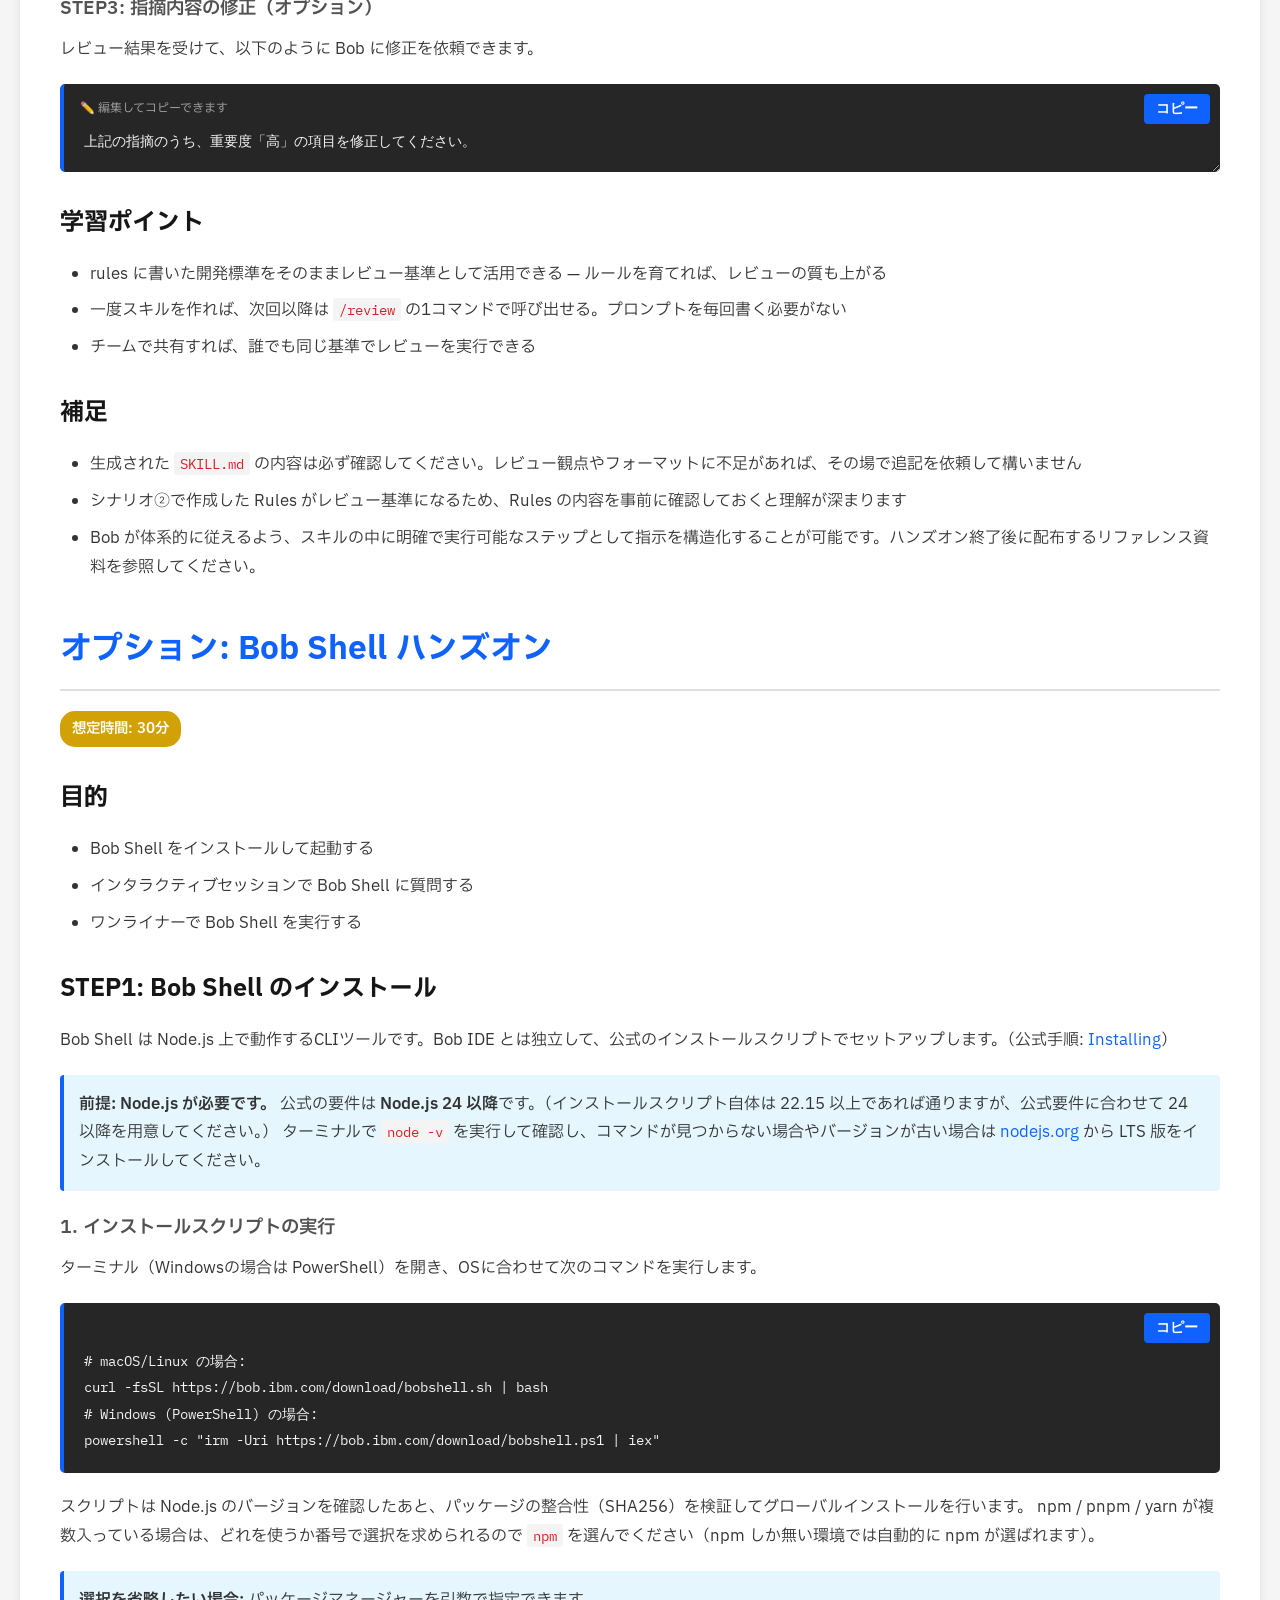
==== commit 4a37a7dc: "fix instruction" ====
--- a/instruction.html
+++ b/instruction.html
@@ -1002,10 +1002,8 @@
             <li>生成された Rules ドキュメントの内容は必ず確認してください</li>
             <li>カスタムルールは1ファイルでも複数ファイルでも構いません、「どの粒度で分けるか」も考えてもらうと理解が深まります</li>
             <li>早めに完了した方は、HTML向けのRulesドキュメントの生成と適用も試してみてください</li>
-            <li>シナリオ①の <code>/init</code> は規約ファイルが無い状態で動くため、<strong>既存コードの圧縮スタイルを「このプロジェクトの流儀」として書き込みます</strong>。</li>
-            <li>書き込まれるのは <code>AGENTS.md</code> と <code>.bob/rules-agent/AGENTS.md</code> の<strong>2ファイル</strong>。スタイルの記述を消すか、「規約は <code>.bob/rules/</code> を参照」に置き換えてください。放置するとシナリオ③のカスタムモードが引き継ぎます。</li>
-            <li>Bob にまとめて直させるなら、STEP2 のプロンプトに追記してください。<br><code>あわせて AGENTS.md と .bob/rules-agent/AGENTS.md からスタイルに関する記述は削除してください。既存コードの現状スタイルは記述しないでください。</code></li>
-            <li>役割分担の目安は、<strong>規約は <code>.bob/rules/</code>、プロジェクト固有の事実（ポート番号・データ保存方式など）は <code>AGENTS.md</code></strong>。</li>
+            <li>シナリオ①の <code>/init</code> は規約ファイルが無い状態で動くため、既存コードのスタイルを <code>AGENTS.md</code> と <code>.bob/rules-agent/AGENTS.md</code> に書き込みます。Rules と食い違う記述があれば削除してください（シナリオ③のカスタムモードが引き継ぐことがあります）。</li>
+            <li>役割分担の目安は、<strong>規約は <code>.bob/rules/</code>、プロジェクト固有の事実は <code>AGENTS.md</code></strong>。</li>
         </ul>
         
         <h2 id="シナリオ3">シナリオ③ カスタムモード作成 &amp; 機能追加</h2>
@@ -1132,7 +1130,7 @@
         
         <ul>
             <li>生成された <code>custom_modes.yaml</code> の内容は必ず確認してください</li>
-            <li>早めに完了した場合は、以下の例を参考に、追加で機能をもう一つ実装しても構いません。
+            <li>早めに完了した場合は、以下の例を参考に、追加で機能を実装にチャレンジ！
                 <ul>
                     <li>追加できる機能の例:
                         <ul>
@@ -1351,34 +1349,14 @@
         <div class="note">
             <strong>CI/CDで使う場合に便利なオプション:</strong> <code>bob run</code> には次のオプションを付けられます。
             <ul>
-                <li><code>--format json</code> / <code>--format stream-json</code> — 結果を機械可読な形式で出力する（後続処理やログ収集向け）。CI/CDでは後述のエラー検知のためにも必要です</li>
-                <li><code>--max-cost &lt;n&gt;</code> — <strong>コストの上限。無人実行の暴走対策はまずこれ</strong>を使ってください</li>
-                <li><code>--disable-mcp</code> — MCPサーバーを使わない。CIが外部サーバーの死活に左右されなくなります</li>
-                <li><code>--max-turns &lt;n&gt;</code> — モデルへのリクエスト回数の上限。<strong>ツール呼び出し回数ではありません</strong>（1ターンで複数ツールを並列に呼べます）。同じ1ターンでもコストは大きく変動するため予算管理には向きません。使うなら 50〜100 程度の非常ブレーキとして指定し、低い値は避けてください</li>
+                <li><code>--format json</code> / <code>--format stream-json</code> — 結果を機械可読な形式で出力します。CI/CDでは後述のエラー検知のためにも必要です</li>
+                <li><code>--max-cost &lt;n&gt;</code> — <strong>コストの上限です。無人実行の暴走対策などのユースケースで利用します</strong></li>
+                <li><code>--disable-mcp</code> — MCPサーバーを使わないようになります。</li>
+                <li><code>--max-turns &lt;n&gt;</code> — モデルへのリクエスト回数の上限です。</li>
             </ul>
-            <code>--max-turns</code> は指定しなくても既定で <strong>100</strong> が適用されます（<code>--max-cost</code> の既定は 0 = 無制限）。手元で試す間はどちらも付けなくて構いません。
-            なお <code>bob --prompt "/review"</code> と書いても同じヘッドレス実行になります（引数なしの <code>bob</code> は、<code>--prompt</code> が付いているか標準入力が端末でない場合、自動的に <code>run</code> として動作します）。公式ドキュメントで案内されているのは <code>bob run</code> の形式です。
-        </div>
-        
-        <div class="warning">
-            <strong>注意: 上限に達して途中で終わっても「成功」扱いになります。</strong>
-            <code>--max-cost</code> や <code>--max-turns</code> の上限に達した場合、処理は途中で打ち切られますが
-            <strong>終了コードは 0、<code>--format json</code> の <code>result.status</code> も <code>success</code> のまま</strong>です。
-            <code>bob run ... &amp;&amp; echo OK</code> のような書き方では失敗を検知できません。
-            CI/CDでは <code>--format json</code> を付けたうえで、<code>type</code> が <code>error</code> の行が出ていないかを確認してください。
-            <pre><code>bob run "/review" --format json --max-cost 2.0 &gt; result.jsonl
-if jq -e 'select(.type=="error")' result.jsonl &gt;/dev/null; then
-  jq -r 'select(.type=="error") | .message' result.jsonl &gt;&amp;2
-  exit 1
-fi</code></pre>
-            なお API key が不正な場合など<strong>起動自体に失敗したとき</strong>は、終了コード 1 で停止します。
-        </div>
-
-        <div class="warning">
-            <strong>注意: ヘッドレス実行ではツールの実行が自動承認されます。</strong>
-            非インタラクティブセッションでは auto-approve が既定の動作になるため、ファイルの編集やコマンドの実行について確認プロンプトは表示されません。
-            CI/CDに組み込む際は、実行させたくない操作が含まれていないか、Rules や Skill の内容を事前に確認してください。
-        </div>
+            <code>--max-turns</code> は指定しなくても既定で <strong>100</strong> が適用されます
+        </div>
+        
         
         <h3>参考: Bob Shell 公式ドキュメント</h3>
         
